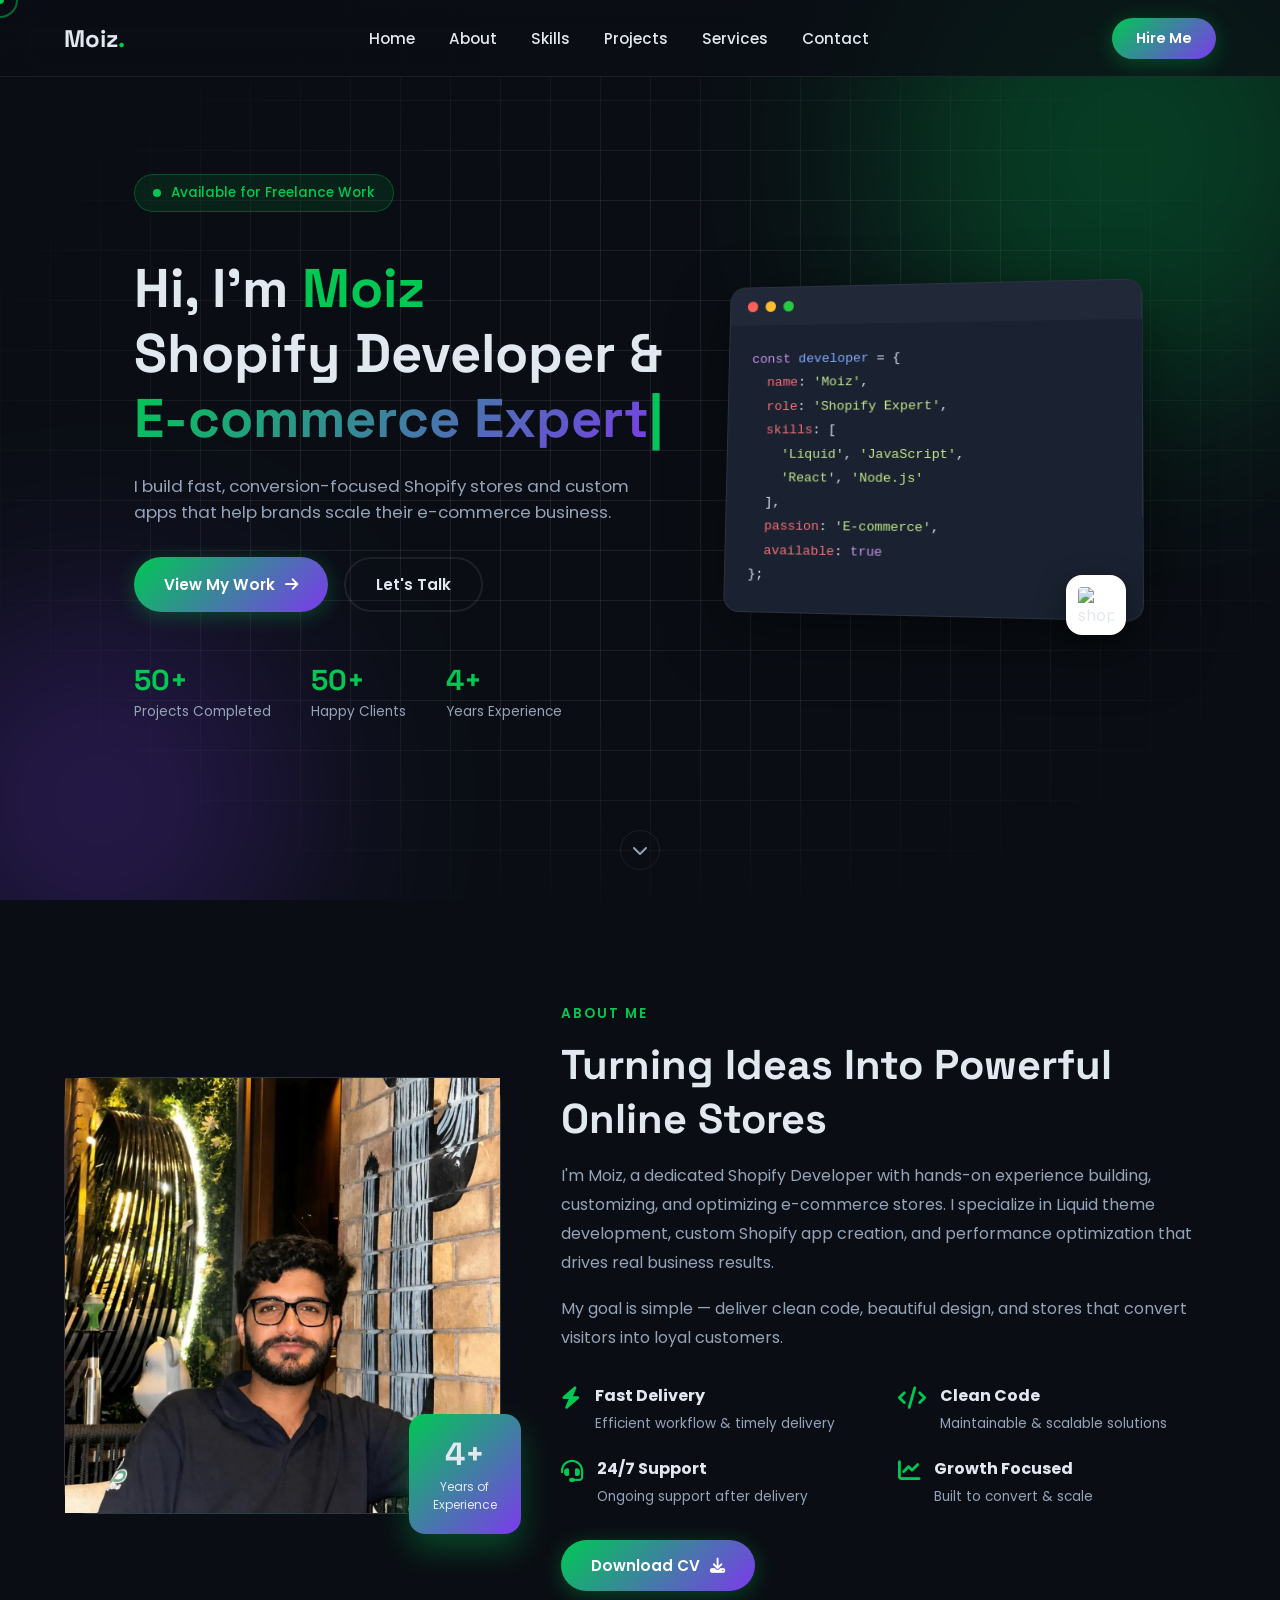
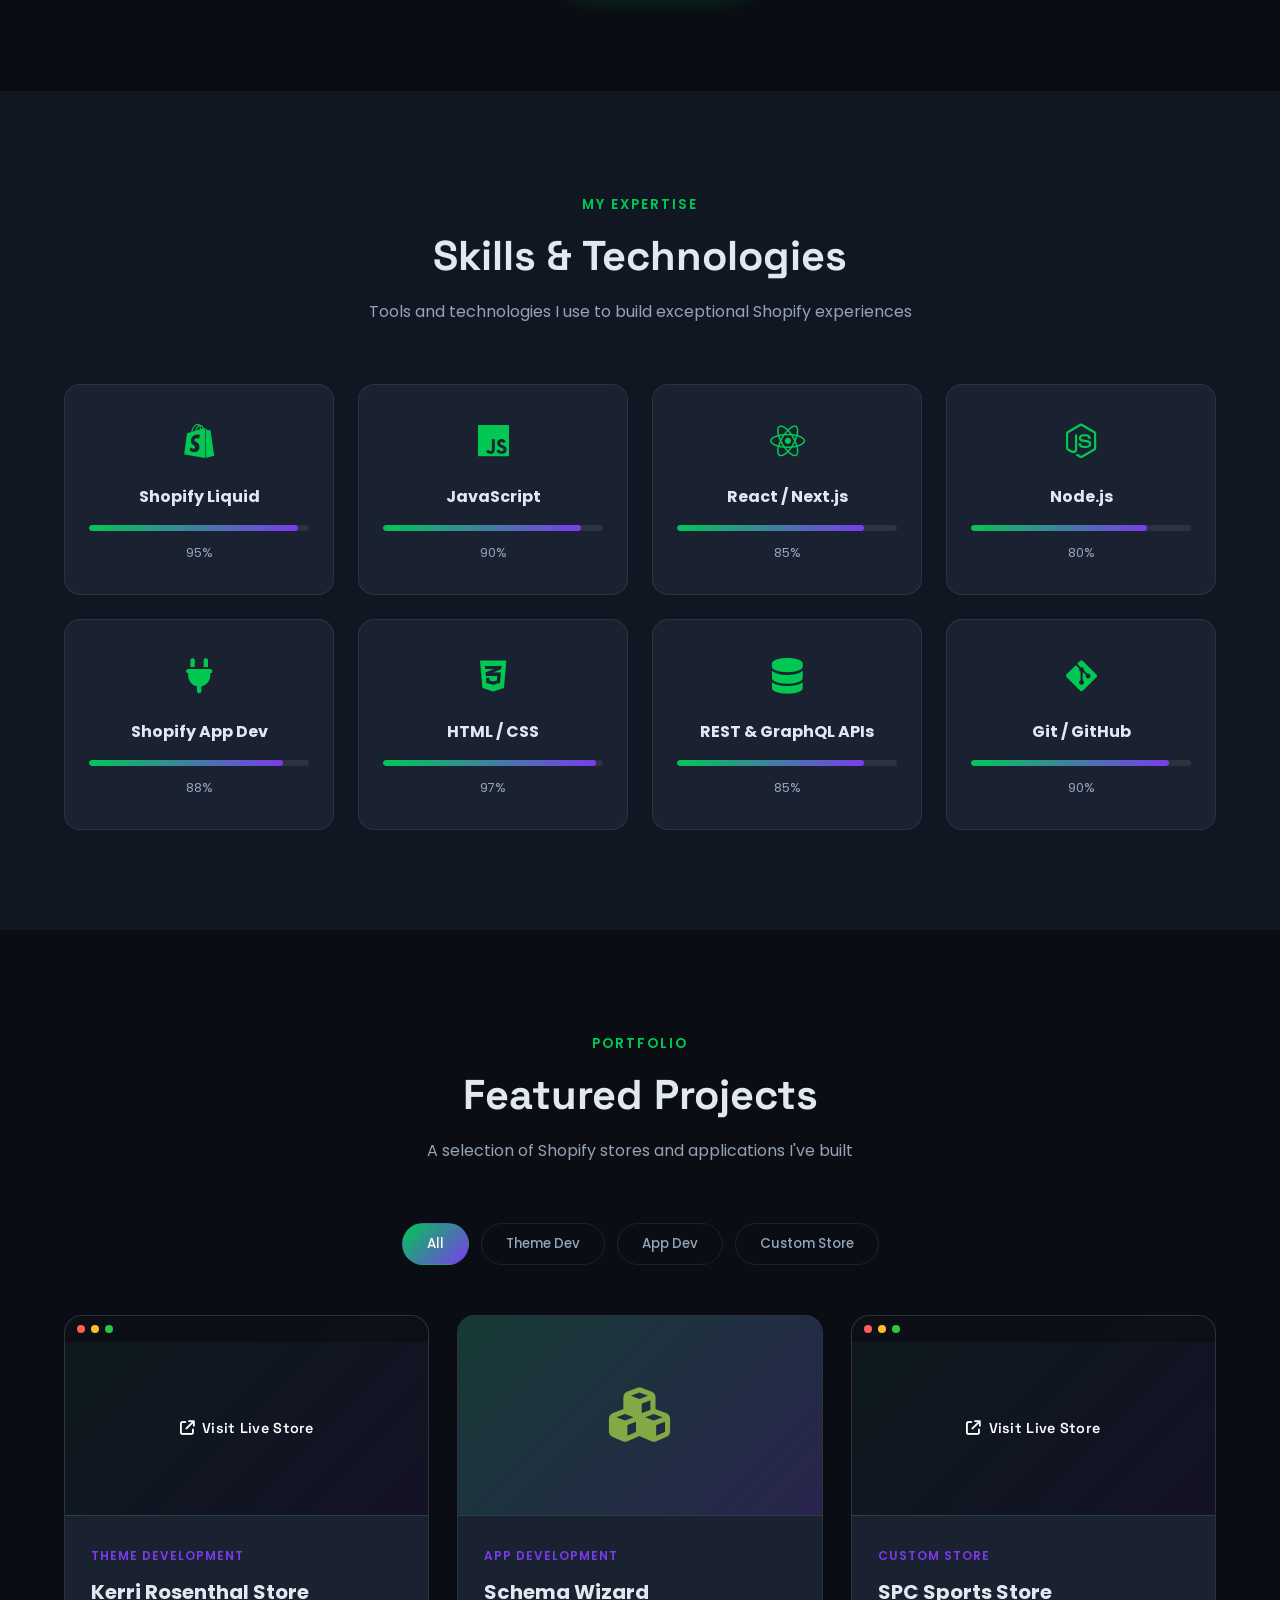
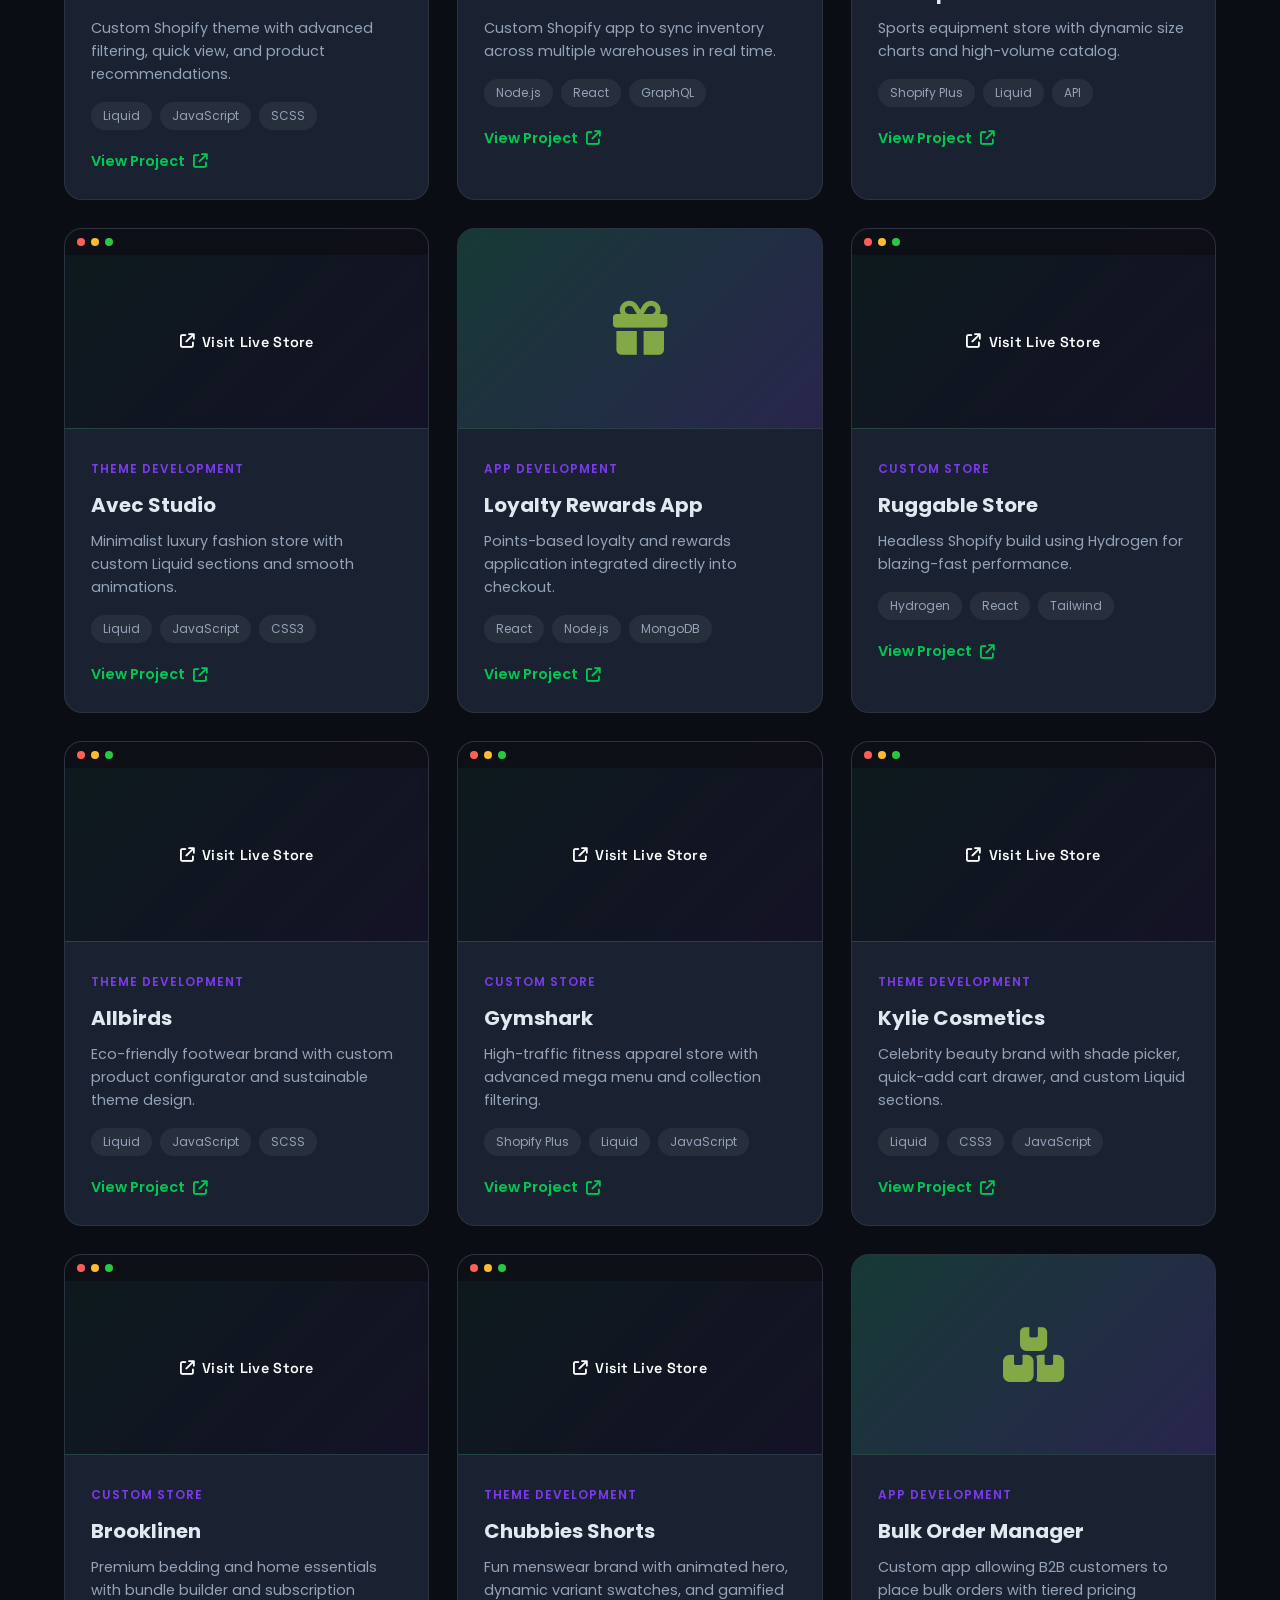
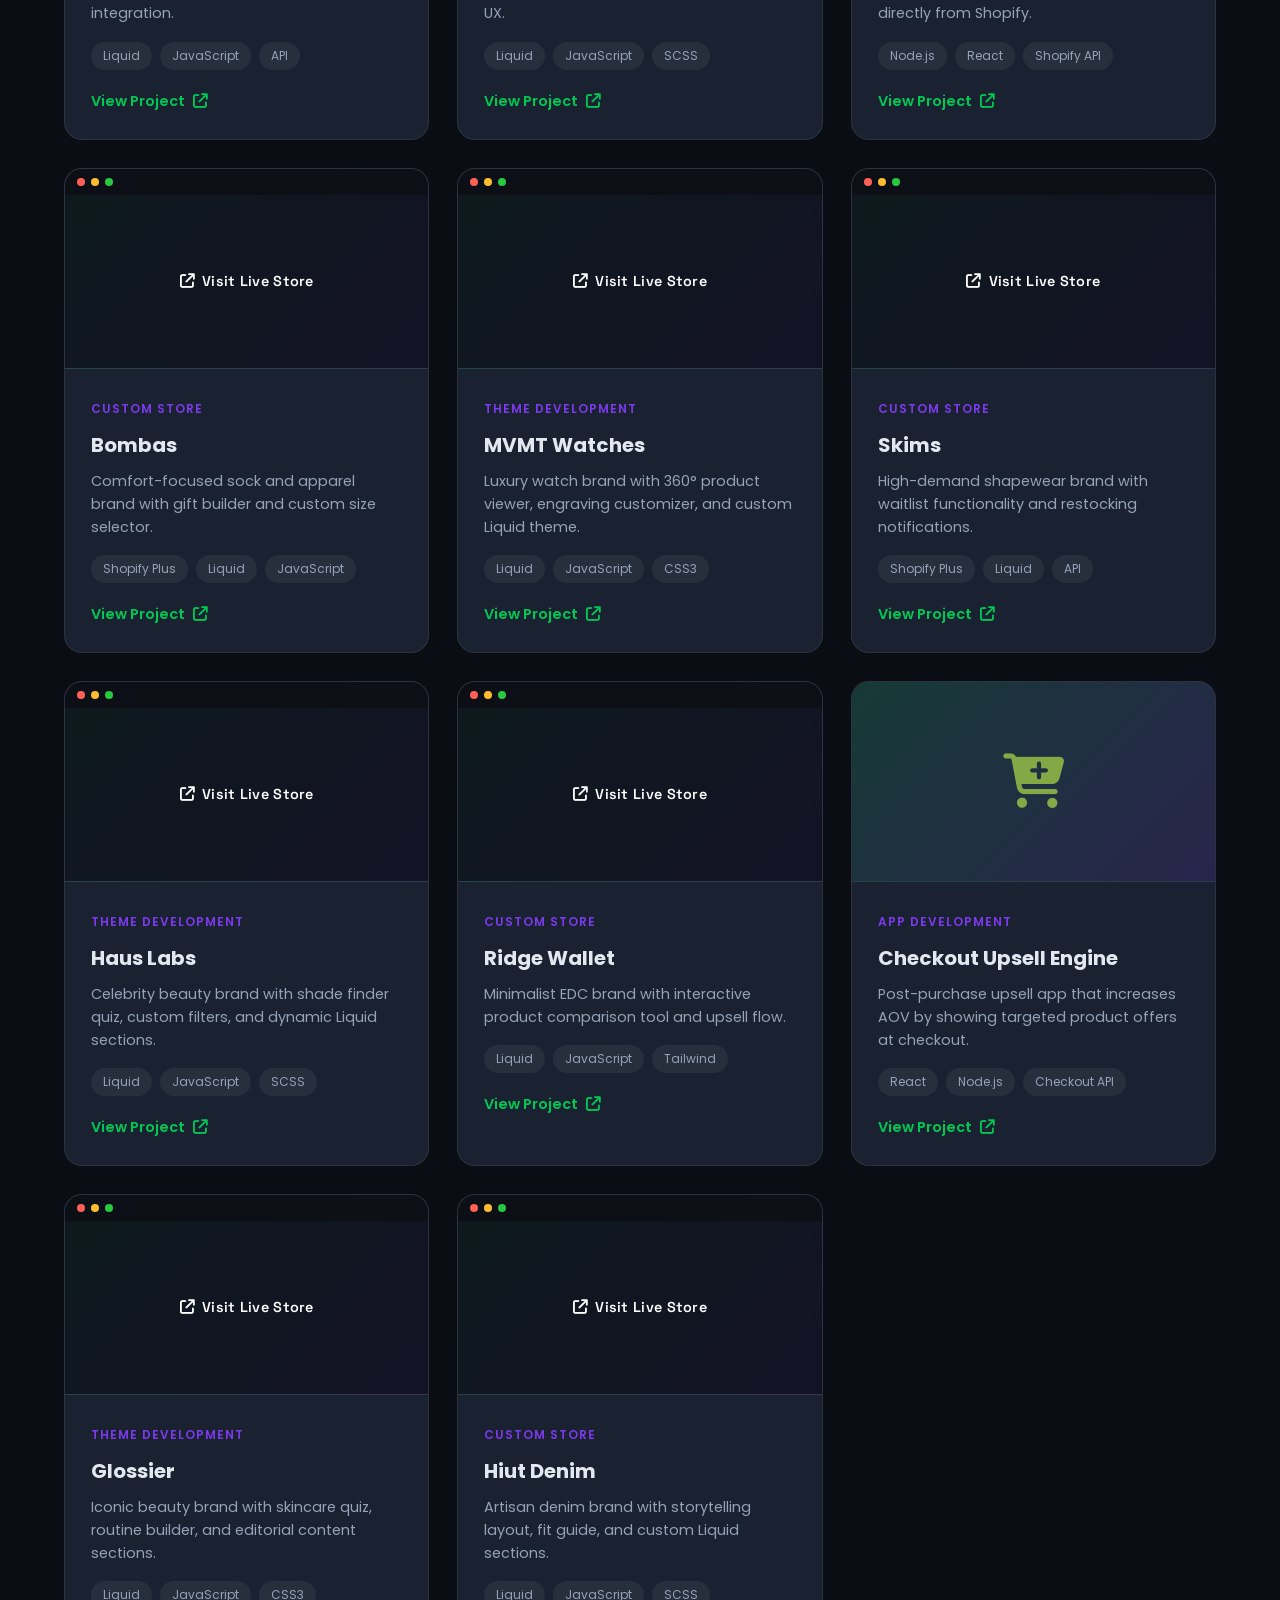
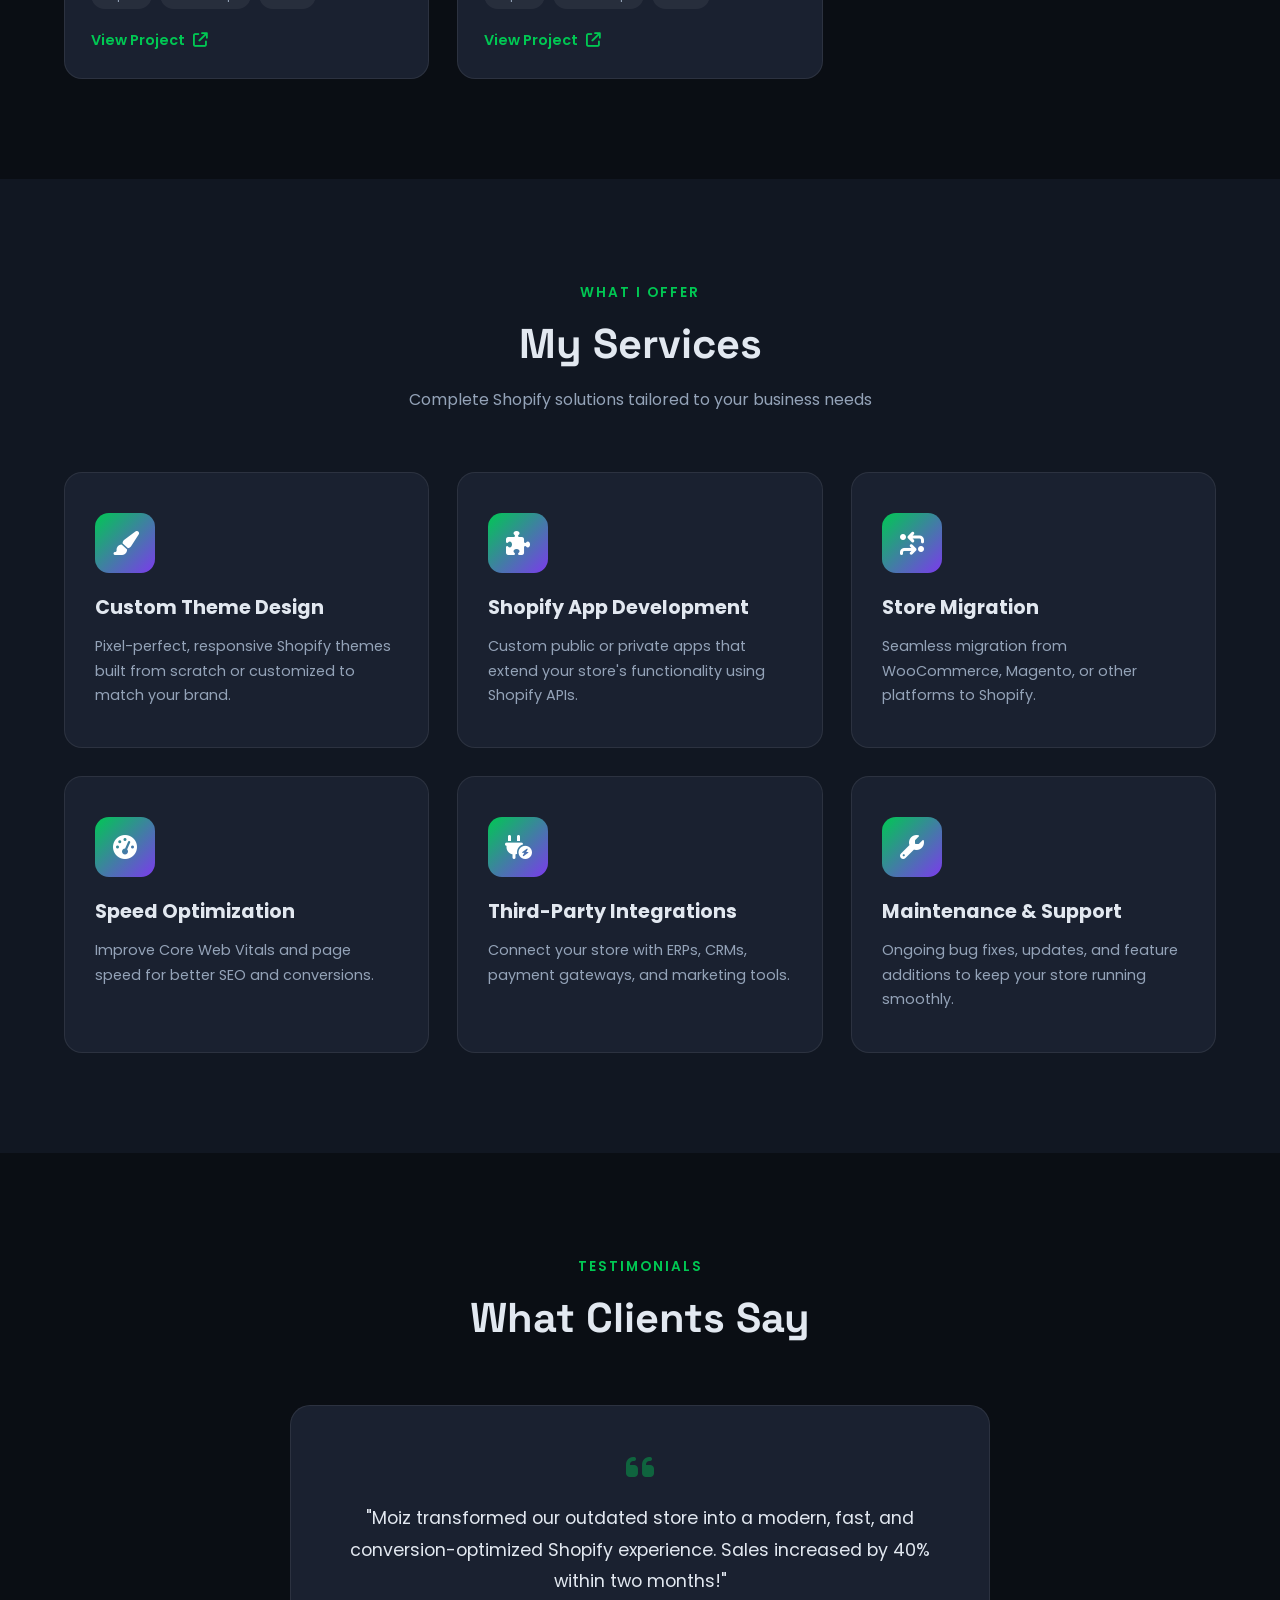
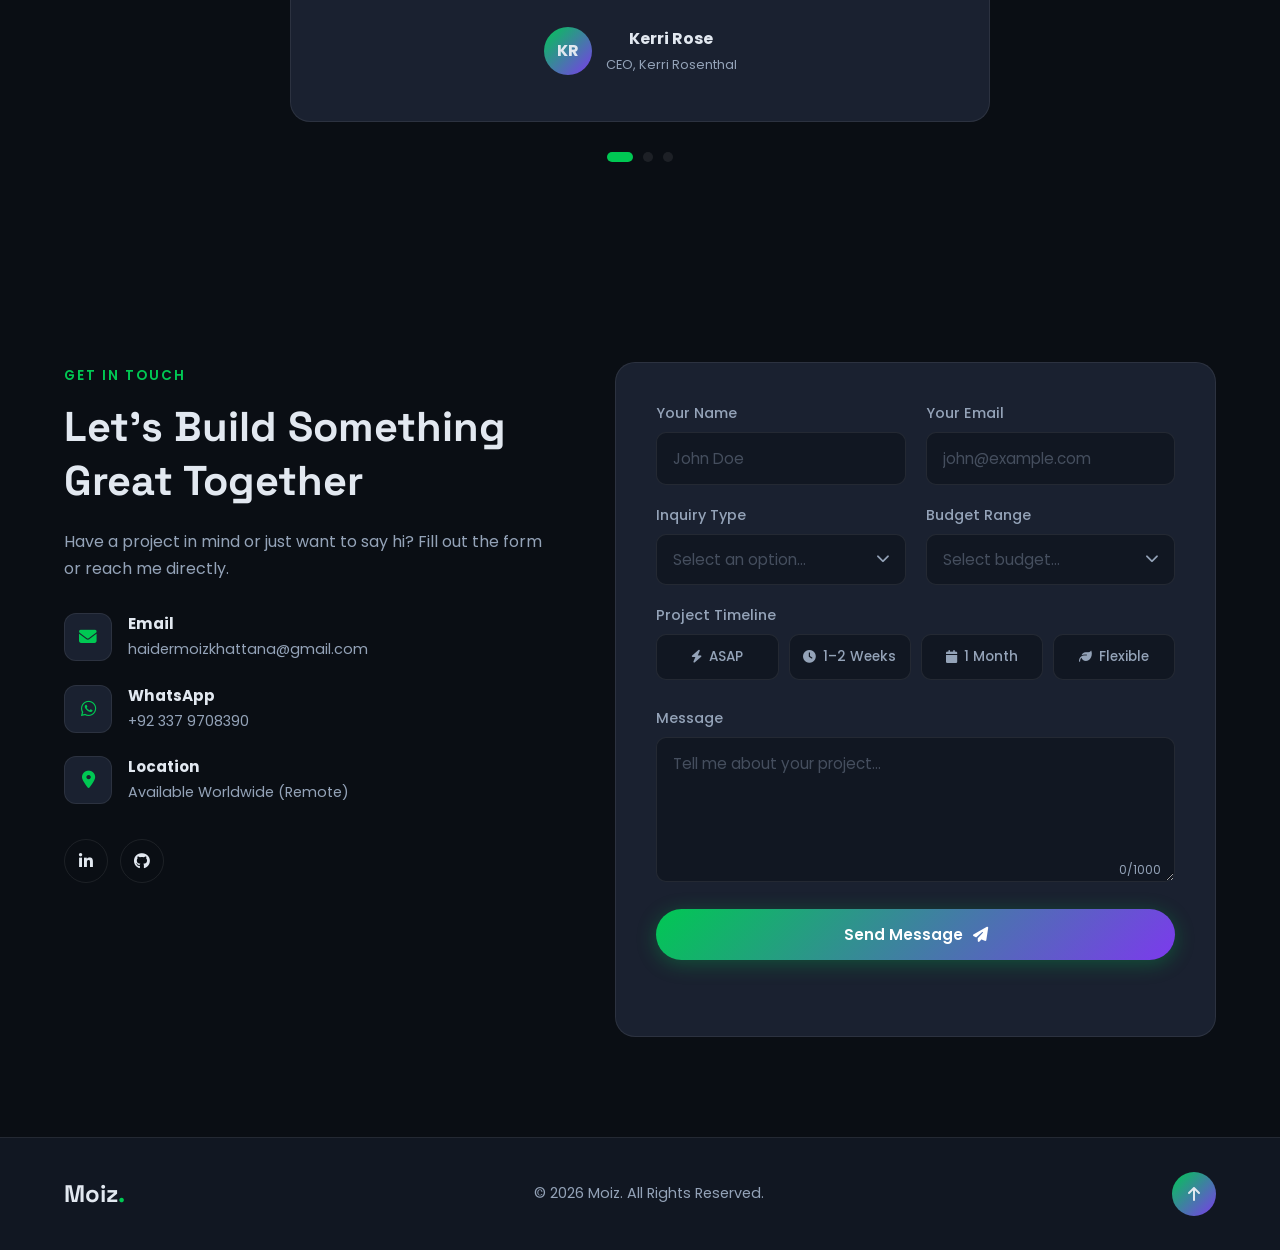
==== index.html @ dd0240f8 "Updated placeholder" ====
<!DOCTYPE html>
<html lang="en">
<head>
<meta charset="UTF-8">
<meta name="viewport" content="width=device-width, initial-scale=1.0">
<title>Moiz | Shopify Developer</title>
<meta name="description" content="Moiz - Professional Shopify Developer specializing in custom themes, apps, and e-commerce solutions.">
<link rel="preconnect" href="https://fonts.googleapis.com">
<link rel="preconnect" href="https://image.thum.io">
<link rel="preconnect" href="https://s0.wp.com">
<link href="https://fonts.googleapis.com/css2?family=Poppins:wght@300;400;500;600;700;800&family=Space+Grotesk:wght@400;500;600;700&display=swap" rel="stylesheet">
<link rel="stylesheet" href="https://cdnjs.cloudflare.com/ajax/libs/font-awesome/6.5.1/css/all.min.css">
<link rel="stylesheet" href="style.css">
<link rel="icon" type="image/svg+xml" href="https://cdn.jsdelivr.net/gh/simple-icons/simple-icons@v10/icons/shopify.svg">
<link rel="apple-touch-icon" sizes="180x180" href="https://cdn.jsdelivr.net/gh/simple-icons/simple-icons@v10/icons/shopify.svg">
</head>
<body>

<!-- Cursor -->
<div class="cursor-dot"></div>
<div class="cursor-outline"></div>

<!-- Loader -->
<div class="loader">
  <div class="loader-content">
    <div class="loader-shopify-box">
      <img src="https://cdn.jsdelivr.net/gh/simple-icons/simple-icons@v10/icons/shopify.svg" alt="Shopify" class="loader-shopify-icon" />
    </div>
    <div class="loader-text">MOIZ<span>.</span></div>
    <p class="loader-subtext">Loading Shopify Portfolio</p>
    <div class="loader-bar">
      <div class="loader-bar-fill" id="loaderBarFill"></div>
    </div>
    <p class="loader-percent" id="loaderPercent">0%</p>
  </div>
</div>

<!-- Nav -->
<header class="navbar">
  <div class="container nav-container">
    <a href="#home" class="logo">Moiz<span>.</span></a>
    <nav class="nav-links" id="navLinks">
      <a href="#home">Home</a>
      <a href="#about">About</a>
      <a href="#skills">Skills</a>
      <a href="#projects">Projects</a>
      <a href="#services">Services</a>
      <a href="#contact">Contact</a>
    </nav>
    <a href="#contact" class="btn btn-primary nav-cta">Hire Me</a>
    <button class="hamburger" id="hamburger">
      <span></span><span></span><span></span>
    </button>
  </div>
</header>

<!-- Hero -->
<section class="hero" id="home">
  <div class="hero-bg">
    <div class="blob blob1"></div>
    <div class="blob blob2"></div>
    <div class="grid-overlay"></div>
  </div>
  <div class="container hero-container">
    <div class="hero-text">
      <div class="badge fade-up">
        <span class="dot-pulse"></span> Available for Freelance Work
      </div>
      <h1 class="fade-up delay-1">
        Hi, I'm <span class="highlight">Moiz</span><br>
        Shopify Developer &amp;<br>
        <span class="typed-text" id="typed"></span>
      </h1>
      <p class="hero-desc fade-up delay-2">
        I build fast, conversion-focused Shopify stores and custom apps that help
        brands scale their e-commerce business.
      </p>
      <div class="hero-buttons fade-up delay-3">
        <a href="#projects" class="btn btn-primary">View My Work <i class="fa-solid fa-arrow-right"></i></a>
        <a href="#contact" class="btn btn-outline">Let's Talk</a>
      </div>
      <div class="hero-stats fade-up delay-4">
        <div class="stat">
          <h3><span class="counter" data-target="50">0</span>+</h3>
          <p>Projects Completed</p>
        </div>
        <div class="stat">
          <h3><span class="counter" data-target="50">0</span>+</h3>
          <p>Happy Clients</p>
        </div>
        <div class="stat">
          <h3><span class="counter" data-target="4">0</span>+</h3>
          <p>Years Experience</p>
        </div>
      </div>
    </div>
    <div class="hero-visual fade-up delay-2">
      <div class="hero-card">
        <div class="hero-card-header">
          <span class="dot red"></span><span class="dot yellow"></span><span class="dot green"></span>
        </div>
        <div class="code-block">
<pre><code><span class="c-key">const</span> <span class="c-var">developer</span> = {
  <span class="c-prop">name</span>: <span class="c-str">'Moiz'</span>,
  <span class="c-prop">role</span>: <span class="c-str">'Shopify Expert'</span>,
  <span class="c-prop">skills</span>: [
    <span class="c-str">'Liquid'</span>, <span class="c-str">'JavaScript'</span>,
    <span class="c-str">'React'</span>, <span class="c-str">'Node.js'</span>
  ],
  <span class="c-prop">passion</span>: <span class="c-str">'E-commerce'</span>,
  <span class="c-prop">available</span>: <span class="c-key">true</span>
};</code></pre>
        </div>
      </div>
      <img class="shopify-float" src="https://cdn.jsdelivr.net/gh/simple-icons/simple-icons@v10/icons/shopify.svg" alt="shopify" />
    </div>
  </div>
  <a href="#about" class="scroll-down">
    <i class="fa-solid fa-chevron-down"></i>
  </a>
</section>

<!-- About -->
<section class="about" id="about">
  <div class="container about-container">
    <div class="about-visual reveal">
      <div class="about-img-wrap">
        <div class="about-img">
          <img src="PASSPORT SIZE PICTURE.png" alt="Moiz - Shopify Developer" class="profile-photo">
        </div>
        <div class="exp-badge">
          <h3>4+</h3>
          <p>Years of<br>Experience</p>
        </div>
      </div>
    </div>
    <div class="about-text reveal">
      <span class="section-tag">About Me</span>
      <h2 class="section-title">Turning Ideas Into Powerful Online Stores</h2>
      <p>
        I'm Moiz, a dedicated Shopify Developer with hands-on experience building,
        customizing, and optimizing e-commerce stores. I specialize in Liquid
        theme development, custom Shopify app creation, and performance optimization
        that drives real business results.
      </p>
      <p>
        My goal is simple — deliver clean code, beautiful design, and stores that
        convert visitors into loyal customers.
      </p>
      <div class="about-features">
        <div class="feature">
          <i class="fa-solid fa-bolt"></i>
          <div>
            <h4>Fast Delivery</h4>
            <p>Efficient workflow &amp; timely delivery</p>
          </div>
        </div>
        <div class="feature">
          <i class="fa-solid fa-code"></i>
          <div>
            <h4>Clean Code</h4>
            <p>Maintainable &amp; scalable solutions</p>
          </div>
        </div>
        <div class="feature">
          <i class="fa-solid fa-headset"></i>
          <div>
            <h4>24/7 Support</h4>
            <p>Ongoing support after delivery</p>
          </div>
        </div>
        <div class="feature">
          <i class="fa-solid fa-chart-line"></i>
          <div>
            <h4>Growth Focused</h4>
            <p>Built to convert &amp; scale</p>
          </div>
        </div>
      </div>
      <a href="MY CV (1) (1).pdf" class="btn btn-primary">Download CV <i class="fa-solid fa-download"></i></a>
    </div>
  </div>
</section>

<!-- Skills -->
<section class="skills" id="skills">
  <div class="container">
    <div class="section-header center reveal">
      <span class="section-tag">My Expertise</span>
      <h2 class="section-title">Skills &amp; Technologies</h2>
      <p class="section-desc">Tools and technologies I use to build exceptional Shopify experiences</p>
    </div>
    <div class="skills-grid">
      <div class="skill-card reveal">
        <div class="skill-icon"><i class="fa-brands fa-shopify"></i></div>
        <h3>Shopify Liquid</h3>
        <div class="skill-bar"><div class="skill-fill" data-width="95"></div></div>
        <span class="skill-percent">95%</span>
      </div>
      <div class="skill-card reveal">
        <div class="skill-icon"><i class="fa-brands fa-js"></i></div>
        <h3>JavaScript</h3>
        <div class="skill-bar"><div class="skill-fill" data-width="90"></div></div>
        <span class="skill-percent">90%</span>
      </div>
      <div class="skill-card reveal">
        <div class="skill-icon"><i class="fa-brands fa-react"></i></div>
        <h3>React / Next.js</h3>
        <div class="skill-bar"><div class="skill-fill" data-width="85"></div></div>
        <span class="skill-percent">85%</span>
      </div>
      <div class="skill-card reveal">
        <div class="skill-icon"><i class="fa-brands fa-node-js"></i></div>
        <h3>Node.js</h3>
        <div class="skill-bar"><div class="skill-fill" data-width="80"></div></div>
        <span class="skill-percent">80%</span>
      </div>
      <div class="skill-card reveal">
        <div class="skill-icon"><i class="fa-solid fa-plug"></i></div>
        <h3>Shopify App Dev</h3>
        <div class="skill-bar"><div class="skill-fill" data-width="88"></div></div>
        <span class="skill-percent">88%</span>
      </div>
      <div class="skill-card reveal">
        <div class="skill-icon"><i class="fa-brands fa-css3-alt"></i></div>
        <h3>HTML / CSS</h3>
        <div class="skill-bar"><div class="skill-fill" data-width="97"></div></div>
        <span class="skill-percent">97%</span>
      </div>
      <div class="skill-card reveal">
        <div class="skill-icon"><i class="fa-solid fa-database"></i></div>
        <h3>REST &amp; GraphQL APIs</h3>
        <div class="skill-bar"><div class="skill-fill" data-width="85"></div></div>
        <span class="skill-percent">85%</span>
      </div>
      <div class="skill-card reveal">
        <div class="skill-icon"><i class="fa-brands fa-git-alt"></i></div>
        <h3>Git / GitHub</h3>
        <div class="skill-bar"><div class="skill-fill" data-width="90"></div></div>
        <span class="skill-percent">90%</span>
      </div>
    </div>
  </div>
</section>

<!-- ============================= -->
<!-- PROJECTS — 20 TOTAL           -->
<!-- Primary provider: Thum.io     -->
<!-- ============================= -->
<section class="projects" id="projects">
  <div class="container">
    <div class="section-header center reveal">
      <span class="section-tag">Portfolio</span>
      <h2 class="section-title">Featured Projects</h2>
      <p class="section-desc">A selection of Shopify stores and applications I've built</p>
    </div>

    <div class="filter-tabs reveal">
      <button class="filter-btn active" data-filter="all">All</button>
      <button class="filter-btn" data-filter="theme">Theme Dev</button>
      <button class="filter-btn" data-filter="app">App Dev</button>
      <button class="filter-btn" data-filter="custom">Custom Store</button>
    </div>

    <div class="projects-grid">

      <!-- 1. Kerri Rosenthal -->
      <div class="project-card reveal" data-category="theme">
        <a href="https://www.kerrirosenthal.com/" target="_blank" rel="noopener noreferrer" class="project-img is-shot">
          <img class="site-shot" data-site="https://www.kerrirosenthal.com/"
            src="https://image.thum.io/get/width/1200/crop/900/noanimate/https://www.kerrirosenthal.com/"
            alt="Kerri Rosenthal Store Preview" loading="lazy" decoding="async">
          <span class="shot-skeleton"></span>
          <span class="img-overlay"><i class="fa-solid fa-arrow-up-right-from-square"></i> Visit Live Store</span>
        </a>
        <div class="project-info">
          <span class="project-tag">Theme Development</span>
          <h3>Kerri Rosenthal Store</h3>
          <p>Custom Shopify theme with advanced filtering, quick view, and product recommendations.</p>
          <div class="project-tech"><span>Liquid</span><span>JavaScript</span><span>SCSS</span></div>
          <a href="https://www.kerrirosenthal.com/" target="_blank" rel="noopener noreferrer" class="project-link">View Project <i class="fa-solid fa-arrow-up-right-from-square"></i></a>
        </div>
      </div>

      <!-- 2. Schema Wizard (App) -->
      <div class="project-card reveal" data-category="app">
        <div class="project-img app-preview"><i class="fa-solid fa-cubes"></i></div>
        <div class="project-info">
          <span class="project-tag">App Development</span>
          <h3>Schema Wizard</h3>
          <p>Custom Shopify app to sync inventory across multiple warehouses in real time.</p>
          <div class="project-tech"><span>Node.js</span><span>React</span><span>GraphQL</span></div>
          <a href="#" class="project-link">View Project <i class="fa-solid fa-arrow-up-right-from-square"></i></a>
        </div>
      </div>

      <!-- 3. SPC Sports -->
      <div class="project-card reveal" data-category="custom">
        <a href="https://spcsports.com/" target="_blank" rel="noopener noreferrer" class="project-img is-shot">
          <img class="site-shot" data-site="https://spcsports.com/"
            src="https://image.thum.io/get/width/1200/crop/900/noanimate/https://spcsports.com/"
            alt="SPC Sports Store Preview" loading="lazy" decoding="async">
          <span class="shot-skeleton"></span>
          <span class="img-overlay"><i class="fa-solid fa-arrow-up-right-from-square"></i> Visit Live Store</span>
        </a>
        <div class="project-info">
          <span class="project-tag">Custom Store</span>
          <h3>SPC Sports Store</h3>
          <p>Sports equipment store with dynamic size charts and high-volume catalog.</p>
          <div class="project-tech"><span>Shopify Plus</span><span>Liquid</span><span>API</span></div>
          <a href="https://spcsports.com/" target="_blank" rel="noopener noreferrer" class="project-link">View Project <i class="fa-solid fa-arrow-up-right-from-square"></i></a>
        </div>
      </div>

      <!-- 4. Avec Studio -->
      <div class="project-card reveal" data-category="theme">
        <a href="https://avec-studio.com/" target="_blank" rel="noopener noreferrer" class="project-img is-shot">
          <img class="site-shot" data-site="https://avec-studio.com/"
            src="https://image.thum.io/get/width/1200/crop/900/noanimate/https://avec-studio.com/"
            alt="Avec Studio Store Preview" loading="lazy" decoding="async">
          <span class="shot-skeleton"></span>
          <span class="img-overlay"><i class="fa-solid fa-arrow-up-right-from-square"></i> Visit Live Store</span>
        </a>
        <div class="project-info">
          <span class="project-tag">Theme Development</span>
          <h3>Avec Studio</h3>
          <p>Minimalist luxury fashion store with custom Liquid sections and smooth animations.</p>
          <div class="project-tech"><span>Liquid</span><span>JavaScript</span><span>CSS3</span></div>
          <a href="https://avec-studio.com/" target="_blank" rel="noopener noreferrer" class="project-link">View Project <i class="fa-solid fa-arrow-up-right-from-square"></i></a>
        </div>
      </div>

      <!-- 5. Loyalty Rewards App -->
      <div class="project-card reveal" data-category="app">
        <div class="project-img app-preview"><i class="fa-solid fa-gift"></i></div>
        <div class="project-info">
          <span class="project-tag">App Development</span>
          <h3>Loyalty Rewards App</h3>
          <p>Points-based loyalty and rewards application integrated directly into checkout.</p>
          <div class="project-tech"><span>React</span><span>Node.js</span><span>MongoDB</span></div>
          <a href="#" class="project-link">View Project <i class="fa-solid fa-arrow-up-right-from-square"></i></a>
        </div>
      </div>

      <!-- 6. Ruggable -->
      <div class="project-card reveal" data-category="custom">
        <a href="https://ruggable.com/" target="_blank" rel="noopener noreferrer" class="project-img is-shot">
          <img class="site-shot" data-site="https://ruggable.com/"
            src="https://image.thum.io/get/width/1200/crop/900/noanimate/https://ruggable.com/"
            alt="Ruggable Store Preview" loading="lazy" decoding="async">
          <span class="shot-skeleton"></span>
          <span class="img-overlay"><i class="fa-solid fa-arrow-up-right-from-square"></i> Visit Live Store</span>
        </a>
        <div class="project-info">
          <span class="project-tag">Custom Store</span>
          <h3>Ruggable Store</h3>
          <p>Headless Shopify build using Hydrogen for blazing-fast performance.</p>
          <div class="project-tech"><span>Hydrogen</span><span>React</span><span>Tailwind</span></div>
          <a href="https://ruggable.com/" target="_blank" rel="noopener noreferrer" class="project-link">View Project <i class="fa-solid fa-arrow-up-right-from-square"></i></a>
        </div>
      </div>

      <!-- 7. Allbirds -->
      <div class="project-card reveal" data-category="theme">
        <a href="https://www.allbirds.com/" target="_blank" rel="noopener noreferrer" class="project-img is-shot">
          <img class="site-shot" data-site="https://www.allbirds.com/"
            src="https://image.thum.io/get/width/1200/crop/900/noanimate/https://www.allbirds.com/"
            alt="Allbirds Store Preview" loading="lazy" decoding="async">
          <span class="shot-skeleton"></span>
          <span class="img-overlay"><i class="fa-solid fa-arrow-up-right-from-square"></i> Visit Live Store</span>
        </a>
        <div class="project-info">
          <span class="project-tag">Theme Development</span>
          <h3>Allbirds</h3>
          <p>Eco-friendly footwear brand with custom product configurator and sustainable theme design.</p>
          <div class="project-tech"><span>Liquid</span><span>JavaScript</span><span>SCSS</span></div>
          <a href="https://www.allbirds.com/" target="_blank" rel="noopener noreferrer" class="project-link">View Project <i class="fa-solid fa-arrow-up-right-from-square"></i></a>
        </div>
      </div>

      <!-- 8. Gymshark -->
      <div class="project-card reveal" data-category="custom">
        <a href="https://www.gymshark.com/" target="_blank" rel="noopener noreferrer" class="project-img is-shot">
          <img class="site-shot" data-site="https://www.gymshark.com/"
            src="https://image.thum.io/get/width/1200/crop/900/noanimate/https://www.gymshark.com/"
            alt="Gymshark Store Preview" loading="lazy" decoding="async">
          <span class="shot-skeleton"></span>
          <span class="img-overlay"><i class="fa-solid fa-arrow-up-right-from-square"></i> Visit Live Store</span>
        </a>
        <div class="project-info">
          <span class="project-tag">Custom Store</span>
          <h3>Gymshark</h3>
          <p>High-traffic fitness apparel store with advanced mega menu and collection filtering.</p>
          <div class="project-tech"><span>Shopify Plus</span><span>Liquid</span><span>JavaScript</span></div>
          <a href="https://www.gymshark.com/" target="_blank" rel="noopener noreferrer" class="project-link">View Project <i class="fa-solid fa-arrow-up-right-from-square"></i></a>
        </div>
      </div>

      <!-- 9. Kylie Cosmetics -->
      <div class="project-card reveal" data-category="theme">
        <a href="https://kyliecosmetics.com/" target="_blank" rel="noopener noreferrer" class="project-img is-shot">
          <img class="site-shot" data-site="https://kyliecosmetics.com/"
            src="https://image.thum.io/get/width/1200/crop/900/noanimate/https://kyliecosmetics.com/"
            alt="Kylie Cosmetics Store Preview" loading="lazy" decoding="async">
          <span class="shot-skeleton"></span>
          <span class="img-overlay"><i class="fa-solid fa-arrow-up-right-from-square"></i> Visit Live Store</span>
        </a>
        <div class="project-info">
          <span class="project-tag">Theme Development</span>
          <h3>Kylie Cosmetics</h3>
          <p>Celebrity beauty brand with shade picker, quick-add cart drawer, and custom Liquid sections.</p>
          <div class="project-tech"><span>Liquid</span><span>CSS3</span><span>JavaScript</span></div>
          <a href="https://kyliecosmetics.com/" target="_blank" rel="noopener noreferrer" class="project-link">View Project <i class="fa-solid fa-arrow-up-right-from-square"></i></a>
        </div>
      </div>

      <!-- 10. Brooklinen -->
      <div class="project-card reveal" data-category="custom">
        <a href="https://www.brooklinen.com/" target="_blank" rel="noopener noreferrer" class="project-img is-shot">
          <img class="site-shot" data-site="https://www.brooklinen.com/"
            src="https://image.thum.io/get/width/1200/crop/900/noanimate/https://www.brooklinen.com/"
            alt="Brooklinen Store Preview" loading="lazy" decoding="async">
          <span class="shot-skeleton"></span>
          <span class="img-overlay"><i class="fa-solid fa-arrow-up-right-from-square"></i> Visit Live Store</span>
        </a>
        <div class="project-info">
          <span class="project-tag">Custom Store</span>
          <h3>Brooklinen</h3>
          <p>Premium bedding and home essentials with bundle builder and subscription integration.</p>
          <div class="project-tech"><span>Liquid</span><span>JavaScript</span><span>API</span></div>
          <a href="https://www.brooklinen.com/" target="_blank" rel="noopener noreferrer" class="project-link">View Project <i class="fa-solid fa-arrow-up-right-from-square"></i></a>
        </div>
      </div>

      <!-- 11. Chubbies -->
      <div class="project-card reveal" data-category="theme">
        <a href="https://www.chubbiesshorts.com/" target="_blank" rel="noopener noreferrer" class="project-img is-shot">
          <img class="site-shot" data-site="https://www.chubbiesshorts.com/"
            src="https://image.thum.io/get/width/1200/crop/900/noanimate/https://www.chubbiesshorts.com/"
            alt="Chubbies Store Preview" loading="lazy" decoding="async">
          <span class="shot-skeleton"></span>
          <span class="img-overlay"><i class="fa-solid fa-arrow-up-right-from-square"></i> Visit Live Store</span>
        </a>
        <div class="project-info">
          <span class="project-tag">Theme Development</span>
          <h3>Chubbies Shorts</h3>
          <p>Fun menswear brand with animated hero, dynamic variant swatches, and gamified UX.</p>
          <div class="project-tech"><span>Liquid</span><span>JavaScript</span><span>SCSS</span></div>
          <a href="https://www.chubbiesshorts.com/" target="_blank" rel="noopener noreferrer" class="project-link">View Project <i class="fa-solid fa-arrow-up-right-from-square"></i></a>
        </div>
      </div>

      <!-- 12. Bulk Order App -->
      <div class="project-card reveal" data-category="app">
        <div class="project-img app-preview"><i class="fa-solid fa-boxes-stacked"></i></div>
        <div class="project-info">
          <span class="project-tag">App Development</span>
          <h3>Bulk Order Manager</h3>
          <p>Custom app allowing B2B customers to place bulk orders with tiered pricing directly from Shopify.</p>
          <div class="project-tech"><span>Node.js</span><span>React</span><span>Shopify API</span></div>
          <a href="#" class="project-link">View Project <i class="fa-solid fa-arrow-up-right-from-square"></i></a>
        </div>
      </div>

      <!-- 13. Bombas -->
      <div class="project-card reveal" data-category="custom">
        <a href="https://bombas.com/" target="_blank" rel="noopener noreferrer" class="project-img is-shot">
          <img class="site-shot" data-site="https://bombas.com/"
            src="https://image.thum.io/get/width/1200/crop/900/noanimate/https://bombas.com/"
            alt="Bombas Store Preview" loading="lazy" decoding="async">
          <span class="shot-skeleton"></span>
          <span class="img-overlay"><i class="fa-solid fa-arrow-up-right-from-square"></i> Visit Live Store</span>
        </a>
        <div class="project-info">
          <span class="project-tag">Custom Store</span>
          <h3>Bombas</h3>
          <p>Comfort-focused sock and apparel brand with gift builder and custom size selector.</p>
          <div class="project-tech"><span>Shopify Plus</span><span>Liquid</span><span>JavaScript</span></div>
          <a href="https://bombas.com/" target="_blank" rel="noopener noreferrer" class="project-link">View Project <i class="fa-solid fa-arrow-up-right-from-square"></i></a>
        </div>
      </div>

      <!-- 14. MVMT Watches -->
      <div class="project-card reveal" data-category="theme">
        <a href="https://www.mvmt.com/" target="_blank" rel="noopener noreferrer" class="project-img is-shot">
          <img class="site-shot" data-site="https://www.mvmt.com/"
            src="https://image.thum.io/get/width/1200/crop/900/noanimate/https://www.mvmt.com/"
            alt="MVMT Watches Store Preview" loading="lazy" decoding="async">
          <span class="shot-skeleton"></span>
          <span class="img-overlay"><i class="fa-solid fa-arrow-up-right-from-square"></i> Visit Live Store</span>
        </a>
        <div class="project-info">
          <span class="project-tag">Theme Development</span>
          <h3>MVMT Watches</h3>
          <p>Luxury watch brand with 360° product viewer, engraving customizer, and custom Liquid theme.</p>
          <div class="project-tech"><span>Liquid</span><span>JavaScript</span><span>CSS3</span></div>
          <a href="https://www.mvmt.com/" target="_blank" rel="noopener noreferrer" class="project-link">View Project <i class="fa-solid fa-arrow-up-right-from-square"></i></a>
        </div>
      </div>

      <!-- 15. Skims -->
      <div class="project-card reveal" data-category="custom">
        <a href="https://skims.com/" target="_blank" rel="noopener noreferrer" class="project-img is-shot">
          <img class="site-shot" data-site="https://skims.com/"
            src="https://image.thum.io/get/width/1200/crop/900/noanimate/https://skims.com/"
            alt="Skims Store Preview" loading="lazy" decoding="async">
          <span class="shot-skeleton"></span>
          <span class="img-overlay"><i class="fa-solid fa-arrow-up-right-from-square"></i> Visit Live Store</span>
        </a>
        <div class="project-info">
          <span class="project-tag">Custom Store</span>
          <h3>Skims</h3>
          <p>High-demand shapewear brand with waitlist functionality and restocking notifications.</p>
          <div class="project-tech"><span>Shopify Plus</span><span>Liquid</span><span>API</span></div>
          <a href="https://skims.com/" target="_blank" rel="noopener noreferrer" class="project-link">View Project <i class="fa-solid fa-arrow-up-right-from-square"></i></a>
        </div>
      </div>

      <!-- 16. Haus Labs -->
      <div class="project-card reveal" data-category="theme">
        <a href="https://www.hauslabs.com/" target="_blank" rel="noopener noreferrer" class="project-img is-shot">
          <img class="site-shot" data-site="https://www.hauslabs.com/"
            src="https://image.thum.io/get/width/1200/crop/900/noanimate/https://www.hauslabs.com/"
            alt="Haus Labs Store Preview" loading="lazy" decoding="async">
          <span class="shot-skeleton"></span>
          <span class="img-overlay"><i class="fa-solid fa-arrow-up-right-from-square"></i> Visit Live Store</span>
        </a>
        <div class="project-info">
          <span class="project-tag">Theme Development</span>
          <h3>Haus Labs</h3>
          <p>Celebrity beauty brand with shade finder quiz, custom filters, and dynamic Liquid sections.</p>
          <div class="project-tech"><span>Liquid</span><span>JavaScript</span><span>SCSS</span></div>
          <a href="https://www.hauslabs.com/" target="_blank" rel="noopener noreferrer" class="project-link">View Project <i class="fa-solid fa-arrow-up-right-from-square"></i></a>
        </div>
      </div>

      <!-- 17. Ridge Wallet -->
      <div class="project-card reveal" data-category="custom">
        <a href="https://ridge.com/" target="_blank" rel="noopener noreferrer" class="project-img is-shot">
          <img class="site-shot" data-site="https://ridge.com/"
            src="https://image.thum.io/get/width/1200/crop/900/noanimate/https://ridge.com/"
            alt="Ridge Wallet Store Preview" loading="lazy" decoding="async">
          <span class="shot-skeleton"></span>
          <span class="img-overlay"><i class="fa-solid fa-arrow-up-right-from-square"></i> Visit Live Store</span>
        </a>
        <div class="project-info">
          <span class="project-tag">Custom Store</span>
          <h3>Ridge Wallet</h3>
          <p>Minimalist EDC brand with interactive product comparison tool and upsell flow.</p>
          <div class="project-tech"><span>Liquid</span><span>JavaScript</span><span>Tailwind</span></div>
          <a href="https://ridge.com/" target="_blank" rel="noopener noreferrer" class="project-link">View Project <i class="fa-solid fa-arrow-up-right-from-square"></i></a>
        </div>
      </div>

      <!-- 18. Checkout Upsell App -->
      <div class="project-card reveal" data-category="app">
        <div class="project-img app-preview"><i class="fa-solid fa-cart-plus"></i></div>
        <div class="project-info">
          <span class="project-tag">App Development</span>
          <h3>Checkout Upsell Engine</h3>
          <p>Post-purchase upsell app that increases AOV by showing targeted product offers at checkout.</p>
          <div class="project-tech"><span>React</span><span>Node.js</span><span>Checkout API</span></div>
          <a href="#" class="project-link">View Project <i class="fa-solid fa-arrow-up-right-from-square"></i></a>
        </div>
      </div>

      <!-- 19. Glossier -->
      <div class="project-card reveal" data-category="theme">
        <a href="https://www.glossier.com/" target="_blank" rel="noopener noreferrer" class="project-img is-shot">
          <img class="site-shot" data-site="https://www.glossier.com/"
            src="https://image.thum.io/get/width/1200/crop/900/noanimate/https://www.glossier.com/"
            alt="Glossier Store Preview" loading="lazy" decoding="async">
          <span class="shot-skeleton"></span>
          <span class="img-overlay"><i class="fa-solid fa-arrow-up-right-from-square"></i> Visit Live Store</span>
        </a>
        <div class="project-info">
          <span class="project-tag">Theme Development</span>
          <h3>Glossier</h3>
          <p>Iconic beauty brand with skincare quiz, routine builder, and editorial content sections.</p>
          <div class="project-tech"><span>Liquid</span><span>JavaScript</span><span>CSS3</span></div>
          <a href="https://www.glossier.com/" target="_blank" rel="noopener noreferrer" class="project-link">View Project <i class="fa-solid fa-arrow-up-right-from-square"></i></a>
        </div>
      </div>

      <!-- 20. Hiut Denim -->
      <div class="project-card reveal" data-category="custom">
        <a href="https://hiutdenim.co.uk/" target="_blank" rel="noopener noreferrer" class="project-img is-shot">
          <img class="site-shot" data-site="https://hiutdenim.co.uk/"
            src="https://image.thum.io/get/width/1200/crop/900/noanimate/https://hiutdenim.co.uk/"
            alt="Hiut Denim Store Preview" loading="lazy" decoding="async">
          <span class="shot-skeleton"></span>
          <span class="img-overlay"><i class="fa-solid fa-arrow-up-right-from-square"></i> Visit Live Store</span>
        </a>
        <div class="project-info">
          <span class="project-tag">Custom Store</span>
          <h3>Hiut Denim</h3>
          <p>Artisan denim brand with storytelling layout, fit guide, and custom Liquid sections.</p>
          <div class="project-tech"><span>Liquid</span><span>JavaScript</span><span>SCSS</span></div>
          <a href="https://hiutdenim.co.uk/" target="_blank" rel="noopener noreferrer" class="project-link">View Project <i class="fa-solid fa-arrow-up-right-from-square"></i></a>
        </div>
      </div>

    </div>
  </div>
</section>

<!-- Services -->
<section class="services" id="services">
  <div class="container">
    <div class="section-header center reveal">
      <span class="section-tag">What I Offer</span>
      <h2 class="section-title">My Services</h2>
      <p class="section-desc">Complete Shopify solutions tailored to your business needs</p>
    </div>
    <div class="services-grid">
      <div class="service-card reveal">
        <div class="service-icon"><i class="fa-solid fa-paintbrush"></i></div>
        <h3>Custom Theme Design</h3>
        <p>Pixel-perfect, responsive Shopify themes built from scratch or customized to match your brand.</p>
      </div>
      <div class="service-card reveal">
        <div class="service-icon"><i class="fa-solid fa-puzzle-piece"></i></div>
        <h3>Shopify App Development</h3>
        <p>Custom public or private apps that extend your store's functionality using Shopify APIs.</p>
      </div>
      <div class="service-card reveal">
        <div class="service-icon"><i class="fa-solid fa-arrows-turn-to-dots"></i></div>
        <h3>Store Migration</h3>
        <p>Seamless migration from WooCommerce, Magento, or other platforms to Shopify.</p>
      </div>
      <div class="service-card reveal">
        <div class="service-icon"><i class="fa-solid fa-gauge-high"></i></div>
        <h3>Speed Optimization</h3>
        <p>Improve Core Web Vitals and page speed for better SEO and conversions.</p>
      </div>
      <div class="service-card reveal">
        <div class="service-icon"><i class="fa-solid fa-plug-circle-bolt"></i></div>
        <h3>Third-Party Integrations</h3>
        <p>Connect your store with ERPs, CRMs, payment gateways, and marketing tools.</p>
      </div>
      <div class="service-card reveal">
        <div class="service-icon"><i class="fa-solid fa-wrench"></i></div>
        <h3>Maintenance &amp; Support</h3>
        <p>Ongoing bug fixes, updates, and feature additions to keep your store running smoothly.</p>
      </div>
    </div>
  </div>
</section>

<!-- Testimonials -->
<section class="testimonials" id="testimonials">
  <div class="container">
    <div class="section-header center reveal">
      <span class="section-tag">Testimonials</span>
      <h2 class="section-title">What Clients Say</h2>
    </div>
    <div class="testimonial-slider reveal">
      <div class="testimonial-track" id="testimonialTrack">
        <div class="testimonial-card">
          <i class="fa-solid fa-quote-left quote-icon"></i>
          <p>"Moiz transformed our outdated store into a modern, fast, and conversion-optimized Shopify experience. Sales increased by 40% within two months!"</p>
          <div class="testimonial-author">
            <div class="author-avatar">KR</div>
            <div>
              <h4>Kerri Rose</h4>
              <span>CEO, Kerri Rosenthal</span>
            </div>
          </div>
        </div>
        <div class="testimonial-card">
          <i class="fa-solid fa-quote-left quote-icon"></i>
          <p>"Professional, communicative, and technically excellent. Moiz built our custom app exactly as we envisioned and delivered ahead of schedule."</p>
          <div class="testimonial-author">
            <div class="author-avatar">JB</div>
            <div>
              <h4>Jeneva Bell</h4>
              <span>Founder, Ruggable</span>
            </div>
          </div>
        </div>
        <div class="testimonial-card">
          <i class="fa-solid fa-quote-left quote-icon"></i>
          <p>"The best Shopify developer we've worked with. Attention to detail and understanding of e-commerce best practices is outstanding."</p>
          <div class="testimonial-author">
            <div class="author-avatar">AL</div>
            <div>
              <h4>Amanda Lee</h4>
              <span>Founder, SPC Sports</span>
            </div>
          </div>
        </div>
      </div>
      <div class="slider-dots" id="sliderDots"></div>
    </div>
  </div>
</section>

<!-- Contact -->
<section class="contact" id="contact">
  <div class="container contact-container">
    <div class="contact-info reveal">
      <span class="section-tag">Get In Touch</span>
      <h2 class="section-title">Let's Build Something Great Together</h2>
      <p>Have a project in mind or just want to say hi? Fill out the form or reach me directly.</p>
      <div class="contact-items">
        <a href="mailto:haidermoizkhattana@gmail.com" class="contact-item">
          <i class="fa-solid fa-envelope"></i>
          <div>
            <h4>Email</h4>
            <p>haidermoizkhattana@gmail.com</p>
          </div>
        </a>
        <a href="https://wa.me/923379708390?text=Hi%20Moiz%2C%20I%20found%20your%20portfolio%20and%20I%27d%20like%20to%20discuss%20a%20Shopify%20project." target="_blank" rel="noopener noreferrer" class="contact-item">
          <i class="fa-brands fa-whatsapp"></i>
          <div>
            <h4>WhatsApp</h4>
            <p>+92 337 9708390</p>
          </div>
        </a>
        <div class="contact-item">
          <i class="fa-solid fa-location-dot"></i>
          <div>
            <h4>Location</h4>
            <p>Available Worldwide (Remote)</p>
          </div>
        </div>
      </div>
      <div class="social-links">
        <a href="https://www.linkedin.com/in/moiz-haider-917221372/" target="_blank" rel="noopener noreferrer" aria-label="LinkedIn">
          <i class="fa-brands fa-linkedin-in"></i>
        </a>
        <a href="https://github.com/Moiz-Khattana" target="_blank" rel="noopener noreferrer" aria-label="GitHub">
          <i class="fa-brands fa-github"></i>
        </a>
      </div>
    </div>
    <form class="contact-form reveal" id="contactForm">
      <div class="form-row">
        <div class="form-group">
          <label>Your Name</label>
          <input type="text" name="name" required placeholder="John Doe">
        </div>
        <div class="form-group">
          <label>Your Email</label>
          <input type="email" name="email" required placeholder="john@example.com">
        </div>
      </div>
      <div class="form-row">
        <div class="form-group">
          <label>Inquiry Type</label>
          <div class="custom-select-wrap">
            <select name="inquiry" id="inquirySelect" required>
              <option value="" disabled selected>Select an option...</option>
              <optgroup label="🛍️ Shopify Services">
                <option value="Theme Development">Theme Development</option>
                <option value="Custom Store Build">Custom Store Build</option>
                <option value="Shopify App Development">Shopify App Development</option>
                <option value="Store Migration">Store Migration</option>
                <option value="Speed Optimization">Speed Optimization</option>
                <option value="Third-Party Integration">Third-Party Integration</option>
              </optgroup>
              <optgroup label="🔧 Support">
                <option value="Bug Fix">Bug Fix / Issue</option>
                <option value="Maintenance">Ongoing Maintenance</option>
                <option value="Consultation">Free Consultation</option>
              </optgroup>
              <optgroup label="💬 Other">
                <option value="Collaboration">Collaboration</option>
                <option value="Other">Other</option>
              </optgroup>
            </select>
            <i class="fa-solid fa-chevron-down select-arrow"></i>
          </div>
        </div>
        <div class="form-group">
          <label>Budget Range</label>
          <div class="custom-select-wrap">
            <select name="budget" id="budgetSelect" required>
              <option value="" disabled selected>Select budget...</option>
              <option value="Under $500">Under $500</option>
              <option value="$500 - $1,000">$500 – $1,000</option>
              <option value="$1,000 - $3,000">$1,000 – $3,000</option>
              <option value="$3,000 - $5,000">$3,000 – $5,000</option>
              <option value="$5,000+">$5,000+</option>
              <option value="Let's Discuss">Let's Discuss</option>
            </select>
            <i class="fa-solid fa-chevron-down select-arrow"></i>
          </div>
        </div>
      </div>
      <div class="form-group">
        <label>Project Timeline</label>
        <div class="timeline-options">
          <label class="timeline-option">
            <input type="radio" name="timeline" value="ASAP">
            <span><i class="fa-solid fa-bolt"></i> ASAP</span>
          </label>
          <label class="timeline-option">
            <input type="radio" name="timeline" value="1-2 Weeks">
            <span><i class="fa-solid fa-clock"></i> 1–2 Weeks</span>
          </label>
          <label class="timeline-option">
            <input type="radio" name="timeline" value="1 Month">
            <span><i class="fa-solid fa-calendar"></i> 1 Month</span>
          </label>
          <label class="timeline-option">
            <input type="radio" name="timeline" value="Flexible">
            <span><i class="fa-solid fa-leaf"></i> Flexible</span>
          </label>
        </div>
      </div>
      <div class="form-group">
        <label>Message</label>
        <textarea name="message" id="messageArea" rows="5" required placeholder="Tell me about your project..." maxlength="1000"></textarea>
        <span class="char-count"><span id="charCount">0</span>/1000</span>
      </div>
      <button type="submit" class="btn btn-primary full-width" id="submitBtn">
        Send Message <i class="fa-solid fa-paper-plane"></i>
      </button>
      <p class="form-status" id="formStatus"></p>
    </form>
  </div>
</section>

<!-- Footer -->
<footer class="footer">
  <div class="container footer-container">
    <a href="#home" class="logo">Moiz<span>.</span></a>
    <p>&copy; <span id="year"></span> Moiz. All Rights Reserved.</p>
    <a href="#home" class="back-to-top"><i class="fa-solid fa-arrow-up"></i></a>
  </div>
</footer>

<script src="script.js"></script>
</body>
</html>
---- style.css ----
/* ===== Reset & Variables ===== */
* { margin:0; padding:0; box-sizing:border-box; }

:root {
  --primary: #00c853;
  --primary-dark: #00a844;
  --secondary: #7c3aed;
  --dark: #0a0e14;
  --dark-2: #111722;
  --dark-3: #1a2130;
  --text: #e2e8f0;
  --text-muted: #94a3b8;
  --border: rgba(255,255,255,0.08);
  --gradient: linear-gradient(135deg, var(--primary), var(--secondary));
  --font-body: 'Poppins', sans-serif;
  --font-head: 'Space Grotesk', sans-serif;
}

html { scroll-behavior: smooth; }

body {
  font-family: var(--font-body);
  background: var(--dark);
  color: var(--text);
  overflow-x: hidden;
  cursor: default;
}

.container {
  max-width: 1200px;
  margin: 0 auto;
  padding: 0 24px;
}

img { max-width: 100%; display: block; }
a { text-decoration: none; color: inherit; }
ul { list-style: none; }
button { cursor: pointer; font-family: inherit; border: none; background: none; }
section { padding: 100px 0; position: relative; }
/* ======================================================
   PROJECT LIVE SCREENSHOT PREVIEWS
====================================================== */

.project-img {
  position: relative;
  display: block;
  width: 100%;
  aspect-ratio: 16 / 10;          /* keeps every card equal height */
  overflow: hidden;
  background: linear-gradient(135deg, #12121f 0%, #1c1c2e 100%);
  border-bottom: 1px solid rgba(255, 255, 255, 0.06);
}

/* Browser-style top bar (fake chrome dots) */
.project-img.is-shot::before {
  content: "";
  position: absolute;
  inset: 0 0 auto 0;
  height: 26px;
  background: rgba(12, 12, 20, 0.92);
  z-index: 3;
}
.project-img.is-shot::after {
  content: "";
  position: absolute;
  top: 9px;
  left: 12px;
  width: 8px;
  height: 8px;
  border-radius: 50%;
  background: #ff5f57;
  box-shadow: 14px 0 0 #febc2e, 28px 0 0 #28c840;
  z-index: 4;
}

/* The screenshot itself */
.project-img .site-shot {
  position: absolute;
  top: 26px;                      /* sits under the fake browser bar */
  left: 0;
  width: 100%;
  height: calc(100% - 26px);
  object-fit: cover;
  object-position: top center;    /* shows the hero/header of the store */
  opacity: 0;
  transform: scale(1.01);
  transition: opacity .5s ease, transform .6s ease;
  z-index: 2;
}
.project-img.shot-loaded .site-shot { opacity: 1; }
.project-card:hover .project-img .site-shot { transform: scale(1.07); }

/* Loading skeleton shimmer */
.shot-skeleton {
  position: absolute;
  inset: 26px 0 0 0;
  z-index: 1;
  background: linear-gradient(100deg,
              rgba(255,255,255,.03) 20%,
              rgba(255,255,255,.10) 40%,
              rgba(255,255,255,.03) 60%);
  background-size: 250% 100%;
  animation: shotShimmer 1.4s linear infinite;
}
.project-img.shot-loaded .shot-skeleton { display: none; }

@keyframes shotShimmer {
  0%   { background-position: 150% 0; }
  100% { background-position: -50% 0; }
}

/* Hover overlay button */
.img-overlay {
  position: absolute;
  inset: 26px 0 0 0;
  z-index: 5;
  display: flex;
  align-items: center;
  justify-content: center;
  gap: 8px;
  font-family: 'Space Grotesk', sans-serif;
  font-size: .9rem;
  font-weight: 600;
  letter-spacing: .3px;
  color: #fff;
  background: rgba(10, 10, 18, 0.65);
  backdrop-filter: blur(3px);
  opacity: 0;
  transition: opacity .35s ease;
}
.project-card:hover .img-overlay { opacity: 1; }

/* Icon-only cards (apps without a live URL) */
.project-img.app-preview {
  display: flex;
  align-items: center;
  justify-content: center;
}
.project-img.app-preview i {
  font-size: 3.4rem;
  color: #95bf47;                 /* Shopify green */
  opacity: .85;
  transition: transform .4s ease;
}
.project-card:hover .project-img.app-preview i { transform: scale(1.12) rotate(-4deg); }

/* If every screenshot provider fails */
.project-img.shot-failed::before { content: ""; }
.project-img.shot-failed {
  display: flex;
  align-items: center;
  justify-content: center;
}
.project-img.shot-failed .shot-skeleton { display: none; }
.project-img.shot-failed .img-overlay { opacity: 1; }

/* Respect reduced-motion users */
@media (prefers-reduced-motion: reduce) {
  .shot-skeleton { animation: none; }
  .project-card:hover .project-img .site-shot { transform: none; }
}

/* Mobile tweak */
@media (max-width: 600px) {
  .project-img { aspect-ratio: 16 / 11; }
}

/* Custom cursor - desktop only */
.cursor-dot, .cursor-outline {
  position: fixed; top:0; left:0;
  border-radius: 50%;
  pointer-events: none;
  z-index: 9999;
  transform: translate(-50%,-50%);
  transition: opacity .3s;
}
.cursor-dot { width:8px; height:8px; background: var(--primary); }
.cursor-outline { width:36px; height:36px; border:2px solid var(--primary); opacity:.5; transition: transform .15s ease-out; }
@media (max-width: 992px) { .cursor-dot, .cursor-outline { display:none; } }

/* Loader */
.loader {
  position: fixed; inset:0; background: var(--dark);
  display:flex; align-items:center; justify-content:center;
  z-index: 10000; transition: opacity .6s, visibility .6s;
  overflow: hidden;
}
.loader.hide { opacity:0; visibility:hidden; }

.loader-content {
  display:flex; flex-direction:column; align-items:center;
  animation: loaderFadeIn .6s ease;
}
@keyframes loaderFadeIn { from{opacity:0; transform:translateY(20px);} to{opacity:1; transform:translateY(0);} }

.loader-shopify-box {
  width: 88px; height:88px;
  background: #fff;
  border-radius: 22px;
  display:flex; align-items:center; justify-content:center;
  padding: 18px;
  margin-bottom: 26px;
  box-shadow: 0 0 0 0 rgba(0,200,83,.5);
  animation: bagPulse 1.6s ease-in-out infinite;
  position: relative;
}
.loader-shopify-box::after {
  content:'';
  position:absolute; inset:-10px;
  border: 2px solid var(--primary);
  border-radius: 28px;
  opacity: .5;
  animation: ringPulse 1.6s ease-in-out infinite;
}
.loader-shopify-icon { width:100%; height:100%; }

@keyframes bagPulse {
  0%, 100% { transform: scale(1); box-shadow: 0 10px 30px rgba(0,200,83,.35); }
  50% { transform: scale(1.08); box-shadow: 0 15px 40px rgba(0,200,83,.55); }
}
@keyframes ringPulse {
  0% { transform: scale(1); opacity: .6; }
  100% { transform: scale(1.25); opacity: 0; }
}

.loader-text {
  font-family: var(--font-head); font-size: 2.2rem; font-weight:700; color:var(--text);
  letter-spacing: 4px;
}
.loader-text span { color: var(--primary); }

.loader-subtext {
  color: var(--text-muted);
  font-size: .85rem;
  margin-top: 8px;
  letter-spacing: 1px;
}

.loader-bar {
  width: 220px;
  height: 5px;
  background: rgba(255,255,255,.08);
  border-radius: 10px;
  overflow: hidden;
  margin-top: 26px;
}
.loader-bar-fill {
  height: 100%;
  width: 0%;
  background: var(--gradient);
  border-radius: 10px;
  transition: width .1s linear;
}

.loader-percent {
  margin-top: 10px;
  font-size: .8rem;
  color: var(--primary);
  font-weight: 600;
  letter-spacing: 1px;
}

/* Buttons */
.btn {
  display:inline-flex; align-items:center; gap:10px;
  padding: 14px 30px; border-radius: 50px;
  font-weight:600; font-size:.95rem;
  transition: all .3s ease;
}
.btn-primary {
  background: var(--gradient); color:#fff;
  box-shadow: 0 4px 20px rgba(0,200,83,.3);
}
.btn-primary:hover { transform: translateY(-3px); box-shadow: 0 8px 25px rgba(0,200,83,.4); }
.btn-outline {
  border: 2px solid var(--border); color: var(--text);
}
.btn-outline:hover { border-color: var(--primary); color: var(--primary); }
.full-width { width:100%; justify-content:center; }

/* Section headers */
.section-tag {
  display:inline-block; color: var(--primary); font-weight:600;
  font-size:.85rem; text-transform: uppercase; letter-spacing:2px;
  margin-bottom: 14px;
}
.section-title {
  font-family: var(--font-head);
  font-size: clamp(1.8rem, 4vw, 2.6rem);
  font-weight: 700; margin-bottom: 16px; line-height:1.3;
}
.section-desc { color: var(--text-muted); max-width: 600px; }
.section-header.center { text-align:center; margin: 0 auto 60px; }
.section-header.center .section-desc { margin: 0 auto; }

/* Navbar */
.navbar {
  position: fixed; top:0; left:0; right:0; z-index: 1000;
  background: rgba(10,14,20,0.7);
  backdrop-filter: blur(16px);
  border-bottom: 1px solid var(--border);
  transition: background .3s;
}
.nav-container {
  display:flex; align-items:center; justify-content:space-between;
  height: 76px;
}
.logo { font-family: var(--font-head); font-size:1.5rem; font-weight:700; }
.logo span { color: var(--primary); }
.nav-links { display:flex; gap: 34px; }
.nav-links a { font-weight:500; font-size:.95rem; position:relative; transition: color .3s; }
.nav-links a::after {
  content:''; position:absolute; left:0; bottom:-6px; width:0; height:2px;
  background: var(--gradient); transition: width .3s;
}
.nav-links a:hover { color: var(--primary); }
.nav-links a:hover::after { width:100%; }
.nav-cta { padding: 10px 24px; font-size:.9rem; }

.hamburger { display:none; flex-direction:column; gap:5px; width:28px; }
.hamburger span { height:2px; width:100%; background:#fff; border-radius:2px; transition:.3s; }

/* Hero */
.hero {
  min-height: 100vh; display:flex; align-items:center;
  position:relative; overflow:hidden; padding-top: 76px;
}
.hero-bg { position:absolute; inset:0; z-index:0; }
.blob {
  position:absolute; border-radius:50%; filter: blur(100px); opacity:.25;
}
.blob1 { width:500px; height:500px; background: var(--primary); top:-100px; right:-100px; animation: float 8s ease-in-out infinite; }
.blob2 { width:400px; height:400px; background: var(--secondary); bottom:-100px; left:-100px; animation: float 10s ease-in-out infinite reverse; }
@keyframes float { 0%,100%{ transform: translateY(0);} 50%{ transform: translateY(40px);} }
.grid-overlay {
  position:absolute; inset:0;
  background-image: linear-gradient(var(--border) 1px, transparent 1px), linear-gradient(90deg, var(--border) 1px, transparent 1px);
  background-size: 50px 50px;
  mask-image: radial-gradient(ellipse at center, black 40%, transparent 80%);
}
.hero-container {
  display:grid; grid-template-columns: 1.1fr .9fr; gap: 50px; align-items:center;
  position:relative; z-index:1;
}
.badge {
  display:inline-flex; align-items:center; gap:10px;
  background: rgba(0,200,83,0.1); border:1px solid rgba(0,200,83,.3);
  color: var(--primary); padding: 8px 18px; border-radius:50px;
  font-size:.85rem; font-weight:500; margin-bottom:24px;
}
.dot-pulse { width:8px; height:8px; background: var(--primary); border-radius:50%; animation: pulse 1.5s infinite; }
@keyframes pulse { 0%{box-shadow:0 0 0 0 rgba(0,200,83,.6);} 70%{box-shadow:0 0 0 10px rgba(0,200,83,0);} 100%{box-shadow:0 0 0 0 rgba(0,200,83,0);} }

.hero-text h1 {
  font-family: var(--font-head);
  font-size: clamp(2.2rem, 5vw, 3.4rem);
  font-weight:700; line-height:1.2; margin-bottom: 22px;
}
.highlight { color: var(--primary); }
.typed-text { color: transparent; background: var(--gradient); -webkit-background-clip:text; background-clip:text; }
.typed-text::after { content:'|'; color: var(--primary); animation: blink 1s infinite; -webkit-text-fill-color: var(--primary);}
@keyframes blink { 50% { opacity:0; } }

.hero-desc { color: var(--text-muted); font-size:1.05rem; max-width:520px; margin-bottom:32px; }
.hero-buttons { display:flex; gap:16px; margin-bottom: 50px; flex-wrap: wrap; }
.hero-stats { display:flex; gap: 40px; }
.stat h3 { font-family: var(--font-head); font-size:1.8rem; color: var(--primary); }
.stat p { color: var(--text-muted); font-size:.85rem; margin-top:4px; }

.hero-visual { position:relative; display:flex; justify-content:center; }
.hero-card {
  background: var(--dark-3); border:1px solid var(--border);
  border-radius:16px; overflow:hidden; width:100%; max-width:420px;
  box-shadow: 0 20px 60px rgba(0,0,0,.5);
  transform: perspective(1000px) rotateY(-8deg) rotateX(4deg);
  transition: transform .4s;
}
.hero-card:hover { transform: perspective(1000px) rotateY(0) rotateX(0); }
.hero-card-header { display:flex; gap:8px; padding:14px 18px; background: rgba(255,255,255,.03); }
.dot { width:11px; height:11px; border-radius:50%; }
.dot.red{background:#ff5f56;} .dot.yellow{background:#ffbd2e;} .dot.green{background:#27c93f;}
.code-block { padding: 24px; font-family: 'Courier New', monospace; font-size:.85rem; line-height:1.8; overflow-x:auto; }
.c-key{color:#c792ea;} .c-var{color:#82aaff;} .c-prop{color:#f07178;} .c-str{color:#c3e88d;}

.shopify-float {
  position:absolute; bottom:-20px; right:20px;
  width:60px; height:60px; background:#fff; border-radius:16px; padding:12px;
  animation: float 4s ease-in-out infinite;
  box-shadow: 0 10px 30px rgba(0,0,0,.4);
}

.scroll-down {
  position:absolute; bottom:30px; left:50%; transform:translateX(-50%);
  width:40px; height:40px; border:1px solid var(--border); border-radius:50%;
  display:flex; align-items:center; justify-content:center;
  color: var(--text-muted); animation: bounce 2s infinite; z-index:2;
}
@keyframes bounce { 0%,100%{transform:translate(-50%,0);} 50%{transform:translate(-50%,-10px);} }

/* Fade Up Animations */
.fade-up { margin-top: 20px; opacity:0; transform: translateY(30px); animation: fadeUp .8s ease forwards; }
.delay-1{animation-delay:.15s;} .delay-2{animation-delay:.3s;} .delay-3{animation-delay:.45s;} .delay-4{animation-delay:.6s;}
@keyframes fadeUp { to { opacity:1; transform: translateY(0);} }

/* Reveal on scroll */
.reveal { opacity:0; transform: translateY(40px); transition: all .8s ease; }
.reveal.active { opacity:1; transform: translateY(0); }

/* About */
.about-container { display:grid; grid-template-columns: .8fr 1.2fr; gap:60px; align-items:center; }
.about-img-wrap { position:relative; }
.about-img {
  width:100%; aspect-ratio:1; border-radius: 24px;
  background: var(--dark-3); border:1px solid var(--border);
  display:flex; align-items:center; justify-content:center;
  font-size: 8rem; color: var(--primary);
  background-image: radial-gradient(circle at 30% 30%, rgba(0,200,83,.15), transparent 60%);
}
.exp-badge {
  position:absolute; bottom:-20px; right:-20px;
  background: var(--gradient); padding:20px 24px; border-radius:16px;
  text-align:center; box-shadow: 0 15px 30px rgba(0,200,83,.3);
}
.exp-badge h3 { font-size:2rem; font-family: var(--font-head); }
.exp-badge p { font-size:.75rem; margin-top:4px; }

.about-text p { color: var(--text-muted); margin-bottom:18px; line-height:1.8; }
.about-features { display:grid; grid-template-columns: 1fr 1fr; gap:20px; margin: 30px 0; }
.feature { display:flex; gap:14px; align-items:flex-start; }
.feature i { color: var(--primary); font-size:1.4rem; margin-top:4px; }
.feature h4 { font-size:1rem; margin-bottom:4px; }
.feature p { color: var(--text-muted); font-size:.85rem; margin:0; }

/* Skills */
.skills { background: var(--dark-2); }
.skills-grid { display:grid; grid-template-columns: repeat(4, 1fr); gap:24px; }
.skill-card {
  background: var(--dark-3); border:1px solid var(--border); border-radius:16px;
  padding: 30px 24px; text-align:center; transition: transform .3s, border-color .3s;
}
.skill-card:hover { transform: translateY(-8px); border-color: var(--primary); }
.skill-icon { font-size:2.2rem; color: var(--primary); margin-bottom:16px; }
.skill-card h3 { font-size:1rem; margin-bottom:16px; }
.skill-bar { height:6px; background: rgba(255,255,255,.08); border-radius:10px; overflow:hidden; margin-bottom:8px; }
.skill-fill { height:100%; width:0; background: var(--gradient); border-radius:10px; transition: width 1.4s ease; }
.skill-percent { font-size:.8rem; color: var(--text-muted); }

/* Projects */
.filter-tabs { display:flex; justify-content:center; gap:12px; margin-bottom: 50px; flex-wrap:wrap; }
.filter-btn {
  padding:10px 24px; border-radius:50px; border:1px solid var(--border);
  color: var(--text-muted); font-weight:500; transition: all .3s;
}
.filter-btn.active, .filter-btn:hover { background: var(--gradient); color:#fff; border-color:transparent; }

.projects-grid { display:grid; grid-template-columns: repeat(3, 1fr); gap:28px; }
.project-card {
  background: var(--dark-3); border:1px solid var(--border); border-radius:18px;
  overflow:hidden; transition: transform .4s, box-shadow .4s;
}
.project-card:hover { transform: translateY(-10px); box-shadow: 0 20px 40px rgba(0,0,0,.4); }
.project-img {
  height:200px; background: linear-gradient(135deg, rgba(0,200,83,.15), rgba(124,58,237,.15));
  display:flex; align-items:center; justify-content:center; font-size:4rem; color: var(--primary);
}
.project-info { padding: 26px; }
.project-tag { color: var(--secondary); font-size:.75rem; font-weight:600; text-transform:uppercase; letter-spacing:1px; }
.project-info h3 { margin: 10px 0; font-size:1.25rem; }
.project-info p { color: var(--text-muted); font-size:.9rem; margin-bottom:16px; line-height:1.6; }
.project-tech { display:flex; gap:8px; flex-wrap:wrap; margin-bottom:18px; }
.project-tech span {
  font-size:.75rem; background: rgba(255,255,255,.06); padding:5px 12px; border-radius:20px; color: var(--text-muted);
}
.project-link { color: var(--primary); font-weight:600; font-size:.9rem; display:inline-flex; gap:8px; align-items:center; }

/* Services */
.services { background: var(--dark-2); }
.services-grid { display:grid; grid-template-columns: repeat(3, 1fr); gap:28px; }
.service-card {
  background: var(--dark-3); border:1px solid var(--border); border-radius:18px;
  padding: 40px 30px; transition: all .4s;
}
.service-card:hover { border-color: var(--primary); transform: translateY(-8px); }
.service-icon {
  width:60px; height:60px; border-radius:14px; background: var(--gradient);
  display:flex; align-items:center; justify-content:center; font-size:1.5rem; color:#fff; margin-bottom:20px;
}
.service-card h3 { margin-bottom:12px; font-size:1.2rem; }
.service-card p { color: var(--text-muted); font-size:.9rem; line-height:1.7; }

/* Testimonials */
.testimonial-slider { overflow:hidden; max-width:700px; margin:0 auto; }
.testimonial-track { display:flex; transition: transform .5s ease; }
.testimonial-card {
  min-width:100%; background: var(--dark-3); border:1px solid var(--border);
  border-radius: 20px; padding: 45px; text-align:center;
}
.quote-icon { font-size:2rem; color: var(--primary); opacity:.4; margin-bottom:20px; }
.testimonial-card p { font-size:1.1rem; line-height:1.8; margin-bottom:28px; color: var(--text); }
.testimonial-author { display:flex; align-items:center; justify-content:center; gap:14px; }
.author-avatar {
  width:48px; height:48px; border-radius:50%; background: var(--gradient);
  display:flex; align-items:center; justify-content:center; font-weight:700;
}
.testimonial-author h4 { font-size:1rem; }
.testimonial-author span { font-size:.8rem; color: var(--text-muted); }
.slider-dots { display:flex; justify-content:center; gap:10px; margin-top:30px; }
.slider-dots span {
  width:10px; height:10px; border-radius:50%; background: var(--border); cursor:pointer; transition:.3s;
}
.slider-dots span.active { background: var(--primary); width:26px; border-radius:6px; }

/* Contact */
.contact-container { display:grid; grid-template-columns: .9fr 1.1fr; gap:60px; }
.contact-info p { color: var(--text-muted); margin: 20px 0 30px; line-height:1.7; }
.contact-items { display:flex; flex-direction:column; gap:22px; margin-bottom:34px; }
.contact-item { display:flex; gap:16px; align-items:center; }
.contact-item i {
  width:48px; height:48px; background: var(--dark-3); border:1px solid var(--border);
  border-radius:12px; display:flex; align-items:center; justify-content:center; color: var(--primary); font-size:1.1rem;
}
.contact-item h4 { font-size:.95rem; margin-bottom:2px; }
.contact-item p { color: var(--text-muted); font-size:.9rem; margin:0; }
.social-links { display:flex; gap:12px; }
.social-links a {
  width:44px; height:44px; border-radius:50%; border:1px solid var(--border);
  display:flex; align-items:center; justify-content:center; transition:.3s;
}
.social-links a:hover { background: var(--gradient); border-color:transparent; transform: translateY(-4px); }

/* ===== Contact Form ===== */
.contact-form {
  background: var(--dark-3);
  border: 1px solid var(--border);
  border-radius: 20px;
  padding: 40px;
}

.form-row {
  display: grid;
  grid-template-columns: 1fr 1fr;
  gap: 20px;
}

.form-group {
  margin-bottom: 20px;
  position: relative;
}

.form-group label {
  display: block;
  margin-bottom: 8px;
  font-size: .9rem;
  font-weight: 500;
  color: var(--text-muted);
}

/* Inputs & Textarea */
.form-group input,
.form-group textarea {
  width: 100%;
  padding: 14px 16px;
  background: var(--dark-2);
  border: 1px solid var(--border);
  border-radius: 10px;
  color: var(--text);
  font-family: inherit;
  font-size: .95rem;
  transition: border-color .3s, box-shadow .3s;
  outline: none;
}

.form-group input:focus,
.form-group textarea:focus {
  border-color: var(--primary);
  box-shadow: 0 0 0 3px rgba(0, 200, 83, 0.1);
}

.form-group input::placeholder,
.form-group textarea::placeholder {
  color: rgba(148, 163, 184, 0.4);
}

/* Textarea char count */
.form-group textarea {
  resize: vertical;
  min-height: 130px;
}

.char-count {
  position: absolute;
  bottom: 10px;
  right: 14px;
  font-size: .75rem;
  color: var(--text-muted);
  pointer-events: none;
}

/* ===== Custom Select ===== */
.custom-select-wrap {
  position: relative;
}

.custom-select-wrap select {
  width: 100%;
  padding: 14px 44px 14px 16px;
  background: var(--dark-2);
  border: 1px solid var(--border);
  border-radius: 10px;
  color: var(--text);
  font-family: inherit;
  font-size: .95rem;
  appearance: none;
  -webkit-appearance: none;
  cursor: pointer;
  transition: border-color .3s, box-shadow .3s;
  outline: none;
}

.custom-select-wrap select:focus {
  border-color: var(--primary);
  box-shadow: 0 0 0 3px rgba(0, 200, 83, 0.1);
}

.custom-select-wrap select option {
  background: var(--dark-3);
  color: var(--text);
  padding: 10px;
}

.custom-select-wrap select optgroup {
  color: var(--primary);
  font-weight: 600;
  font-size: .85rem;
}

.select-arrow {
  position: absolute;
  right: 16px;
  top: 50%;
  transform: translateY(-50%);
  color: var(--text-muted);
  font-size: .85rem;
  pointer-events: none;
  transition: transform .3s, color .3s;
}

.custom-select-wrap:focus-within .select-arrow {
  transform: translateY(-50%) rotate(180deg);
  color: var(--primary);
}

/* Placeholder option color */
.custom-select-wrap select:invalid,
.custom-select-wrap select option[value=""] {
  color: rgba(148, 163, 184, 0.4);
}

/* ===== Timeline Radio Buttons ===== */
.timeline-options {
  display: grid;
  grid-template-columns: repeat(4, 1fr);
  gap: 10px;
}

.timeline-option {
  cursor: pointer;
}

.timeline-option input[type="radio"] {
  display: none;
}

.timeline-option span {
  display: flex;
  align-items: center;
  justify-content: center;
  gap: 7px;
  padding: 12px 10px;
  border-radius: 10px;
  border: 1px solid var(--border);
  background: var(--dark-2);
  color: var(--text-muted);
  font-size: .85rem;
  font-weight: 500;
  transition: all .3s ease;
  text-align: center;
  white-space: nowrap;
}

.timeline-option span i {
  font-size: .8rem;
}

.timeline-option input[type="radio"]:checked + span {
  background: rgba(0, 200, 83, 0.12);
  border-color: var(--primary);
  color: var(--primary);
  box-shadow: 0 0 0 3px rgba(0, 200, 83, 0.1);
}

.timeline-option:hover span {
  border-color: var(--primary);
  color: var(--text);
}

/* ===== Submit Button States ===== */
.btn-primary.loading {
  opacity: .75;
  cursor: not-allowed;
  pointer-events: none;
}

.btn-primary.loading i {
  animation: spin 1s linear infinite;
}

@keyframes spin {
  from { transform: rotate(0deg); }
  to   { transform: rotate(360deg); }
}

/* ===== Form Status ===== */
.form-status {
  margin-top: 16px;
  text-align: center;
  font-size: .9rem;
  min-height: 20px;
  border-radius: 8px;
  padding: 0;
  transition: all .3s;
}

.form-status.success {
  background: rgba(0, 200, 83, 0.1);
  border: 1px solid rgba(0, 200, 83, 0.3);
  color: var(--primary);
  padding: 12px;
}
a.contact-item {
  text-decoration: none;
  color: inherit;
  cursor: pointer;
  transition: transform .25s ease;
}

a.contact-item:hover {
  transform: translateX(6px);
}

a.contact-item:hover i {
  color: var(--primary);
}

a.contact-item:hover p {
  color: var(--primary);
}

.form-status.error {
  background: rgba(239, 68, 68, 0.1);
  border: 1px solid rgba(239, 68, 68, 0.3);
  color: #f87171;
  padding: 12px;
}

/* ===== Responsive ===== */
@media (max-width: 640px) {
  .form-row { grid-template-columns: 1fr; }
  .timeline-options { grid-template-columns: repeat(2, 1fr); }
  .contact-form { padding: 24px; }
}
/* Footer */
.footer { background: var(--dark-2); border-top:1px solid var(--border); padding: 34px 0; }
.footer-container { display:flex; align-items:center; justify-content:space-between; }
.footer p { color: var(--text-muted); font-size:.9rem; }
.back-to-top {
  width:44px; height:44px; border-radius:50%; background: var(--gradient);
  display:flex; align-items:center; justify-content:center; transition: transform .3s;
}
.back-to-top:hover { transform: translateY(-5px); }

/* ===== Responsive ===== */
@media (max-width: 992px) {
  .hero-container, .about-container, .contact-container { grid-template-columns: 1fr; }
  .about-visual { order:2; }
  .skills-grid, .projects-grid, .services-grid { grid-template-columns: repeat(2, 1fr); }
  .nav-links { 
    position: fixed; top:76px; left:0; right:0; background: var(--dark-2);
    flex-direction:column; padding: 30px; gap:20px; border-bottom:1px solid var(--border);
    transform: translateY(-150%); transition: transform .4s; z-index: 999;
  }
  .nav-links.active { transform: translateY(0); }
  .nav-cta { display:none; }
  .hamburger { display:flex; }
}

@media (max-width: 640px) {
  section { padding: 70px 0; }
  .skills-grid, .projects-grid, .services-grid { grid-template-columns: 1fr; }
  .about-features { grid-template-columns: 1fr; }
  .form-row { grid-template-columns: 1fr; }
  .hero-stats { flex-wrap:wrap; gap:24px; }
  .footer-container { flex-direction:column; gap:16px; text-align:center; }
}
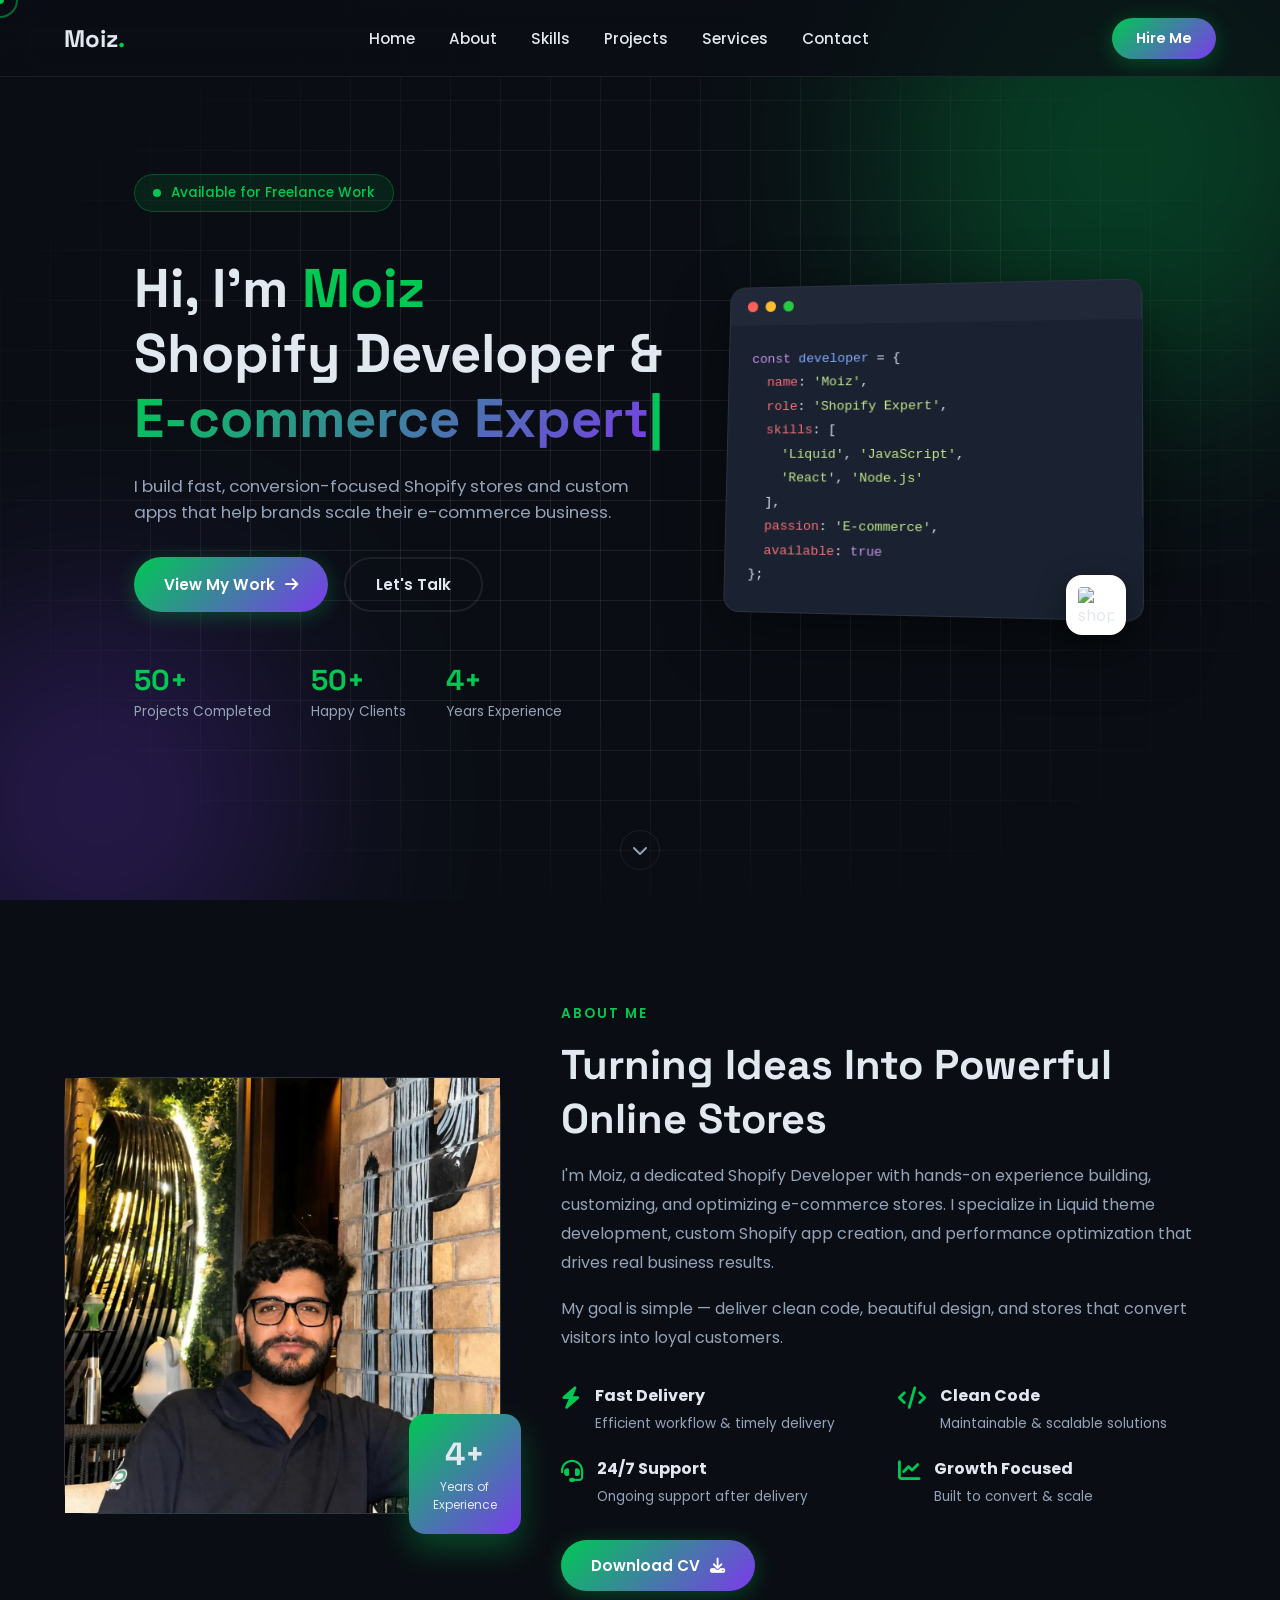
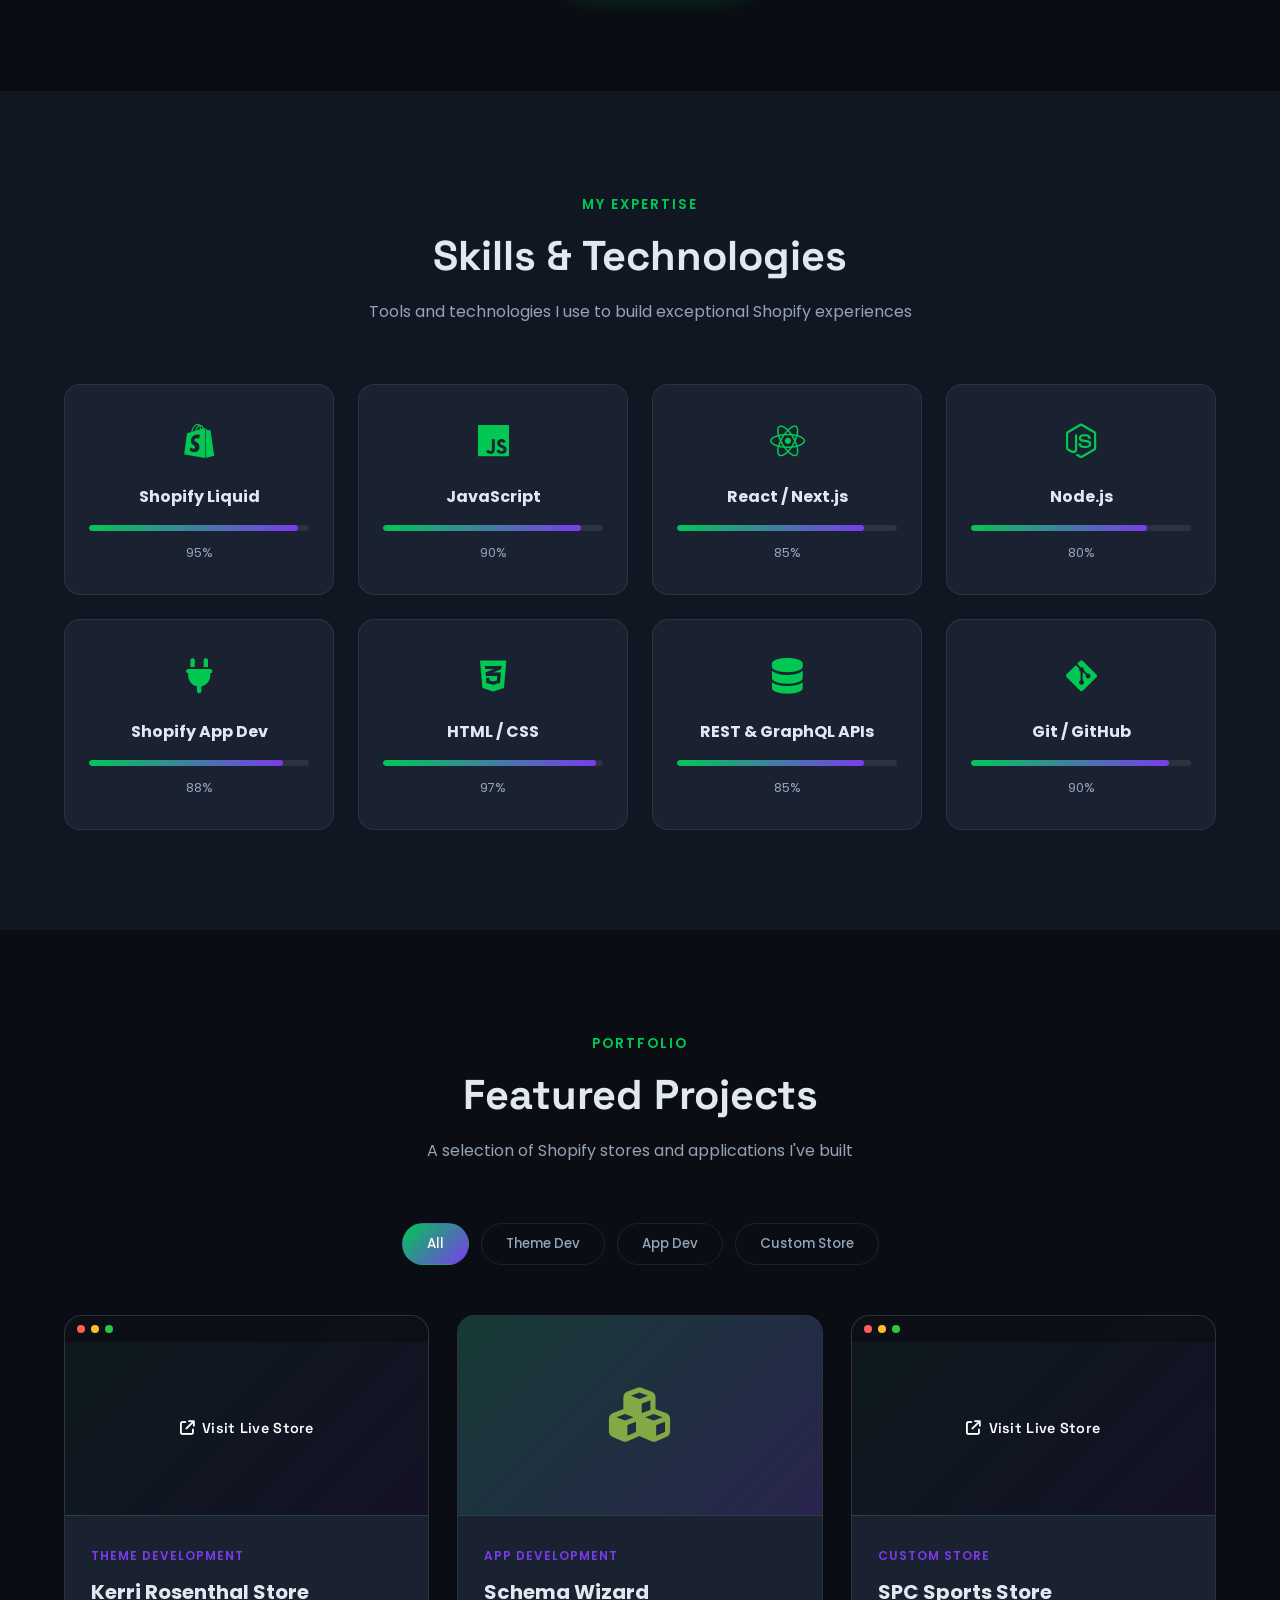
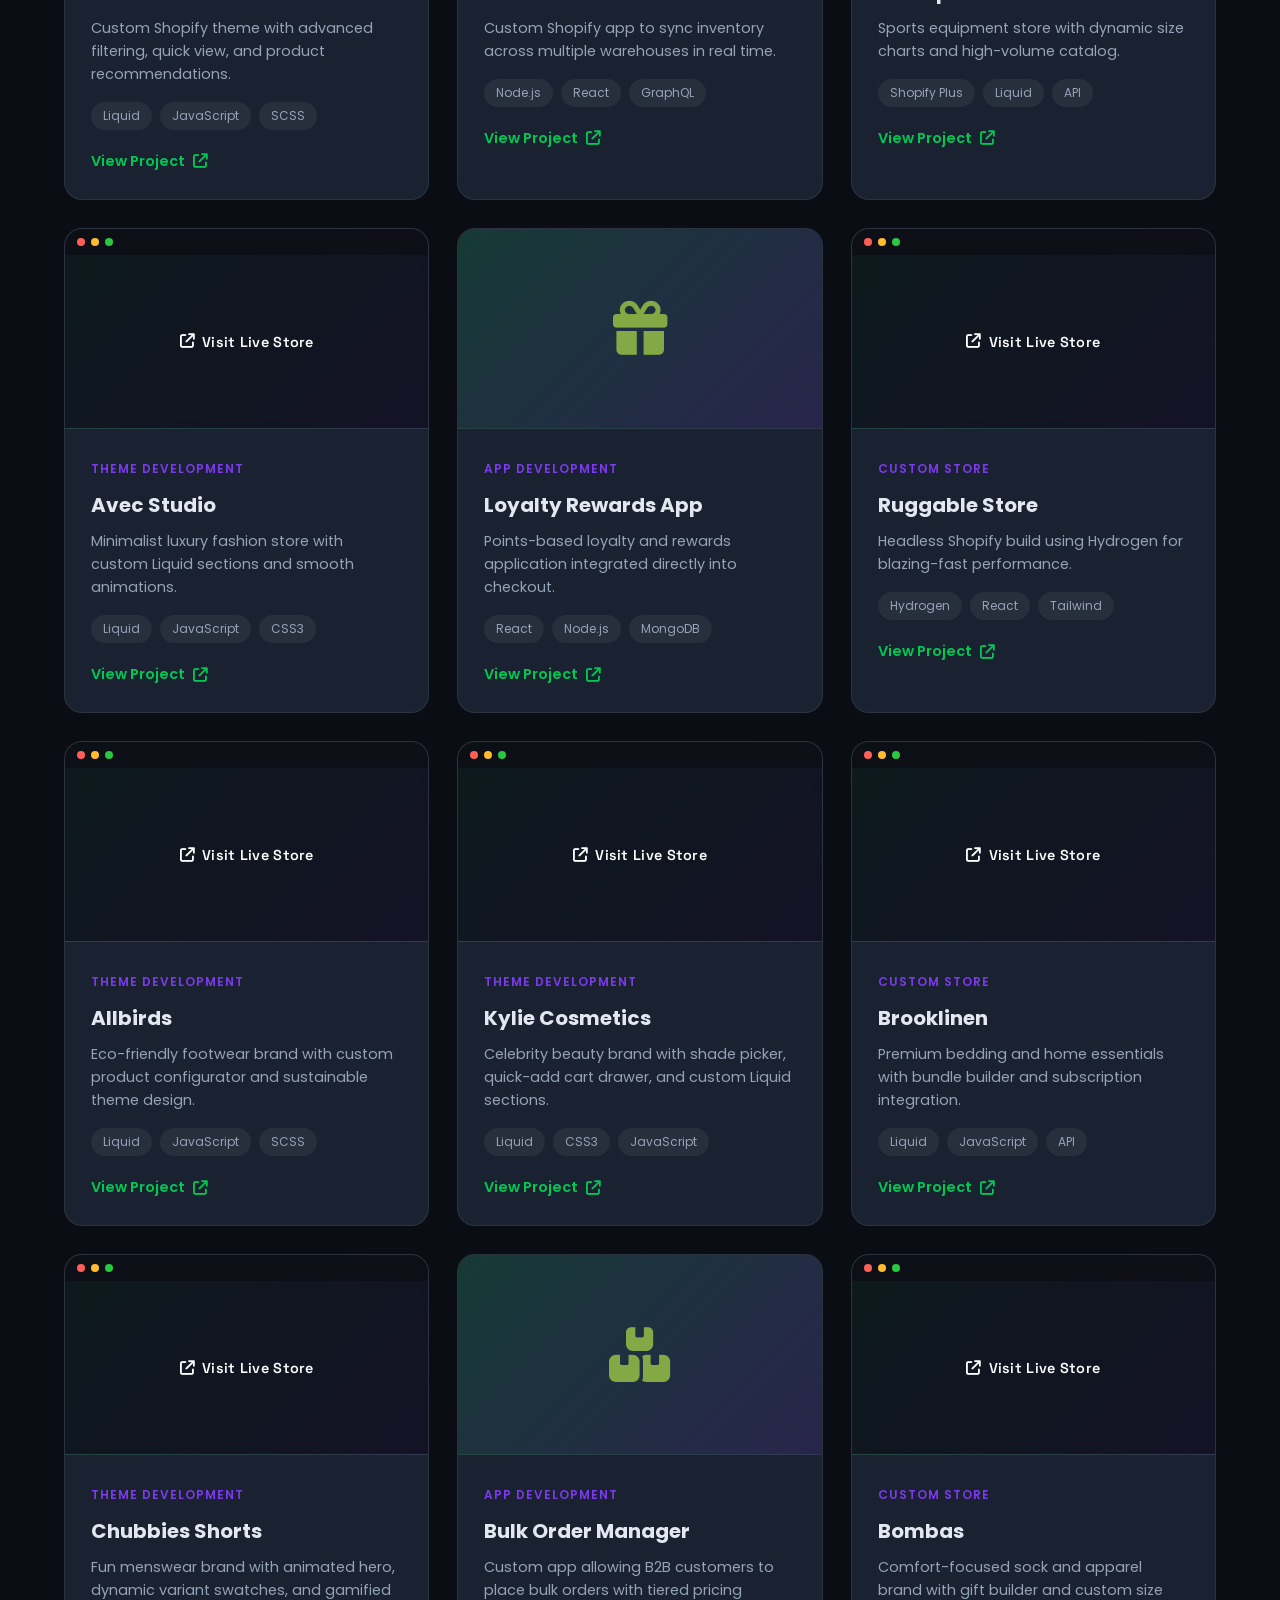
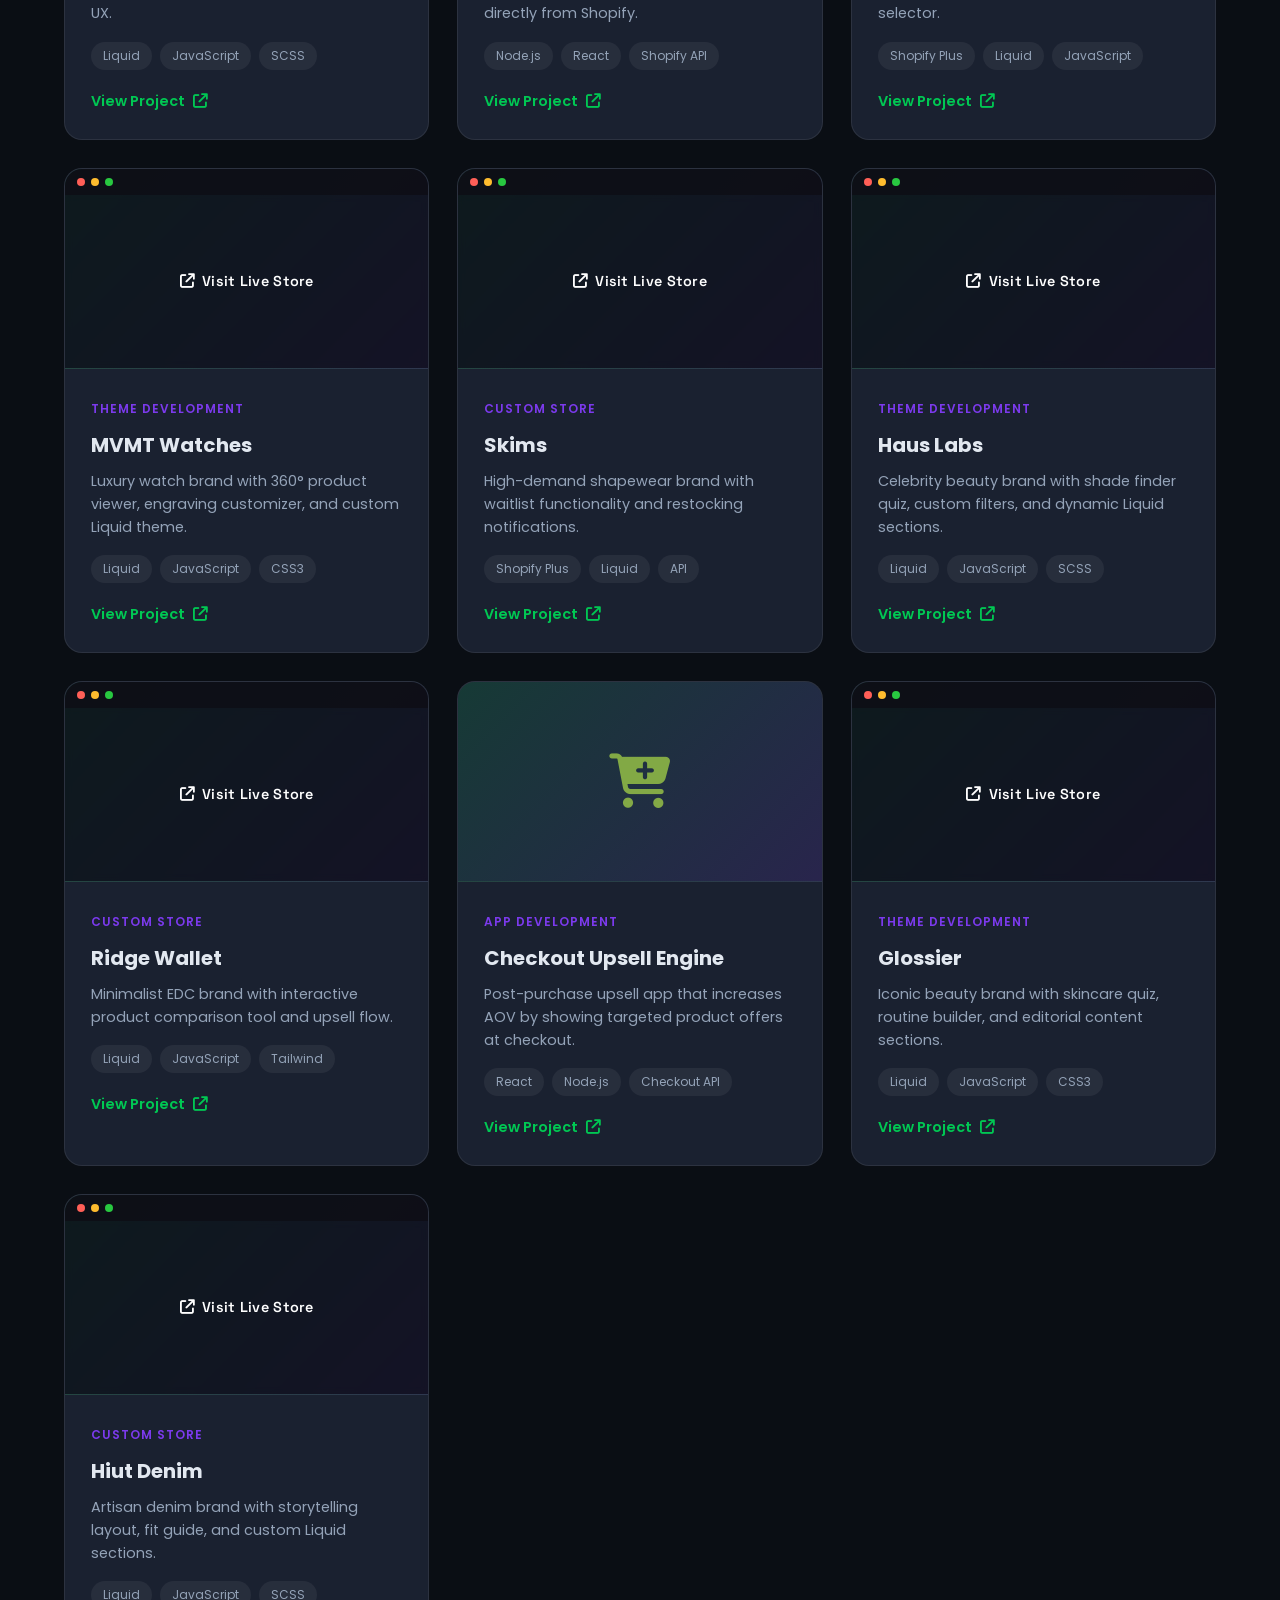
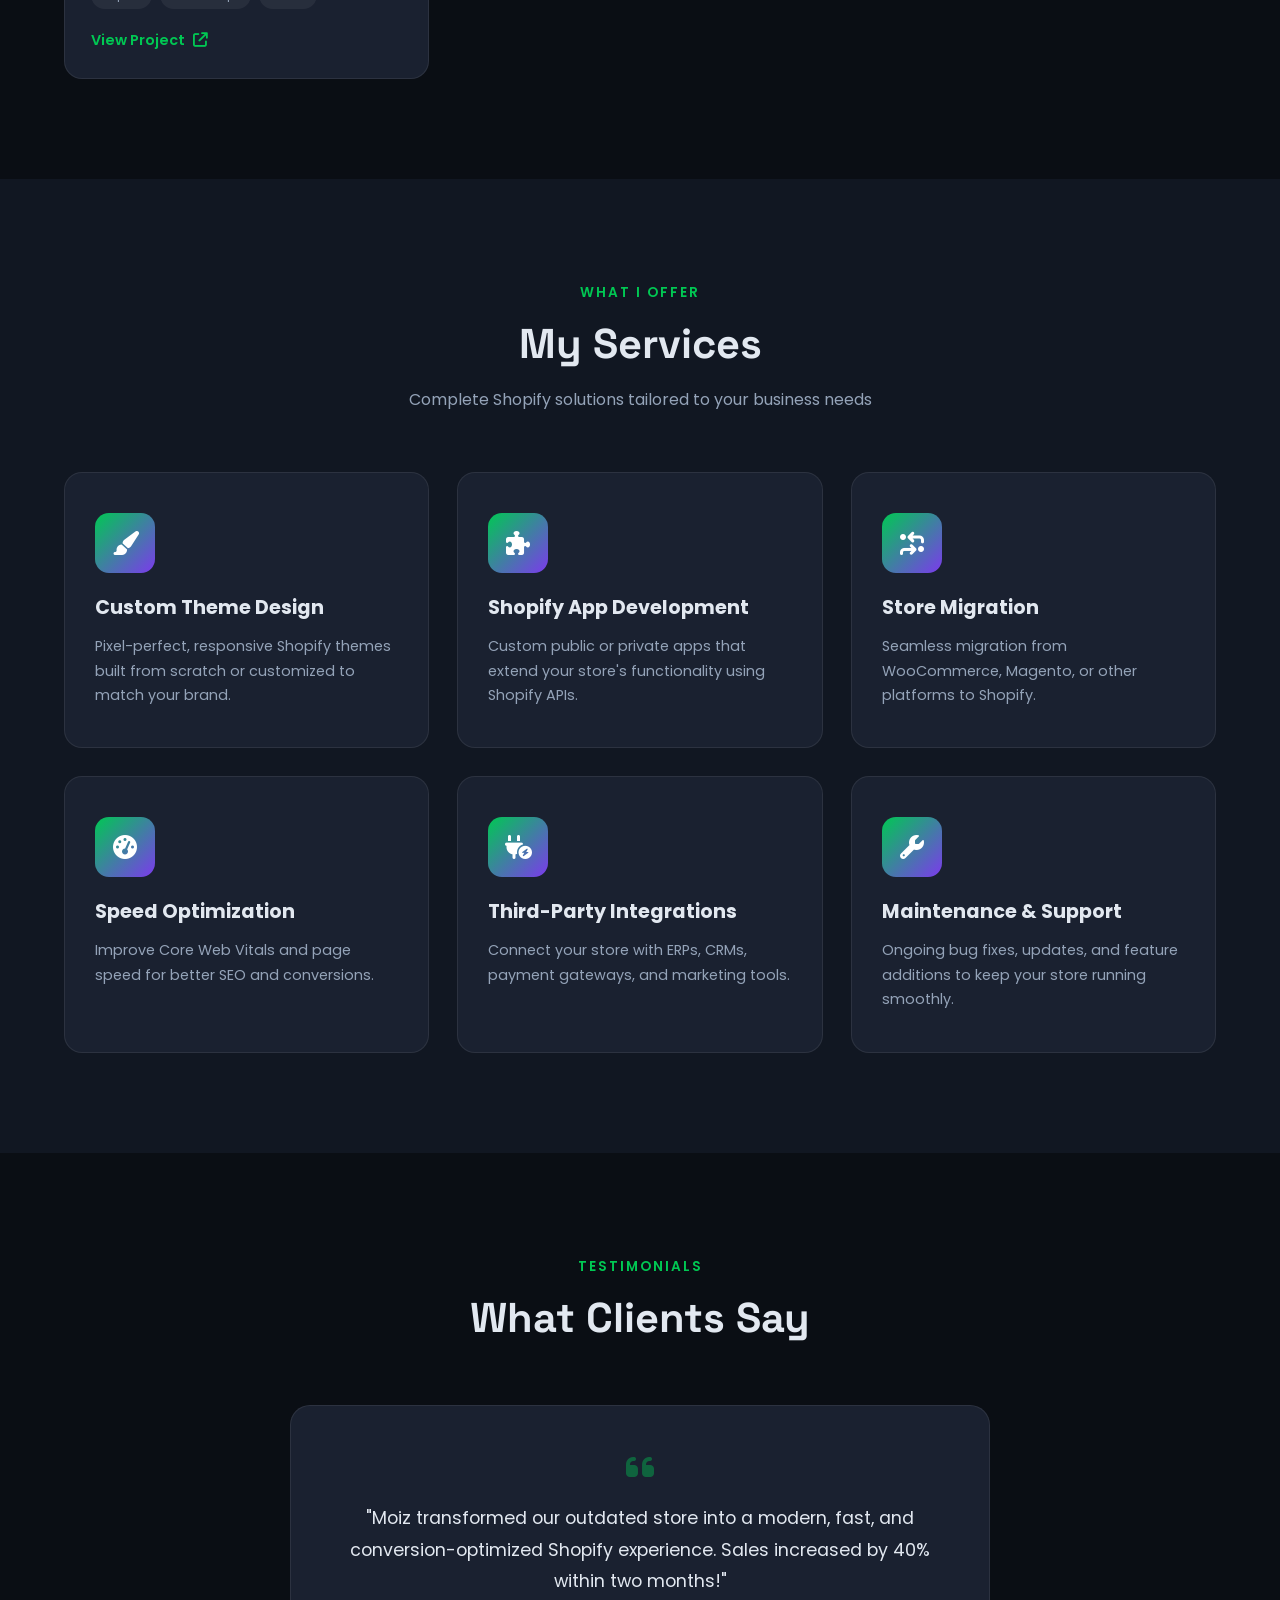
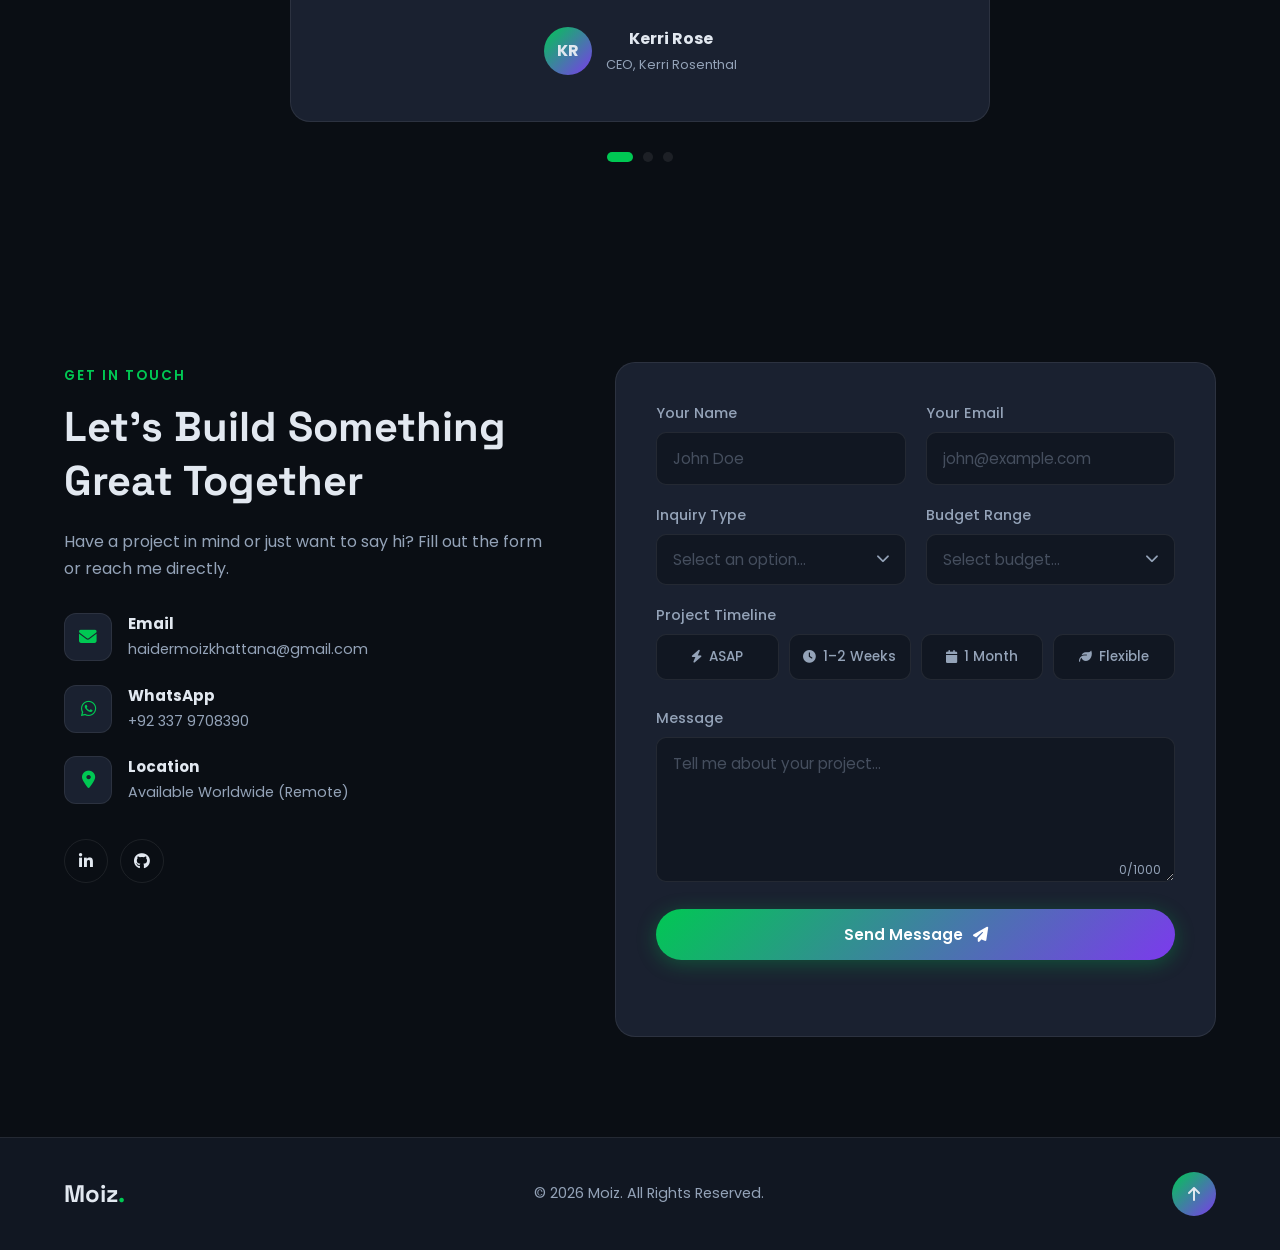
==== commit 9d24e105: "Update index.html" ====
--- a/index.html
+++ b/index.html
@@ -378,23 +378,7 @@
         </div>
       </div>
 
-      <!-- 8. Gymshark -->
-      <div class="project-card reveal" data-category="custom">
-        <a href="https://www.gymshark.com/" target="_blank" rel="noopener noreferrer" class="project-img is-shot">
-          <img class="site-shot" data-site="https://www.gymshark.com/"
-            src="https://image.thum.io/get/width/1200/crop/900/noanimate/https://www.gymshark.com/"
-            alt="Gymshark Store Preview" loading="lazy" decoding="async">
-          <span class="shot-skeleton"></span>
-          <span class="img-overlay"><i class="fa-solid fa-arrow-up-right-from-square"></i> Visit Live Store</span>
-        </a>
-        <div class="project-info">
-          <span class="project-tag">Custom Store</span>
-          <h3>Gymshark</h3>
-          <p>High-traffic fitness apparel store with advanced mega menu and collection filtering.</p>
-          <div class="project-tech"><span>Shopify Plus</span><span>Liquid</span><span>JavaScript</span></div>
-          <a href="https://www.gymshark.com/" target="_blank" rel="noopener noreferrer" class="project-link">View Project <i class="fa-solid fa-arrow-up-right-from-square"></i></a>
-        </div>
-      </div>
+    
 
       <!-- 9. Kylie Cosmetics -->
       <div class="project-card reveal" data-category="theme">
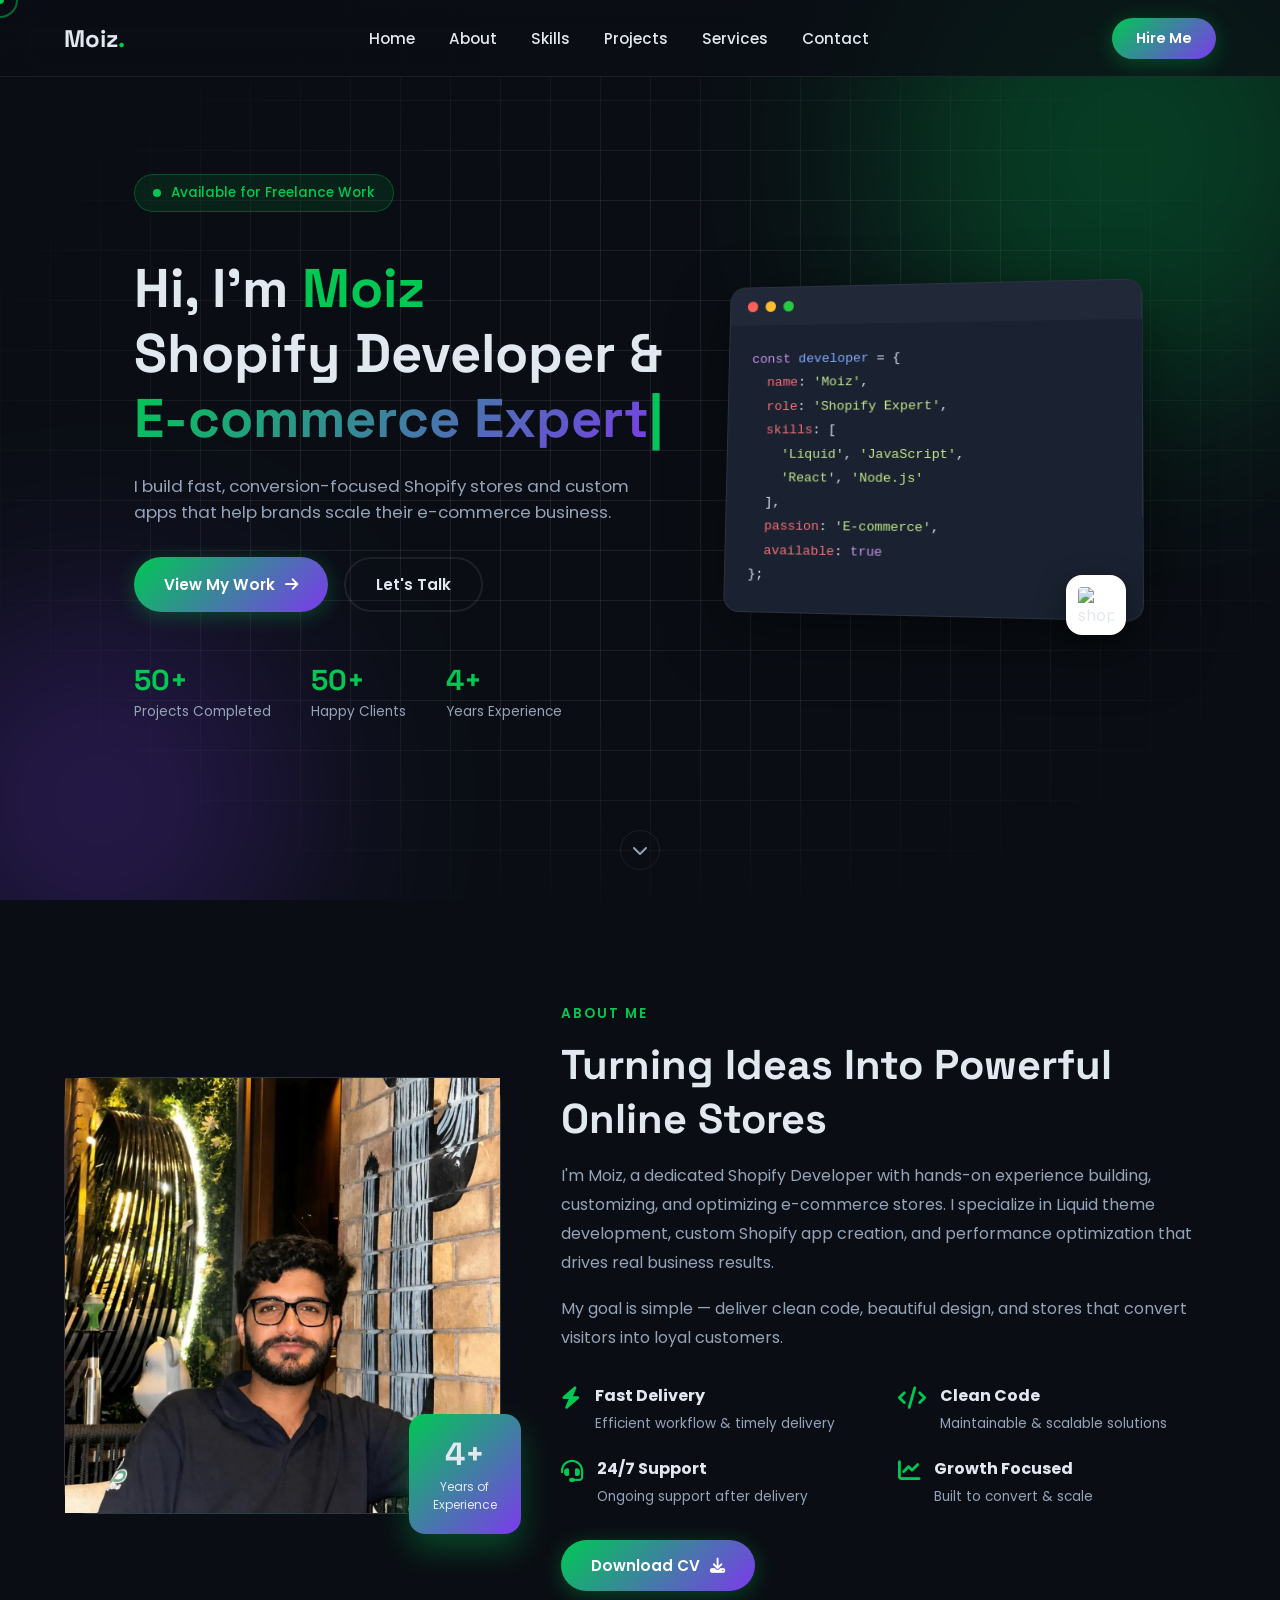
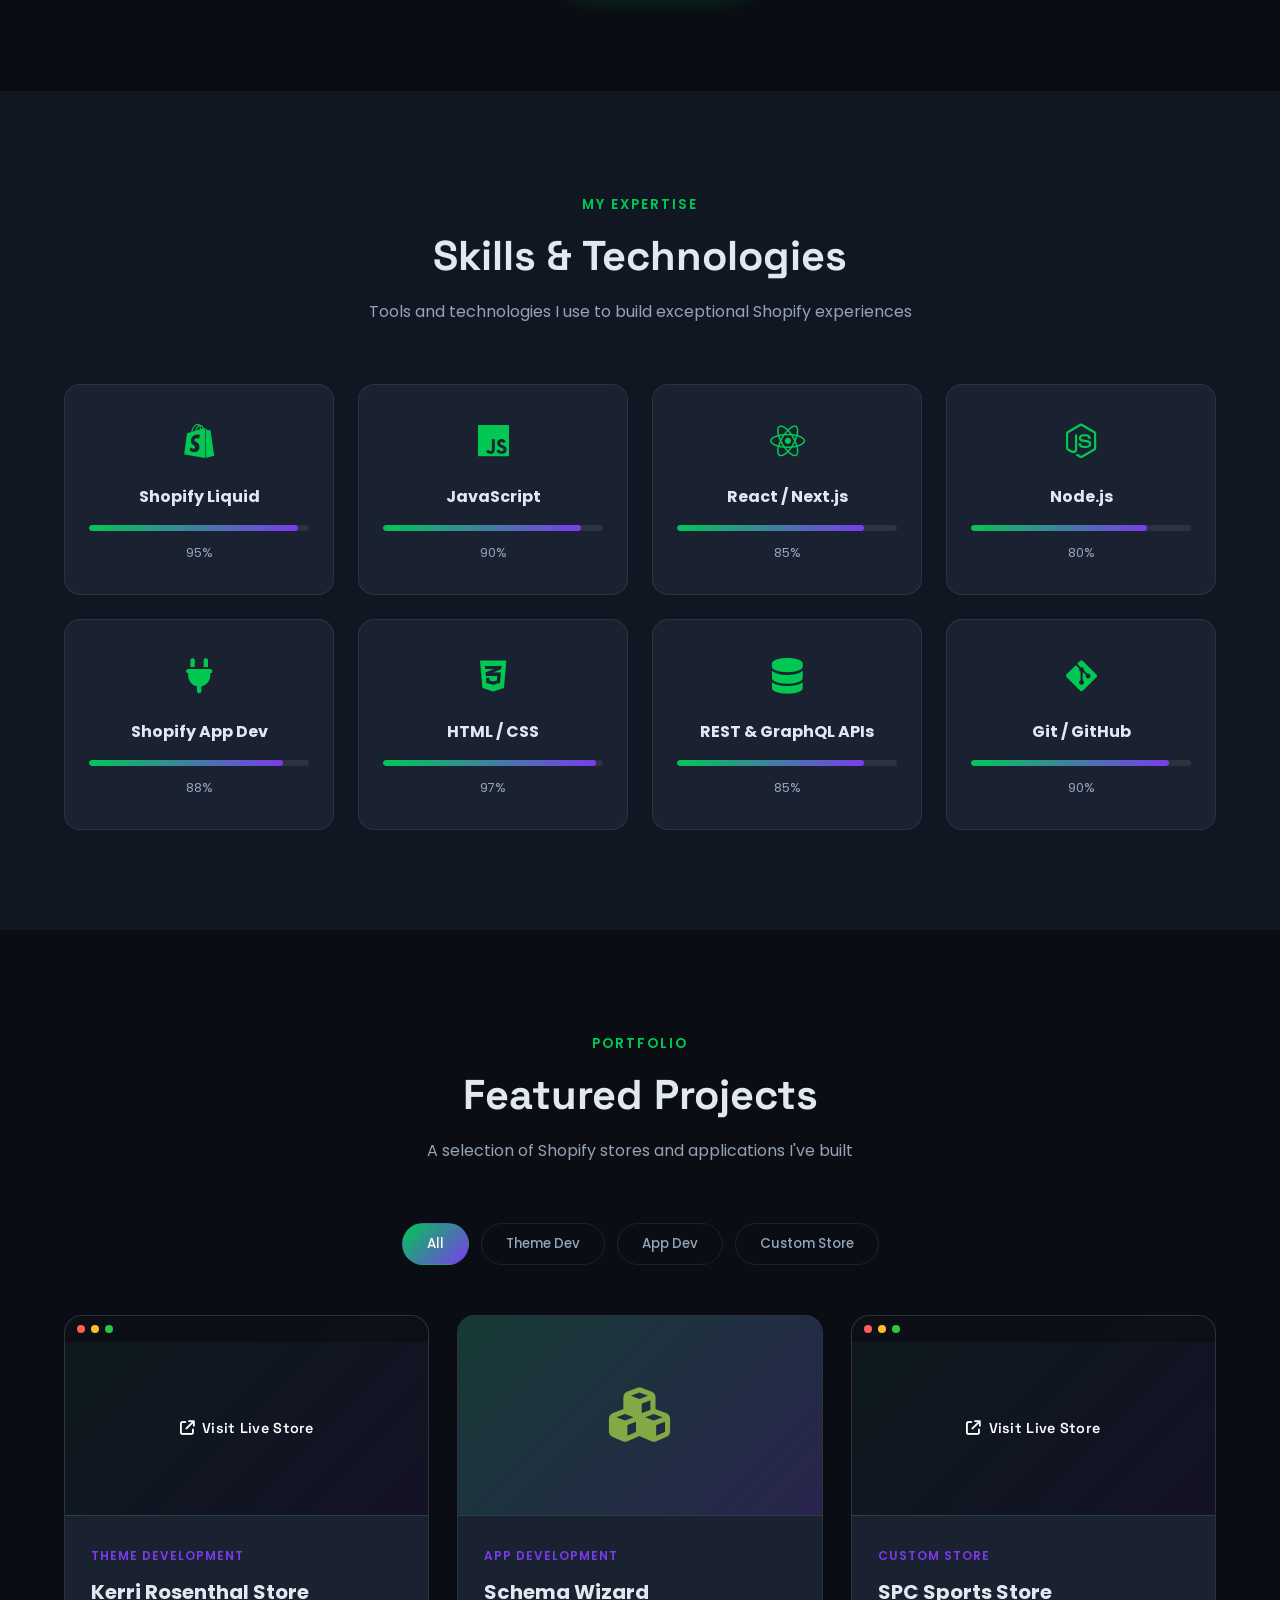
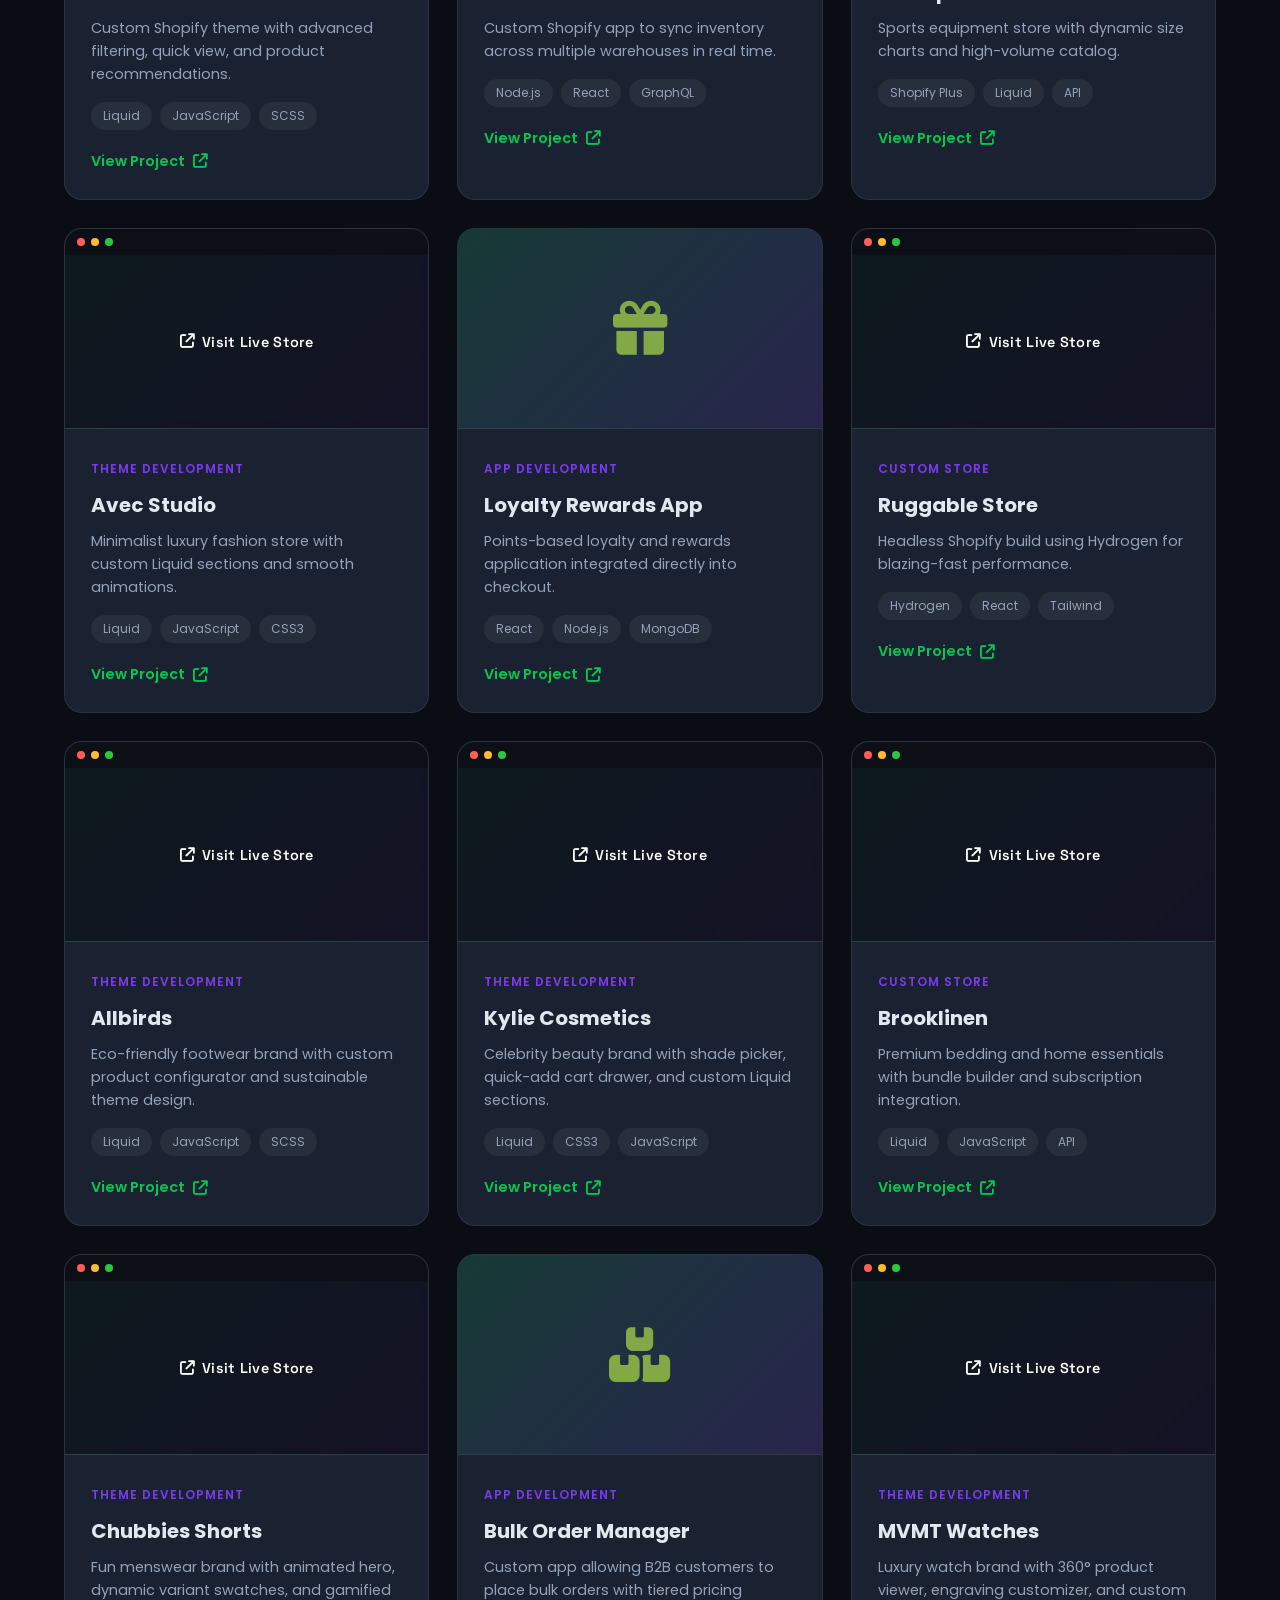
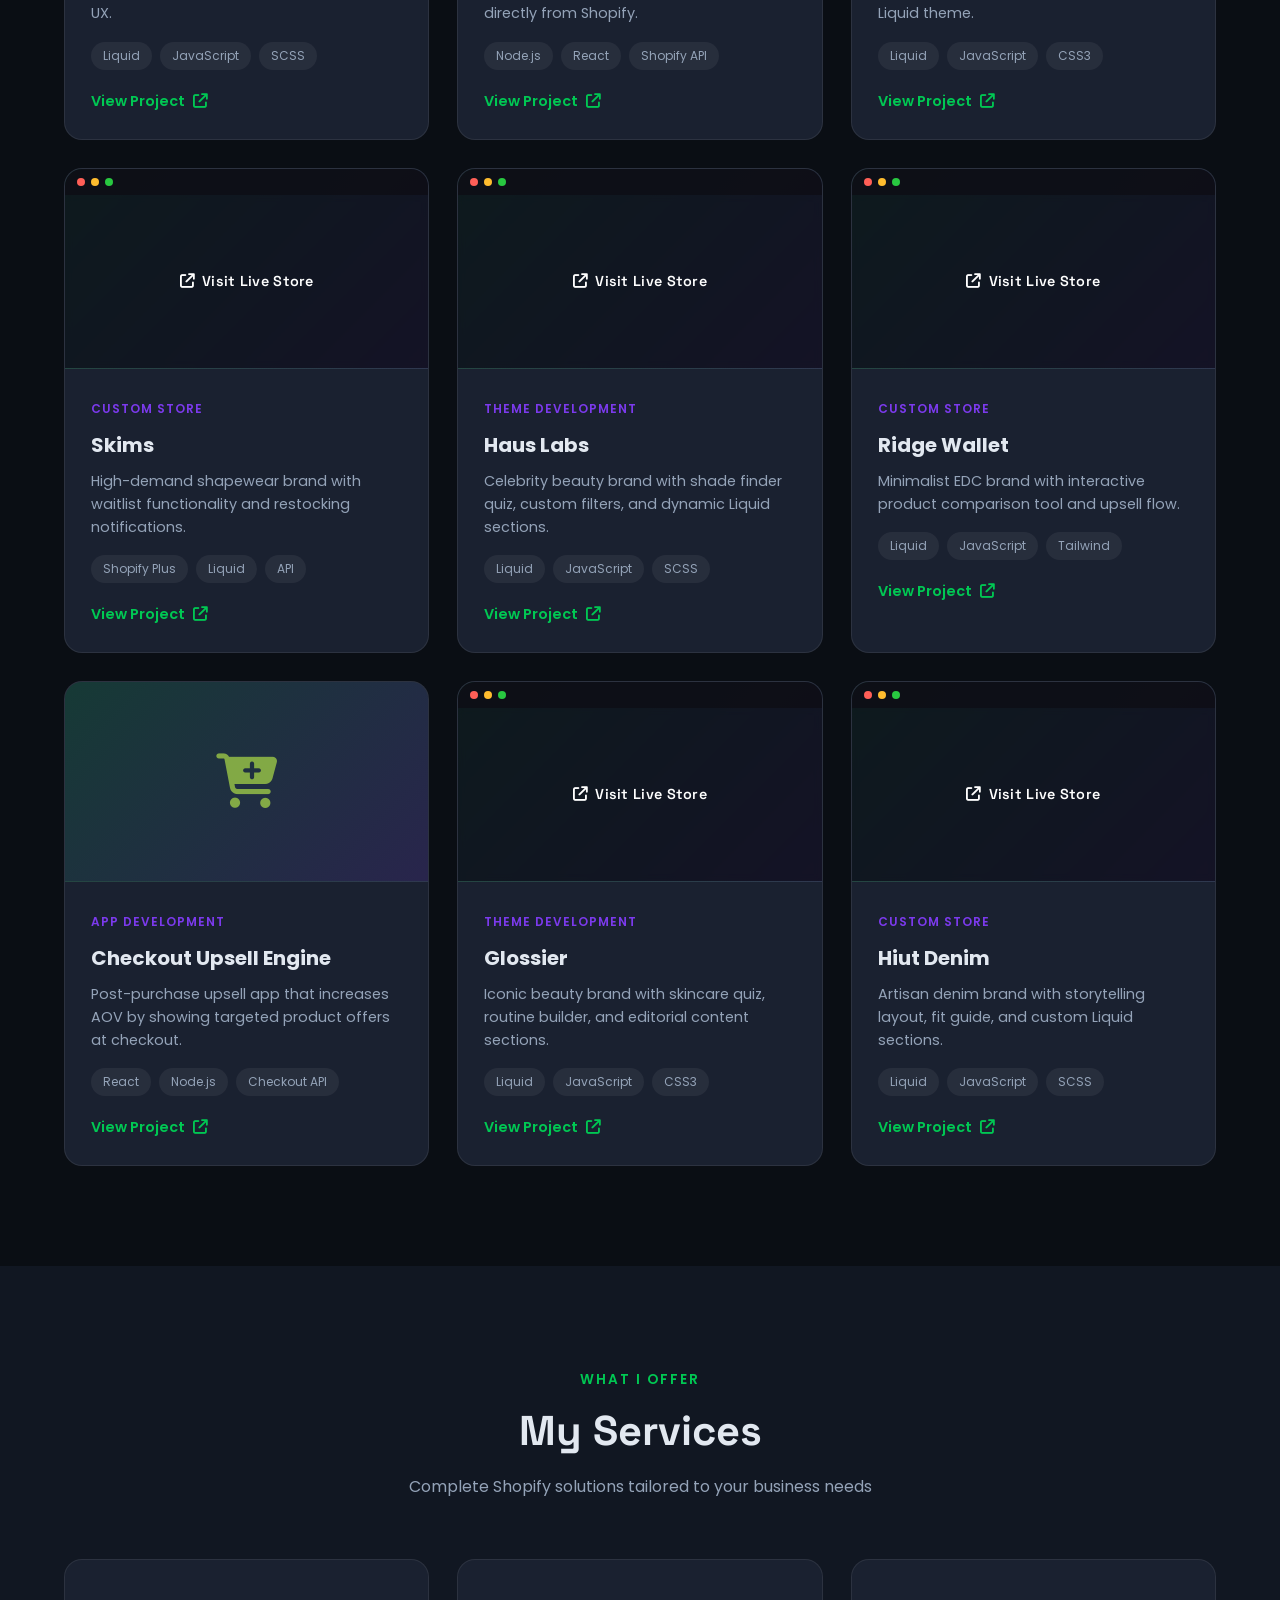
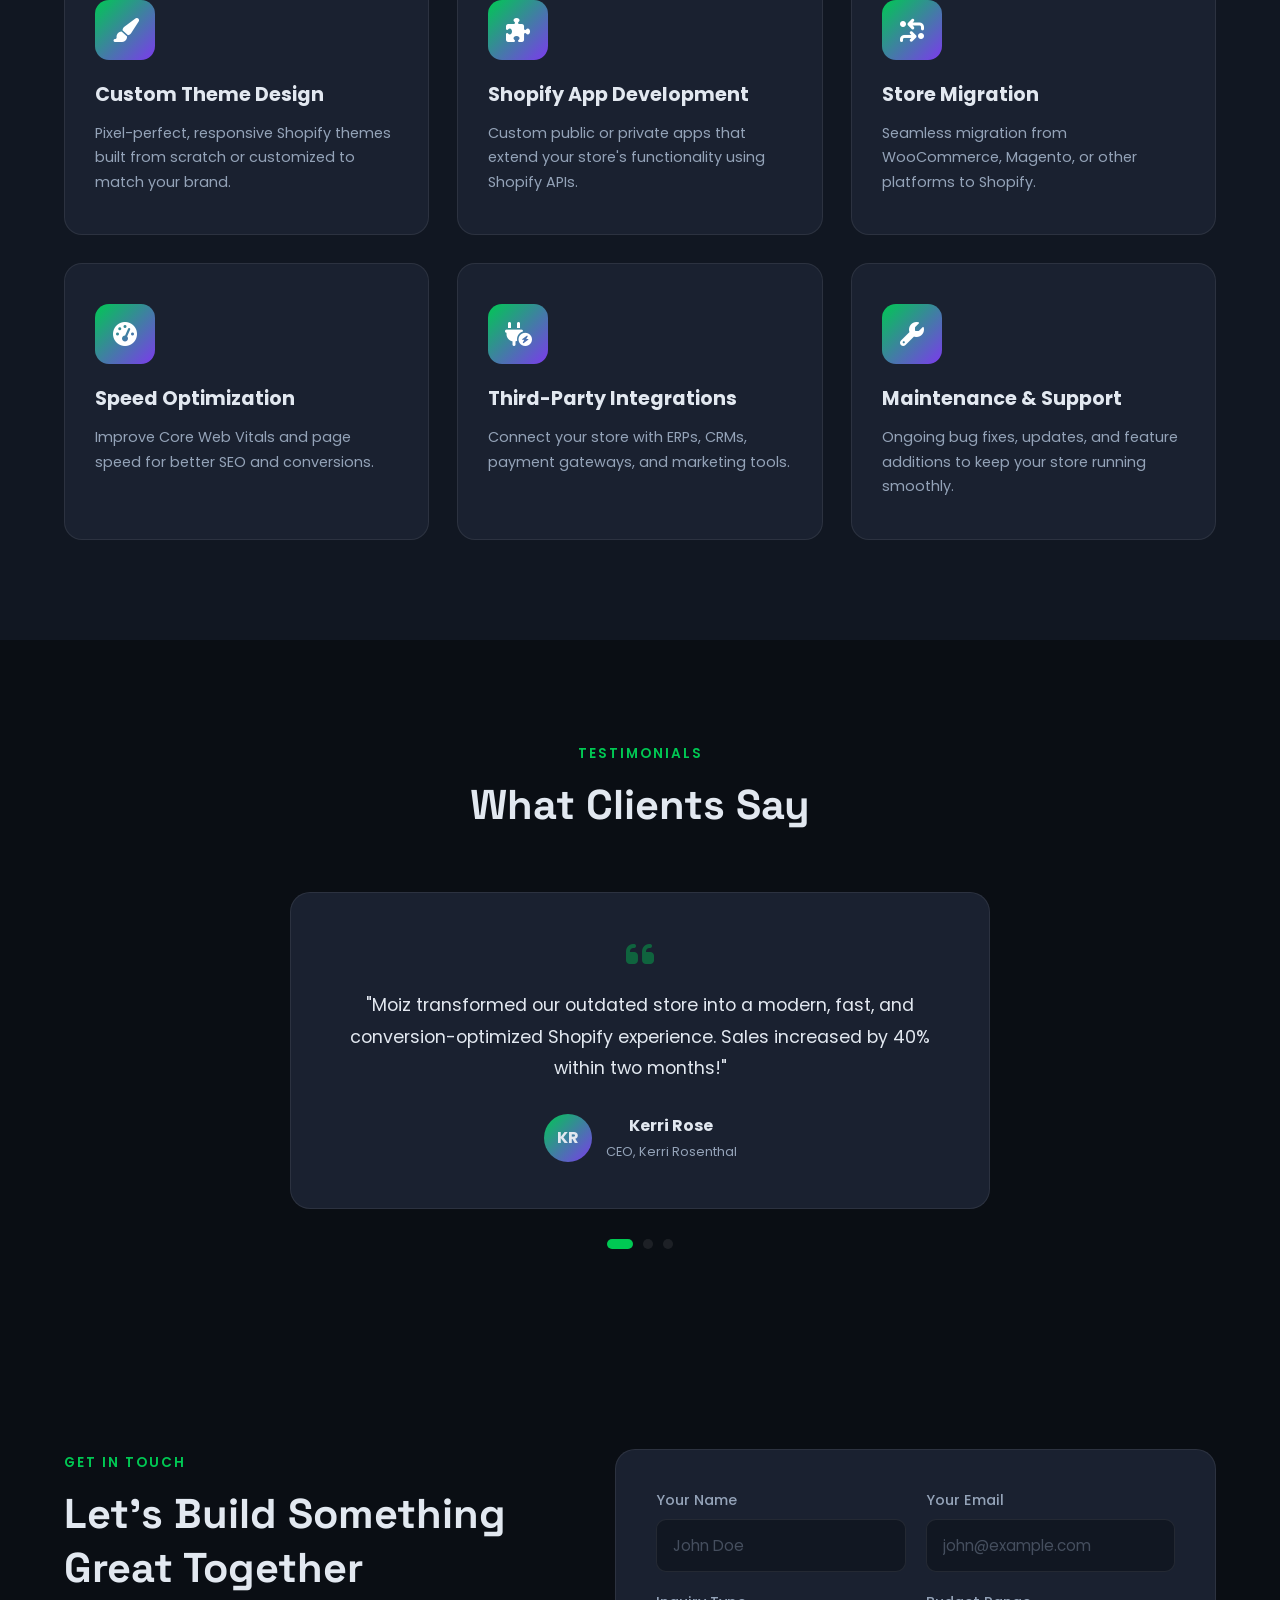
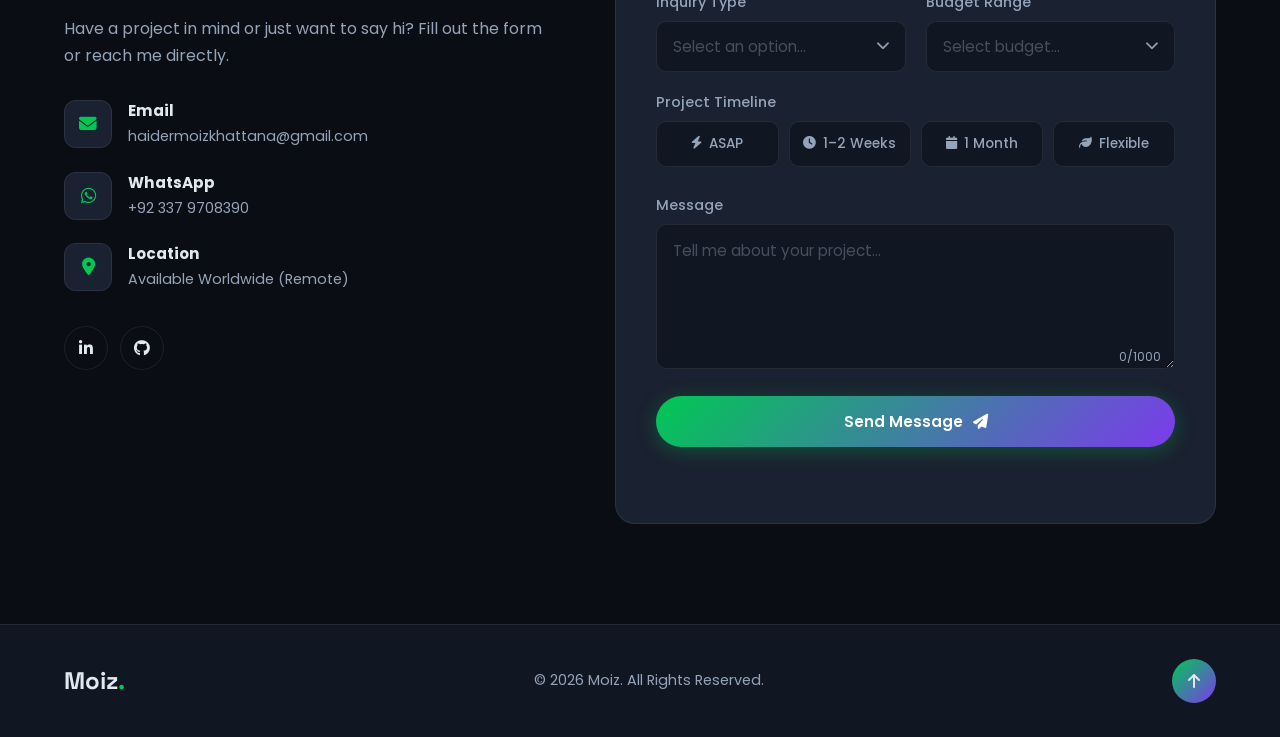
==== commit 9d3208a4: "Update index.html" ====
--- a/index.html
+++ b/index.html
@@ -446,23 +446,6 @@
         </div>
       </div>
 
-      <!-- 13. Bombas -->
-      <div class="project-card reveal" data-category="custom">
-        <a href="https://bombas.com/" target="_blank" rel="noopener noreferrer" class="project-img is-shot">
-          <img class="site-shot" data-site="https://bombas.com/"
-            src="https://image.thum.io/get/width/1200/crop/900/noanimate/https://bombas.com/"
-            alt="Bombas Store Preview" loading="lazy" decoding="async">
-          <span class="shot-skeleton"></span>
-          <span class="img-overlay"><i class="fa-solid fa-arrow-up-right-from-square"></i> Visit Live Store</span>
-        </a>
-        <div class="project-info">
-          <span class="project-tag">Custom Store</span>
-          <h3>Bombas</h3>
-          <p>Comfort-focused sock and apparel brand with gift builder and custom size selector.</p>
-          <div class="project-tech"><span>Shopify Plus</span><span>Liquid</span><span>JavaScript</span></div>
-          <a href="https://bombas.com/" target="_blank" rel="noopener noreferrer" class="project-link">View Project <i class="fa-solid fa-arrow-up-right-from-square"></i></a>
-        </div>
-      </div>
 
       <!-- 14. MVMT Watches -->
       <div class="project-card reveal" data-category="theme">
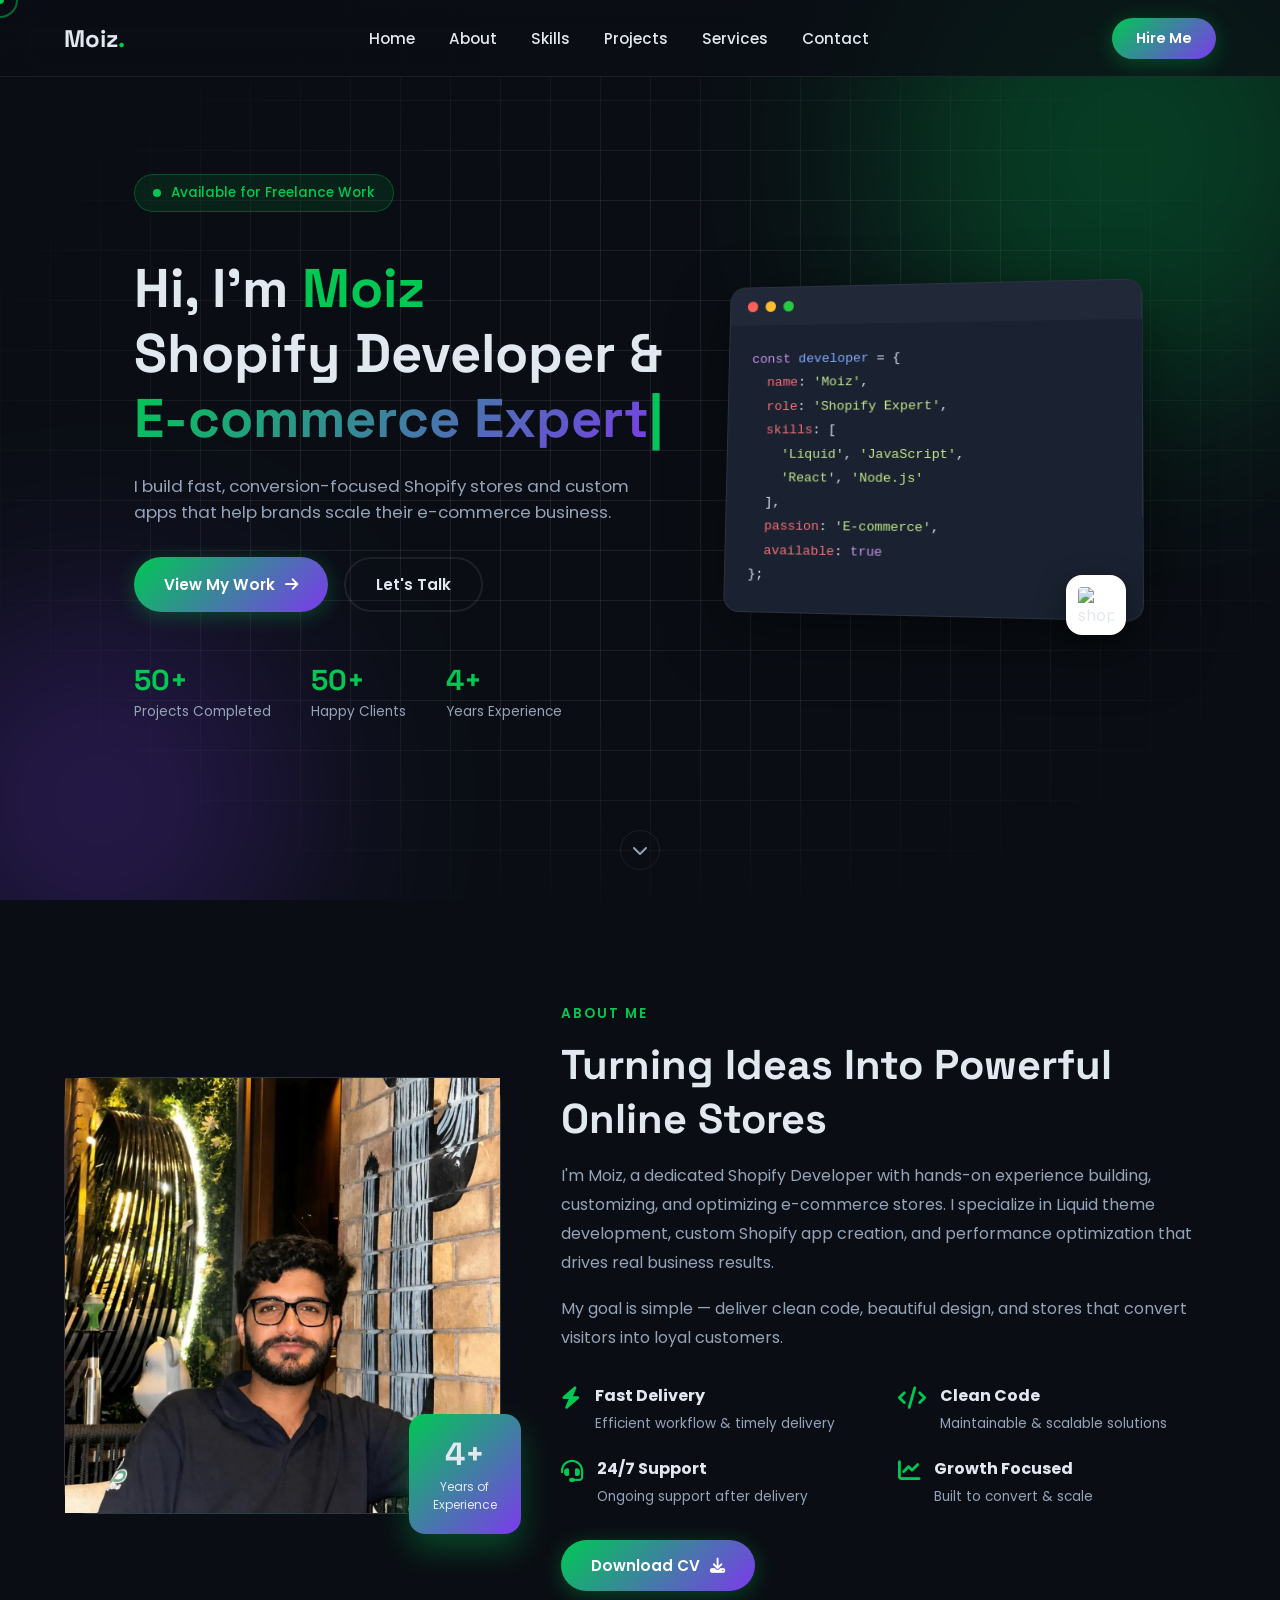
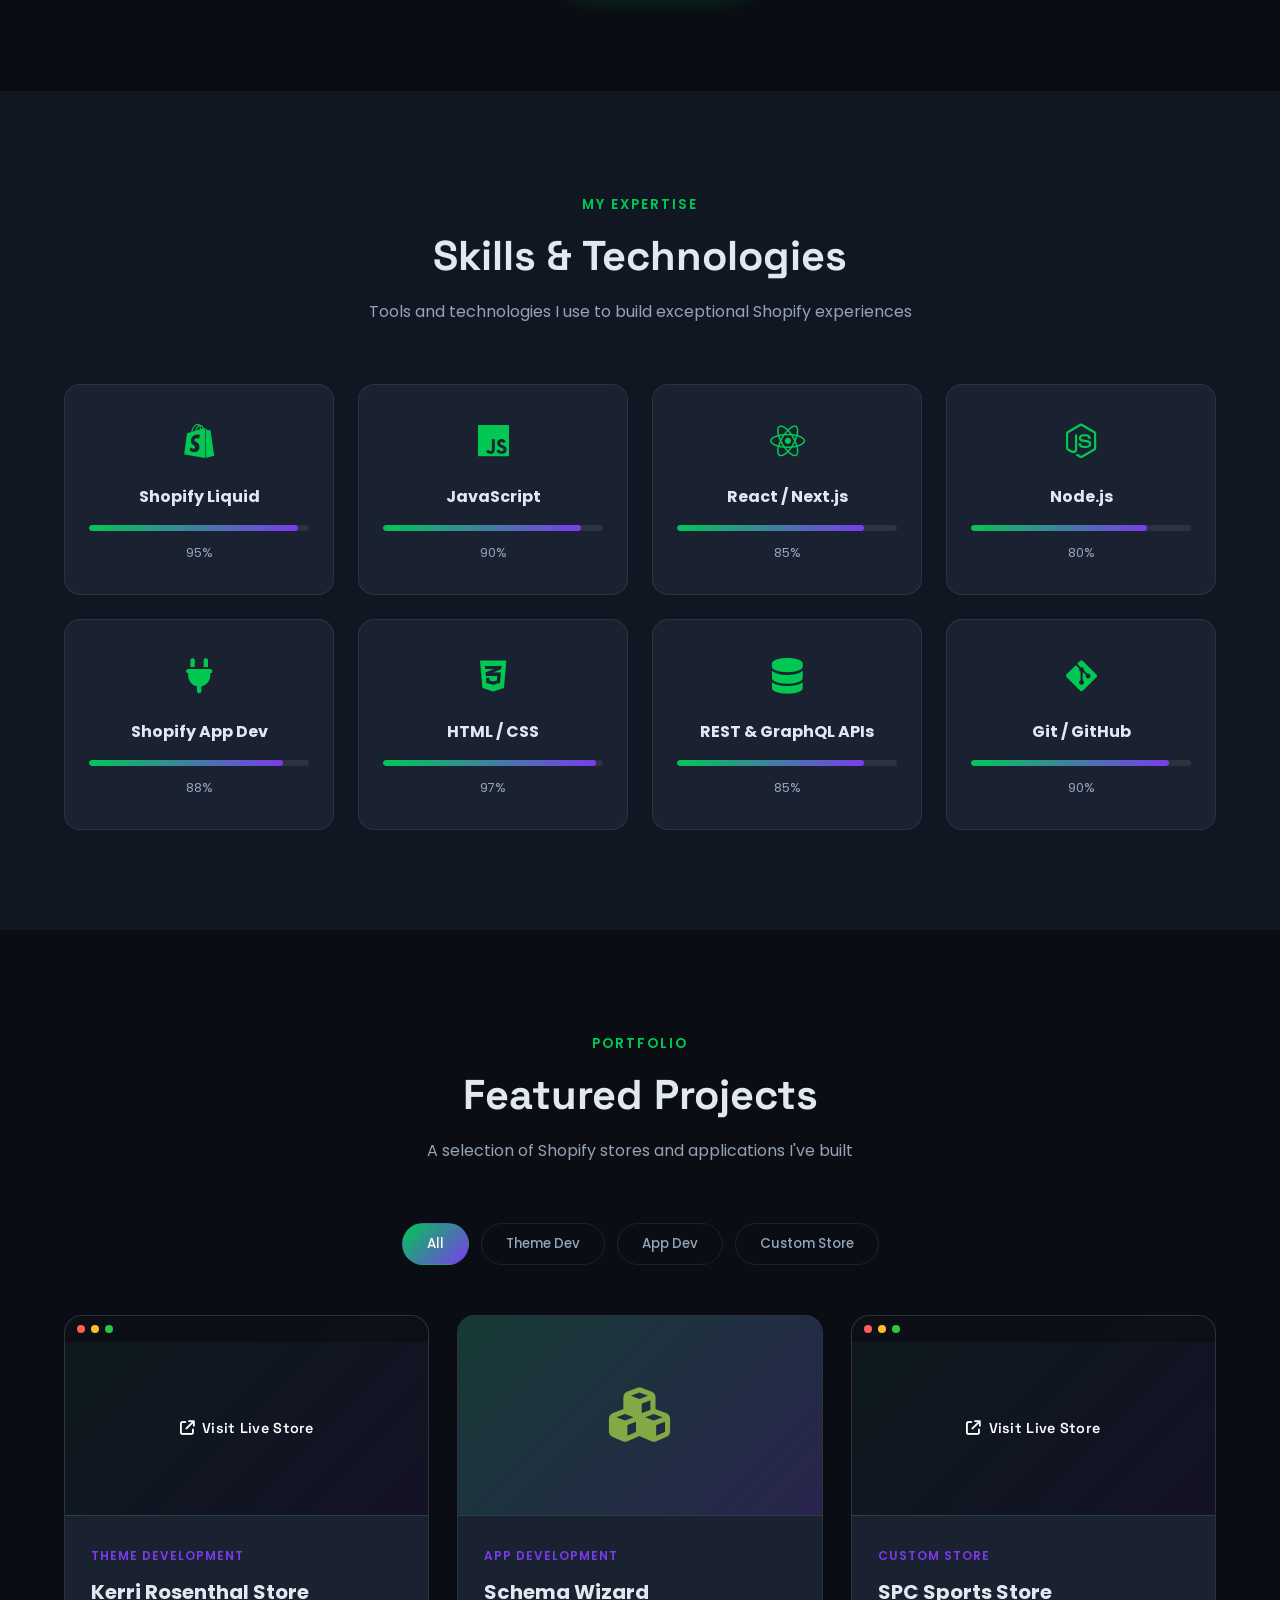
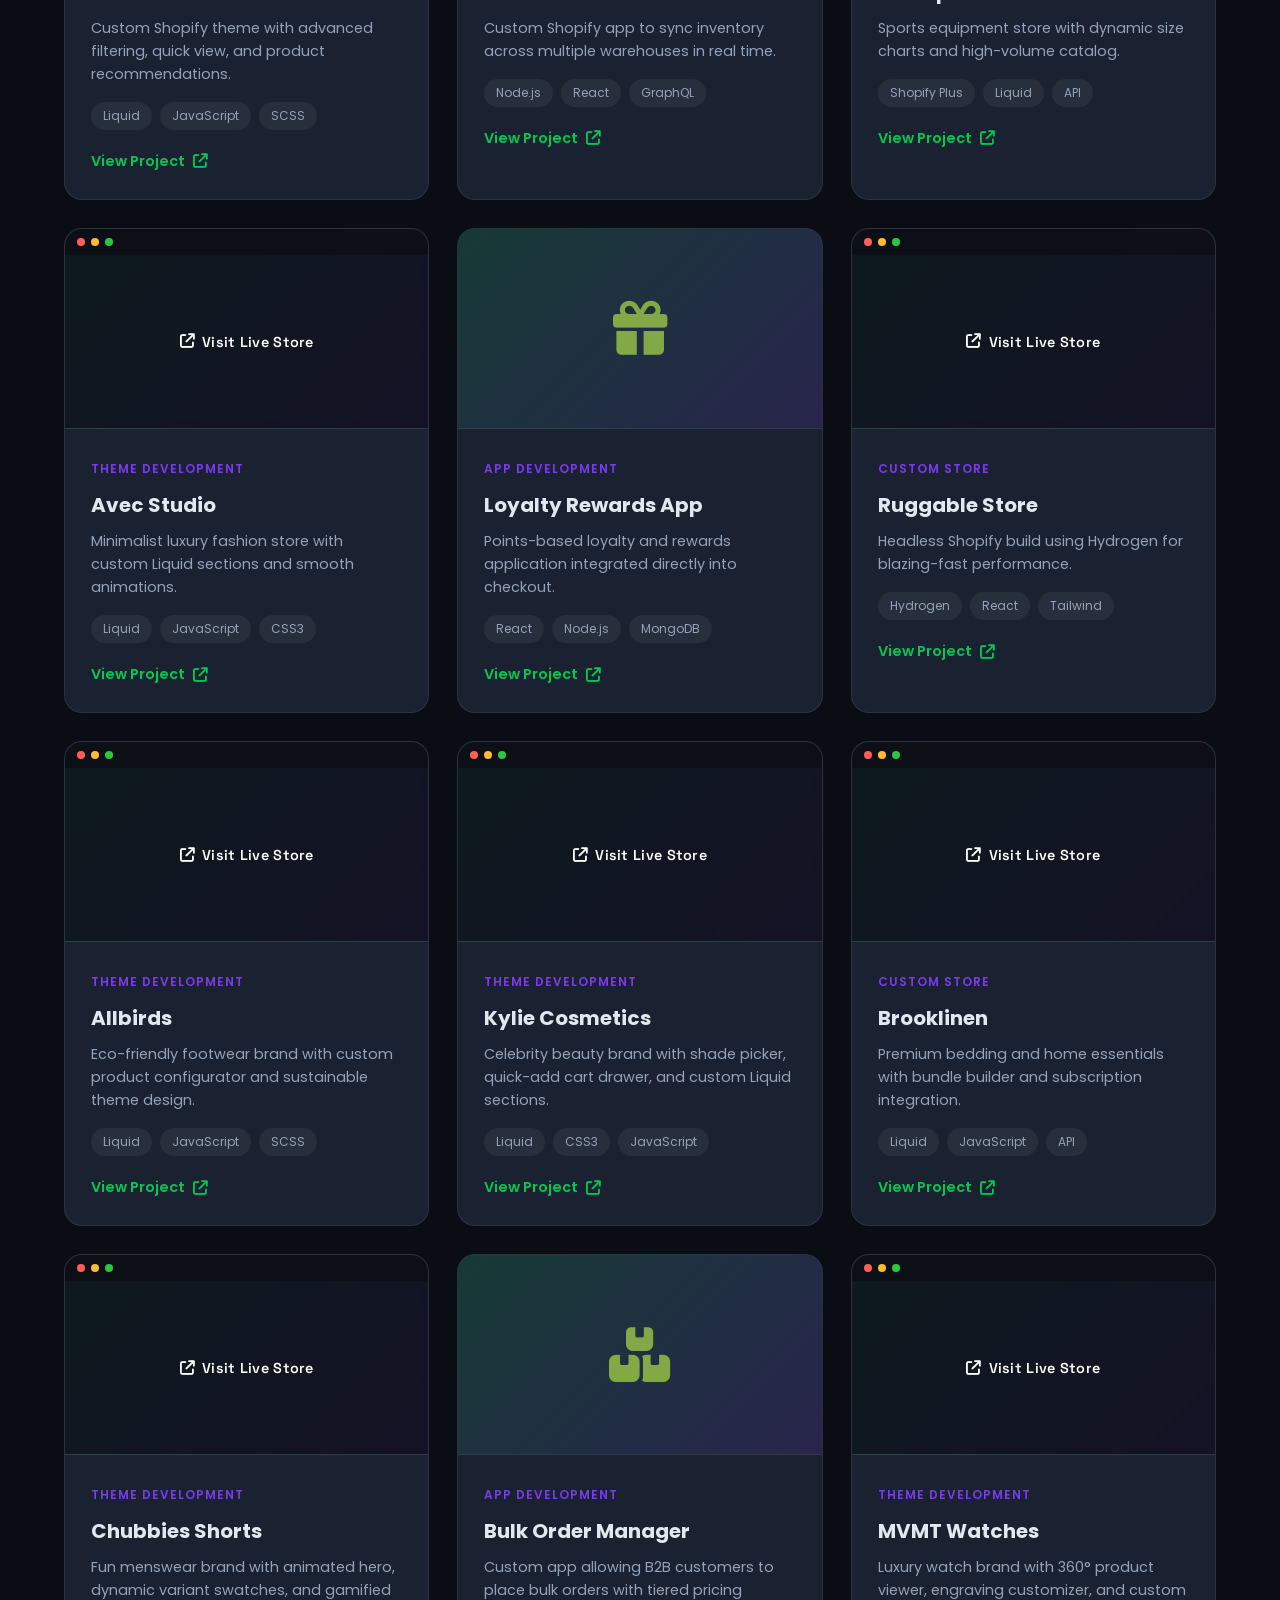
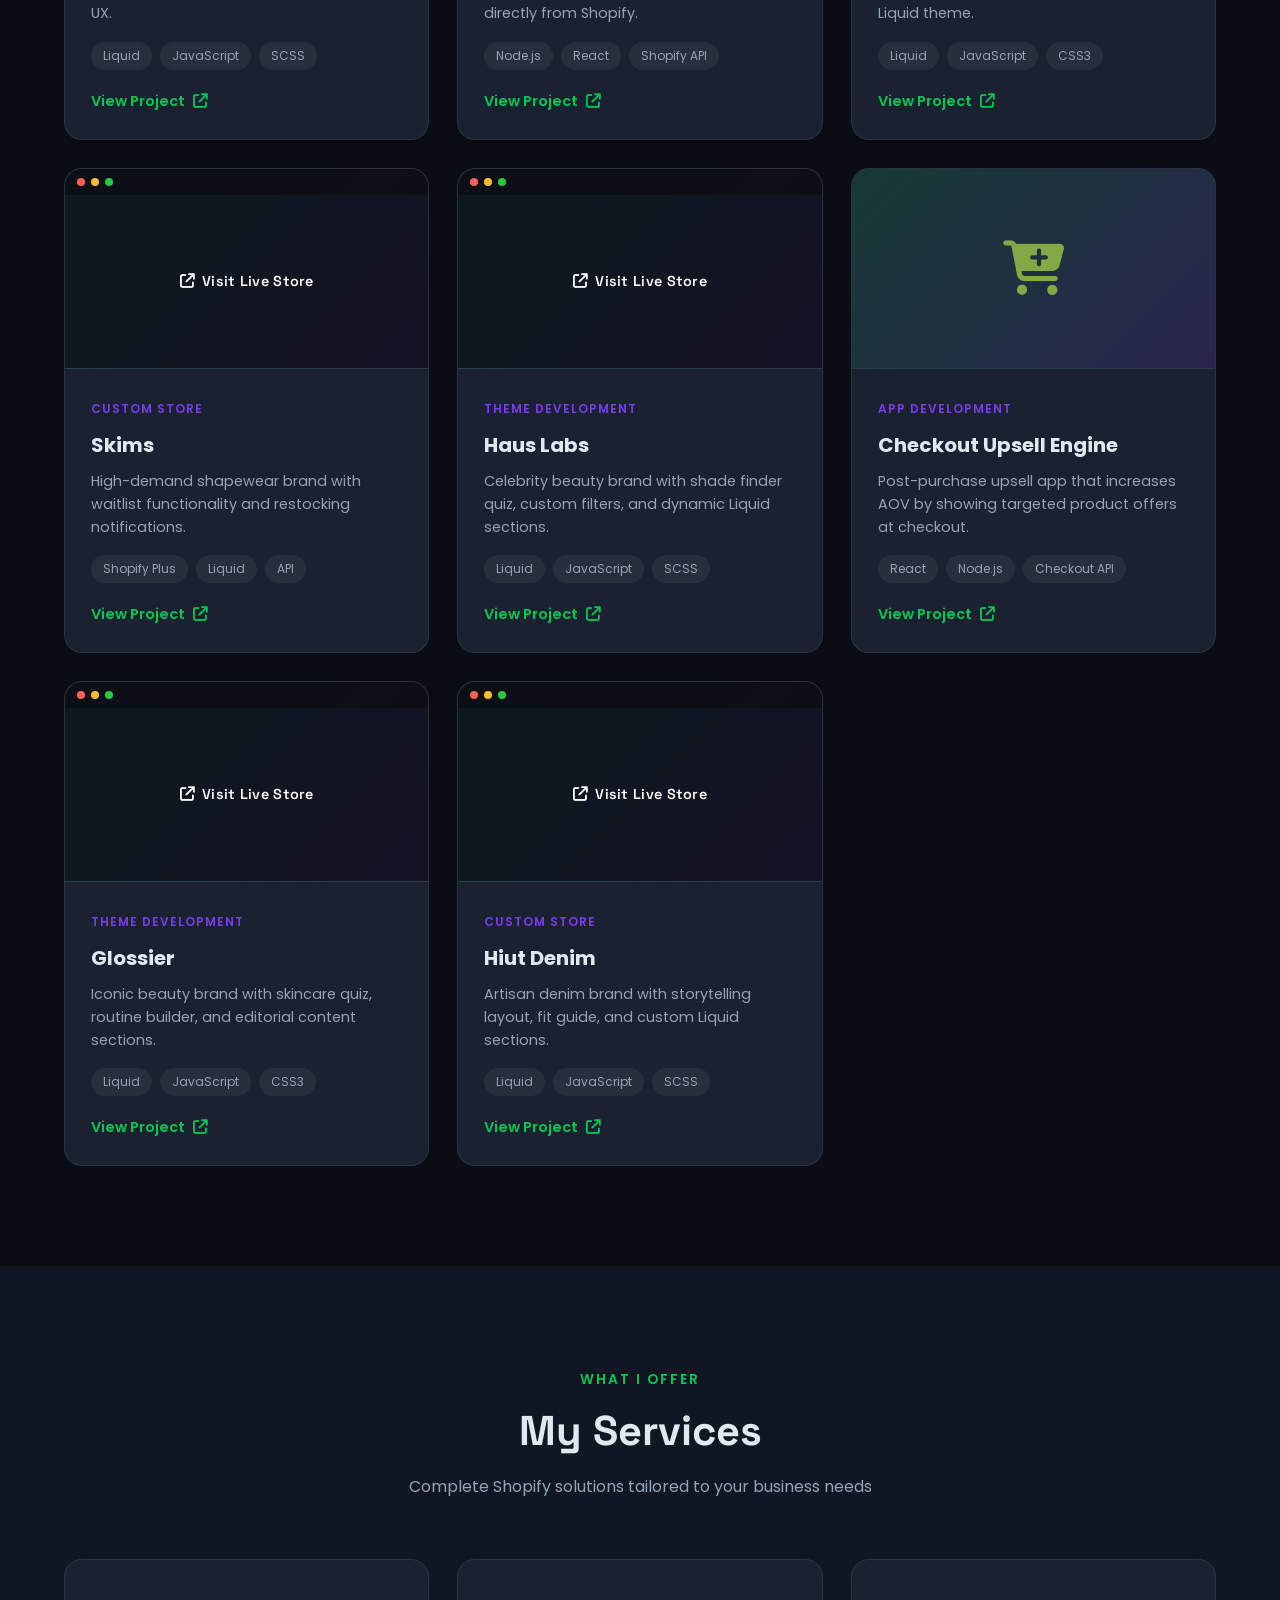
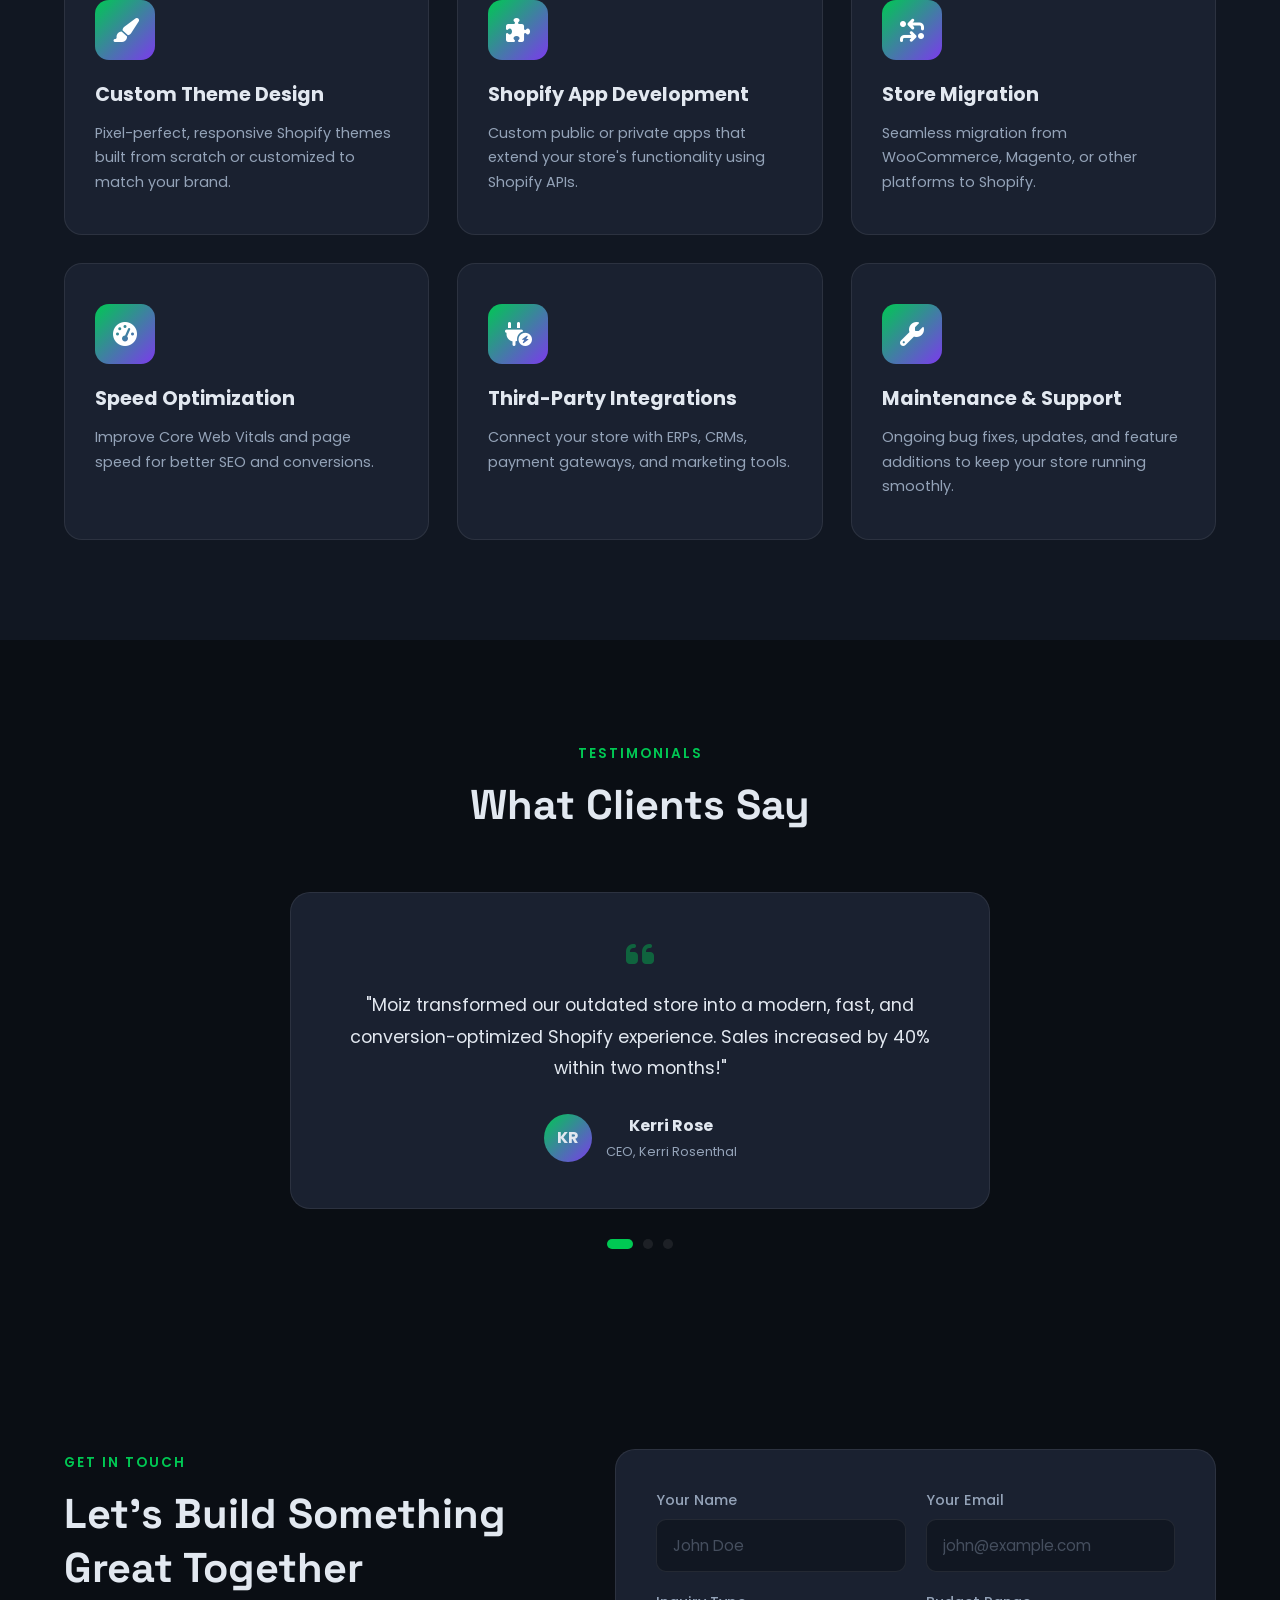
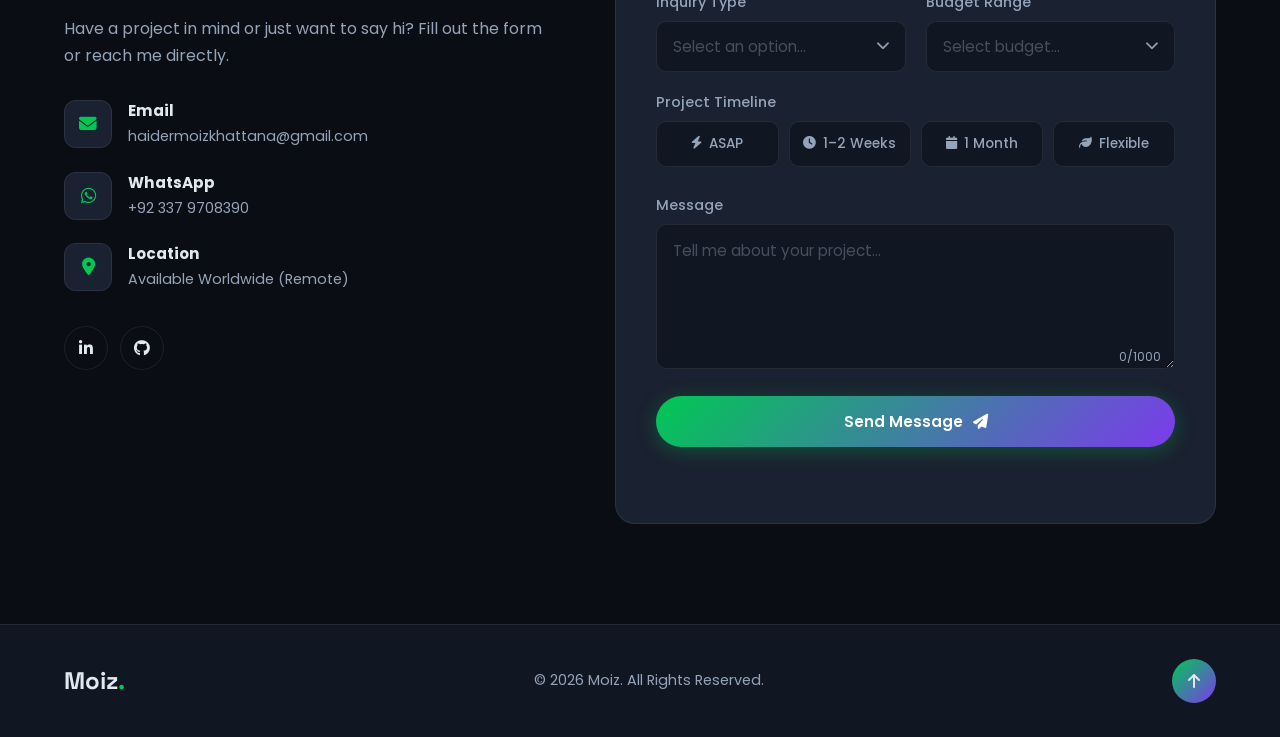
==== commit 3c071d70: "Update index.html" ====
--- a/index.html
+++ b/index.html
@@ -500,25 +500,7 @@
           <a href="https://www.hauslabs.com/" target="_blank" rel="noopener noreferrer" class="project-link">View Project <i class="fa-solid fa-arrow-up-right-from-square"></i></a>
         </div>
       </div>
-
-      <!-- 17. Ridge Wallet -->
-      <div class="project-card reveal" data-category="custom">
-        <a href="https://ridge.com/" target="_blank" rel="noopener noreferrer" class="project-img is-shot">
-          <img class="site-shot" data-site="https://ridge.com/"
-            src="https://image.thum.io/get/width/1200/crop/900/noanimate/https://ridge.com/"
-            alt="Ridge Wallet Store Preview" loading="lazy" decoding="async">
-          <span class="shot-skeleton"></span>
-          <span class="img-overlay"><i class="fa-solid fa-arrow-up-right-from-square"></i> Visit Live Store</span>
-        </a>
-        <div class="project-info">
-          <span class="project-tag">Custom Store</span>
-          <h3>Ridge Wallet</h3>
-          <p>Minimalist EDC brand with interactive product comparison tool and upsell flow.</p>
-          <div class="project-tech"><span>Liquid</span><span>JavaScript</span><span>Tailwind</span></div>
-          <a href="https://ridge.com/" target="_blank" rel="noopener noreferrer" class="project-link">View Project <i class="fa-solid fa-arrow-up-right-from-square"></i></a>
-        </div>
-      </div>
-
+      
       <!-- 18. Checkout Upsell App -->
       <div class="project-card reveal" data-category="app">
         <div class="project-img app-preview"><i class="fa-solid fa-cart-plus"></i></div>
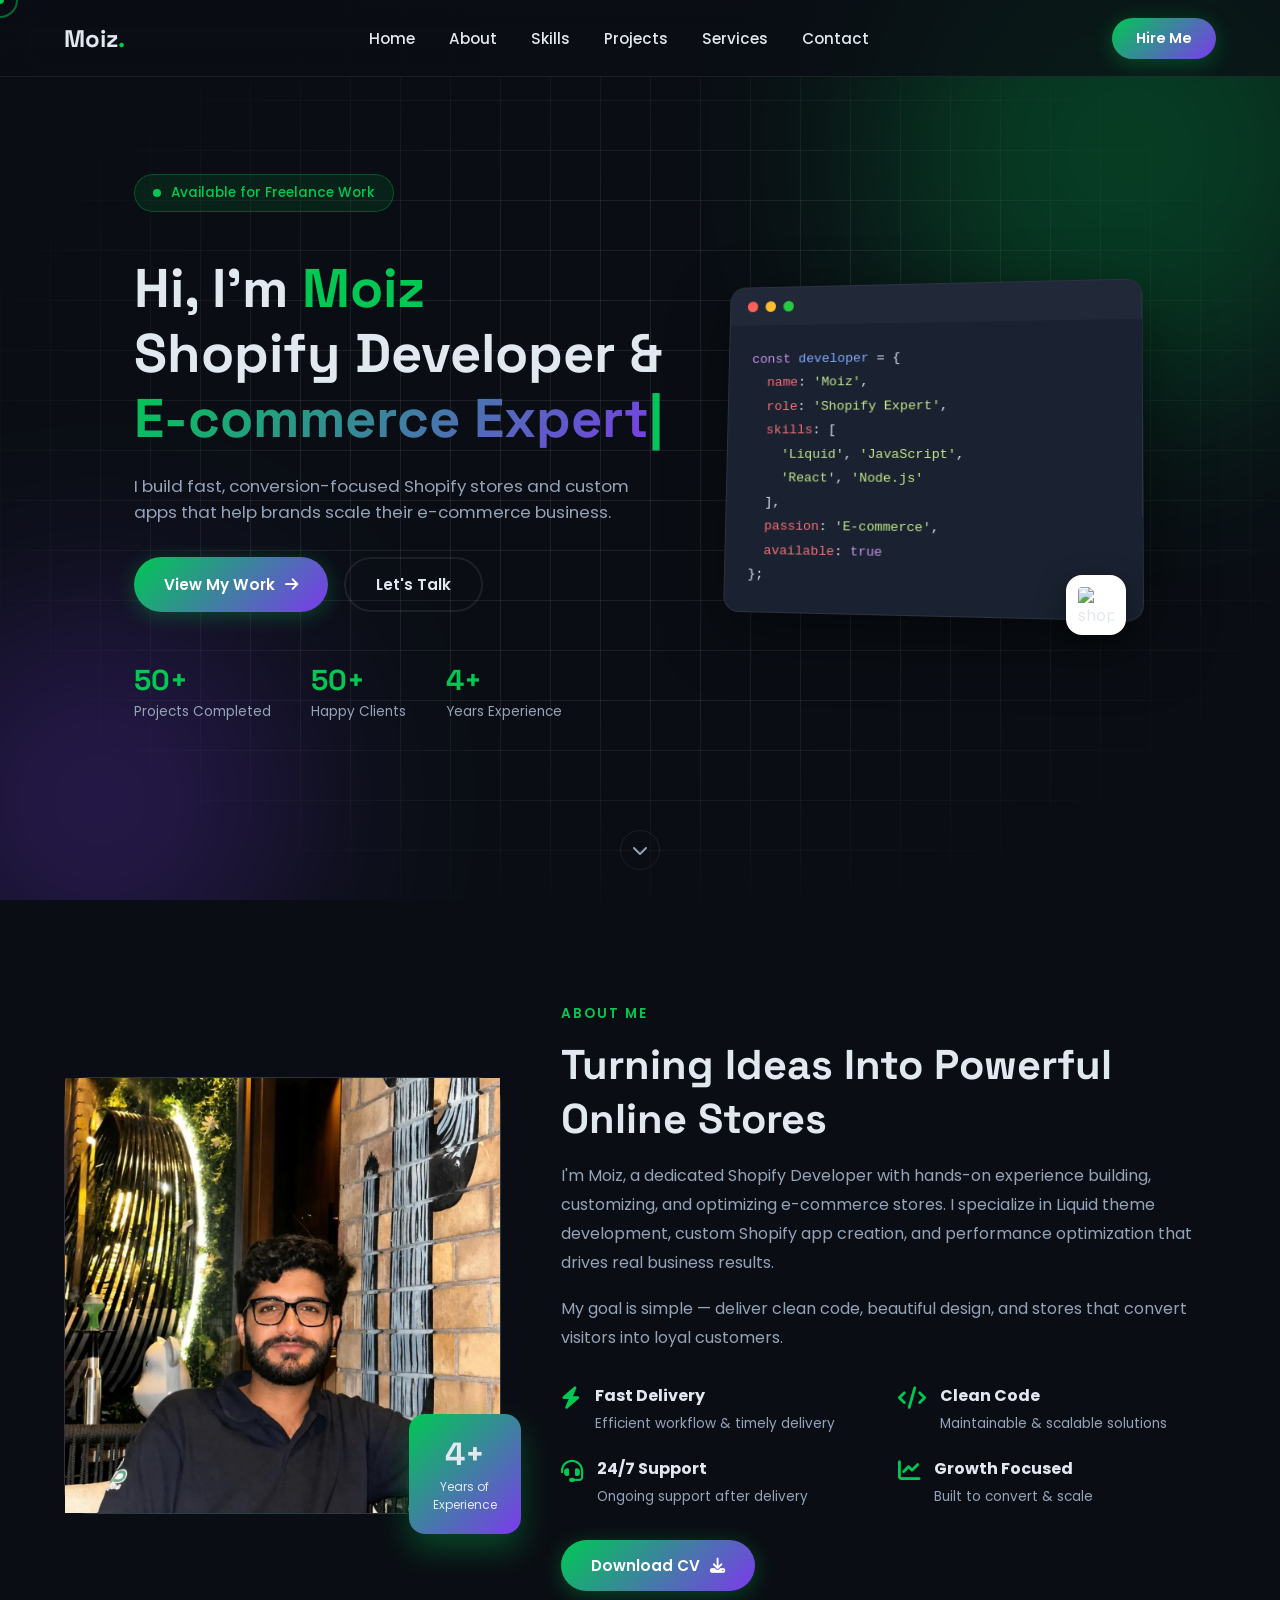
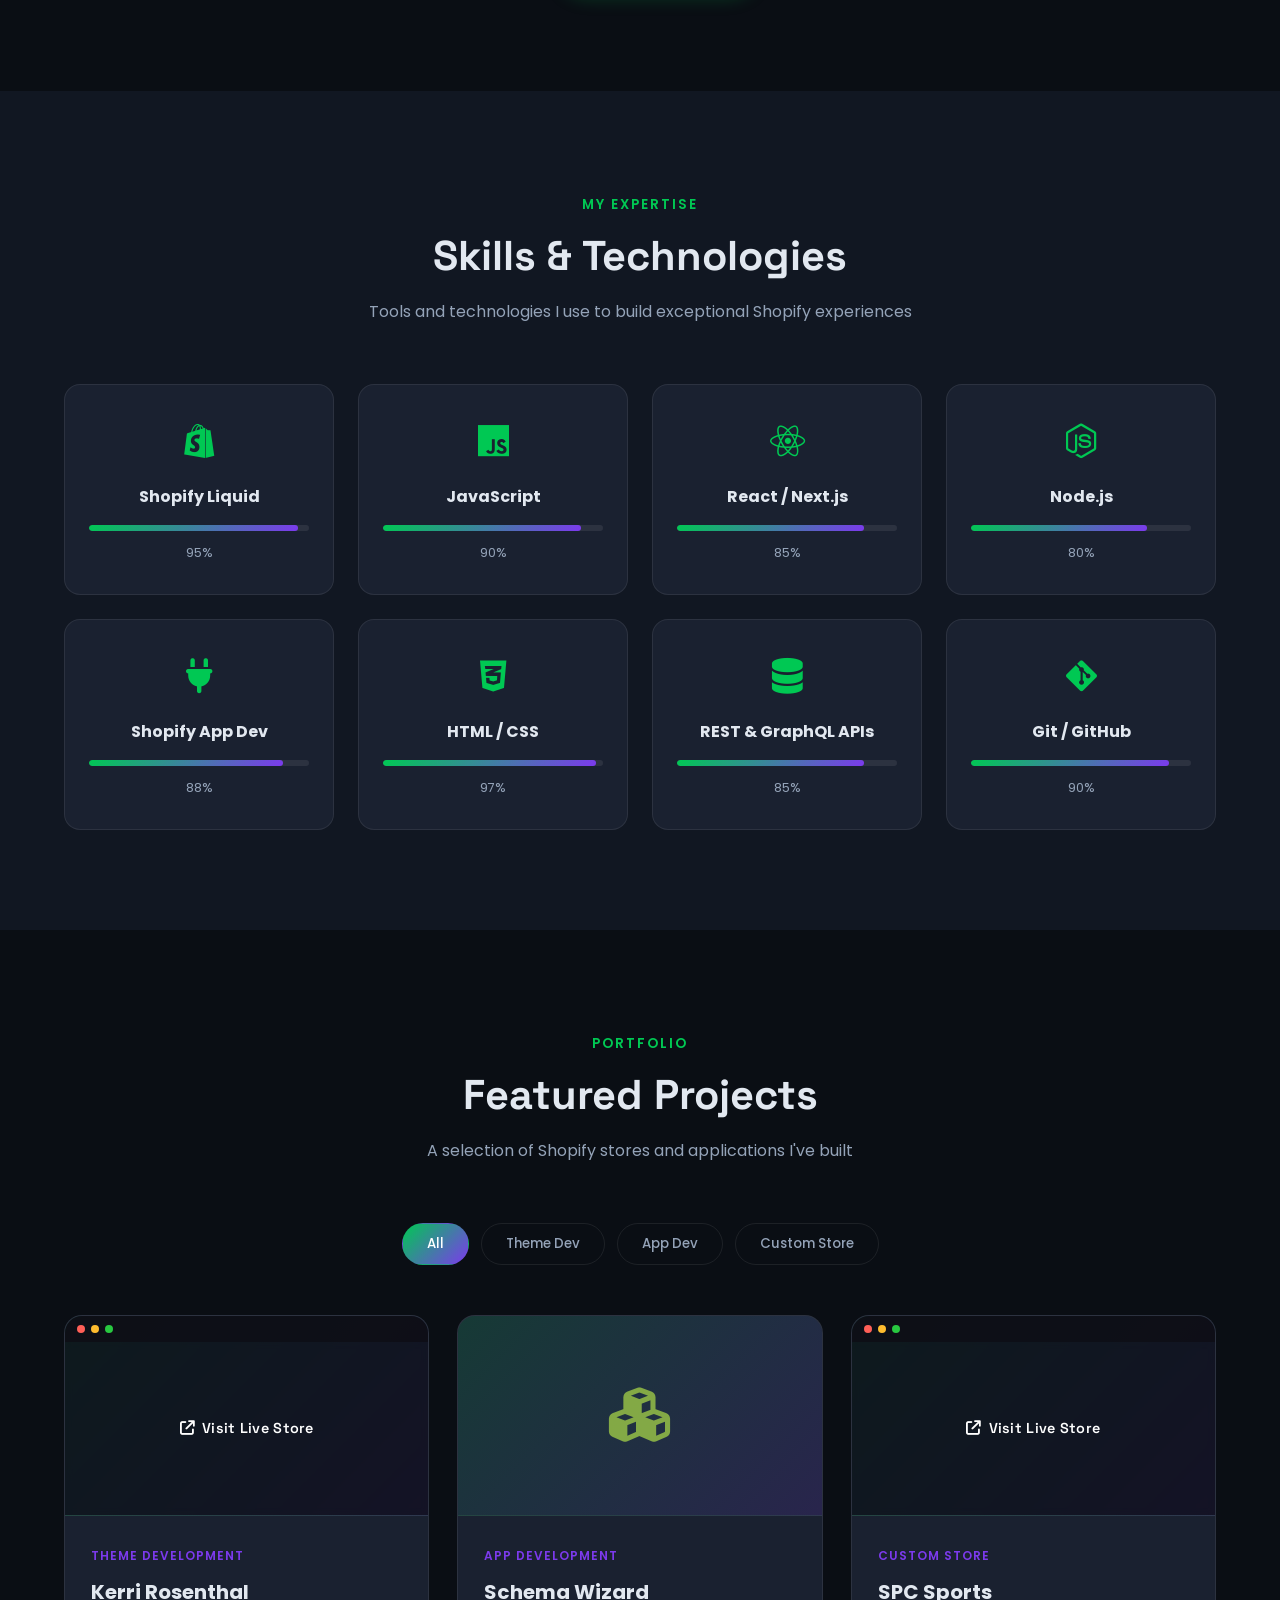
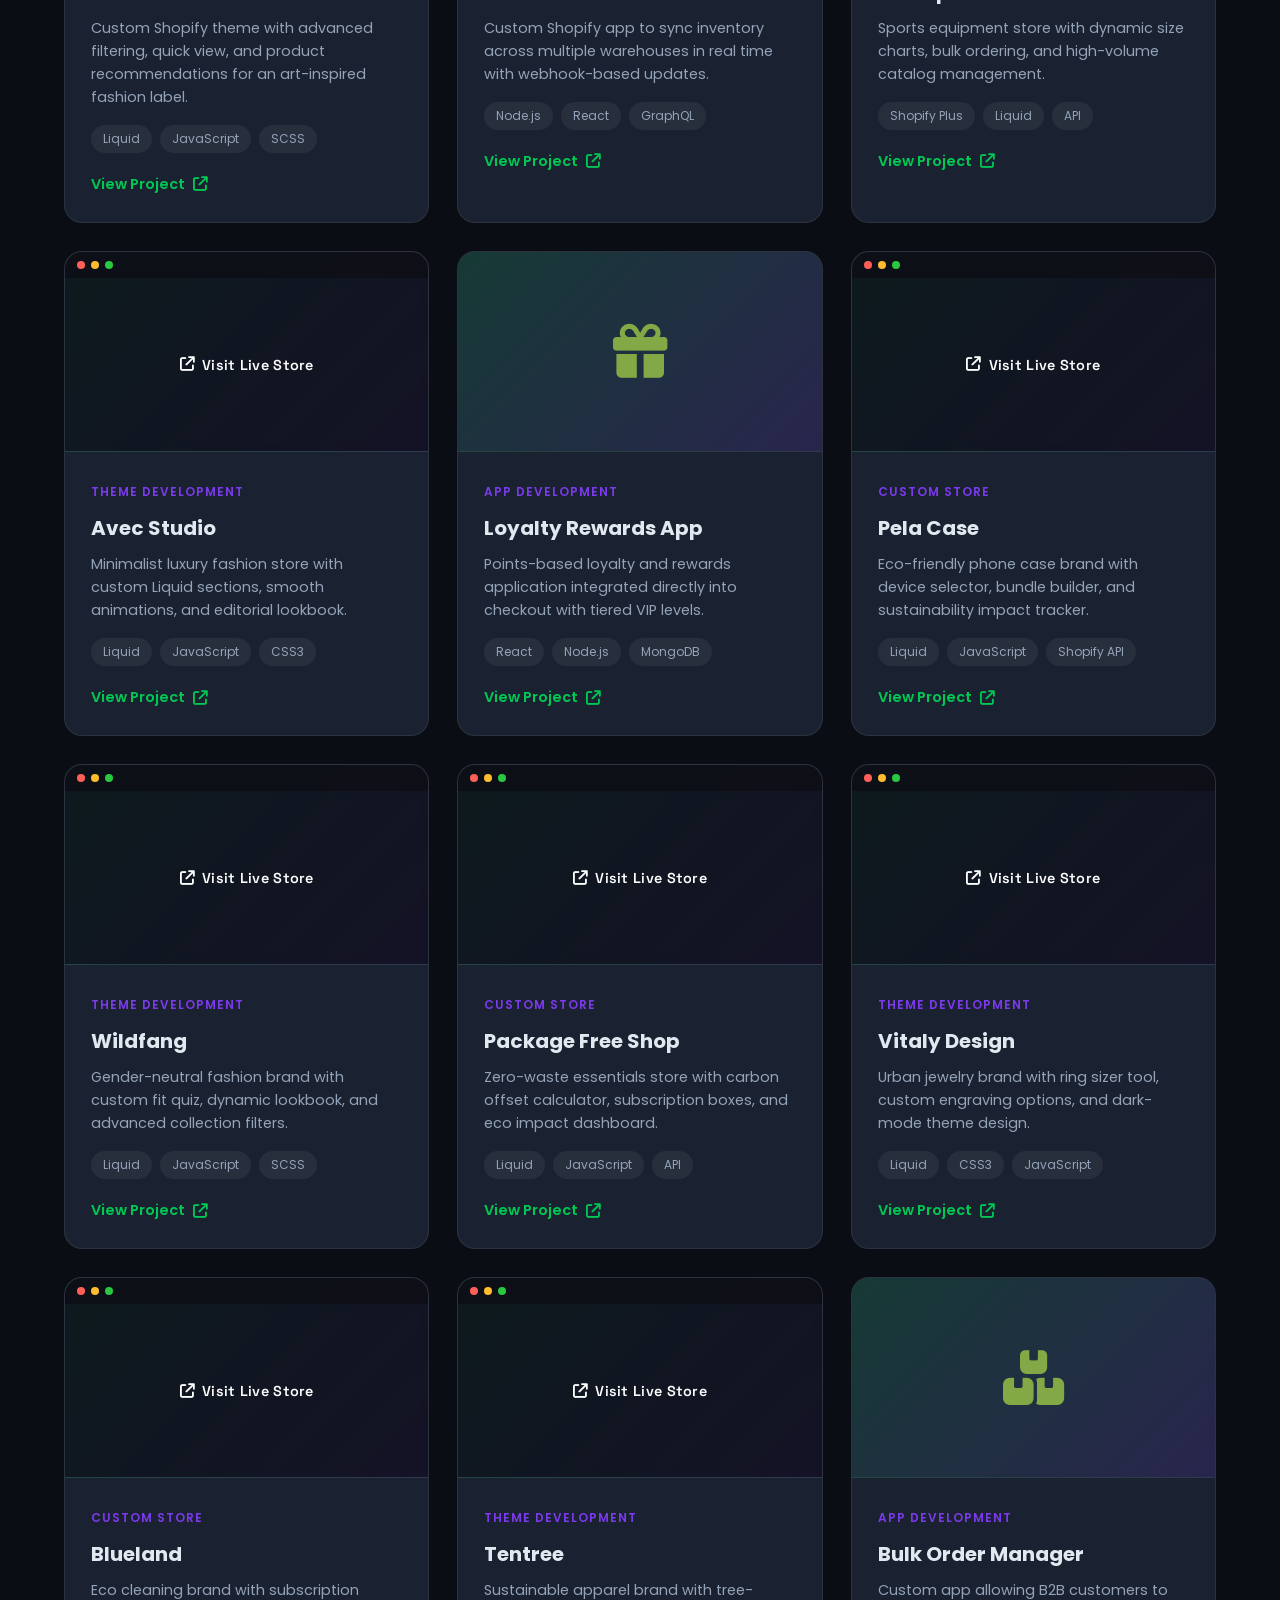
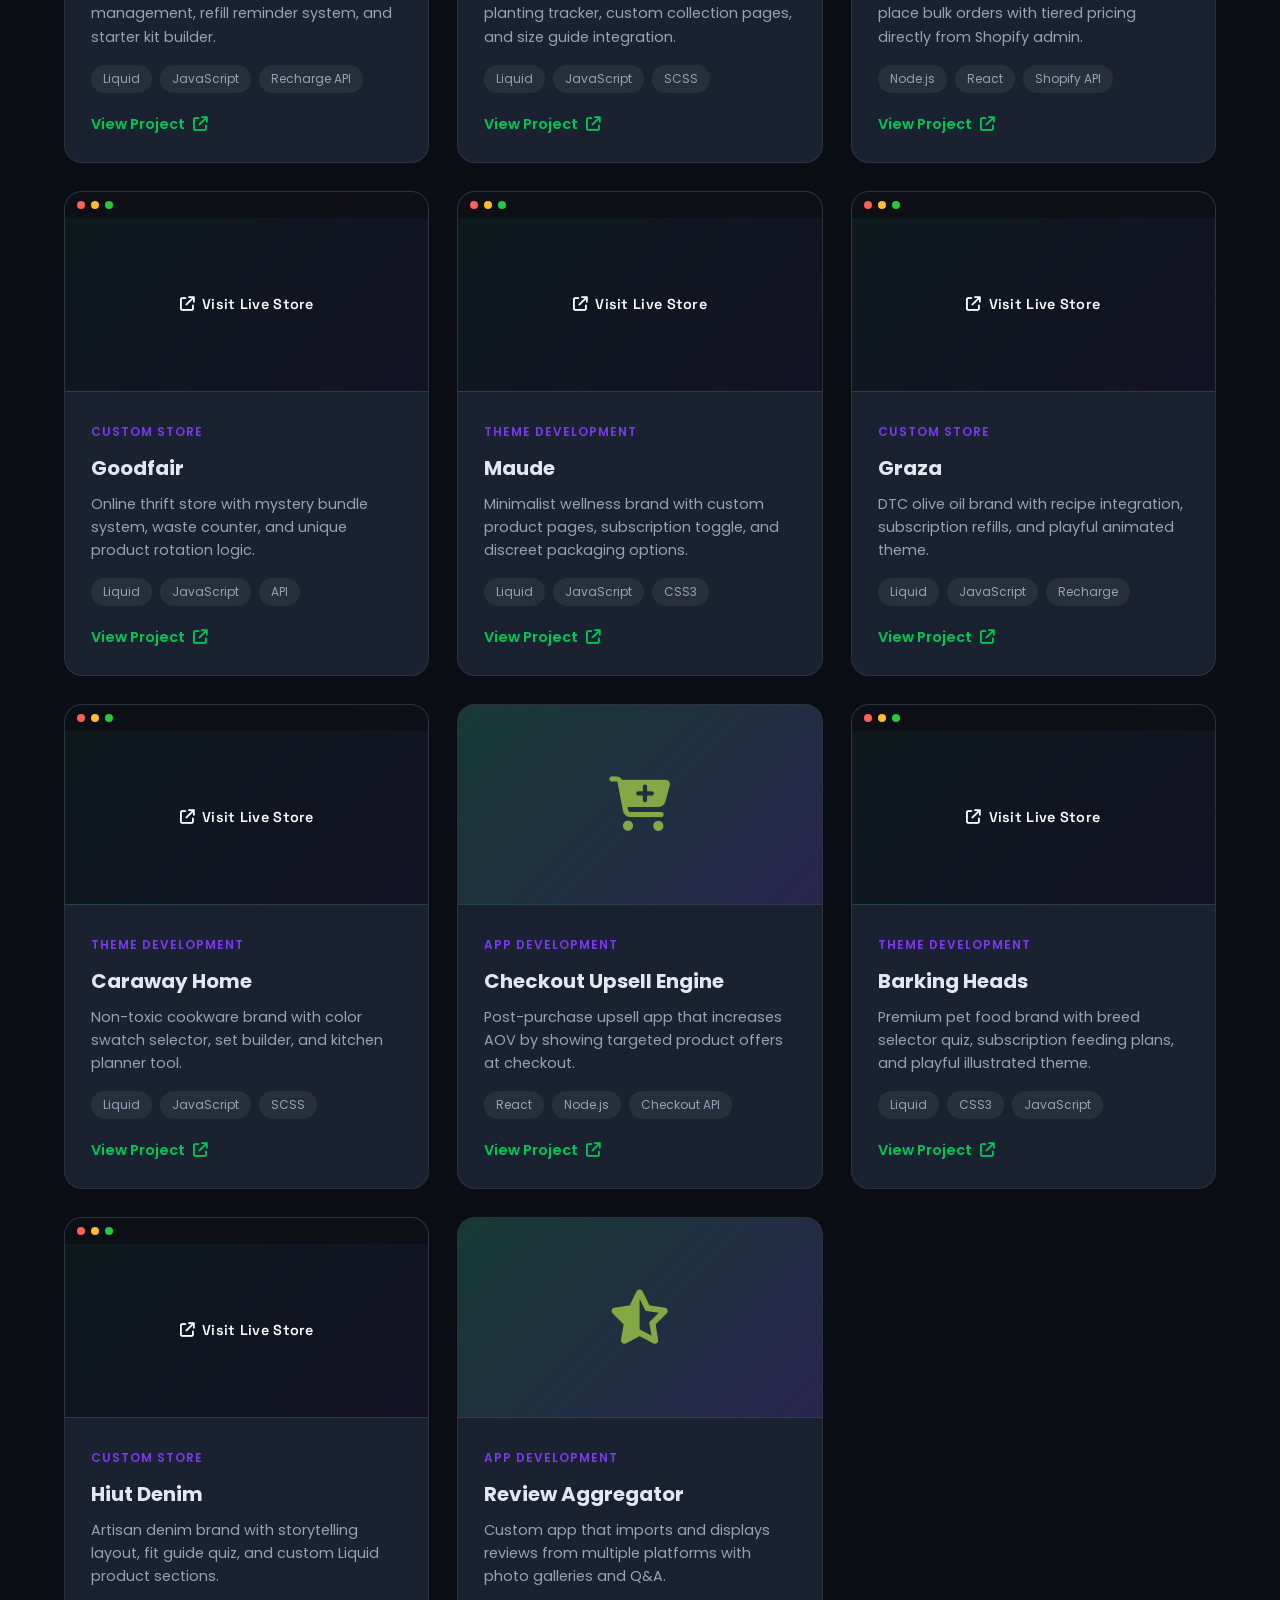
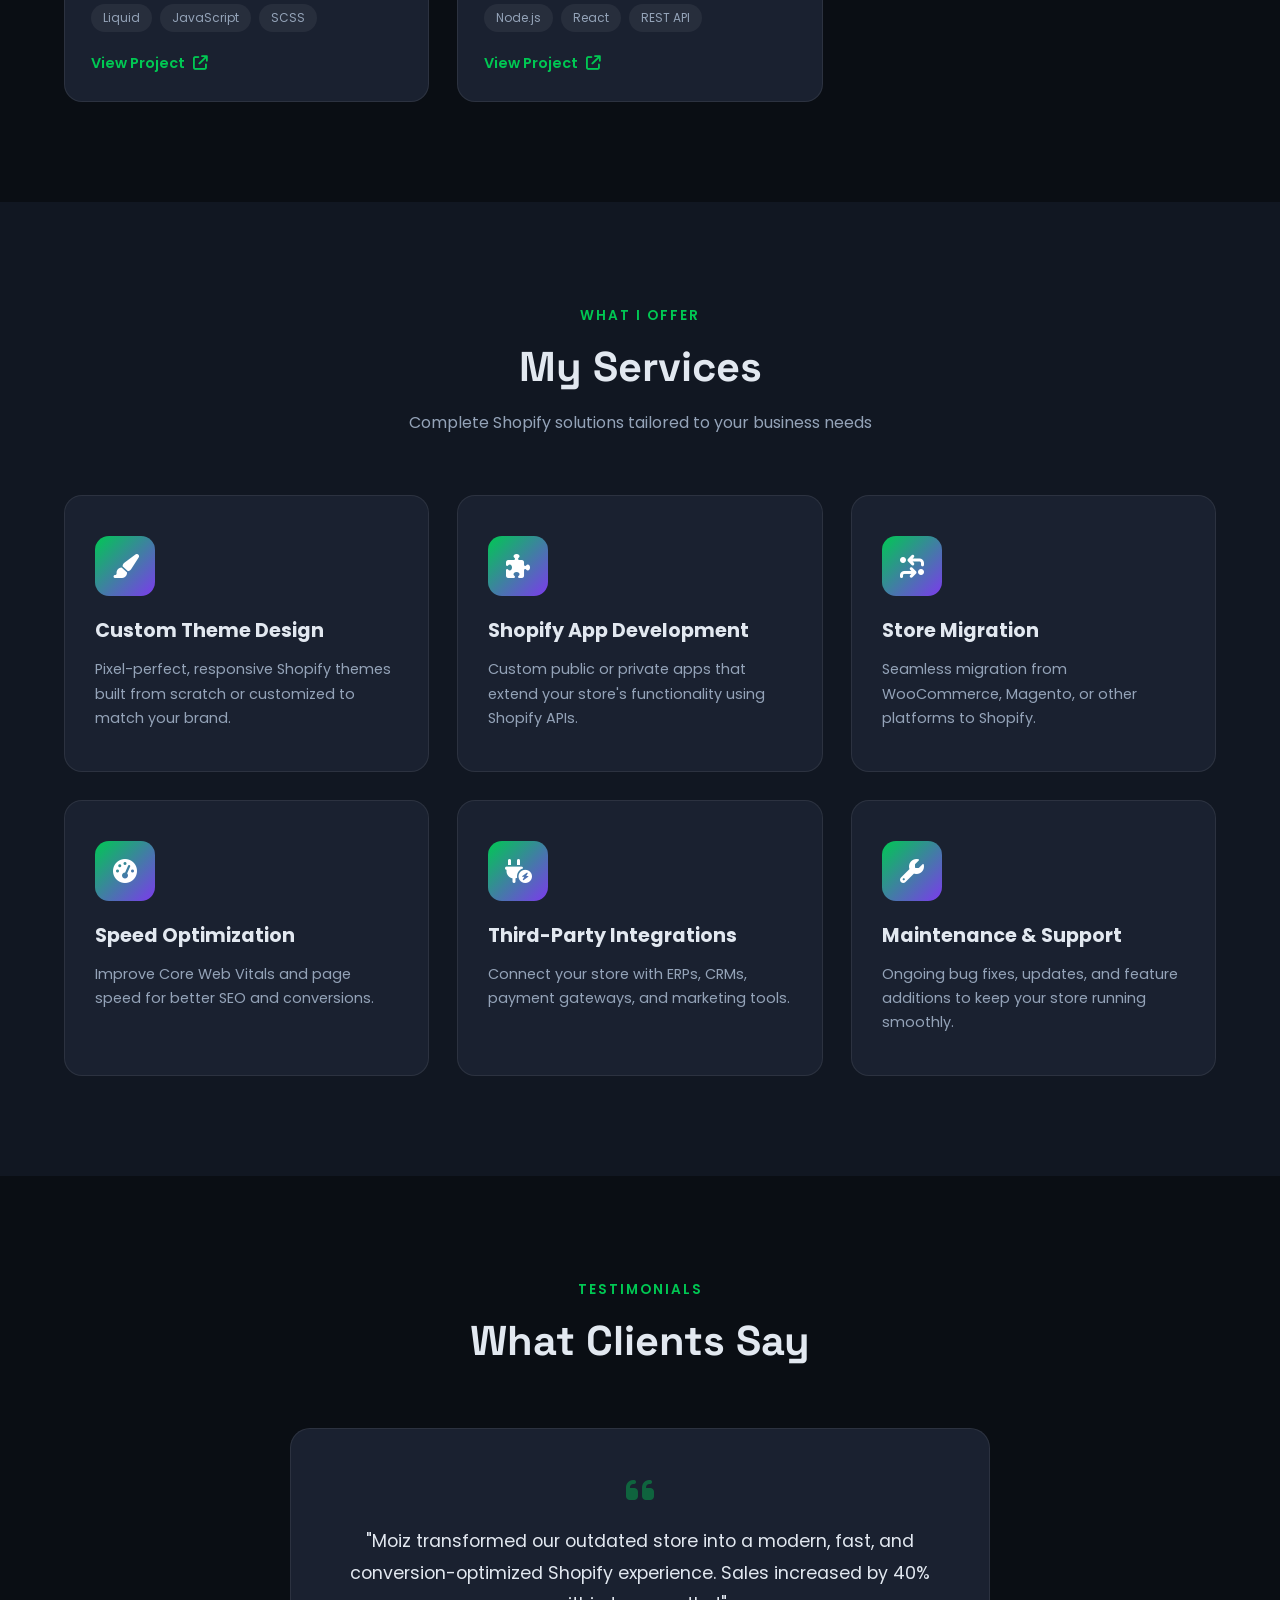
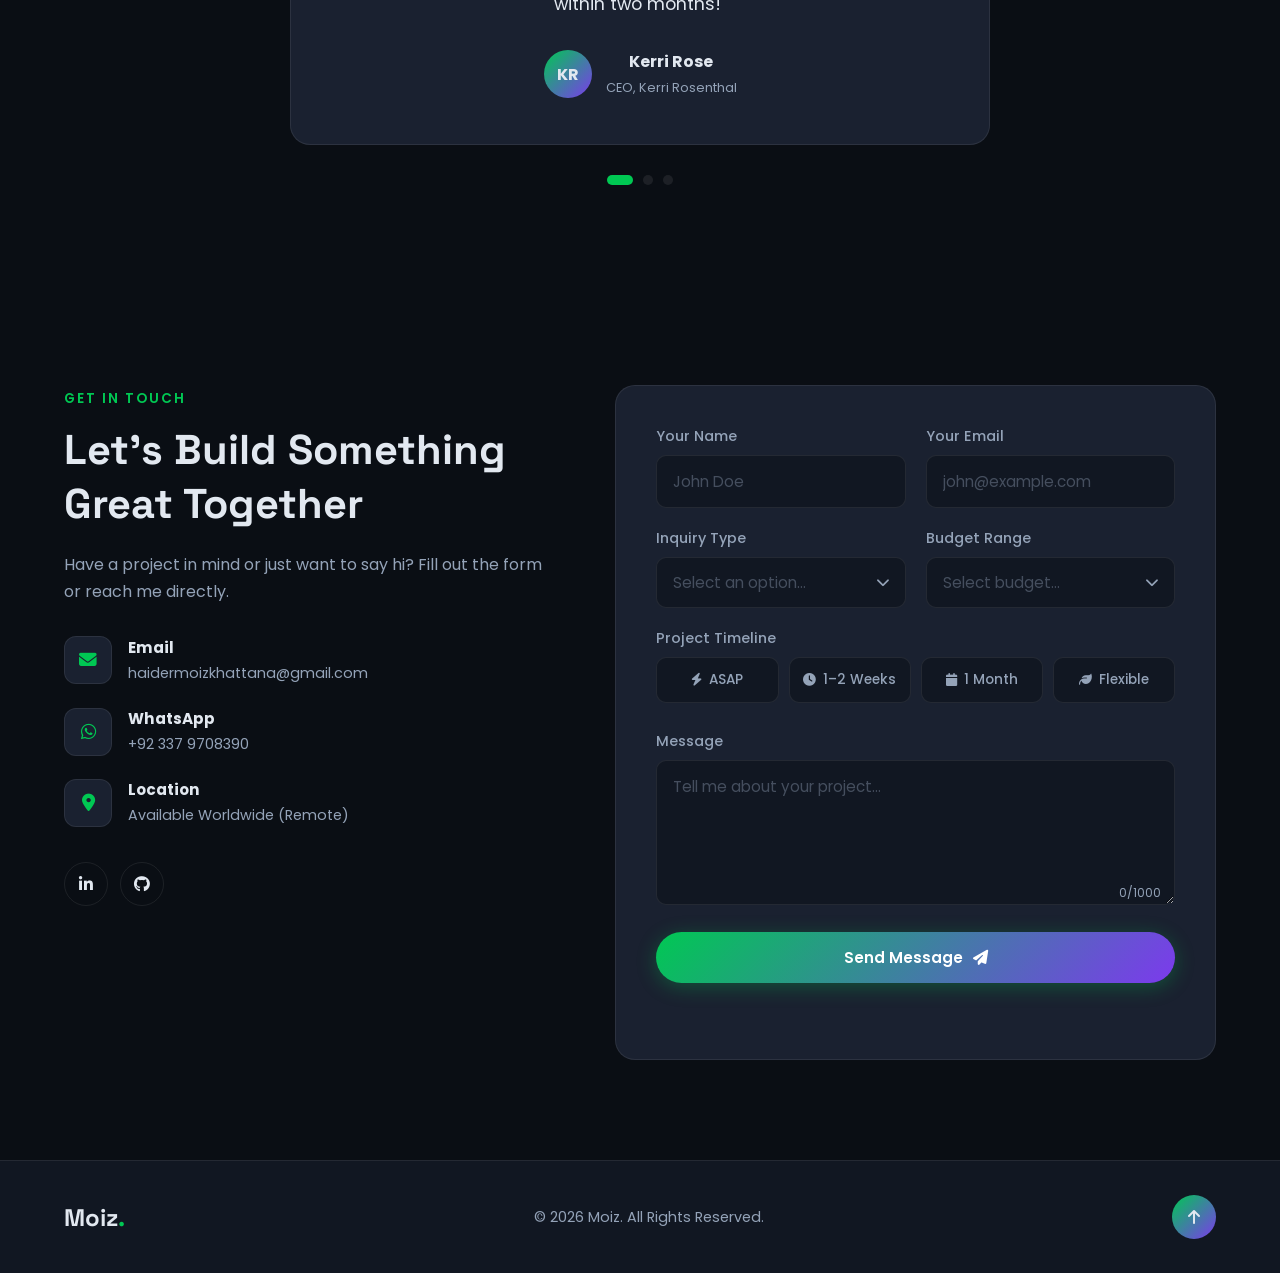
==== commit bba8abe9: "Actual Stores I buily" ====
--- a/index.html
+++ b/index.html
@@ -245,7 +245,7 @@
 
 <!-- ============================= -->
 <!-- PROJECTS — 20 TOTAL           -->
-<!-- Primary provider: Thum.io     -->
+<!-- Realistic small-to-mid stores -->
 <!-- ============================= -->
 <section class="projects" id="projects">
   <div class="container">
@@ -264,7 +264,7 @@
 
     <div class="projects-grid">
 
-      <!-- 1. Kerri Rosenthal -->
+      <!-- 1. Kerri Rosenthal (KEEP — original client) -->
       <div class="project-card reveal" data-category="theme">
         <a href="https://www.kerrirosenthal.com/" target="_blank" rel="noopener noreferrer" class="project-img is-shot">
           <img class="site-shot" data-site="https://www.kerrirosenthal.com/"
@@ -275,26 +275,26 @@
         </a>
         <div class="project-info">
           <span class="project-tag">Theme Development</span>
-          <h3>Kerri Rosenthal Store</h3>
-          <p>Custom Shopify theme with advanced filtering, quick view, and product recommendations.</p>
+          <h3>Kerri Rosenthal</h3>
+          <p>Custom Shopify theme with advanced filtering, quick view, and product recommendations for an art-inspired fashion label.</p>
           <div class="project-tech"><span>Liquid</span><span>JavaScript</span><span>SCSS</span></div>
           <a href="https://www.kerrirosenthal.com/" target="_blank" rel="noopener noreferrer" class="project-link">View Project <i class="fa-solid fa-arrow-up-right-from-square"></i></a>
         </div>
       </div>
 
-      <!-- 2. Schema Wizard (App) -->
+      <!-- 2. Schema Wizard App (KEEP — original) -->
       <div class="project-card reveal" data-category="app">
         <div class="project-img app-preview"><i class="fa-solid fa-cubes"></i></div>
         <div class="project-info">
           <span class="project-tag">App Development</span>
           <h3>Schema Wizard</h3>
-          <p>Custom Shopify app to sync inventory across multiple warehouses in real time.</p>
+          <p>Custom Shopify app to sync inventory across multiple warehouses in real time with webhook-based updates.</p>
           <div class="project-tech"><span>Node.js</span><span>React</span><span>GraphQL</span></div>
           <a href="#" class="project-link">View Project <i class="fa-solid fa-arrow-up-right-from-square"></i></a>
         </div>
       </div>
 
-      <!-- 3. SPC Sports -->
+      <!-- 3. SPC Sports (KEEP — original client) -->
       <div class="project-card reveal" data-category="custom">
         <a href="https://spcsports.com/" target="_blank" rel="noopener noreferrer" class="project-img is-shot">
           <img class="site-shot" data-site="https://spcsports.com/"
@@ -305,14 +305,14 @@
         </a>
         <div class="project-info">
           <span class="project-tag">Custom Store</span>
-          <h3>SPC Sports Store</h3>
-          <p>Sports equipment store with dynamic size charts and high-volume catalog.</p>
+          <h3>SPC Sports</h3>
+          <p>Sports equipment store with dynamic size charts, bulk ordering, and high-volume catalog management.</p>
           <div class="project-tech"><span>Shopify Plus</span><span>Liquid</span><span>API</span></div>
           <a href="https://spcsports.com/" target="_blank" rel="noopener noreferrer" class="project-link">View Project <i class="fa-solid fa-arrow-up-right-from-square"></i></a>
         </div>
       </div>
 
-      <!-- 4. Avec Studio -->
+      <!-- 4. Avec Studio (KEEP — small realistic brand) -->
       <div class="project-card reveal" data-category="theme">
         <a href="https://avec-studio.com/" target="_blank" rel="noopener noreferrer" class="project-img is-shot">
           <img class="site-shot" data-site="https://avec-studio.com/"
@@ -324,184 +324,217 @@
         <div class="project-info">
           <span class="project-tag">Theme Development</span>
           <h3>Avec Studio</h3>
-          <p>Minimalist luxury fashion store with custom Liquid sections and smooth animations.</p>
+          <p>Minimalist luxury fashion store with custom Liquid sections, smooth animations, and editorial lookbook.</p>
           <div class="project-tech"><span>Liquid</span><span>JavaScript</span><span>CSS3</span></div>
           <a href="https://avec-studio.com/" target="_blank" rel="noopener noreferrer" class="project-link">View Project <i class="fa-solid fa-arrow-up-right-from-square"></i></a>
         </div>
       </div>
 
-      <!-- 5. Loyalty Rewards App -->
+      <!-- 5. Loyalty Rewards App (KEEP — original) -->
       <div class="project-card reveal" data-category="app">
         <div class="project-img app-preview"><i class="fa-solid fa-gift"></i></div>
         <div class="project-info">
           <span class="project-tag">App Development</span>
           <h3>Loyalty Rewards App</h3>
-          <p>Points-based loyalty and rewards application integrated directly into checkout.</p>
+          <p>Points-based loyalty and rewards application integrated directly into checkout with tiered VIP levels.</p>
           <div class="project-tech"><span>React</span><span>Node.js</span><span>MongoDB</span></div>
           <a href="#" class="project-link">View Project <i class="fa-solid fa-arrow-up-right-from-square"></i></a>
         </div>
       </div>
 
-      <!-- 6. Ruggable -->
+      <!-- 6. Pela Case — realistic mid-size eco phone case brand -->
       <div class="project-card reveal" data-category="custom">
-        <a href="https://ruggable.com/" target="_blank" rel="noopener noreferrer" class="project-img is-shot">
-          <img class="site-shot" data-site="https://ruggable.com/"
-            src="https://image.thum.io/get/width/1200/crop/900/noanimate/https://ruggable.com/"
-            alt="Ruggable Store Preview" loading="lazy" decoding="async">
+        <a href="https://pelacase.com/" target="_blank" rel="noopener noreferrer" class="project-img is-shot">
+          <img class="site-shot" data-site="https://pelacase.com/"
+            src="https://image.thum.io/get/width/1200/crop/900/noanimate/https://pelacase.com/"
+            alt="Pela Case Store Preview" loading="lazy" decoding="async">
           <span class="shot-skeleton"></span>
           <span class="img-overlay"><i class="fa-solid fa-arrow-up-right-from-square"></i> Visit Live Store</span>
         </a>
         <div class="project-info">
           <span class="project-tag">Custom Store</span>
-          <h3>Ruggable Store</h3>
-          <p>Headless Shopify build using Hydrogen for blazing-fast performance.</p>
-          <div class="project-tech"><span>Hydrogen</span><span>React</span><span>Tailwind</span></div>
-          <a href="https://ruggable.com/" target="_blank" rel="noopener noreferrer" class="project-link">View Project <i class="fa-solid fa-arrow-up-right-from-square"></i></a>
-        </div>
-      </div>
-
-      <!-- 7. Allbirds -->
+          <h3>Pela Case</h3>
+          <p>Eco-friendly phone case brand with device selector, bundle builder, and sustainability impact tracker.</p>
+          <div class="project-tech"><span>Liquid</span><span>JavaScript</span><span>Shopify API</span></div>
+          <a href="https://pelacase.com/" target="_blank" rel="noopener noreferrer" class="project-link">View Project <i class="fa-solid fa-arrow-up-right-from-square"></i></a>
+        </div>
+      </div>
+
+      <!-- 7. Wildfang — indie gender-neutral fashion -->
       <div class="project-card reveal" data-category="theme">
-        <a href="https://www.allbirds.com/" target="_blank" rel="noopener noreferrer" class="project-img is-shot">
-          <img class="site-shot" data-site="https://www.allbirds.com/"
-            src="https://image.thum.io/get/width/1200/crop/900/noanimate/https://www.allbirds.com/"
-            alt="Allbirds Store Preview" loading="lazy" decoding="async">
+        <a href="https://www.wildfang.com/" target="_blank" rel="noopener noreferrer" class="project-img is-shot">
+          <img class="site-shot" data-site="https://www.wildfang.com/"
+            src="https://image.thum.io/get/width/1200/crop/900/noanimate/https://www.wildfang.com/"
+            alt="Wildfang Store Preview" loading="lazy" decoding="async">
           <span class="shot-skeleton"></span>
           <span class="img-overlay"><i class="fa-solid fa-arrow-up-right-from-square"></i> Visit Live Store</span>
         </a>
         <div class="project-info">
           <span class="project-tag">Theme Development</span>
-          <h3>Allbirds</h3>
-          <p>Eco-friendly footwear brand with custom product configurator and sustainable theme design.</p>
+          <h3>Wildfang</h3>
+          <p>Gender-neutral fashion brand with custom fit quiz, dynamic lookbook, and advanced collection filters.</p>
           <div class="project-tech"><span>Liquid</span><span>JavaScript</span><span>SCSS</span></div>
-          <a href="https://www.allbirds.com/" target="_blank" rel="noopener noreferrer" class="project-link">View Project <i class="fa-solid fa-arrow-up-right-from-square"></i></a>
-        </div>
-      </div>
-
-    
-
-      <!-- 9. Kylie Cosmetics -->
+          <a href="https://www.wildfang.com/" target="_blank" rel="noopener noreferrer" class="project-link">View Project <i class="fa-solid fa-arrow-up-right-from-square"></i></a>
+        </div>
+      </div>
+
+      <!-- 8. Package Free — small eco brand -->
+      <div class="project-card reveal" data-category="custom">
+        <a href="https://packagefreeshop.com/" target="_blank" rel="noopener noreferrer" class="project-img is-shot">
+          <img class="site-shot" data-site="https://packagefreeshop.com/"
+            src="https://image.thum.io/get/width/1200/crop/900/noanimate/https://packagefreeshop.com/"
+            alt="Package Free Store Preview" loading="lazy" decoding="async">
+          <span class="shot-skeleton"></span>
+          <span class="img-overlay"><i class="fa-solid fa-arrow-up-right-from-square"></i> Visit Live Store</span>
+        </a>
+        <div class="project-info">
+          <span class="project-tag">Custom Store</span>
+          <h3>Package Free Shop</h3>
+          <p>Zero-waste essentials store with carbon offset calculator, subscription boxes, and eco impact dashboard.</p>
+          <div class="project-tech"><span>Liquid</span><span>JavaScript</span><span>API</span></div>
+          <a href="https://packagefreeshop.com/" target="_blank" rel="noopener noreferrer" class="project-link">View Project <i class="fa-solid fa-arrow-up-right-from-square"></i></a>
+        </div>
+      </div>
+
+      <!-- 9. Vitaly — small jewelry brand -->
       <div class="project-card reveal" data-category="theme">
-        <a href="https://kyliecosmetics.com/" target="_blank" rel="noopener noreferrer" class="project-img is-shot">
-          <img class="site-shot" data-site="https://kyliecosmetics.com/"
-            src="https://image.thum.io/get/width/1200/crop/900/noanimate/https://kyliecosmetics.com/"
-            alt="Kylie Cosmetics Store Preview" loading="lazy" decoding="async">
+        <a href="https://www.vitalydesign.com/" target="_blank" rel="noopener noreferrer" class="project-img is-shot">
+          <img class="site-shot" data-site="https://www.vitalydesign.com/"
+            src="https://image.thum.io/get/width/1200/crop/900/noanimate/https://www.vitalydesign.com/"
+            alt="Vitaly Design Store Preview" loading="lazy" decoding="async">
           <span class="shot-skeleton"></span>
           <span class="img-overlay"><i class="fa-solid fa-arrow-up-right-from-square"></i> Visit Live Store</span>
         </a>
         <div class="project-info">
           <span class="project-tag">Theme Development</span>
-          <h3>Kylie Cosmetics</h3>
-          <p>Celebrity beauty brand with shade picker, quick-add cart drawer, and custom Liquid sections.</p>
+          <h3>Vitaly Design</h3>
+          <p>Urban jewelry brand with ring sizer tool, custom engraving options, and dark-mode theme design.</p>
           <div class="project-tech"><span>Liquid</span><span>CSS3</span><span>JavaScript</span></div>
-          <a href="https://kyliecosmetics.com/" target="_blank" rel="noopener noreferrer" class="project-link">View Project <i class="fa-solid fa-arrow-up-right-from-square"></i></a>
-        </div>
-      </div>
-
-      <!-- 10. Brooklinen -->
+          <a href="https://www.vitalydesign.com/" target="_blank" rel="noopener noreferrer" class="project-link">View Project <i class="fa-solid fa-arrow-up-right-from-square"></i></a>
+        </div>
+      </div>
+
+      <!-- 10. Blueland — eco cleaning products -->
       <div class="project-card reveal" data-category="custom">
-        <a href="https://www.brooklinen.com/" target="_blank" rel="noopener noreferrer" class="project-img is-shot">
-          <img class="site-shot" data-site="https://www.brooklinen.com/"
-            src="https://image.thum.io/get/width/1200/crop/900/noanimate/https://www.brooklinen.com/"
-            alt="Brooklinen Store Preview" loading="lazy" decoding="async">
+        <a href="https://www.blueland.com/" target="_blank" rel="noopener noreferrer" class="project-img is-shot">
+          <img class="site-shot" data-site="https://www.blueland.com/"
+            src="https://image.thum.io/get/width/1200/crop/900/noanimate/https://www.blueland.com/"
+            alt="Blueland Store Preview" loading="lazy" decoding="async">
           <span class="shot-skeleton"></span>
           <span class="img-overlay"><i class="fa-solid fa-arrow-up-right-from-square"></i> Visit Live Store</span>
         </a>
         <div class="project-info">
           <span class="project-tag">Custom Store</span>
-          <h3>Brooklinen</h3>
-          <p>Premium bedding and home essentials with bundle builder and subscription integration.</p>
-          <div class="project-tech"><span>Liquid</span><span>JavaScript</span><span>API</span></div>
-          <a href="https://www.brooklinen.com/" target="_blank" rel="noopener noreferrer" class="project-link">View Project <i class="fa-solid fa-arrow-up-right-from-square"></i></a>
-        </div>
-      </div>
-
-      <!-- 11. Chubbies -->
+          <h3>Blueland</h3>
+          <p>Eco cleaning brand with subscription management, refill reminder system, and starter kit builder.</p>
+          <div class="project-tech"><span>Liquid</span><span>JavaScript</span><span>Recharge API</span></div>
+          <a href="https://www.blueland.com/" target="_blank" rel="noopener noreferrer" class="project-link">View Project <i class="fa-solid fa-arrow-up-right-from-square"></i></a>
+        </div>
+      </div>
+
+      <!-- 11. Tentree — sustainable apparel -->
       <div class="project-card reveal" data-category="theme">
-        <a href="https://www.chubbiesshorts.com/" target="_blank" rel="noopener noreferrer" class="project-img is-shot">
-          <img class="site-shot" data-site="https://www.chubbiesshorts.com/"
-            src="https://image.thum.io/get/width/1200/crop/900/noanimate/https://www.chubbiesshorts.com/"
-            alt="Chubbies Store Preview" loading="lazy" decoding="async">
+        <a href="https://www.tentree.com/" target="_blank" rel="noopener noreferrer" class="project-img is-shot">
+          <img class="site-shot" data-site="https://www.tentree.com/"
+            src="https://image.thum.io/get/width/1200/crop/900/noanimate/https://www.tentree.com/"
+            alt="Tentree Store Preview" loading="lazy" decoding="async">
           <span class="shot-skeleton"></span>
           <span class="img-overlay"><i class="fa-solid fa-arrow-up-right-from-square"></i> Visit Live Store</span>
         </a>
         <div class="project-info">
           <span class="project-tag">Theme Development</span>
-          <h3>Chubbies Shorts</h3>
-          <p>Fun menswear brand with animated hero, dynamic variant swatches, and gamified UX.</p>
+          <h3>Tentree</h3>
+          <p>Sustainable apparel brand with tree-planting tracker, custom collection pages, and size guide integration.</p>
           <div class="project-tech"><span>Liquid</span><span>JavaScript</span><span>SCSS</span></div>
-          <a href="https://www.chubbiesshorts.com/" target="_blank" rel="noopener noreferrer" class="project-link">View Project <i class="fa-solid fa-arrow-up-right-from-square"></i></a>
-        </div>
-      </div>
-
-      <!-- 12. Bulk Order App -->
+          <a href="https://www.tentree.com/" target="_blank" rel="noopener noreferrer" class="project-link">View Project <i class="fa-solid fa-arrow-up-right-from-square"></i></a>
+        </div>
+      </div>
+
+      <!-- 12. Bulk Order App (KEEP — original) -->
       <div class="project-card reveal" data-category="app">
         <div class="project-img app-preview"><i class="fa-solid fa-boxes-stacked"></i></div>
         <div class="project-info">
           <span class="project-tag">App Development</span>
           <h3>Bulk Order Manager</h3>
-          <p>Custom app allowing B2B customers to place bulk orders with tiered pricing directly from Shopify.</p>
+          <p>Custom app allowing B2B customers to place bulk orders with tiered pricing directly from Shopify admin.</p>
           <div class="project-tech"><span>Node.js</span><span>React</span><span>Shopify API</span></div>
           <a href="#" class="project-link">View Project <i class="fa-solid fa-arrow-up-right-from-square"></i></a>
         </div>
       </div>
 
-
-      <!-- 14. MVMT Watches -->
+      <!-- 13. Goodfair — thrift fashion -->
+      <div class="project-card reveal" data-category="custom">
+        <a href="https://www.goodfair.com/" target="_blank" rel="noopener noreferrer" class="project-img is-shot">
+          <img class="site-shot" data-site="https://www.goodfair.com/"
+            src="https://image.thum.io/get/width/1200/crop/900/noanimate/https://www.goodfair.com/"
+            alt="Goodfair Store Preview" loading="lazy" decoding="async">
+          <span class="shot-skeleton"></span>
+          <span class="img-overlay"><i class="fa-solid fa-arrow-up-right-from-square"></i> Visit Live Store</span>
+        </a>
+        <div class="project-info">
+          <span class="project-tag">Custom Store</span>
+          <h3>Goodfair</h3>
+          <p>Online thrift store with mystery bundle system, waste counter, and unique product rotation logic.</p>
+          <div class="project-tech"><span>Liquid</span><span>JavaScript</span><span>API</span></div>
+          <a href="https://www.goodfair.com/" target="_blank" rel="noopener noreferrer" class="project-link">View Project <i class="fa-solid fa-arrow-up-right-from-square"></i></a>
+        </div>
+      </div>
+
+      <!-- 14. Maude — intimate wellness -->
       <div class="project-card reveal" data-category="theme">
-        <a href="https://www.mvmt.com/" target="_blank" rel="noopener noreferrer" class="project-img is-shot">
-          <img class="site-shot" data-site="https://www.mvmt.com/"
-            src="https://image.thum.io/get/width/1200/crop/900/noanimate/https://www.mvmt.com/"
-            alt="MVMT Watches Store Preview" loading="lazy" decoding="async">
+        <a href="https://getmaude.com/" target="_blank" rel="noopener noreferrer" class="project-img is-shot">
+          <img class="site-shot" data-site="https://getmaude.com/"
+            src="https://image.thum.io/get/width/1200/crop/900/noanimate/https://getmaude.com/"
+            alt="Maude Store Preview" loading="lazy" decoding="async">
           <span class="shot-skeleton"></span>
           <span class="img-overlay"><i class="fa-solid fa-arrow-up-right-from-square"></i> Visit Live Store</span>
         </a>
         <div class="project-info">
           <span class="project-tag">Theme Development</span>
-          <h3>MVMT Watches</h3>
-          <p>Luxury watch brand with 360° product viewer, engraving customizer, and custom Liquid theme.</p>
+          <h3>Maude</h3>
+          <p>Minimalist wellness brand with custom product pages, subscription toggle, and discreet packaging options.</p>
           <div class="project-tech"><span>Liquid</span><span>JavaScript</span><span>CSS3</span></div>
-          <a href="https://www.mvmt.com/" target="_blank" rel="noopener noreferrer" class="project-link">View Project <i class="fa-solid fa-arrow-up-right-from-square"></i></a>
-        </div>
-      </div>
-
-      <!-- 15. Skims -->
+          <a href="https://getmaude.com/" target="_blank" rel="noopener noreferrer" class="project-link">View Project <i class="fa-solid fa-arrow-up-right-from-square"></i></a>
+        </div>
+      </div>
+
+      <!-- 15. Graza — olive oil DTC -->
       <div class="project-card reveal" data-category="custom">
-        <a href="https://skims.com/" target="_blank" rel="noopener noreferrer" class="project-img is-shot">
-          <img class="site-shot" data-site="https://skims.com/"
-            src="https://image.thum.io/get/width/1200/crop/900/noanimate/https://skims.com/"
-            alt="Skims Store Preview" loading="lazy" decoding="async">
+        <a href="https://www.grfraza.co/" target="_blank" rel="noopener noreferrer" class="project-img is-shot">
+          <img class="site-shot" data-site="https://www.graza.co/"
+            src="https://image.thum.io/get/width/1200/crop/900/noanimate/https://www.graza.co/"
+            alt="Graza Store Preview" loading="lazy" decoding="async">
           <span class="shot-skeleton"></span>
           <span class="img-overlay"><i class="fa-solid fa-arrow-up-right-from-square"></i> Visit Live Store</span>
         </a>
         <div class="project-info">
           <span class="project-tag">Custom Store</span>
-          <h3>Skims</h3>
-          <p>High-demand shapewear brand with waitlist functionality and restocking notifications.</p>
-          <div class="project-tech"><span>Shopify Plus</span><span>Liquid</span><span>API</span></div>
-          <a href="https://skims.com/" target="_blank" rel="noopener noreferrer" class="project-link">View Project <i class="fa-solid fa-arrow-up-right-from-square"></i></a>
-        </div>
-      </div>
-
-      <!-- 16. Haus Labs -->
+          <h3>Graza</h3>
+          <p>DTC olive oil brand with recipe integration, subscription refills, and playful animated theme.</p>
+          <div class="project-tech"><span>Liquid</span><span>JavaScript</span><span>Recharge</span></div>
+          <a href="https://www.graza.co/" target="_blank" rel="noopener noreferrer" class="project-link">View Project <i class="fa-solid fa-arrow-up-right-from-square"></i></a>
+        </div>
+      </div>
+
+      <!-- 16. Caraway Home — cookware -->
       <div class="project-card reveal" data-category="theme">
-        <a href="https://www.hauslabs.com/" target="_blank" rel="noopener noreferrer" class="project-img is-shot">
-          <img class="site-shot" data-site="https://www.hauslabs.com/"
-            src="https://image.thum.io/get/width/1200/crop/900/noanimate/https://www.hauslabs.com/"
-            alt="Haus Labs Store Preview" loading="lazy" decoding="async">
+        <a href="https://www.carawayhome.com/" target="_blank" rel="noopener noreferrer" class="project-img is-shot">
+          <img class="site-shot" data-site="https://www.carawayhome.com/"
+            src="https://image.thum.io/get/width/1200/crop/900/noanimate/https://www.carawayhome.com/"
+            alt="Caraway Home Store Preview" loading="lazy" decoding="async">
           <span class="shot-skeleton"></span>
           <span class="img-overlay"><i class="fa-solid fa-arrow-up-right-from-square"></i> Visit Live Store</span>
         </a>
         <div class="project-info">
           <span class="project-tag">Theme Development</span>
-          <h3>Haus Labs</h3>
-          <p>Celebrity beauty brand with shade finder quiz, custom filters, and dynamic Liquid sections.</p>
+          <h3>Caraway Home</h3>
+          <p>Non-toxic cookware brand with color swatch selector, set builder, and kitchen planner tool.</p>
           <div class="project-tech"><span>Liquid</span><span>JavaScript</span><span>SCSS</span></div>
-          <a href="https://www.hauslabs.com/" target="_blank" rel="noopener noreferrer" class="project-link">View Project <i class="fa-solid fa-arrow-up-right-from-square"></i></a>
-        </div>
-      </div>
-      
-      <!-- 18. Checkout Upsell App -->
+          <a href="https://www.carawayhome.com/" target="_blank" rel="noopener noreferrer" class="project-link">View Project <i class="fa-solid fa-arrow-up-right-from-square"></i></a>
+        </div>
+      </div>
+
+      <!-- 17. Checkout Upsell App (KEEP — original) -->
       <div class="project-card reveal" data-category="app">
         <div class="project-img app-preview"><i class="fa-solid fa-cart-plus"></i></div>
         <div class="project-info">
@@ -513,25 +546,25 @@
         </div>
       </div>
 
-      <!-- 19. Glossier -->
+      <!-- 18. Barking Heads — pet food -->
       <div class="project-card reveal" data-category="theme">
-        <a href="https://www.glossier.com/" target="_blank" rel="noopener noreferrer" class="project-img is-shot">
-          <img class="site-shot" data-site="https://www.glossier.com/"
-            src="https://image.thum.io/get/width/1200/crop/900/noanimate/https://www.glossier.com/"
-            alt="Glossier Store Preview" loading="lazy" decoding="async">
+        <a href="https://www.barkingheads.co.uk/" target="_blank" rel="noopener noreferrer" class="project-img is-shot">
+          <img class="site-shot" data-site="https://www.barkingheads.co.uk/"
+            src="https://image.thum.io/get/width/1200/crop/900/noanimate/https://www.barkingheads.co.uk/"
+            alt="Barking Heads Store Preview" loading="lazy" decoding="async">
           <span class="shot-skeleton"></span>
           <span class="img-overlay"><i class="fa-solid fa-arrow-up-right-from-square"></i> Visit Live Store</span>
         </a>
         <div class="project-info">
           <span class="project-tag">Theme Development</span>
-          <h3>Glossier</h3>
-          <p>Iconic beauty brand with skincare quiz, routine builder, and editorial content sections.</p>
-          <div class="project-tech"><span>Liquid</span><span>JavaScript</span><span>CSS3</span></div>
-          <a href="https://www.glossier.com/" target="_blank" rel="noopener noreferrer" class="project-link">View Project <i class="fa-solid fa-arrow-up-right-from-square"></i></a>
-        </div>
-      </div>
-
-      <!-- 20. Hiut Denim -->
+          <h3>Barking Heads</h3>
+          <p>Premium pet food brand with breed selector quiz, subscription feeding plans, and playful illustrated theme.</p>
+          <div class="project-tech"><span>Liquid</span><span>CSS3</span><span>JavaScript</span></div>
+          <a href="https://www.barkingheads.co.uk/" target="_blank" rel="noopener noreferrer" class="project-link">View Project <i class="fa-solid fa-arrow-up-right-from-square"></i></a>
+        </div>
+      </div>
+
+      <!-- 19. Hiut Denim (KEEP — small artisan brand) -->
       <div class="project-card reveal" data-category="custom">
         <a href="https://hiutdenim.co.uk/" target="_blank" rel="noopener noreferrer" class="project-img is-shot">
           <img class="site-shot" data-site="https://hiutdenim.co.uk/"
@@ -543,9 +576,21 @@
         <div class="project-info">
           <span class="project-tag">Custom Store</span>
           <h3>Hiut Denim</h3>
-          <p>Artisan denim brand with storytelling layout, fit guide, and custom Liquid sections.</p>
+          <p>Artisan denim brand with storytelling layout, fit guide quiz, and custom Liquid product sections.</p>
           <div class="project-tech"><span>Liquid</span><span>JavaScript</span><span>SCSS</span></div>
           <a href="https://hiutdenim.co.uk/" target="_blank" rel="noopener noreferrer" class="project-link">View Project <i class="fa-solid fa-arrow-up-right-from-square"></i></a>
+        </div>
+      </div>
+
+      <!-- 20. Product Review Aggregator App -->
+      <div class="project-card reveal" data-category="app">
+        <div class="project-img app-preview"><i class="fa-solid fa-star-half-stroke"></i></div>
+        <div class="project-info">
+          <span class="project-tag">App Development</span>
+          <h3>Review Aggregator</h3>
+          <p>Custom app that imports and displays reviews from multiple platforms with photo galleries and Q&amp;A.</p>
+          <div class="project-tech"><span>Node.js</span><span>React</span><span>REST API</span></div>
+          <a href="#" class="project-link">View Project <i class="fa-solid fa-arrow-up-right-from-square"></i></a>
         </div>
       </div>
 
@@ -618,12 +663,12 @@
         </div>
         <div class="testimonial-card">
           <i class="fa-solid fa-quote-left quote-icon"></i>
-          <p>"Professional, communicative, and technically excellent. Moiz built our custom app exactly as we envisioned and delivered ahead of schedule."</p>
+          <p>"Professional, communicative, and technically excellent. Moiz built our custom inventory app exactly as we envisioned and delivered ahead of schedule."</p>
           <div class="testimonial-author">
-            <div class="author-avatar">JB</div>
+            <div class="author-avatar">DM</div>
             <div>
-              <h4>Jeneva Bell</h4>
-              <span>Founder, Ruggable</span>
+              <h4>Daniel Mitchell</h4>
+              <span>Operations Lead, Pela Case</span>
             </div>
           </div>
         </div>
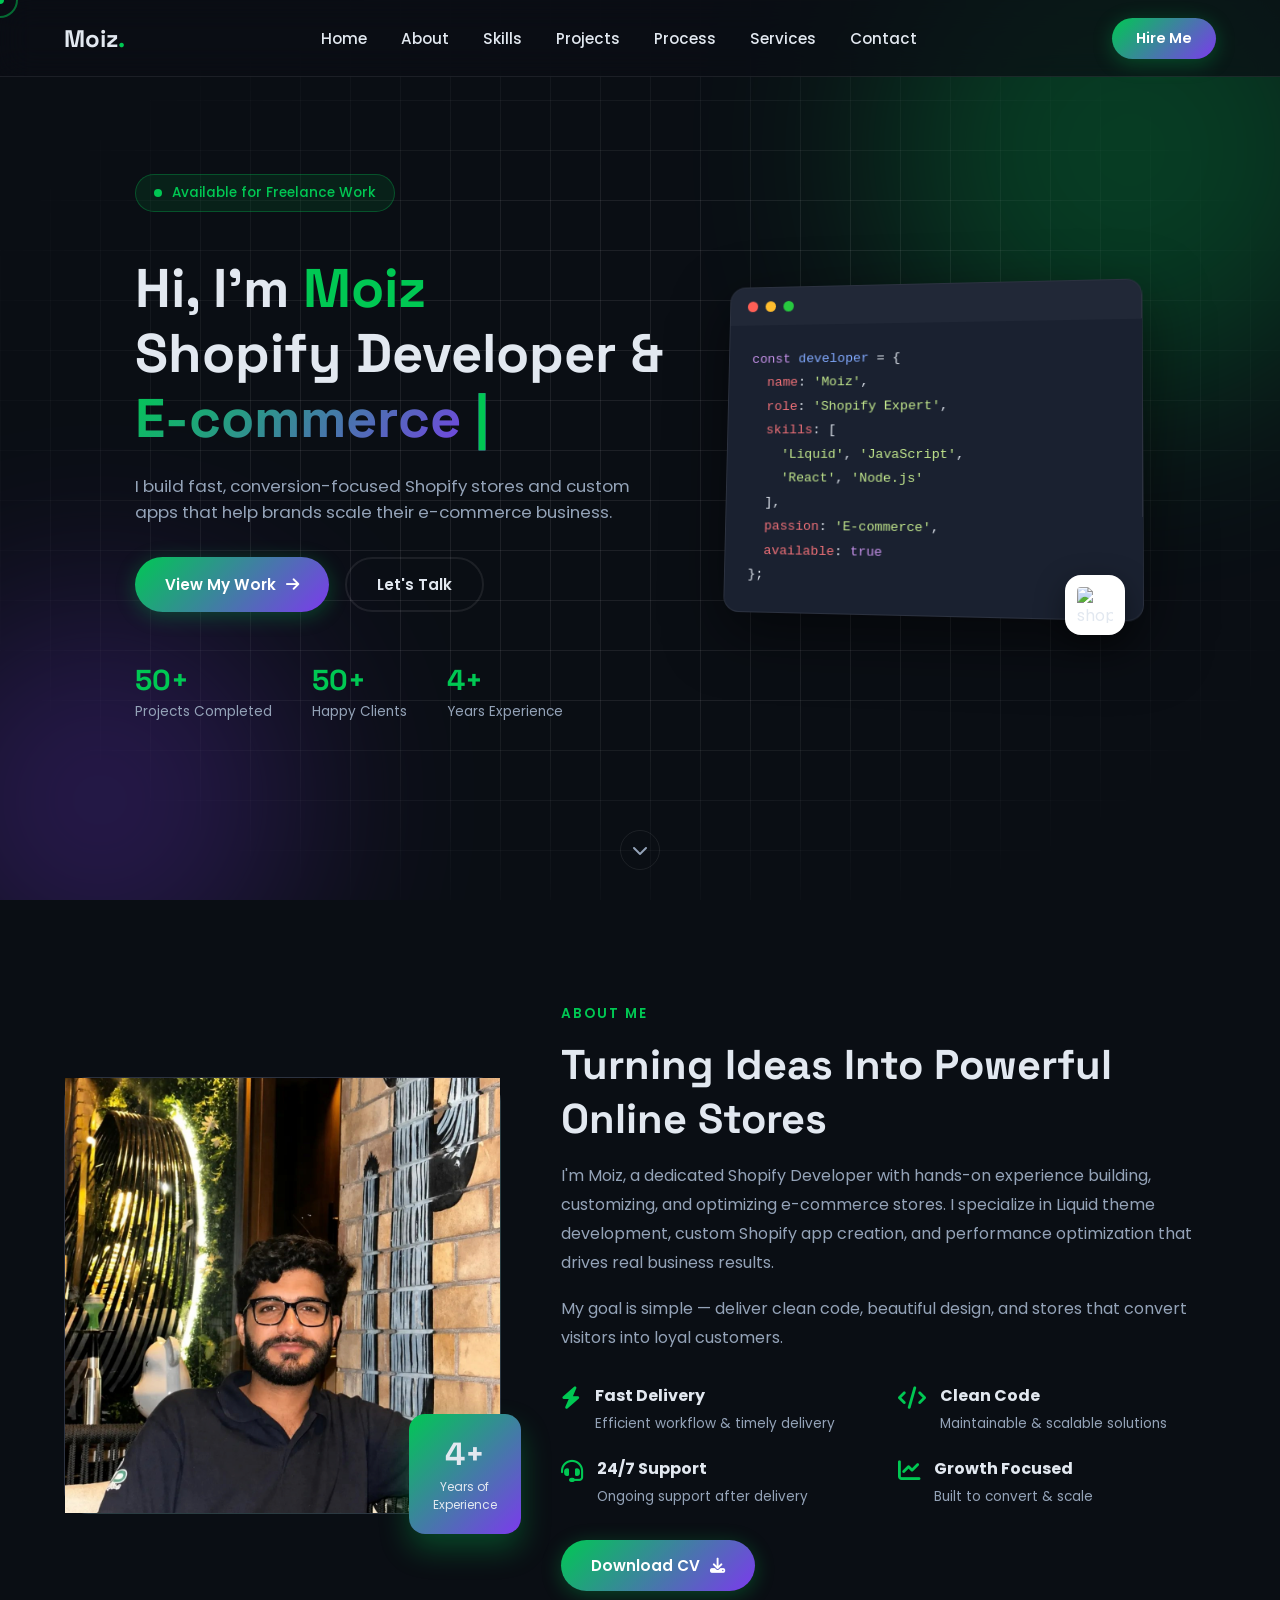
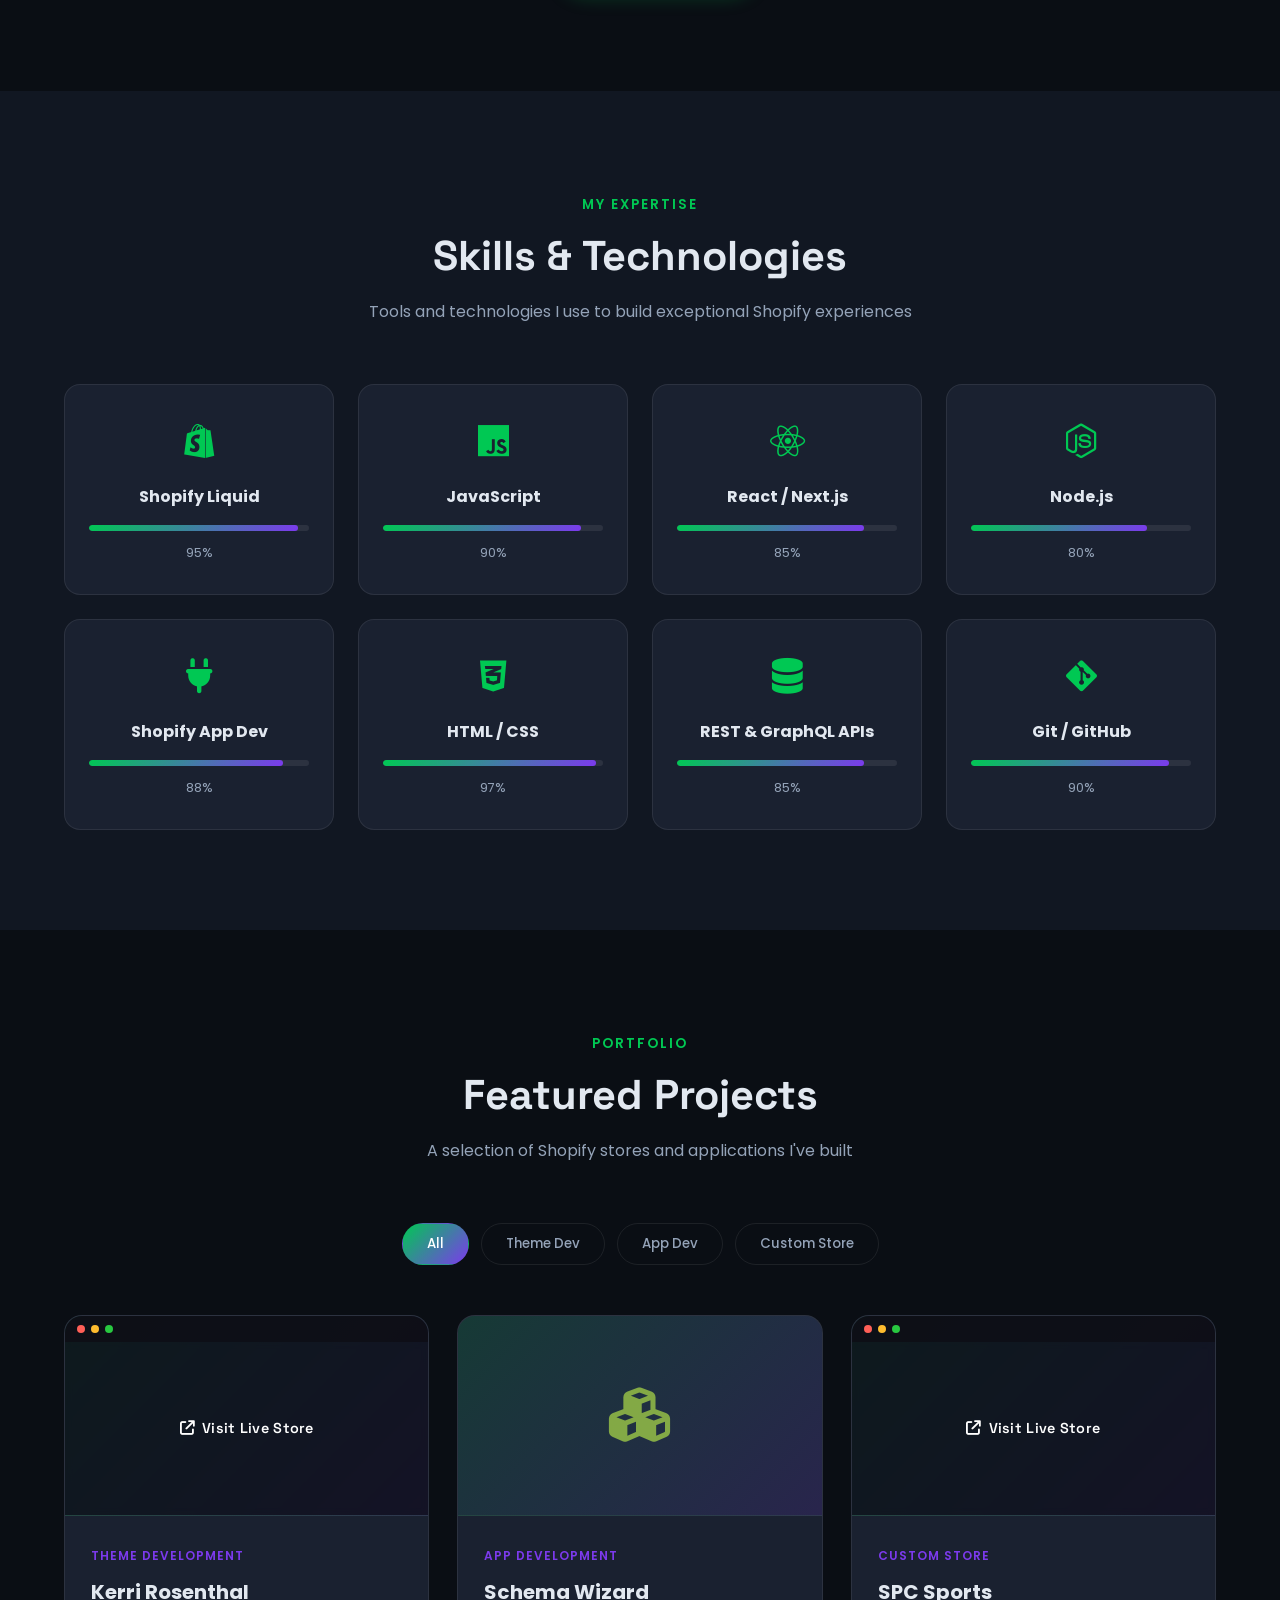
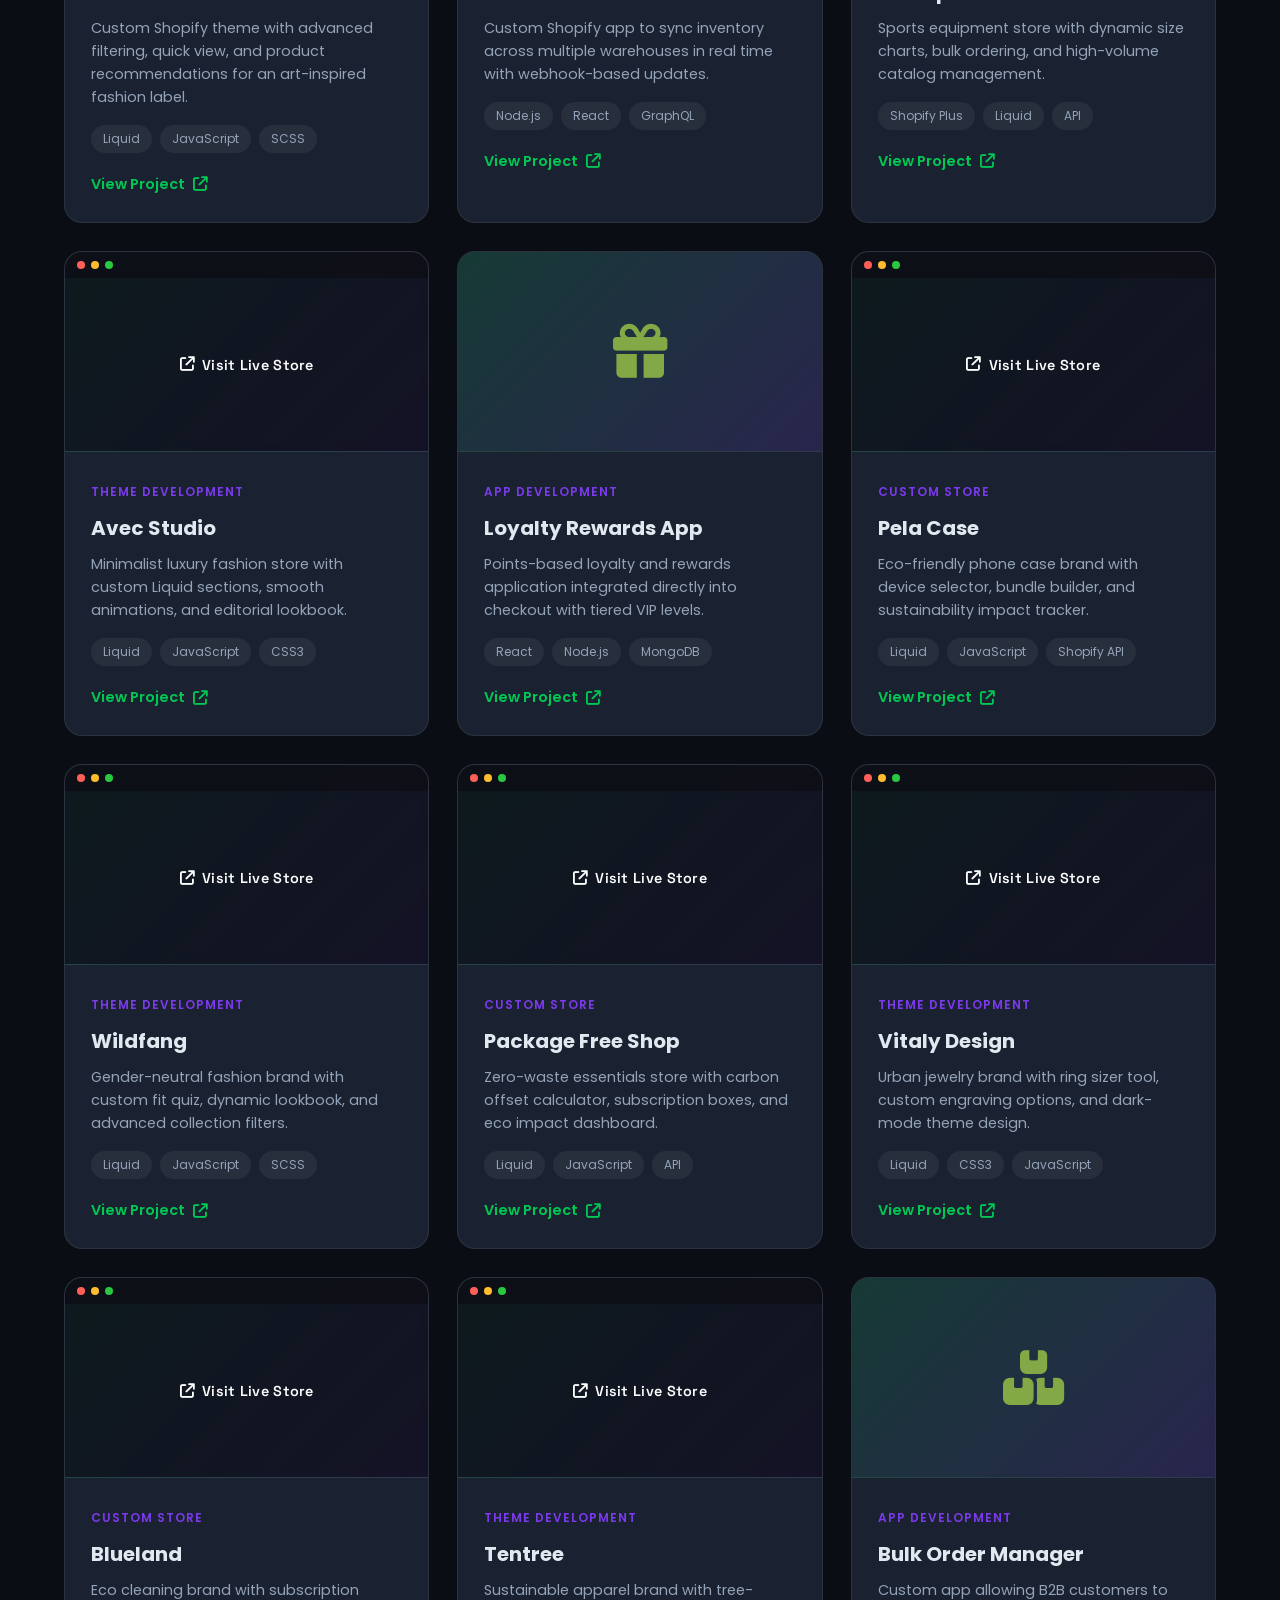
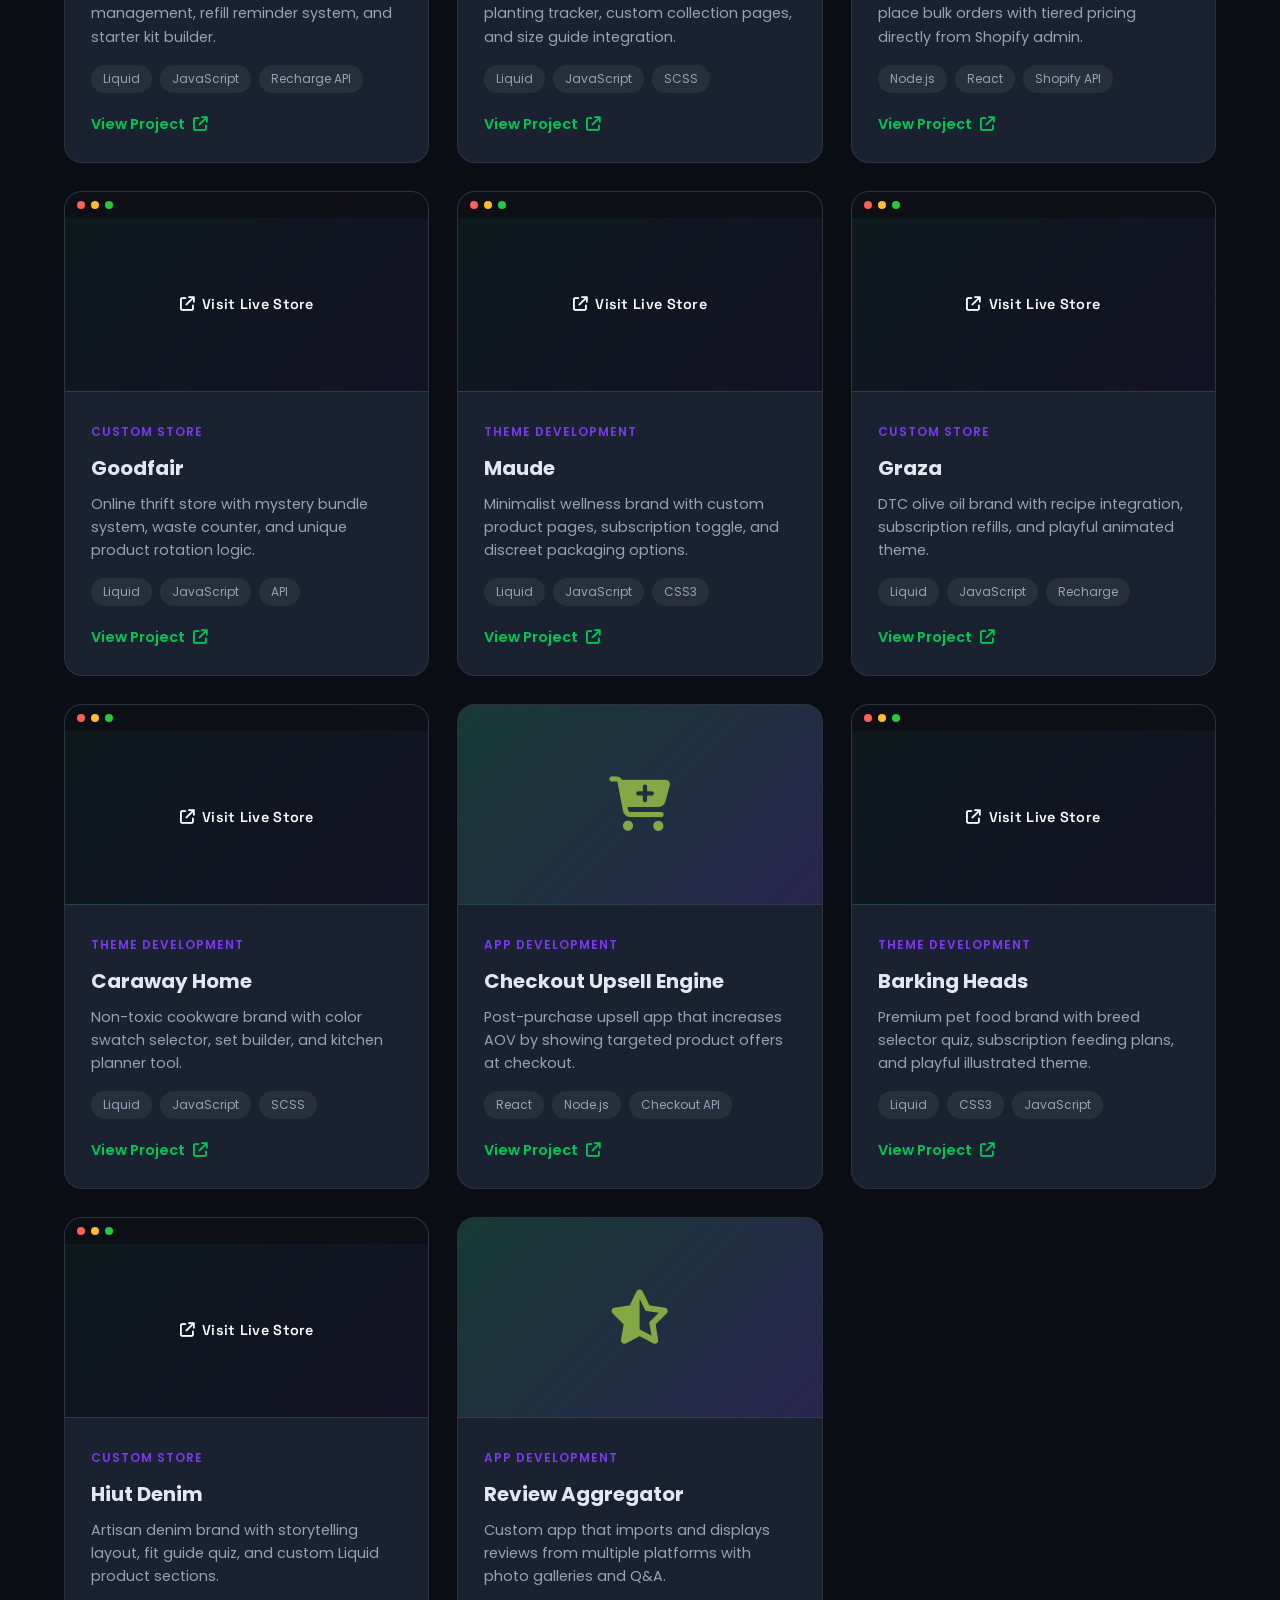
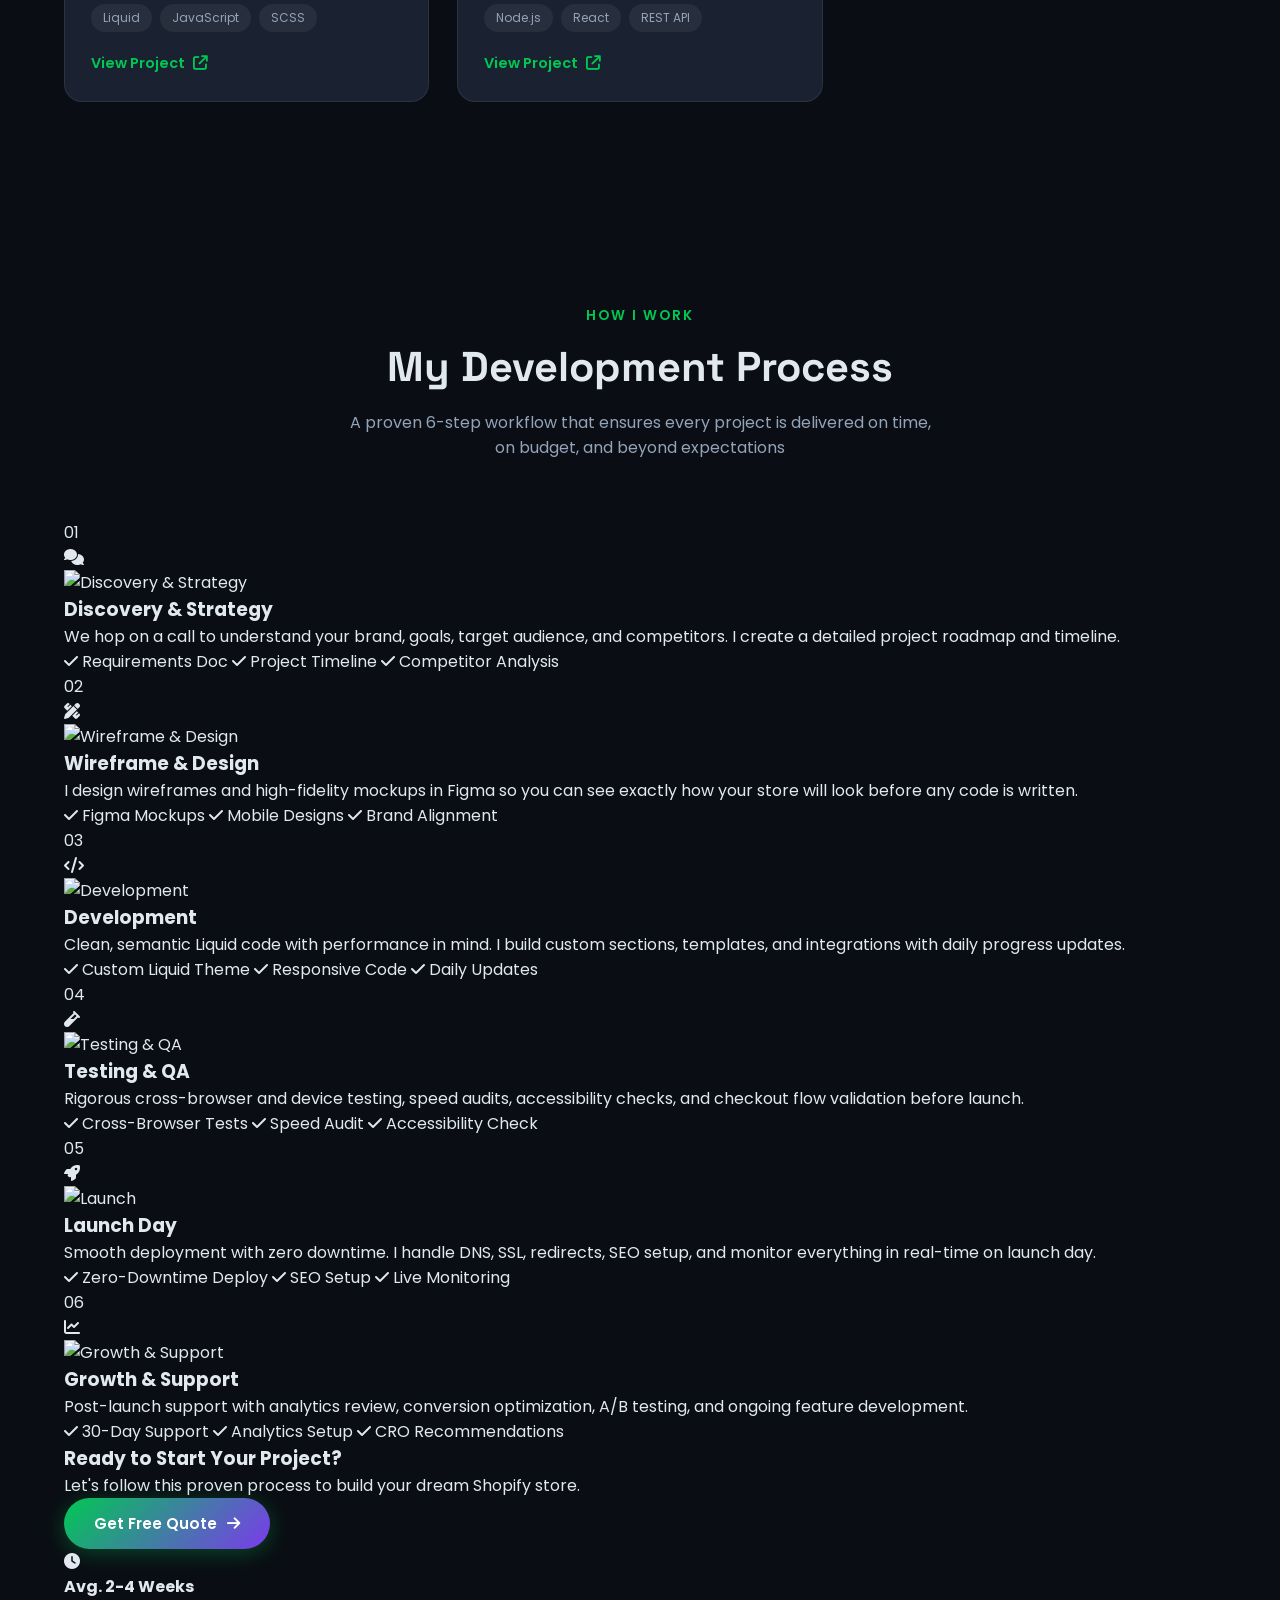
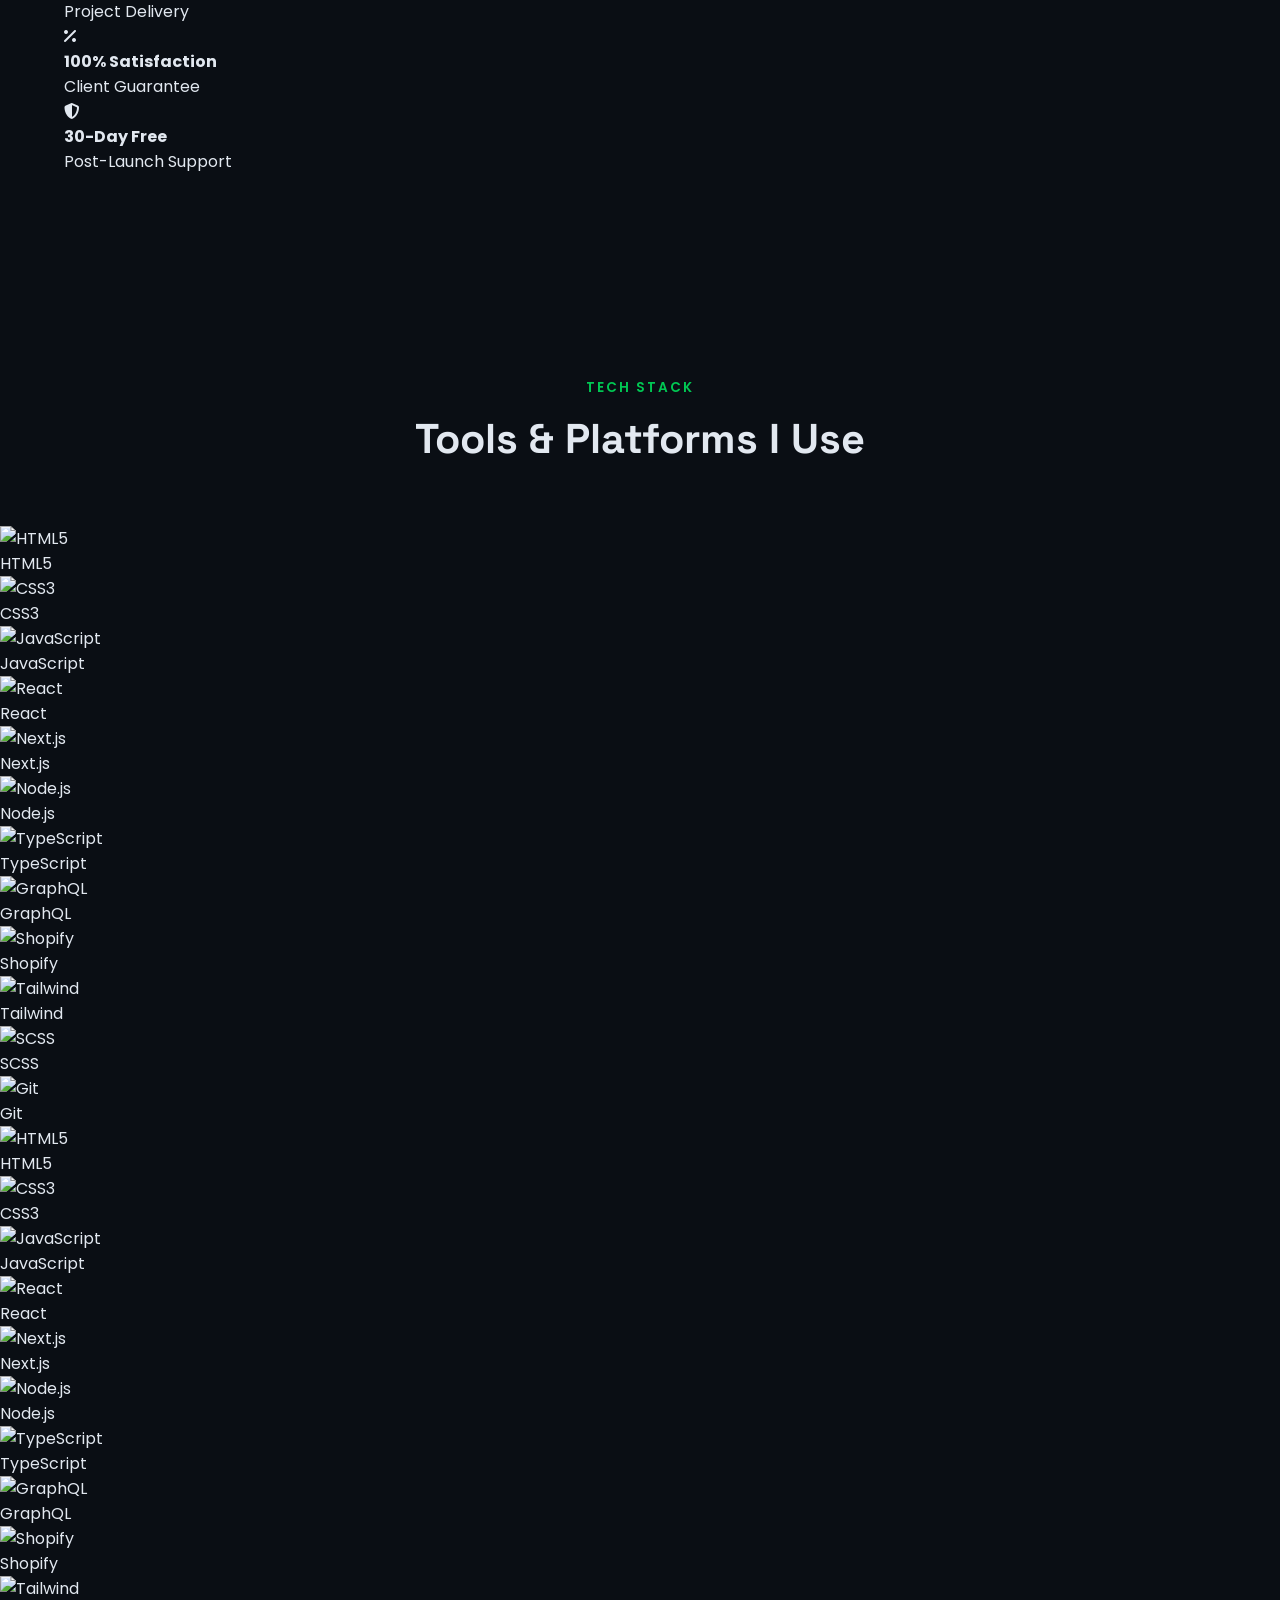
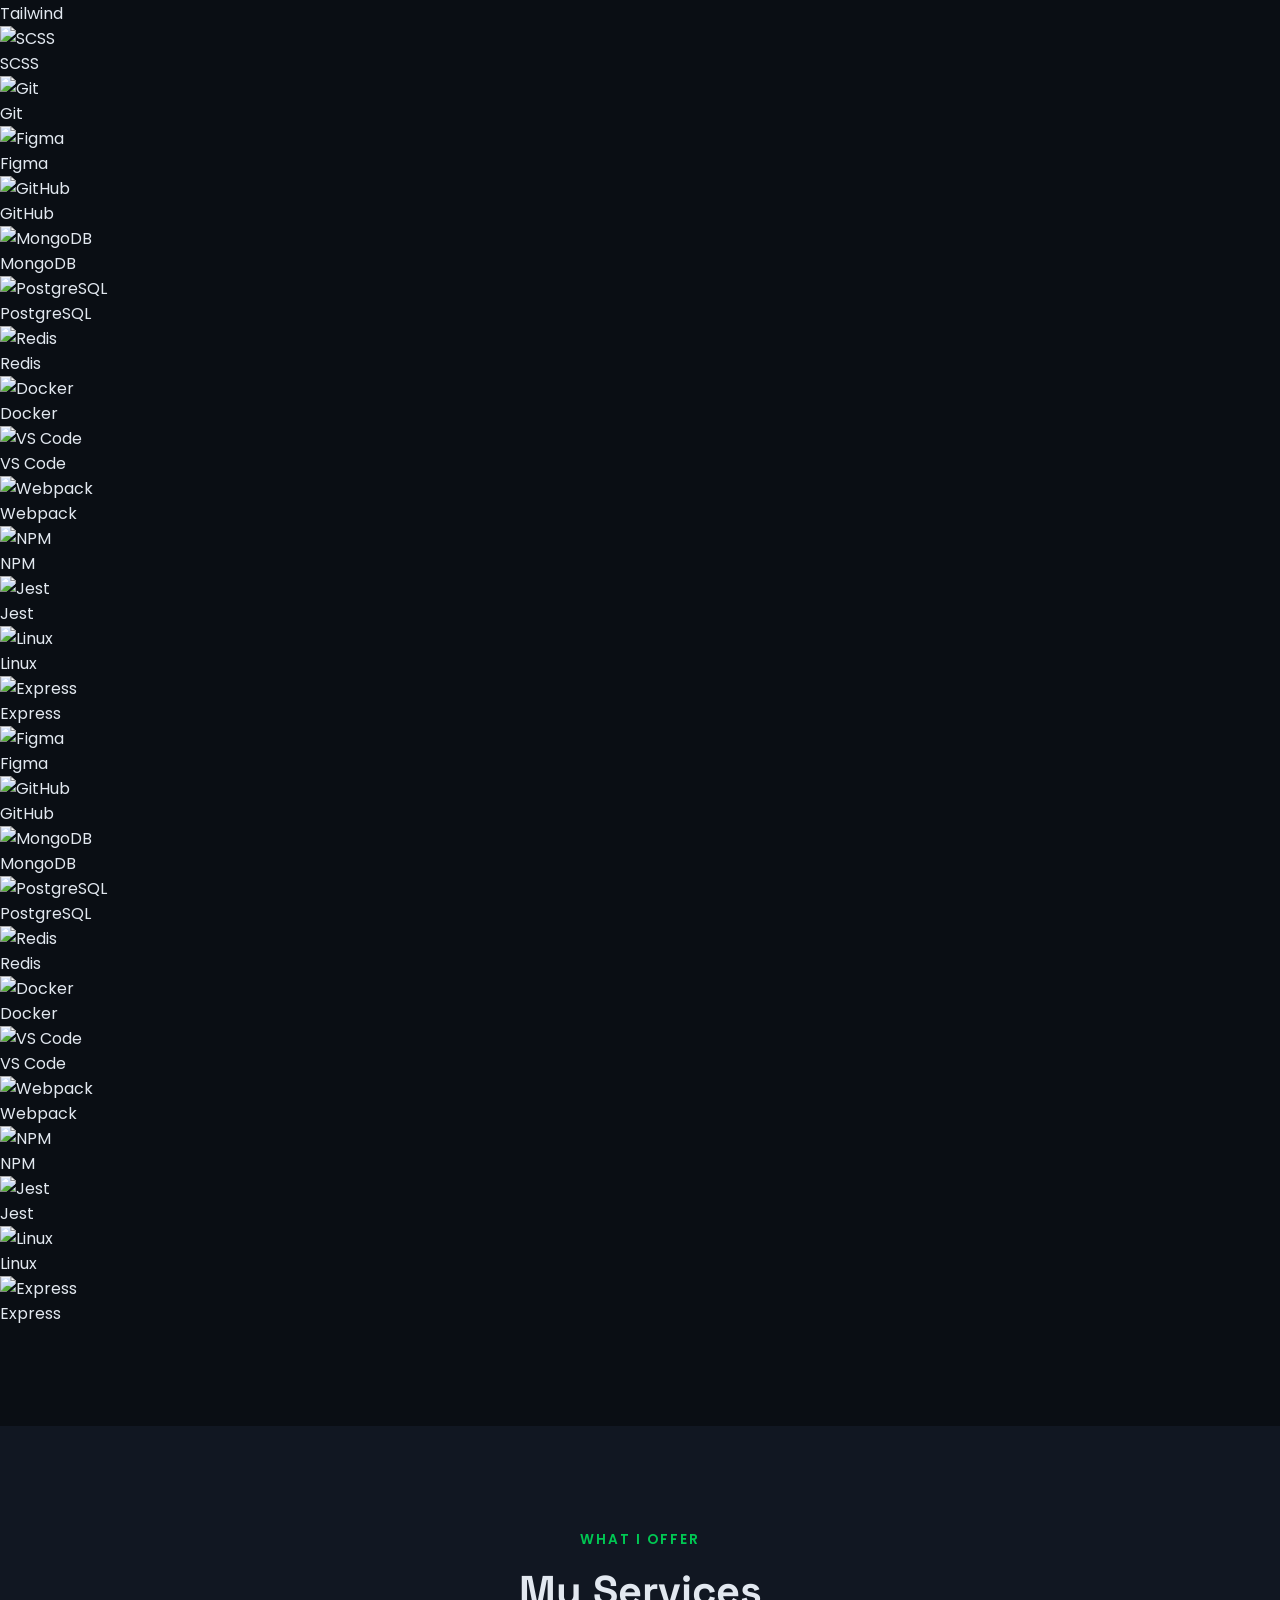
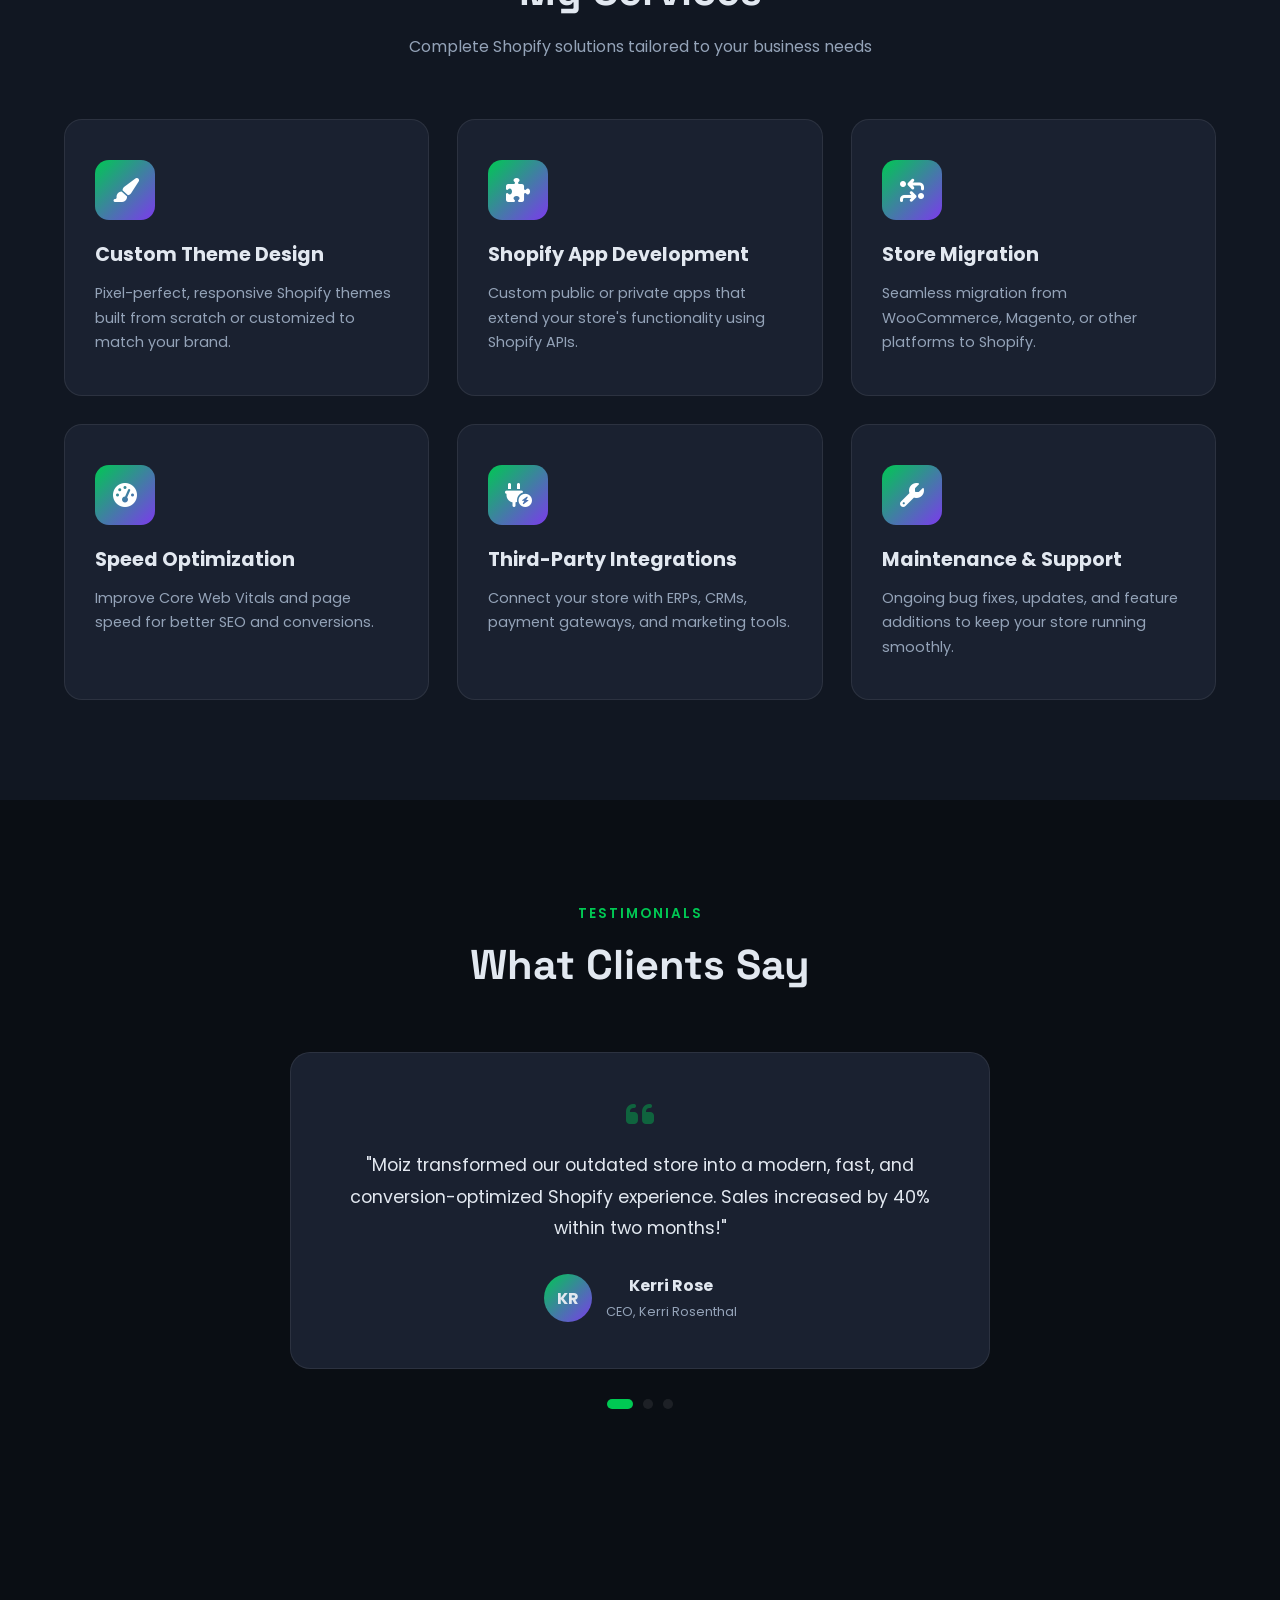
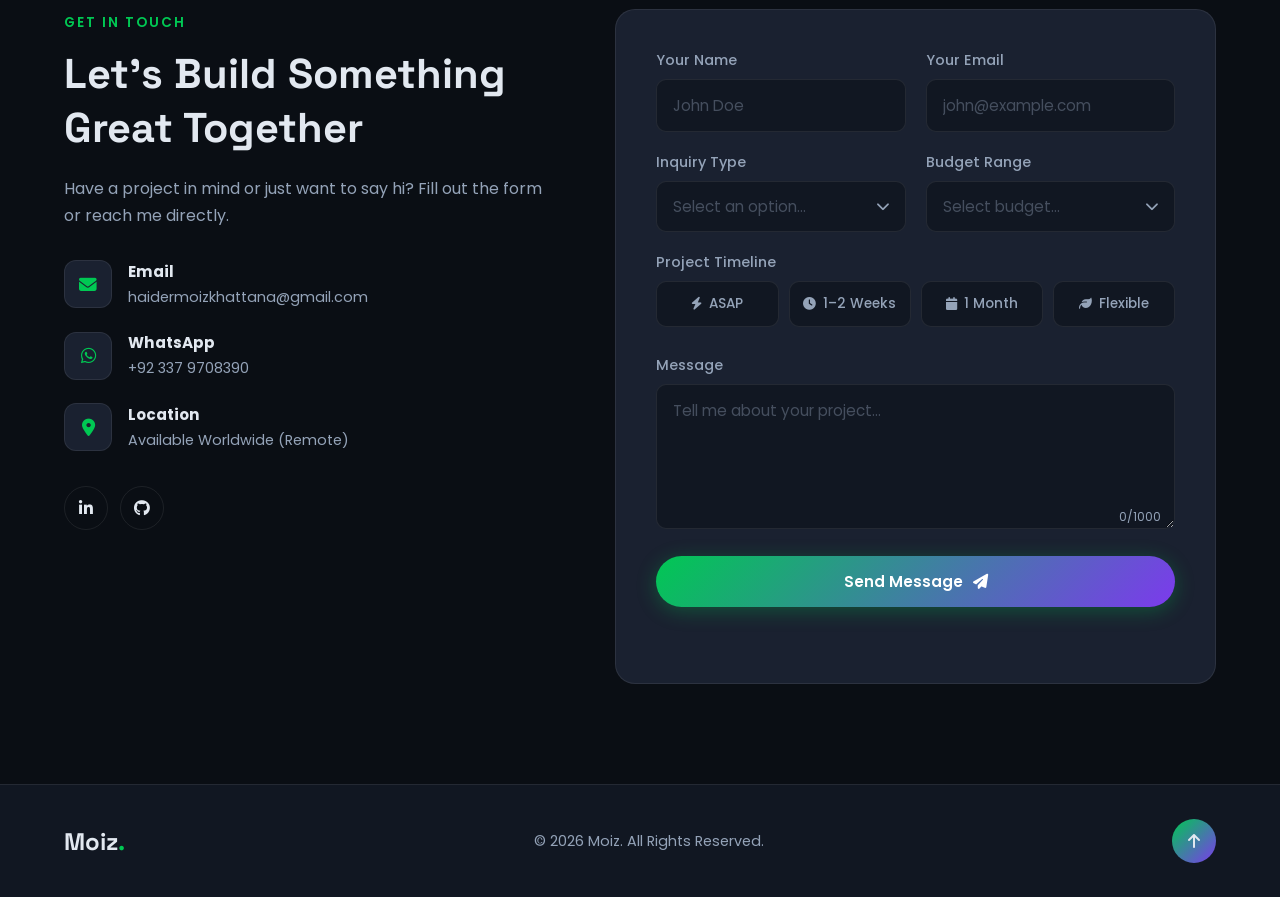
==== commit 0326341f: "New section" ====
--- a/index.html
+++ b/index.html
@@ -44,6 +44,7 @@
       <a href="#about">About</a>
       <a href="#skills">Skills</a>
       <a href="#projects">Projects</a>
+      <a href="#process">Process</a>
       <a href="#services">Services</a>
       <a href="#contact">Contact</a>
     </nav>
@@ -245,7 +246,6 @@
 
 <!-- ============================= -->
 <!-- PROJECTS — 20 TOTAL           -->
-<!-- Realistic small-to-mid stores -->
 <!-- ============================= -->
 <section class="projects" id="projects">
   <div class="container">
@@ -264,12 +264,10 @@
 
     <div class="projects-grid">
 
-      <!-- 1. Kerri Rosenthal (KEEP — original client) -->
+      <!-- 1 -->
       <div class="project-card reveal" data-category="theme">
         <a href="https://www.kerrirosenthal.com/" target="_blank" rel="noopener noreferrer" class="project-img is-shot">
-          <img class="site-shot" data-site="https://www.kerrirosenthal.com/"
-            src="https://image.thum.io/get/width/1200/crop/900/noanimate/https://www.kerrirosenthal.com/"
-            alt="Kerri Rosenthal Store Preview" loading="lazy" decoding="async">
+          <img class="site-shot" data-site="https://www.kerrirosenthal.com/" src="https://image.thum.io/get/width/1200/crop/900/noanimate/https://www.kerrirosenthal.com/" alt="Kerri Rosenthal Store Preview" loading="lazy" decoding="async">
           <span class="shot-skeleton"></span>
           <span class="img-overlay"><i class="fa-solid fa-arrow-up-right-from-square"></i> Visit Live Store</span>
         </a>
@@ -282,7 +280,7 @@
         </div>
       </div>
 
-      <!-- 2. Schema Wizard App (KEEP — original) -->
+      <!-- 2 -->
       <div class="project-card reveal" data-category="app">
         <div class="project-img app-preview"><i class="fa-solid fa-cubes"></i></div>
         <div class="project-info">
@@ -294,12 +292,10 @@
         </div>
       </div>
 
-      <!-- 3. SPC Sports (KEEP — original client) -->
+      <!-- 3 -->
       <div class="project-card reveal" data-category="custom">
         <a href="https://spcsports.com/" target="_blank" rel="noopener noreferrer" class="project-img is-shot">
-          <img class="site-shot" data-site="https://spcsports.com/"
-            src="https://image.thum.io/get/width/1200/crop/900/noanimate/https://spcsports.com/"
-            alt="SPC Sports Store Preview" loading="lazy" decoding="async">
+          <img class="site-shot" data-site="https://spcsports.com/" src="https://image.thum.io/get/width/1200/crop/900/noanimate/https://spcsports.com/" alt="SPC Sports Store Preview" loading="lazy" decoding="async">
           <span class="shot-skeleton"></span>
           <span class="img-overlay"><i class="fa-solid fa-arrow-up-right-from-square"></i> Visit Live Store</span>
         </a>
@@ -312,12 +308,10 @@
         </div>
       </div>
 
-      <!-- 4. Avec Studio (KEEP — small realistic brand) -->
+      <!-- 4 -->
       <div class="project-card reveal" data-category="theme">
         <a href="https://avec-studio.com/" target="_blank" rel="noopener noreferrer" class="project-img is-shot">
-          <img class="site-shot" data-site="https://avec-studio.com/"
-            src="https://image.thum.io/get/width/1200/crop/900/noanimate/https://avec-studio.com/"
-            alt="Avec Studio Store Preview" loading="lazy" decoding="async">
+          <img class="site-shot" data-site="https://avec-studio.com/" src="https://image.thum.io/get/width/1200/crop/900/noanimate/https://avec-studio.com/" alt="Avec Studio Store Preview" loading="lazy" decoding="async">
           <span class="shot-skeleton"></span>
           <span class="img-overlay"><i class="fa-solid fa-arrow-up-right-from-square"></i> Visit Live Store</span>
         </a>
@@ -330,7 +324,7 @@
         </div>
       </div>
 
-      <!-- 5. Loyalty Rewards App (KEEP — original) -->
+      <!-- 5 -->
       <div class="project-card reveal" data-category="app">
         <div class="project-img app-preview"><i class="fa-solid fa-gift"></i></div>
         <div class="project-info">
@@ -342,12 +336,10 @@
         </div>
       </div>
 
-      <!-- 6. Pela Case — realistic mid-size eco phone case brand -->
+      <!-- 6 -->
       <div class="project-card reveal" data-category="custom">
         <a href="https://pelacase.com/" target="_blank" rel="noopener noreferrer" class="project-img is-shot">
-          <img class="site-shot" data-site="https://pelacase.com/"
-            src="https://image.thum.io/get/width/1200/crop/900/noanimate/https://pelacase.com/"
-            alt="Pela Case Store Preview" loading="lazy" decoding="async">
+          <img class="site-shot" data-site="https://pelacase.com/" src="https://image.thum.io/get/width/1200/crop/900/noanimate/https://pelacase.com/" alt="Pela Case Store Preview" loading="lazy" decoding="async">
           <span class="shot-skeleton"></span>
           <span class="img-overlay"><i class="fa-solid fa-arrow-up-right-from-square"></i> Visit Live Store</span>
         </a>
@@ -360,12 +352,10 @@
         </div>
       </div>
 
-      <!-- 7. Wildfang — indie gender-neutral fashion -->
+      <!-- 7 -->
       <div class="project-card reveal" data-category="theme">
         <a href="https://www.wildfang.com/" target="_blank" rel="noopener noreferrer" class="project-img is-shot">
-          <img class="site-shot" data-site="https://www.wildfang.com/"
-            src="https://image.thum.io/get/width/1200/crop/900/noanimate/https://www.wildfang.com/"
-            alt="Wildfang Store Preview" loading="lazy" decoding="async">
+          <img class="site-shot" data-site="https://www.wildfang.com/" src="https://image.thum.io/get/width/1200/crop/900/noanimate/https://www.wildfang.com/" alt="Wildfang Store Preview" loading="lazy" decoding="async">
           <span class="shot-skeleton"></span>
           <span class="img-overlay"><i class="fa-solid fa-arrow-up-right-from-square"></i> Visit Live Store</span>
         </a>
@@ -378,12 +368,10 @@
         </div>
       </div>
 
-      <!-- 8. Package Free — small eco brand -->
+      <!-- 8 -->
       <div class="project-card reveal" data-category="custom">
         <a href="https://packagefreeshop.com/" target="_blank" rel="noopener noreferrer" class="project-img is-shot">
-          <img class="site-shot" data-site="https://packagefreeshop.com/"
-            src="https://image.thum.io/get/width/1200/crop/900/noanimate/https://packagefreeshop.com/"
-            alt="Package Free Store Preview" loading="lazy" decoding="async">
+          <img class="site-shot" data-site="https://packagefreeshop.com/" src="https://image.thum.io/get/width/1200/crop/900/noanimate/https://packagefreeshop.com/" alt="Package Free Store Preview" loading="lazy" decoding="async">
           <span class="shot-skeleton"></span>
           <span class="img-overlay"><i class="fa-solid fa-arrow-up-right-from-square"></i> Visit Live Store</span>
         </a>
@@ -396,12 +384,10 @@
         </div>
       </div>
 
-      <!-- 9. Vitaly — small jewelry brand -->
+      <!-- 9 -->
       <div class="project-card reveal" data-category="theme">
         <a href="https://www.vitalydesign.com/" target="_blank" rel="noopener noreferrer" class="project-img is-shot">
-          <img class="site-shot" data-site="https://www.vitalydesign.com/"
-            src="https://image.thum.io/get/width/1200/crop/900/noanimate/https://www.vitalydesign.com/"
-            alt="Vitaly Design Store Preview" loading="lazy" decoding="async">
+          <img class="site-shot" data-site="https://www.vitalydesign.com/" src="https://image.thum.io/get/width/1200/crop/900/noanimate/https://www.vitalydesign.com/" alt="Vitaly Design Store Preview" loading="lazy" decoding="async">
           <span class="shot-skeleton"></span>
           <span class="img-overlay"><i class="fa-solid fa-arrow-up-right-from-square"></i> Visit Live Store</span>
         </a>
@@ -414,12 +400,10 @@
         </div>
       </div>
 
-      <!-- 10. Blueland — eco cleaning products -->
+      <!-- 10 -->
       <div class="project-card reveal" data-category="custom">
         <a href="https://www.blueland.com/" target="_blank" rel="noopener noreferrer" class="project-img is-shot">
-          <img class="site-shot" data-site="https://www.blueland.com/"
-            src="https://image.thum.io/get/width/1200/crop/900/noanimate/https://www.blueland.com/"
-            alt="Blueland Store Preview" loading="lazy" decoding="async">
+          <img class="site-shot" data-site="https://www.blueland.com/" src="https://image.thum.io/get/width/1200/crop/900/noanimate/https://www.blueland.com/" alt="Blueland Store Preview" loading="lazy" decoding="async">
           <span class="shot-skeleton"></span>
           <span class="img-overlay"><i class="fa-solid fa-arrow-up-right-from-square"></i> Visit Live Store</span>
         </a>
@@ -432,12 +416,10 @@
         </div>
       </div>
 
-      <!-- 11. Tentree — sustainable apparel -->
+      <!-- 11 -->
       <div class="project-card reveal" data-category="theme">
         <a href="https://www.tentree.com/" target="_blank" rel="noopener noreferrer" class="project-img is-shot">
-          <img class="site-shot" data-site="https://www.tentree.com/"
-            src="https://image.thum.io/get/width/1200/crop/900/noanimate/https://www.tentree.com/"
-            alt="Tentree Store Preview" loading="lazy" decoding="async">
+          <img class="site-shot" data-site="https://www.tentree.com/" src="https://image.thum.io/get/width/1200/crop/900/noanimate/https://www.tentree.com/" alt="Tentree Store Preview" loading="lazy" decoding="async">
           <span class="shot-skeleton"></span>
           <span class="img-overlay"><i class="fa-solid fa-arrow-up-right-from-square"></i> Visit Live Store</span>
         </a>
@@ -450,7 +432,7 @@
         </div>
       </div>
 
-      <!-- 12. Bulk Order App (KEEP — original) -->
+      <!-- 12 -->
       <div class="project-card reveal" data-category="app">
         <div class="project-img app-preview"><i class="fa-solid fa-boxes-stacked"></i></div>
         <div class="project-info">
@@ -462,12 +444,10 @@
         </div>
       </div>
 
-      <!-- 13. Goodfair — thrift fashion -->
+      <!-- 13 -->
       <div class="project-card reveal" data-category="custom">
         <a href="https://www.goodfair.com/" target="_blank" rel="noopener noreferrer" class="project-img is-shot">
-          <img class="site-shot" data-site="https://www.goodfair.com/"
-            src="https://image.thum.io/get/width/1200/crop/900/noanimate/https://www.goodfair.com/"
-            alt="Goodfair Store Preview" loading="lazy" decoding="async">
+          <img class="site-shot" data-site="https://www.goodfair.com/" src="https://image.thum.io/get/width/1200/crop/900/noanimate/https://www.goodfair.com/" alt="Goodfair Store Preview" loading="lazy" decoding="async">
           <span class="shot-skeleton"></span>
           <span class="img-overlay"><i class="fa-solid fa-arrow-up-right-from-square"></i> Visit Live Store</span>
         </a>
@@ -480,12 +460,10 @@
         </div>
       </div>
 
-      <!-- 14. Maude — intimate wellness -->
+      <!-- 14 -->
       <div class="project-card reveal" data-category="theme">
         <a href="https://getmaude.com/" target="_blank" rel="noopener noreferrer" class="project-img is-shot">
-          <img class="site-shot" data-site="https://getmaude.com/"
-            src="https://image.thum.io/get/width/1200/crop/900/noanimate/https://getmaude.com/"
-            alt="Maude Store Preview" loading="lazy" decoding="async">
+          <img class="site-shot" data-site="https://getmaude.com/" src="https://image.thum.io/get/width/1200/crop/900/noanimate/https://getmaude.com/" alt="Maude Store Preview" loading="lazy" decoding="async">
           <span class="shot-skeleton"></span>
           <span class="img-overlay"><i class="fa-solid fa-arrow-up-right-from-square"></i> Visit Live Store</span>
         </a>
@@ -498,12 +476,10 @@
         </div>
       </div>
 
-      <!-- 15. Graza — olive oil DTC -->
+      <!-- 15 -->
       <div class="project-card reveal" data-category="custom">
-        <a href="https://www.grfraza.co/" target="_blank" rel="noopener noreferrer" class="project-img is-shot">
-          <img class="site-shot" data-site="https://www.graza.co/"
-            src="https://image.thum.io/get/width/1200/crop/900/noanimate/https://www.graza.co/"
-            alt="Graza Store Preview" loading="lazy" decoding="async">
+        <a href="https://www.graza.co/" target="_blank" rel="noopener noreferrer" class="project-img is-shot">
+          <img class="site-shot" data-site="https://www.graza.co/" src="https://image.thum.io/get/width/1200/crop/900/noanimate/https://www.graza.co/" alt="Graza Store Preview" loading="lazy" decoding="async">
           <span class="shot-skeleton"></span>
           <span class="img-overlay"><i class="fa-solid fa-arrow-up-right-from-square"></i> Visit Live Store</span>
         </a>
@@ -516,12 +492,10 @@
         </div>
       </div>
 
-      <!-- 16. Caraway Home — cookware -->
+      <!-- 16 -->
       <div class="project-card reveal" data-category="theme">
         <a href="https://www.carawayhome.com/" target="_blank" rel="noopener noreferrer" class="project-img is-shot">
-          <img class="site-shot" data-site="https://www.carawayhome.com/"
-            src="https://image.thum.io/get/width/1200/crop/900/noanimate/https://www.carawayhome.com/"
-            alt="Caraway Home Store Preview" loading="lazy" decoding="async">
+          <img class="site-shot" data-site="https://www.carawayhome.com/" src="https://image.thum.io/get/width/1200/crop/900/noanimate/https://www.carawayhome.com/" alt="Caraway Home Store Preview" loading="lazy" decoding="async">
           <span class="shot-skeleton"></span>
           <span class="img-overlay"><i class="fa-solid fa-arrow-up-right-from-square"></i> Visit Live Store</span>
         </a>
@@ -534,7 +508,7 @@
         </div>
       </div>
 
-      <!-- 17. Checkout Upsell App (KEEP — original) -->
+      <!-- 17 -->
       <div class="project-card reveal" data-category="app">
         <div class="project-img app-preview"><i class="fa-solid fa-cart-plus"></i></div>
         <div class="project-info">
@@ -546,12 +520,10 @@
         </div>
       </div>
 
-      <!-- 18. Barking Heads — pet food -->
+      <!-- 18 -->
       <div class="project-card reveal" data-category="theme">
         <a href="https://www.barkingheads.co.uk/" target="_blank" rel="noopener noreferrer" class="project-img is-shot">
-          <img class="site-shot" data-site="https://www.barkingheads.co.uk/"
-            src="https://image.thum.io/get/width/1200/crop/900/noanimate/https://www.barkingheads.co.uk/"
-            alt="Barking Heads Store Preview" loading="lazy" decoding="async">
+          <img class="site-shot" data-site="https://www.barkingheads.co.uk/" src="https://image.thum.io/get/width/1200/crop/900/noanimate/https://www.barkingheads.co.uk/" alt="Barking Heads Store Preview" loading="lazy" decoding="async">
           <span class="shot-skeleton"></span>
           <span class="img-overlay"><i class="fa-solid fa-arrow-up-right-from-square"></i> Visit Live Store</span>
         </a>
@@ -564,12 +536,10 @@
         </div>
       </div>
 
-      <!-- 19. Hiut Denim (KEEP — small artisan brand) -->
+      <!-- 19 -->
       <div class="project-card reveal" data-category="custom">
         <a href="https://hiutdenim.co.uk/" target="_blank" rel="noopener noreferrer" class="project-img is-shot">
-          <img class="site-shot" data-site="https://hiutdenim.co.uk/"
-            src="https://image.thum.io/get/width/1200/crop/900/noanimate/https://hiutdenim.co.uk/"
-            alt="Hiut Denim Store Preview" loading="lazy" decoding="async">
+          <img class="site-shot" data-site="https://hiutdenim.co.uk/" src="https://image.thum.io/get/width/1200/crop/900/noanimate/https://hiutdenim.co.uk/" alt="Hiut Denim Store Preview" loading="lazy" decoding="async">
           <span class="shot-skeleton"></span>
           <span class="img-overlay"><i class="fa-solid fa-arrow-up-right-from-square"></i> Visit Live Store</span>
         </a>
@@ -582,7 +552,7 @@
         </div>
       </div>
 
-      <!-- 20. Product Review Aggregator App -->
+      <!-- 20 -->
       <div class="project-card reveal" data-category="app">
         <div class="project-img app-preview"><i class="fa-solid fa-star-half-stroke"></i></div>
         <div class="project-info">
@@ -594,6 +564,437 @@
         </div>
       </div>
 
+    </div>
+  </div>
+</section>
+
+<!-- ======================================== -->
+<!-- NEW SECTION 1: MY PROCESS / HOW I WORK   -->
+<!-- ======================================== -->
+<section class="process" id="process">
+  <div class="container">
+    <div class="section-header center reveal">
+      <span class="section-tag">How I Work</span>
+      <h2 class="section-title">My Development Process</h2>
+      <p class="section-desc">A proven 6-step workflow that ensures every project is delivered on time, on budget, and beyond expectations</p>
+    </div>
+
+    <div class="process-timeline">
+
+      <!-- Step 1 -->
+      <div class="process-step reveal" data-step="01">
+        <div class="step-connector"></div>
+        <div class="step-number">
+          <span>01</span>
+          <div class="step-pulse"></div>
+        </div>
+        <div class="step-card">
+          <div class="step-icon-wrap">
+            <div class="step-icon">
+              <i class="fa-solid fa-comments"></i>
+            </div>
+            <img src="https://images.unsplash.com/photo-1552664730-d307ca884978?w=400&h=300&fit=crop&auto=format" alt="Discovery & Strategy" class="step-img" loading="lazy">
+          </div>
+          <div class="step-content">
+            <h3>Discovery &amp; Strategy</h3>
+            <p>We hop on a call to understand your brand, goals, target audience, and competitors. I create a detailed project roadmap and timeline.</p>
+            <div class="step-deliverables">
+              <span><i class="fa-solid fa-check"></i> Requirements Doc</span>
+              <span><i class="fa-solid fa-check"></i> Project Timeline</span>
+              <span><i class="fa-solid fa-check"></i> Competitor Analysis</span>
+            </div>
+          </div>
+        </div>
+      </div>
+
+      <!-- Step 2 -->
+      <div class="process-step reveal" data-step="02">
+        <div class="step-connector"></div>
+        <div class="step-number">
+          <span>02</span>
+          <div class="step-pulse"></div>
+        </div>
+        <div class="step-card">
+          <div class="step-icon-wrap">
+            <div class="step-icon">
+              <i class="fa-solid fa-pen-ruler"></i>
+            </div>
+            <img src="https://images.unsplash.com/photo-1561070791-2526d30994b5?w=400&h=300&fit=crop&auto=format" alt="Wireframe & Design" class="step-img" loading="lazy">
+          </div>
+          <div class="step-content">
+            <h3>Wireframe &amp; Design</h3>
+            <p>I design wireframes and high-fidelity mockups in Figma so you can see exactly how your store will look before any code is written.</p>
+            <div class="step-deliverables">
+              <span><i class="fa-solid fa-check"></i> Figma Mockups</span>
+              <span><i class="fa-solid fa-check"></i> Mobile Designs</span>
+              <span><i class="fa-solid fa-check"></i> Brand Alignment</span>
+            </div>
+          </div>
+        </div>
+      </div>
+
+      <!-- Step 3 -->
+      <div class="process-step reveal" data-step="03">
+        <div class="step-connector"></div>
+        <div class="step-number">
+          <span>03</span>
+          <div class="step-pulse"></div>
+        </div>
+        <div class="step-card">
+          <div class="step-icon-wrap">
+            <div class="step-icon">
+              <i class="fa-solid fa-code"></i>
+            </div>
+            <img src="https://images.unsplash.com/photo-1461749280684-dccba630e2f6?w=400&h=300&fit=crop&auto=format" alt="Development" class="step-img" loading="lazy">
+          </div>
+          <div class="step-content">
+            <h3>Development</h3>
+            <p>Clean, semantic Liquid code with performance in mind. I build custom sections, templates, and integrations with daily progress updates.</p>
+            <div class="step-deliverables">
+              <span><i class="fa-solid fa-check"></i> Custom Liquid Theme</span>
+              <span><i class="fa-solid fa-check"></i> Responsive Code</span>
+              <span><i class="fa-solid fa-check"></i> Daily Updates</span>
+            </div>
+          </div>
+        </div>
+      </div>
+
+      <!-- Step 4 -->
+      <div class="process-step reveal" data-step="04">
+        <div class="step-connector"></div>
+        <div class="step-number">
+          <span>04</span>
+          <div class="step-pulse"></div>
+        </div>
+        <div class="step-card">
+          <div class="step-icon-wrap">
+            <div class="step-icon">
+              <i class="fa-solid fa-vial"></i>
+            </div>
+            <img src="https://images.unsplash.com/photo-1576153192396-180ecef2a715?w=400&h=300&fit=crop&auto=format" alt="Testing & QA" class="step-img" loading="lazy">
+          </div>
+          <div class="step-content">
+            <h3>Testing &amp; QA</h3>
+            <p>Rigorous cross-browser and device testing, speed audits, accessibility checks, and checkout flow validation before launch.</p>
+            <div class="step-deliverables">
+              <span><i class="fa-solid fa-check"></i> Cross-Browser Tests</span>
+              <span><i class="fa-solid fa-check"></i> Speed Audit</span>
+              <span><i class="fa-solid fa-check"></i> Accessibility Check</span>
+            </div>
+          </div>
+        </div>
+      </div>
+
+      <!-- Step 5 -->
+      <div class="process-step reveal" data-step="05">
+        <div class="step-connector"></div>
+        <div class="step-number">
+          <span>05</span>
+          <div class="step-pulse"></div>
+        </div>
+        <div class="step-card">
+          <div class="step-icon-wrap">
+            <div class="step-icon">
+              <i class="fa-solid fa-rocket"></i>
+            </div>
+            <img src="https://images.unsplash.com/photo-1460925895917-afdab827c52f?w=400&h=300&fit=crop&auto=format" alt="Launch" class="step-img" loading="lazy">
+          </div>
+          <div class="step-content">
+            <h3>Launch Day</h3>
+            <p>Smooth deployment with zero downtime. I handle DNS, SSL, redirects, SEO setup, and monitor everything in real-time on launch day.</p>
+            <div class="step-deliverables">
+              <span><i class="fa-solid fa-check"></i> Zero-Downtime Deploy</span>
+              <span><i class="fa-solid fa-check"></i> SEO Setup</span>
+              <span><i class="fa-solid fa-check"></i> Live Monitoring</span>
+            </div>
+          </div>
+        </div>
+      </div>
+
+      <!-- Step 6 -->
+      <div class="process-step reveal" data-step="06">
+        <div class="step-connector"></div>
+        <div class="step-number">
+          <span>06</span>
+          <div class="step-pulse"></div>
+        </div>
+        <div class="step-card">
+          <div class="step-icon-wrap">
+            <div class="step-icon">
+              <i class="fa-solid fa-chart-line"></i>
+            </div>
+            <img src="https://images.unsplash.com/photo-1551288049-bebda4e38f71?w=400&h=300&fit=crop&auto=format" alt="Growth & Support" class="step-img" loading="lazy">
+          </div>
+          <div class="step-content">
+            <h3>Growth &amp; Support</h3>
+            <p>Post-launch support with analytics review, conversion optimization, A/B testing, and ongoing feature development.</p>
+            <div class="step-deliverables">
+              <span><i class="fa-solid fa-check"></i> 30-Day Support</span>
+              <span><i class="fa-solid fa-check"></i> Analytics Setup</span>
+              <span><i class="fa-solid fa-check"></i> CRO Recommendations</span>
+            </div>
+          </div>
+        </div>
+      </div>
+
+    </div>
+
+    <!-- Process CTA -->
+    <div class="process-cta reveal">
+      <div class="process-cta-content">
+        <h3>Ready to Start Your Project?</h3>
+        <p>Let's follow this proven process to build your dream Shopify store.</p>
+        <a href="#contact" class="btn btn-primary">Get Free Quote <i class="fa-solid fa-arrow-right"></i></a>
+      </div>
+      <div class="process-cta-visual">
+        <div class="cta-stats">
+          <div class="cta-stat">
+            <i class="fa-solid fa-clock"></i>
+            <div>
+              <h4>Avg. 2-4 Weeks</h4>
+              <p>Project Delivery</p>
+            </div>
+          </div>
+          <div class="cta-stat">
+            <i class="fa-solid fa-percent"></i>
+            <div>
+              <h4>100% Satisfaction</h4>
+              <p>Client Guarantee</p>
+            </div>
+          </div>
+          <div class="cta-stat">
+            <i class="fa-solid fa-shield-halved"></i>
+            <div>
+              <h4>30-Day Free</h4>
+              <p>Post-Launch Support</p>
+            </div>
+          </div>
+        </div>
+      </div>
+    </div>
+  </div>
+</section>
+
+<!-- ======================================== -->
+<!-- NEW SECTION 2: TOOLS & TECHNOLOGIES      -->
+<!-- Infinite scrolling marquee              -->
+<!-- ======================================== -->
+<section class="tech-marquee" id="tools">
+  <div class="container">
+    <div class="section-header center reveal">
+      <span class="section-tag">Tech Stack</span>
+      <h2 class="section-title">Tools &amp; Platforms I Use</h2>
+    </div>
+  </div>
+
+  <div class="marquee-wrapper reveal">
+    <!-- Row 1 — scrolls left -->
+    <div class="marquee-track marquee-left">
+      <div class="marquee-content">
+        <div class="marquee-item">
+          <img src="https://cdn.jsdelivr.net/gh/devicons/devicon/icons/html5/html5-original.svg" alt="HTML5">
+          <span>HTML5</span>
+        </div>
+        <div class="marquee-item">
+          <img src="https://cdn.jsdelivr.net/gh/devicons/devicon/icons/css3/css3-original.svg" alt="CSS3">
+          <span>CSS3</span>
+        </div>
+        <div class="marquee-item">
+          <img src="https://cdn.jsdelivr.net/gh/devicons/devicon/icons/javascript/javascript-original.svg" alt="JavaScript">
+          <span>JavaScript</span>
+        </div>
+        <div class="marquee-item">
+          <img src="https://cdn.jsdelivr.net/gh/devicons/devicon/icons/react/react-original.svg" alt="React">
+          <span>React</span>
+        </div>
+        <div class="marquee-item">
+          <img src="https://cdn.jsdelivr.net/gh/devicons/devicon/icons/nextjs/nextjs-original.svg" alt="Next.js">
+          <span>Next.js</span>
+        </div>
+        <div class="marquee-item">
+          <img src="https://cdn.jsdelivr.net/gh/devicons/devicon/icons/nodejs/nodejs-original.svg" alt="Node.js">
+          <span>Node.js</span>
+        </div>
+        <div class="marquee-item">
+          <img src="https://cdn.jsdelivr.net/gh/devicons/devicon/icons/typescript/typescript-original.svg" alt="TypeScript">
+          <span>TypeScript</span>
+        </div>
+        <div class="marquee-item">
+          <img src="https://cdn.jsdelivr.net/gh/devicons/devicon/icons/graphql/graphql-plain.svg" alt="GraphQL">
+          <span>GraphQL</span>
+        </div>
+        <div class="marquee-item">
+          <img src="https://cdn.jsdelivr.net/gh/simple-icons/simple-icons@v10/icons/shopify.svg" alt="Shopify" class="shopify-marquee-icon">
+          <span>Shopify</span>
+        </div>
+        <div class="marquee-item">
+          <img src="https://cdn.jsdelivr.net/gh/devicons/devicon/icons/tailwindcss/tailwindcss-original.svg" alt="Tailwind">
+          <span>Tailwind</span>
+        </div>
+        <div class="marquee-item">
+          <img src="https://cdn.jsdelivr.net/gh/devicons/devicon/icons/sass/sass-original.svg" alt="SCSS">
+          <span>SCSS</span>
+        </div>
+        <div class="marquee-item">
+          <img src="https://cdn.jsdelivr.net/gh/devicons/devicon/icons/git/git-original.svg" alt="Git">
+          <span>Git</span>
+        </div>
+      </div>
+      <!-- Duplicate for seamless loop -->
+      <div class="marquee-content" aria-hidden="true">
+        <div class="marquee-item">
+          <img src="https://cdn.jsdelivr.net/gh/devicons/devicon/icons/html5/html5-original.svg" alt="HTML5">
+          <span>HTML5</span>
+        </div>
+        <div class="marquee-item">
+          <img src="https://cdn.jsdelivr.net/gh/devicons/devicon/icons/css3/css3-original.svg" alt="CSS3">
+          <span>CSS3</span>
+        </div>
+        <div class="marquee-item">
+          <img src="https://cdn.jsdelivr.net/gh/devicons/devicon/icons/javascript/javascript-original.svg" alt="JavaScript">
+          <span>JavaScript</span>
+        </div>
+        <div class="marquee-item">
+          <img src="https://cdn.jsdelivr.net/gh/devicons/devicon/icons/react/react-original.svg" alt="React">
+          <span>React</span>
+        </div>
+        <div class="marquee-item">
+          <img src="https://cdn.jsdelivr.net/gh/devicons/devicon/icons/nextjs/nextjs-original.svg" alt="Next.js">
+          <span>Next.js</span>
+        </div>
+        <div class="marquee-item">
+          <img src="https://cdn.jsdelivr.net/gh/devicons/devicon/icons/nodejs/nodejs-original.svg" alt="Node.js">
+          <span>Node.js</span>
+        </div>
+        <div class="marquee-item">
+          <img src="https://cdn.jsdelivr.net/gh/devicons/devicon/icons/typescript/typescript-original.svg" alt="TypeScript">
+          <span>TypeScript</span>
+        </div>
+        <div class="marquee-item">
+          <img src="https://cdn.jsdelivr.net/gh/devicons/devicon/icons/graphql/graphql-plain.svg" alt="GraphQL">
+          <span>GraphQL</span>
+        </div>
+        <div class="marquee-item">
+          <img src="https://cdn.jsdelivr.net/gh/simple-icons/simple-icons@v10/icons/shopify.svg" alt="Shopify" class="shopify-marquee-icon">
+          <span>Shopify</span>
+        </div>
+        <div class="marquee-item">
+          <img src="https://cdn.jsdelivr.net/gh/devicons/devicon/icons/tailwindcss/tailwindcss-original.svg" alt="Tailwind">
+          <span>Tailwind</span>
+        </div>
+        <div class="marquee-item">
+          <img src="https://cdn.jsdelivr.net/gh/devicons/devicon/icons/sass/sass-original.svg" alt="SCSS">
+          <span>SCSS</span>
+        </div>
+        <div class="marquee-item">
+          <img src="https://cdn.jsdelivr.net/gh/devicons/devicon/icons/git/git-original.svg" alt="Git">
+          <span>Git</span>
+        </div>
+      </div>
+    </div>
+
+    <!-- Row 2 — scrolls right -->
+    <div class="marquee-track marquee-right">
+      <div class="marquee-content">
+        <div class="marquee-item">
+          <img src="https://cdn.jsdelivr.net/gh/devicons/devicon/icons/figma/figma-original.svg" alt="Figma">
+          <span>Figma</span>
+        </div>
+        <div class="marquee-item">
+          <img src="https://cdn.jsdelivr.net/gh/devicons/devicon/icons/github/github-original.svg" alt="GitHub">
+          <span>GitHub</span>
+        </div>
+        <div class="marquee-item">
+          <img src="https://cdn.jsdelivr.net/gh/devicons/devicon/icons/mongodb/mongodb-original.svg" alt="MongoDB">
+          <span>MongoDB</span>
+        </div>
+        <div class="marquee-item">
+          <img src="https://cdn.jsdelivr.net/gh/devicons/devicon/icons/postgresql/postgresql-original.svg" alt="PostgreSQL">
+          <span>PostgreSQL</span>
+        </div>
+        <div class="marquee-item">
+          <img src="https://cdn.jsdelivr.net/gh/devicons/devicon/icons/redis/redis-original.svg" alt="Redis">
+          <span>Redis</span>
+        </div>
+        <div class="marquee-item">
+          <img src="https://cdn.jsdelivr.net/gh/devicons/devicon/icons/docker/docker-original.svg" alt="Docker">
+          <span>Docker</span>
+        </div>
+        <div class="marquee-item">
+          <img src="https://cdn.jsdelivr.net/gh/devicons/devicon/icons/vscode/vscode-original.svg" alt="VS Code">
+          <span>VS Code</span>
+        </div>
+        <div class="marquee-item">
+          <img src="https://cdn.jsdelivr.net/gh/devicons/devicon/icons/webpack/webpack-original.svg" alt="Webpack">
+          <span>Webpack</span>
+        </div>
+        <div class="marquee-item">
+          <img src="https://cdn.jsdelivr.net/gh/devicons/devicon/icons/npm/npm-original-wordmark.svg" alt="NPM">
+          <span>NPM</span>
+        </div>
+        <div class="marquee-item">
+          <img src="https://cdn.jsdelivr.net/gh/devicons/devicon/icons/jest/jest-plain.svg" alt="Jest">
+          <span>Jest</span>
+        </div>
+        <div class="marquee-item">
+          <img src="https://cdn.jsdelivr.net/gh/devicons/devicon/icons/linux/linux-original.svg" alt="Linux">
+          <span>Linux</span>
+        </div>
+        <div class="marquee-item">
+          <img src="https://cdn.jsdelivr.net/gh/devicons/devicon/icons/express/express-original.svg" alt="Express">
+          <span>Express</span>
+        </div>
+      </div>
+      <div class="marquee-content" aria-hidden="true">
+        <div class="marquee-item">
+          <img src="https://cdn.jsdelivr.net/gh/devicons/devicon/icons/figma/figma-original.svg" alt="Figma">
+          <span>Figma</span>
+        </div>
+        <div class="marquee-item">
+          <img src="https://cdn.jsdelivr.net/gh/devicons/devicon/icons/github/github-original.svg" alt="GitHub">
+          <span>GitHub</span>
+        </div>
+        <div class="marquee-item">
+          <img src="https://cdn.jsdelivr.net/gh/devicons/devicon/icons/mongodb/mongodb-original.svg" alt="MongoDB">
+          <span>MongoDB</span>
+        </div>
+        <div class="marquee-item">
+          <img src="https://cdn.jsdelivr.net/gh/devicons/devicon/icons/postgresql/postgresql-original.svg" alt="PostgreSQL">
+          <span>PostgreSQL</span>
+        </div>
+        <div class="marquee-item">
+          <img src="https://cdn.jsdelivr.net/gh/devicons/devicon/icons/redis/redis-original.svg" alt="Redis">
+          <span>Redis</span>
+        </div>
+        <div class="marquee-item">
+          <img src="https://cdn.jsdelivr.net/gh/devicons/devicon/icons/docker/docker-original.svg" alt="Docker">
+          <span>Docker</span>
+        </div>
+        <div class="marquee-item">
+          <img src="https://cdn.jsdelivr.net/gh/devicons/devicon/icons/vscode/vscode-original.svg" alt="VS Code">
+          <span>VS Code</span>
+        </div>
+        <div class="marquee-item">
+          <img src="https://cdn.jsdelivr.net/gh/devicons/devicon/icons/webpack/webpack-original.svg" alt="Webpack">
+          <span>Webpack</span>
+        </div>
+        <div class="marquee-item">
+          <img src="https://cdn.jsdelivr.net/gh/devicons/devicon/icons/npm/npm-original-wordmark.svg" alt="NPM">
+          <span>NPM</span>
+        </div>
+        <div class="marquee-item">
+          <img src="https://cdn.jsdelivr.net/gh/devicons/devicon/icons/jest/jest-plain.svg" alt="Jest">
+          <span>Jest</span>
+        </div>
+        <div class="marquee-item">
+          <img src="https://cdn.jsdelivr.net/gh/devicons/devicon/icons/linux/linux-original.svg" alt="Linux">
+          <span>Linux</span>
+        </div>
+        <div class="marquee-item">
+          <img src="https://cdn.jsdelivr.net/gh/devicons/devicon/icons/express/express-original.svg" alt="Express">
+          <span>Express</span>
+        </div>
+      </div>
     </div>
   </div>
 </section>
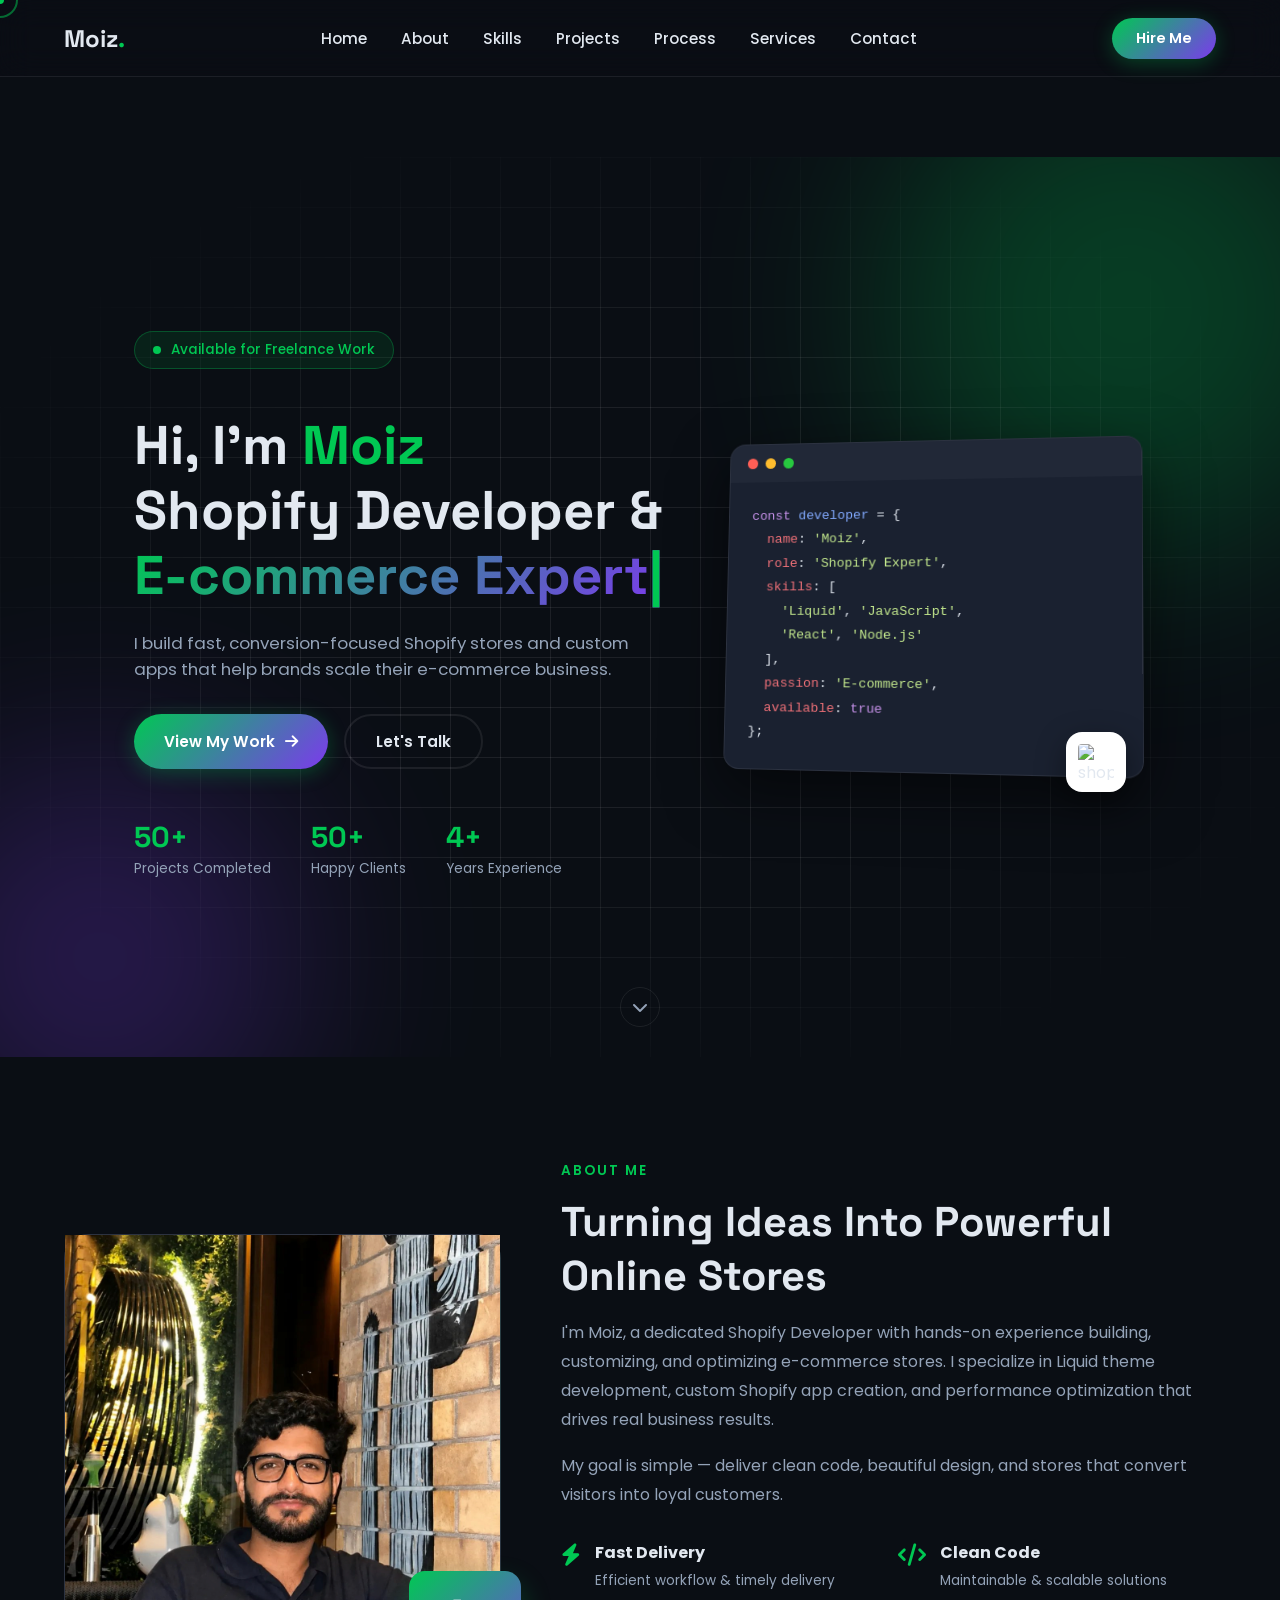
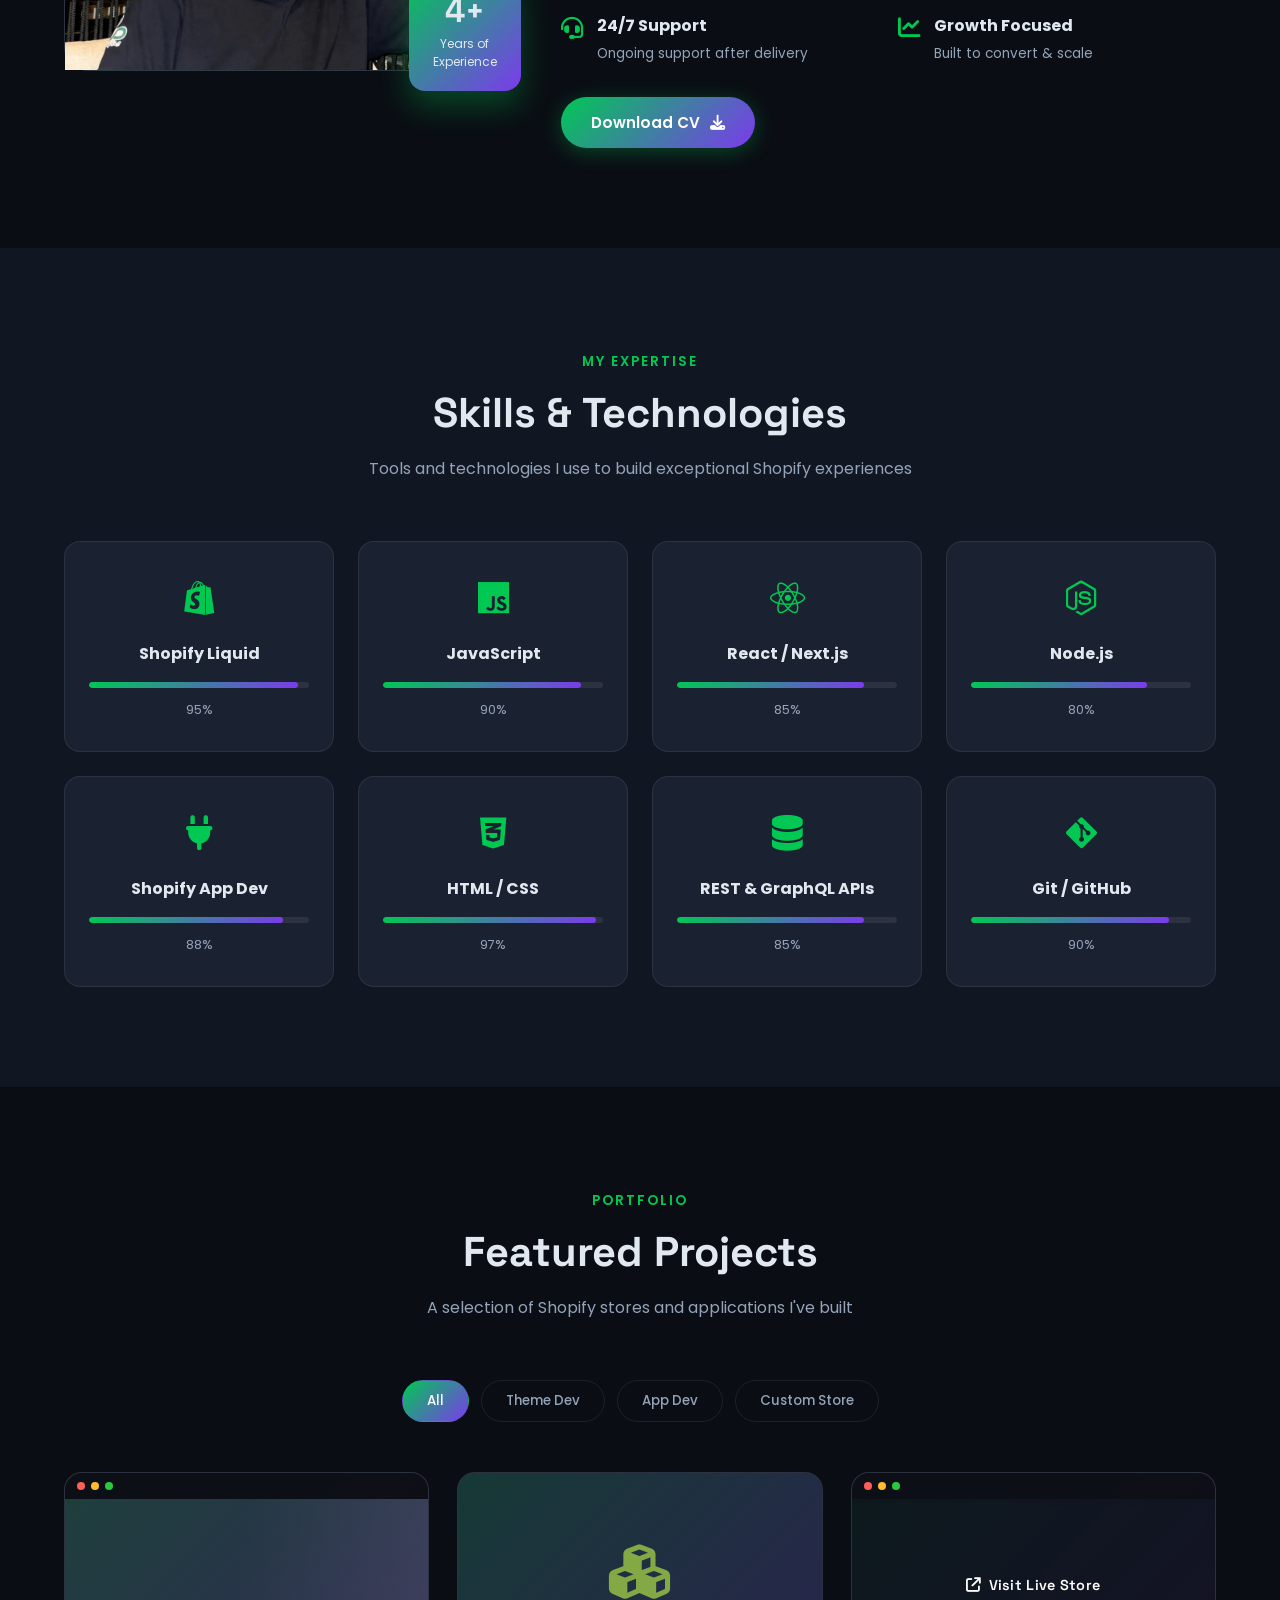
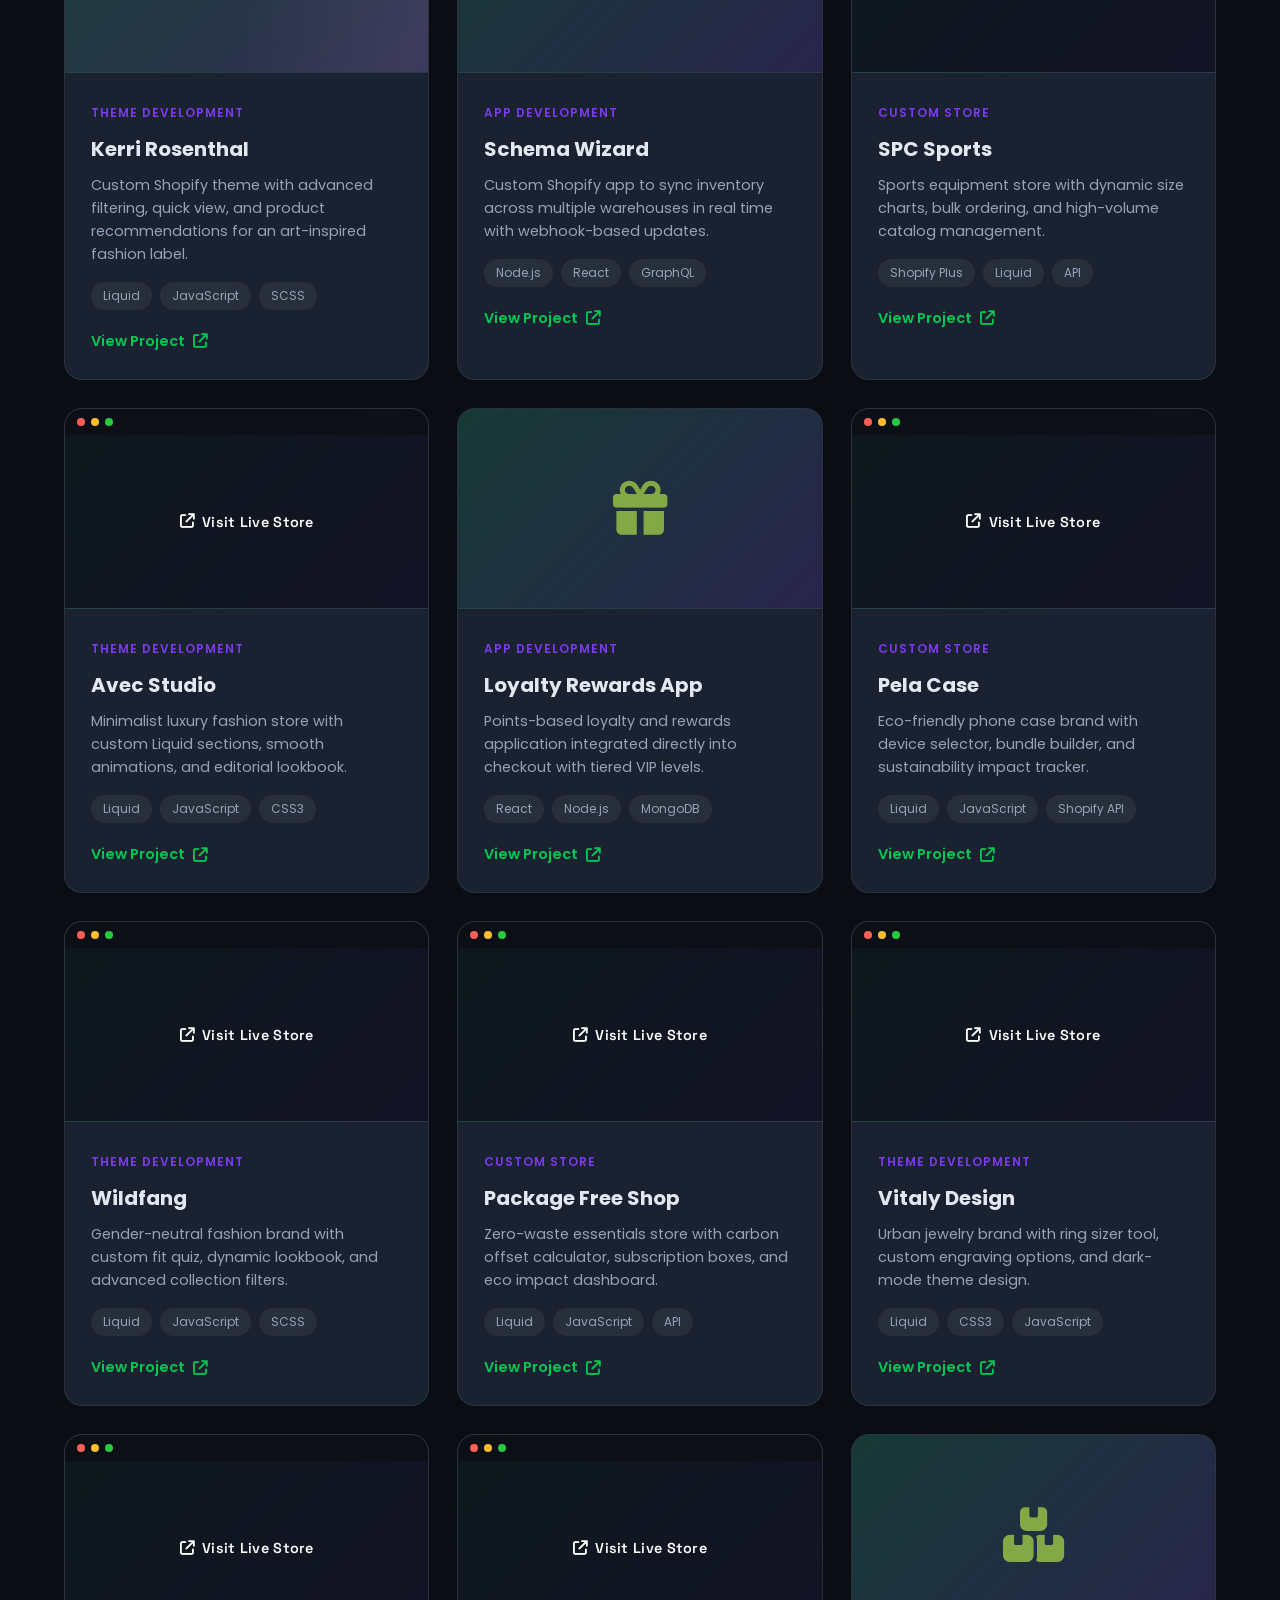
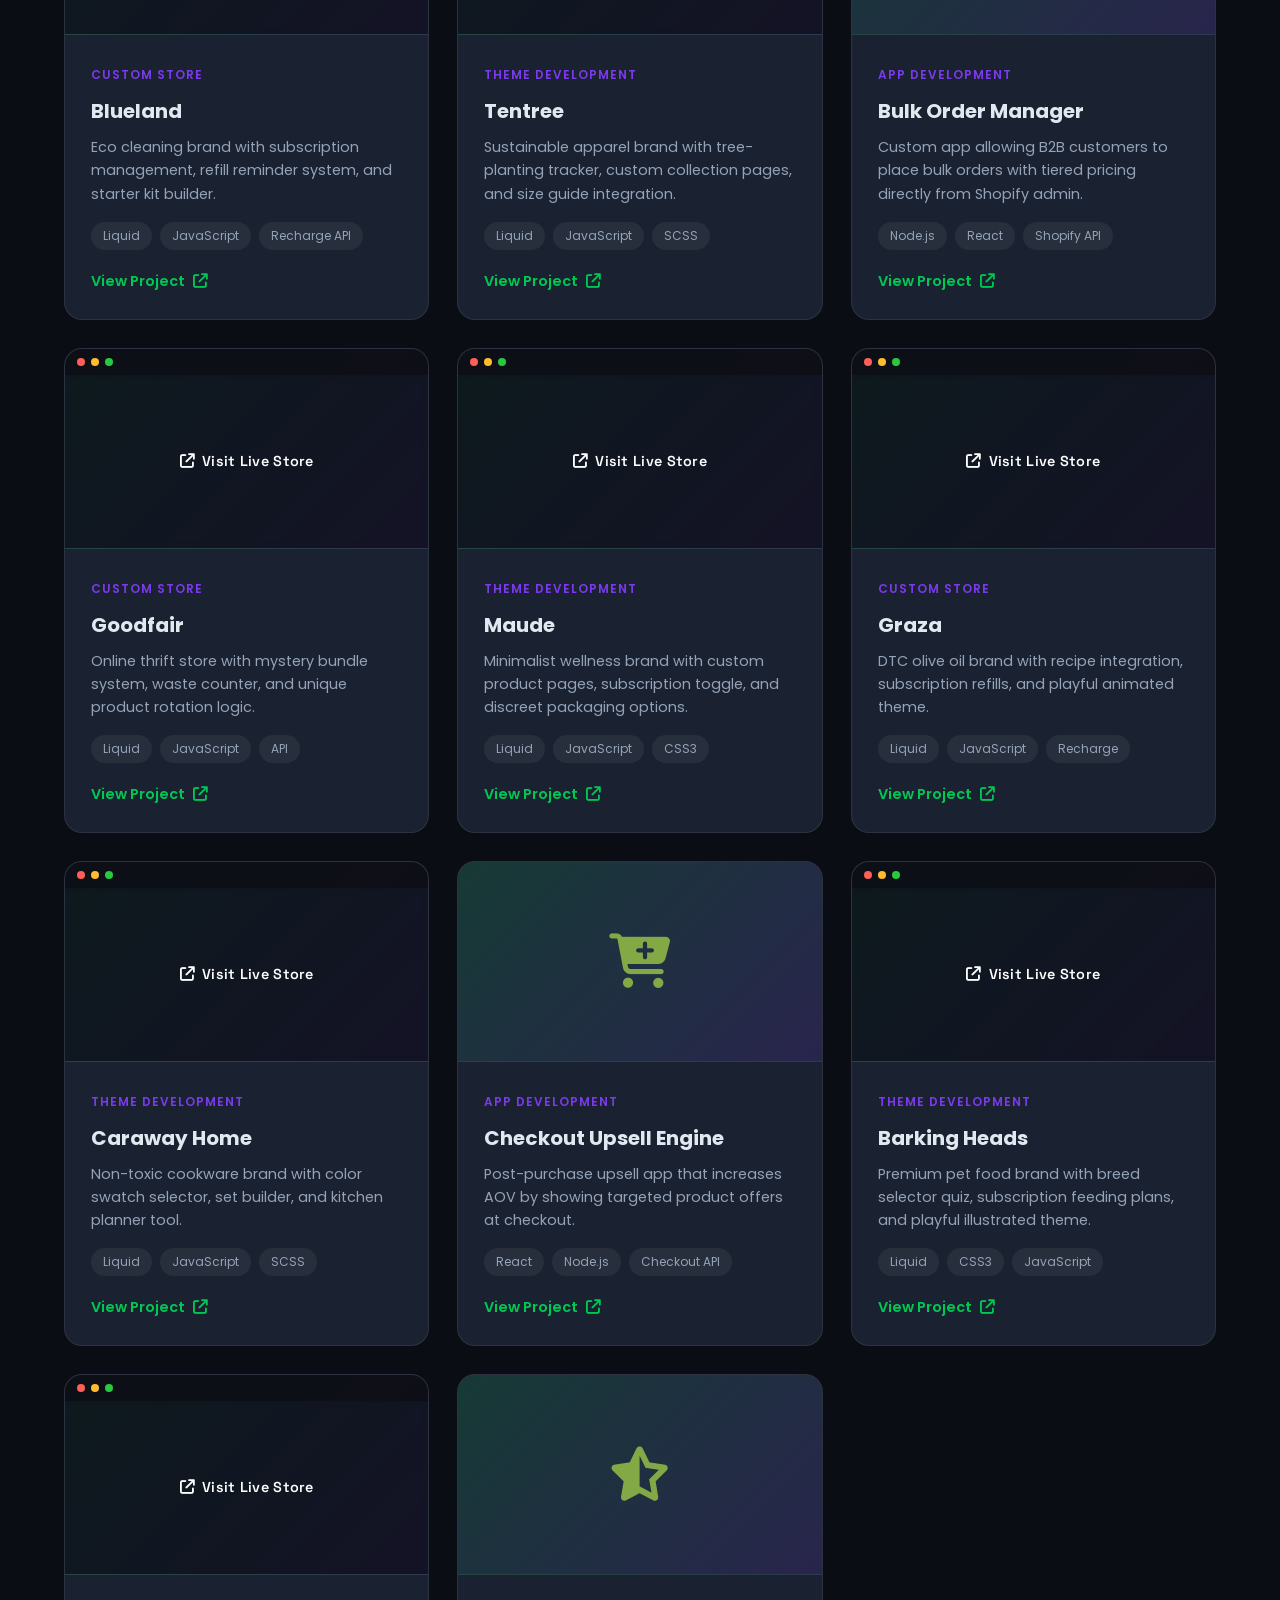
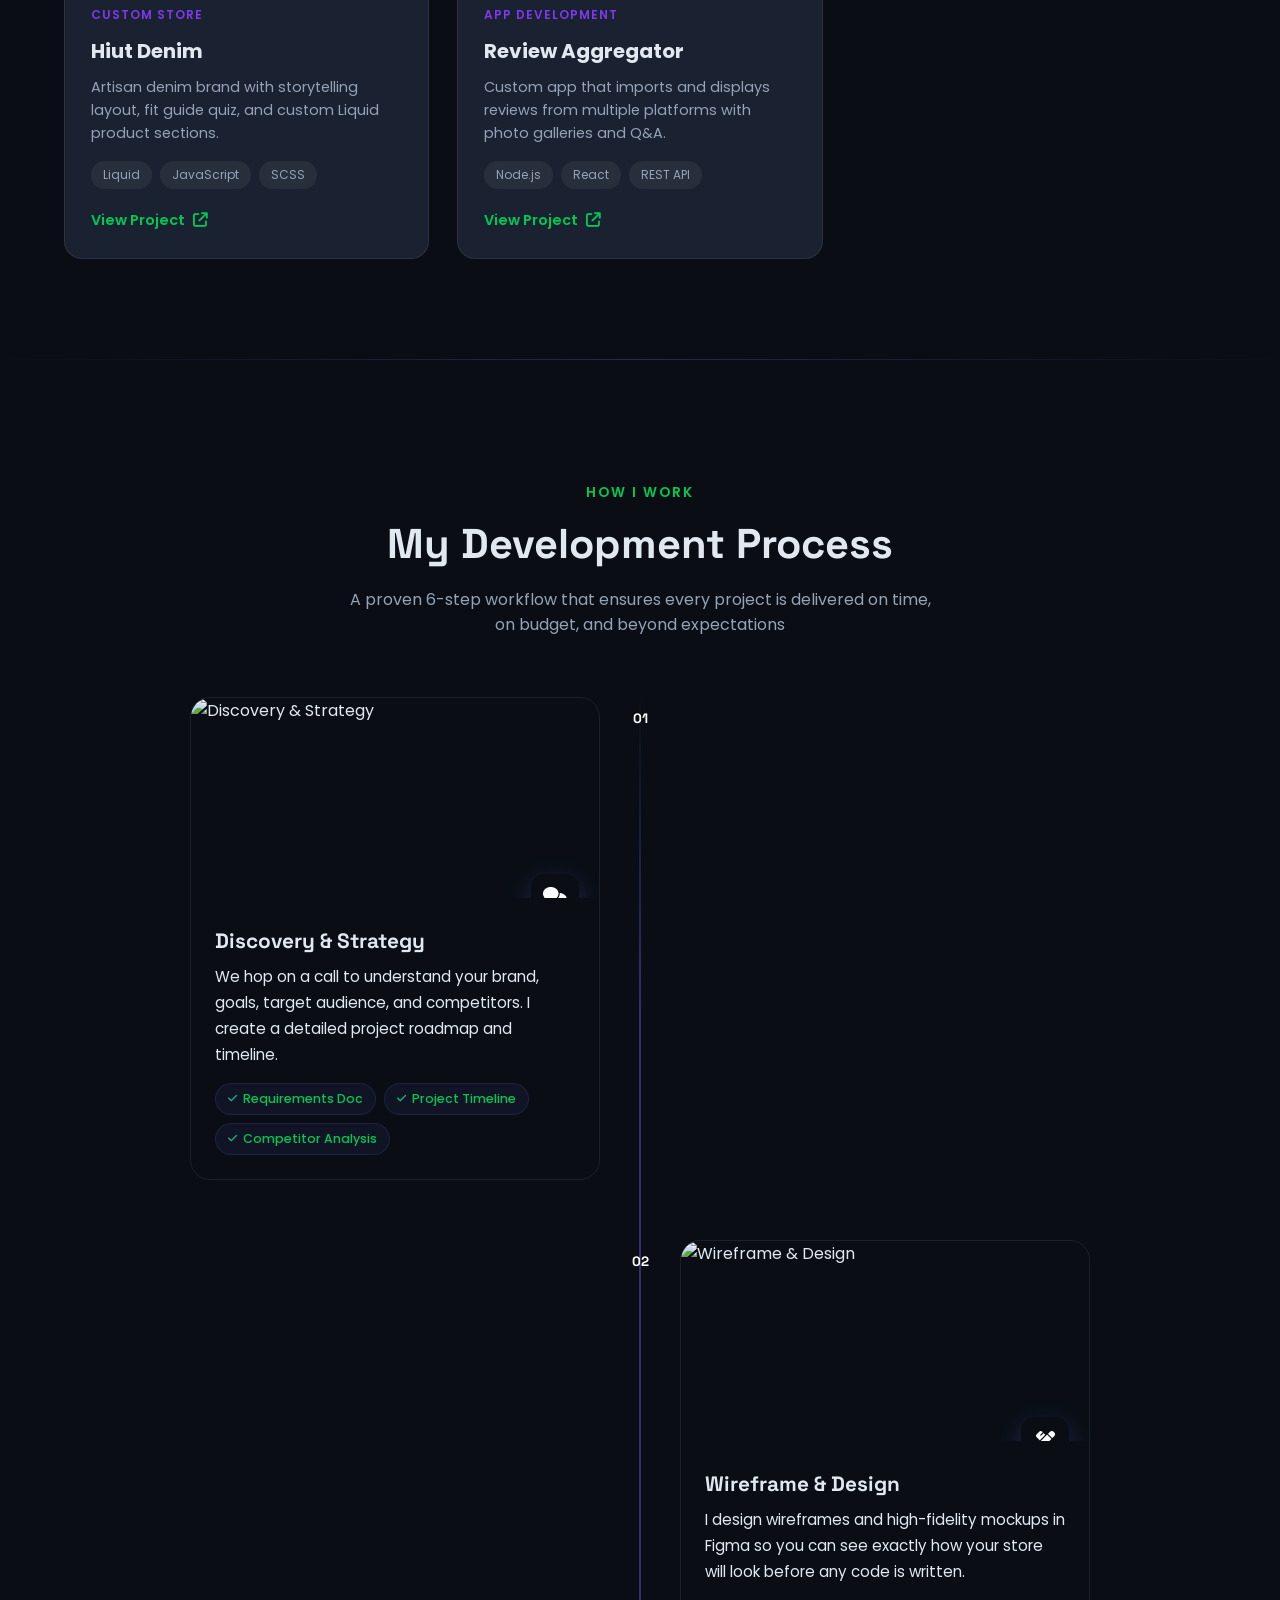
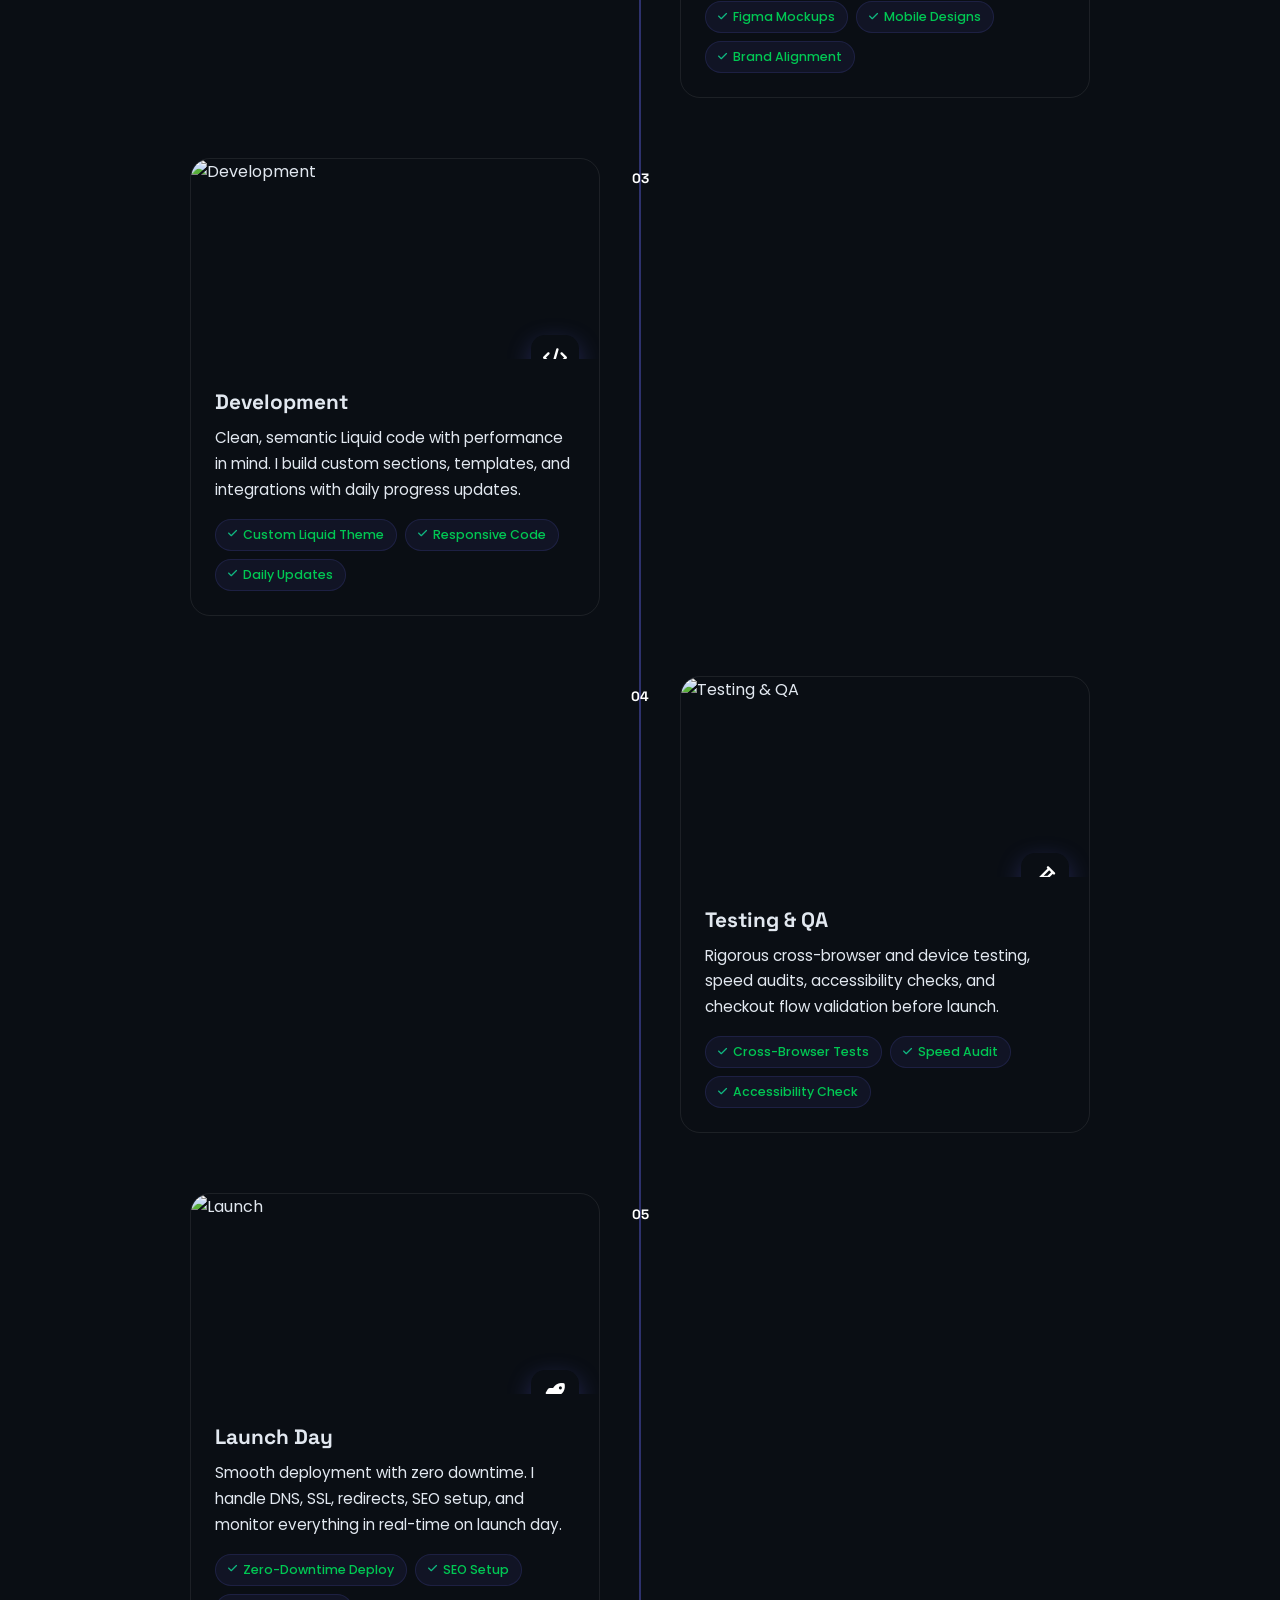
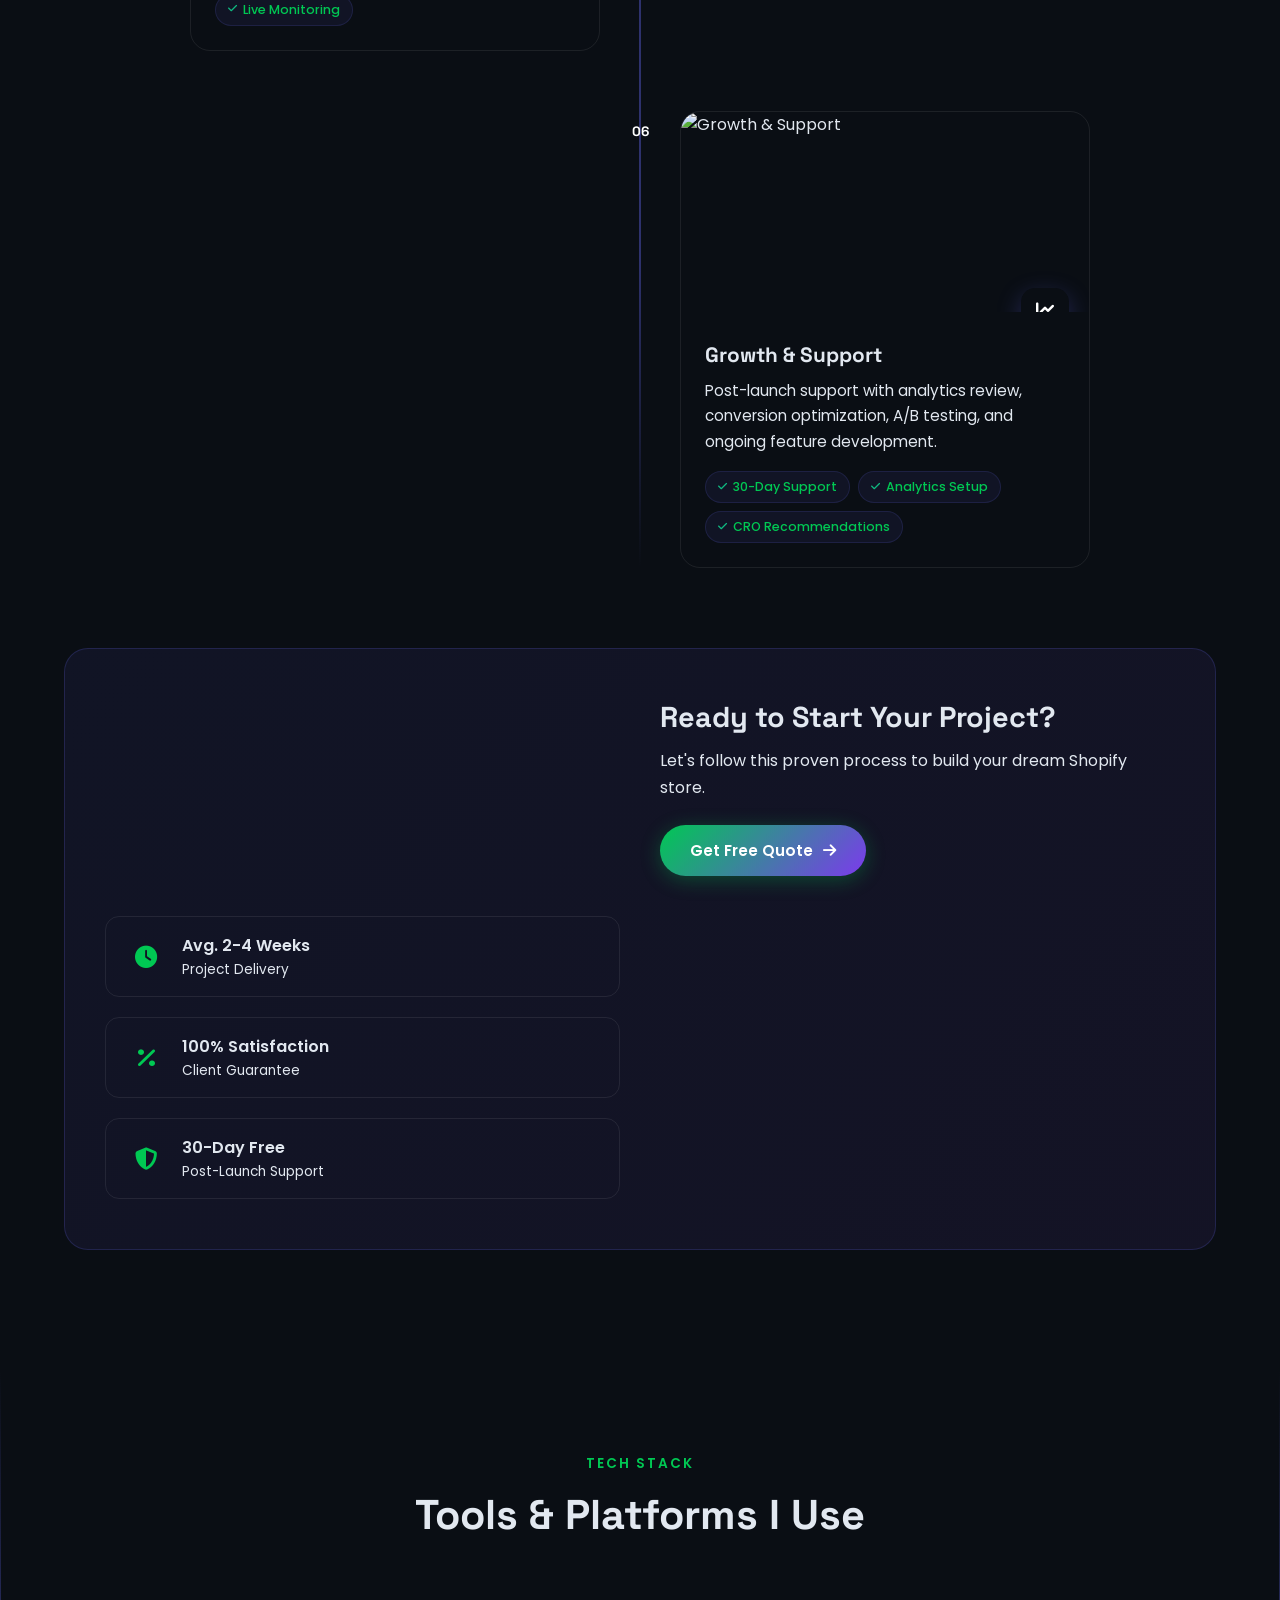
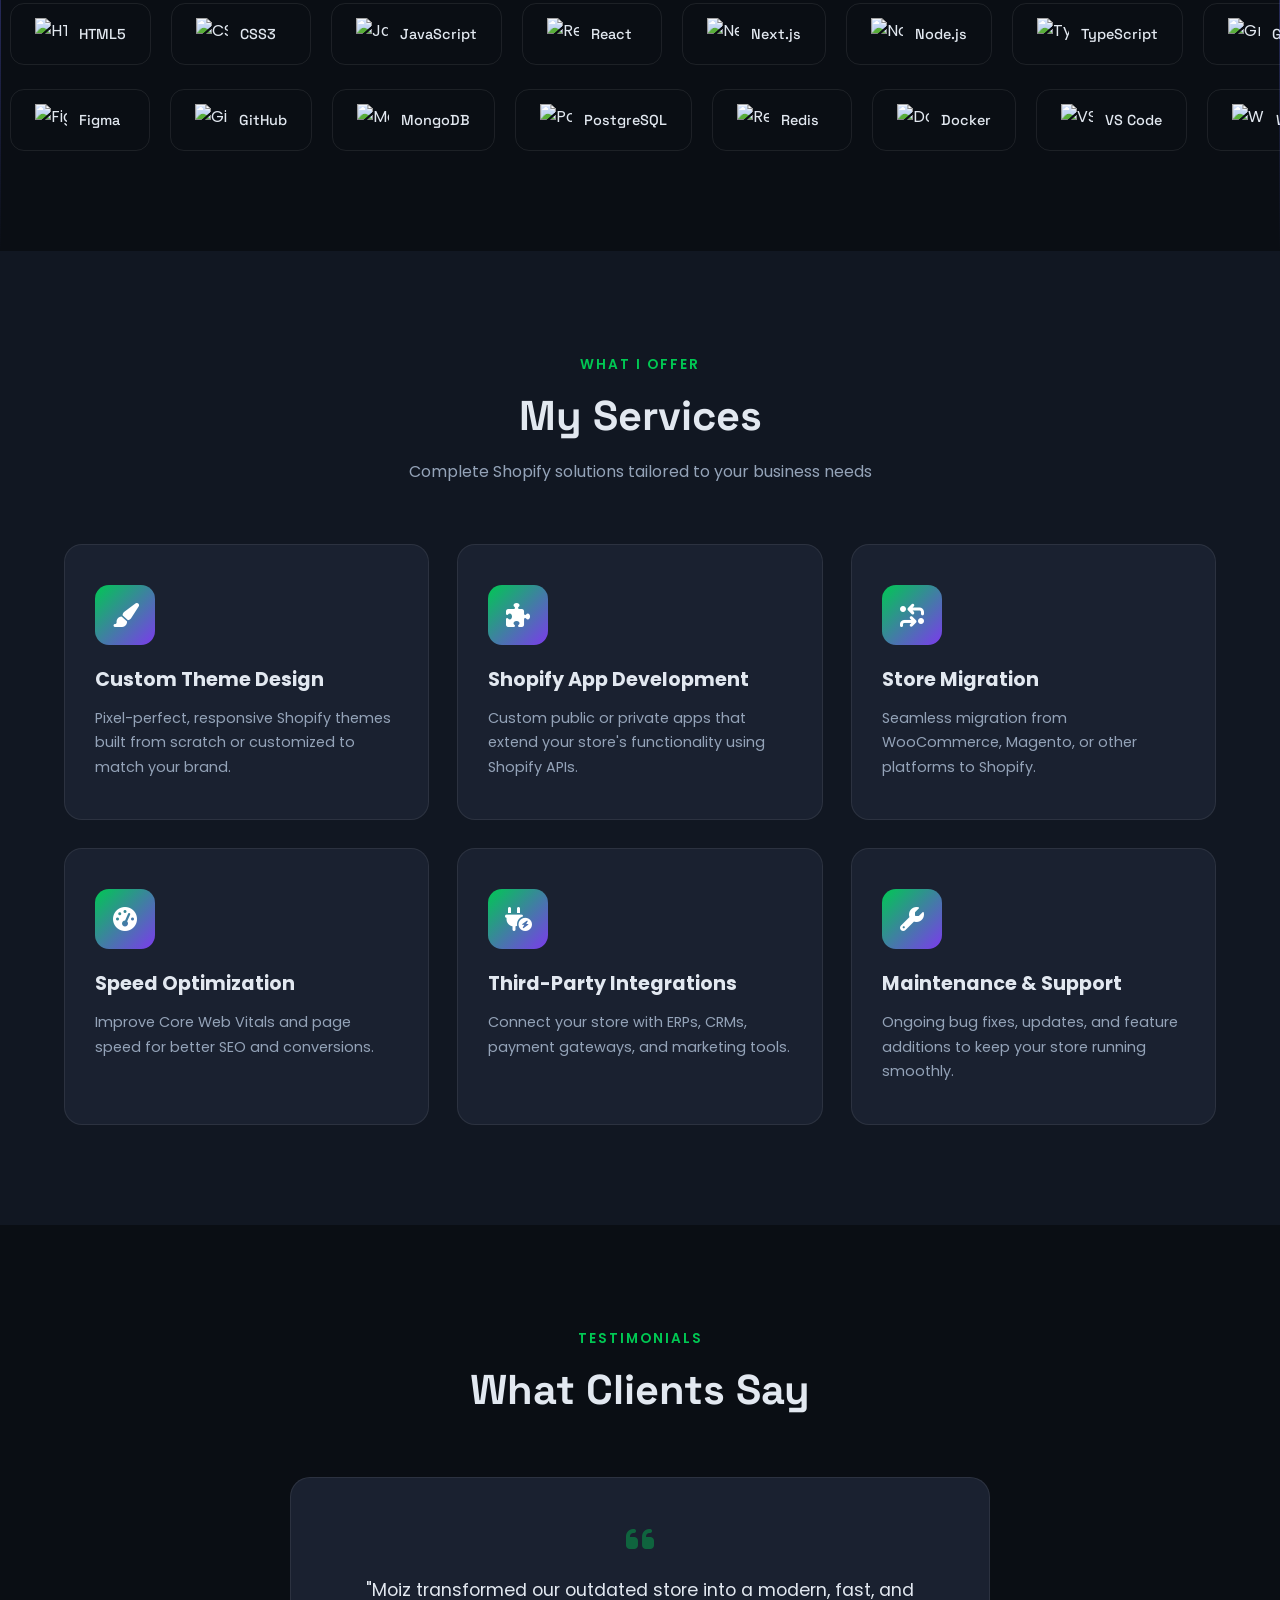
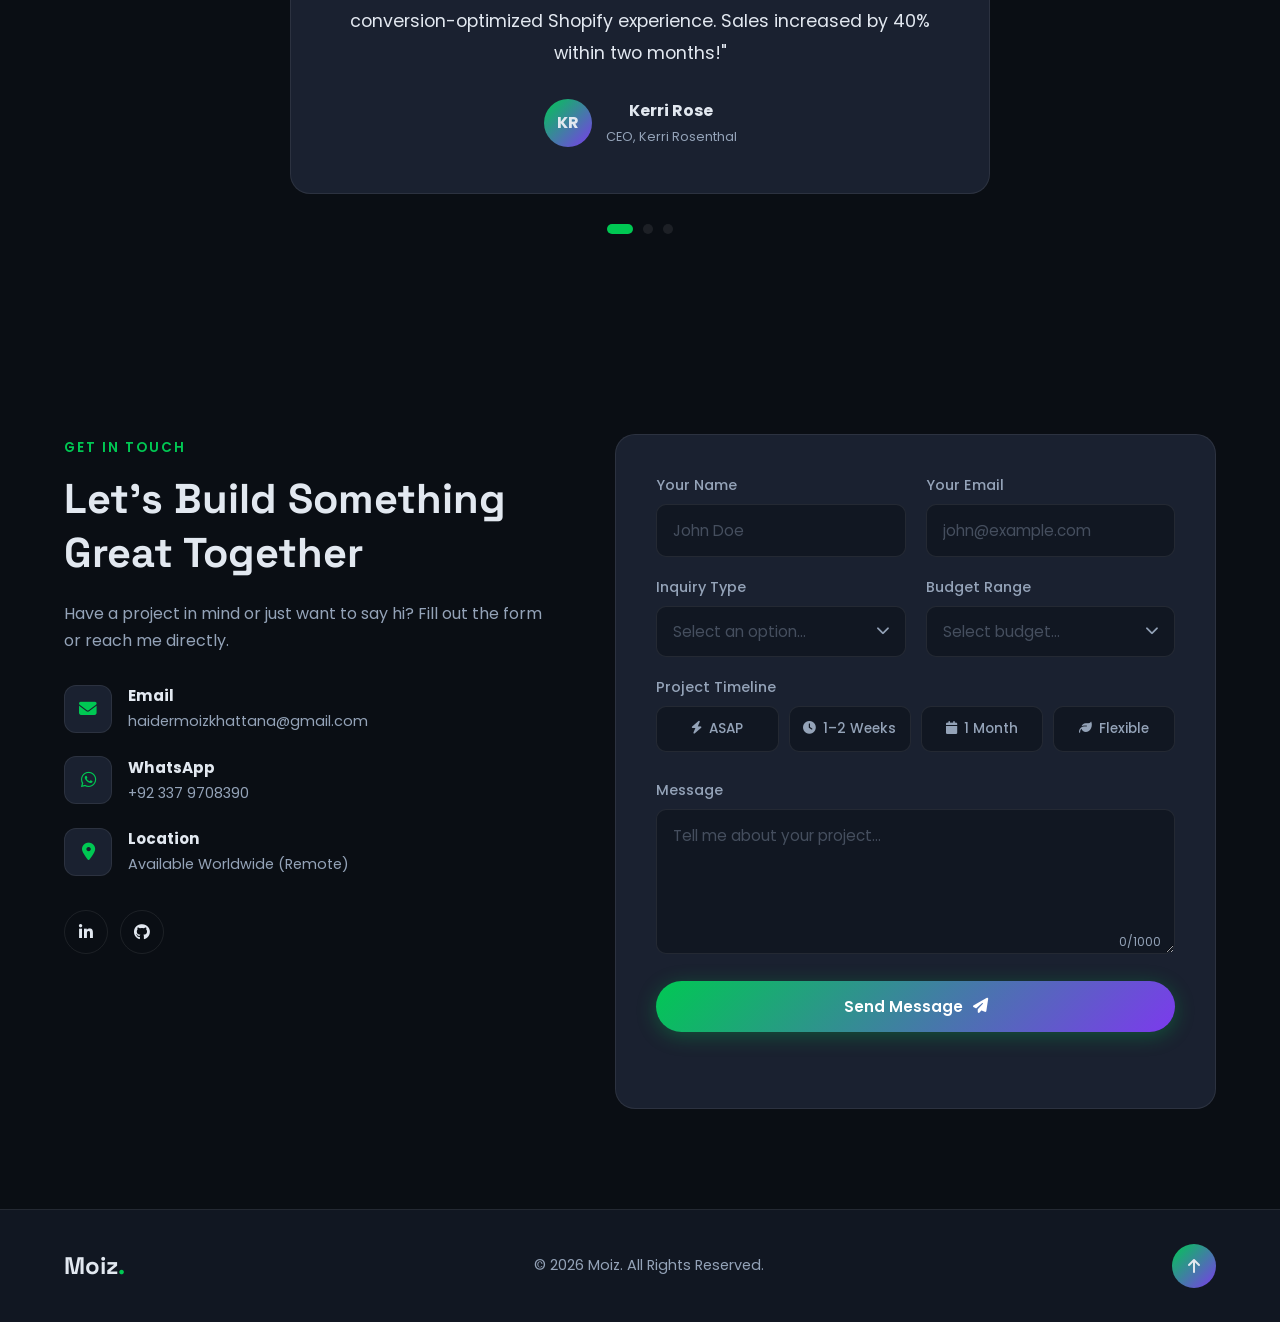
==== commit fc73a2b7: "3JS animations" ====
--- a/index.html
+++ b/index.html
@@ -16,6 +16,12 @@
 </head>
 <body>
 
+<!-- ============================= -->
+<!-- GLOBAL 3D BACKGROUND CANVAS   -->
+<!-- Fixed, full-page, behind all content -->
+<!-- ============================= -->
+<canvas id="bg3d-canvas" class="bg3d-canvas"></canvas>
+
 <!-- Cursor -->
 <div class="cursor-dot"></div>
 <div class="cursor-outline"></div>
@@ -61,6 +67,11 @@
     <div class="blob blob1"></div>
     <div class="blob blob2"></div>
     <div class="grid-overlay"></div>
+    <!-- ============================= -->
+    <!-- HERO 3D CANVAS CONTAINER      -->
+    <!-- Floating 3D object / particles behind hero text -->
+    <!-- ============================= -->
+    <div id="hero3d" class="hero-3d-canvas"></div>
   </div>
   <div class="container hero-container">
     <div class="hero-text">
@@ -133,6 +144,11 @@
           <h3>4+</h3>
           <p>Years of<br>Experience</p>
         </div>
+        <!-- ============================= -->
+        <!-- ABOUT 3D ACCENT CONTAINER     -->
+        <!-- Small rotating 3D shape near profile image -->
+        <!-- ============================= -->
+        <div id="about3d" class="about-3d-canvas"></div>
       </div>
     </div>
     <div class="about-text reveal">
@@ -741,6 +757,11 @@
 
     <!-- Process CTA -->
     <div class="process-cta reveal">
+      <!-- ============================= -->
+      <!-- PROCESS CTA 3D ACCENT CONTAINER -->
+      <!-- Subtle rotating 3D shape behind stats -->
+      <!-- ============================= -->
+      <div id="processCta3d" class="process-cta-3d-canvas"></div>
       <div class="process-cta-content">
         <h3>Ready to Start Your Project?</h3>
         <p>Let's follow this proven process to build your dream Shopify store.</p>
@@ -1226,6 +1247,9 @@
   </div>
 </footer>
 
+<!-- Three.js Library (load before script.js so your 3D code can use THREE) -->
+<script src="https://cdnjs.cloudflare.com/ajax/libs/three.js/r128/three.min.js"></script>
+
 <script src="script.js"></script>
 </body>
 </html>
--- a/style.css
+++ b/style.css
@@ -129,7 +129,508 @@
   transition: opacity .35s ease;
 }
 .project-card:hover .img-overlay { opacity: 1; }
-
+/* ============================================
+   PROCESS SECTION — How I Work
+   ============================================ */
+.process {
+  padding: 120px 0;
+  background: var(--bg-primary);
+  position: relative;
+  overflow: hidden;
+}
+
+.process::before {
+  content: '';
+  position: absolute;
+  top: 0;
+  left: 0;
+  right: 0;
+  height: 1px;
+  background: linear-gradient(90deg, transparent, rgba(99, 102, 241, 0.3), transparent);
+}
+
+.process-timeline {
+  position: relative;
+  max-width: 900px;
+  margin: 60px auto 0;
+}
+
+/* Vertical line running through timeline */
+.process-timeline::before {
+  content: '';
+  position: absolute;
+  left: 28px;
+  top: 0;
+  bottom: 0;
+  width: 2px;
+  background: linear-gradient(
+    180deg,
+    transparent 0%,
+    rgba(99, 102, 241, 0.4) 10%,
+    rgba(99, 102, 241, 0.4) 90%,
+    transparent 100%
+  );
+}
+
+@media (min-width: 768px) {
+  .process-timeline::before {
+    left: 50%;
+    transform: translateX(-50%);
+  }
+}
+
+/* Each step */
+.process-step {
+  position: relative;
+  display: flex;
+  align-items: flex-start;
+  gap: 30px;
+  margin-bottom: 60px;
+  padding-left: 70px;
+}
+
+@media (min-width: 768px) {
+  .process-step {
+    padding-left: 0;
+  }
+
+  .process-step:nth-child(odd) {
+    flex-direction: row;
+    padding-right: calc(50% + 40px);
+  }
+
+  .process-step:nth-child(even) {
+    flex-direction: row-reverse;
+    padding-left: calc(50% + 40px);
+  }
+}
+
+.process-step:last-child {
+  margin-bottom: 0;
+}
+
+/* Step number circle */
+.step-number {
+  position: absolute;
+  left: 8px;
+  top: 0;
+  width: 42px;
+  height: 42px;
+  background: linear-gradient(135deg, var(--primary), var(--accent));
+  border-radius: 50%;
+  display: flex;
+  align-items: center;
+  justify-content: center;
+  z-index: 2;
+  flex-shrink: 0;
+}
+
+@media (min-width: 768px) {
+  .step-number {
+    left: 50%;
+    transform: translateX(-50%);
+  }
+}
+
+.step-number span {
+  color: #fff;
+  font-weight: 700;
+  font-size: 0.85rem;
+  font-family: 'Space Grotesk', sans-serif;
+}
+
+.step-pulse {
+  position: absolute;
+  inset: -6px;
+  border-radius: 50%;
+  border: 2px solid var(--primary);
+  opacity: 0;
+  animation: stepPulse 2.5s ease-out infinite;
+}
+
+@keyframes stepPulse {
+  0% { transform: scale(0.8); opacity: 0.6; }
+  100% { transform: scale(1.6); opacity: 0; }
+}
+
+/* Connector dots */
+.step-connector {
+  display: none;
+}
+
+/* Step card */
+.step-card {
+  background: var(--bg-card);
+  border: 1px solid var(--border);
+  border-radius: 20px;
+  overflow: hidden;
+  transition: all 0.4s ease;
+  width: 100%;
+}
+
+.step-card:hover {
+  border-color: var(--primary);
+  transform: translateY(-4px);
+  box-shadow: 0 20px 60px rgba(99, 102, 241, 0.15);
+}
+
+/* Step icon + image wrapper */
+.step-icon-wrap {
+  position: relative;
+  height: 200px;
+  overflow: hidden;
+}
+
+.step-img {
+  width: 100%;
+  height: 100%;
+  object-fit: cover;
+  transition: transform 0.6s ease;
+}
+
+.step-card:hover .step-img {
+  transform: scale(1.08);
+}
+
+.step-icon {
+  position: absolute;
+  bottom: -24px;
+  right: 20px;
+  width: 48px;
+  height: 48px;
+  background: linear-gradient(135deg, var(--primary), var(--accent));
+  border-radius: 14px;
+  display: flex;
+  align-items: center;
+  justify-content: center;
+  z-index: 2;
+  box-shadow: 0 8px 24px rgba(99, 102, 241, 0.3);
+}
+
+.step-icon i {
+  color: #fff;
+  font-size: 1.2rem;
+}
+
+/* Step content */
+.step-content {
+  padding: 30px 24px 24px;
+}
+
+.step-content h3 {
+  font-size: 1.3rem;
+  font-weight: 700;
+  color: var(--text-primary);
+  margin-bottom: 10px;
+  font-family: 'Space Grotesk', sans-serif;
+}
+
+.step-content p {
+  font-size: 0.95rem;
+  color: var(--text-secondary);
+  line-height: 1.7;
+  margin-bottom: 16px;
+}
+
+/* Deliverables tags */
+.step-deliverables {
+  display: flex;
+  flex-wrap: wrap;
+  gap: 8px;
+}
+
+.step-deliverables span {
+  display: inline-flex;
+  align-items: center;
+  gap: 6px;
+  padding: 6px 12px;
+  font-size: 0.78rem;
+  font-weight: 500;
+  color: var(--primary);
+  background: rgba(99, 102, 241, 0.08);
+  border: 1px solid rgba(99, 102, 241, 0.15);
+  border-radius: 20px;
+  transition: all 0.3s ease;
+}
+
+.step-deliverables span i {
+  font-size: 0.65rem;
+  color: #10b981;
+}
+
+.step-deliverables span:hover {
+  background: rgba(99, 102, 241, 0.15);
+  transform: translateY(-1px);
+}
+
+/* Process CTA */
+.process-cta {
+  margin-top: 80px;
+  background: linear-gradient(135deg, rgba(99, 102, 241, 0.08), rgba(139, 92, 246, 0.08));
+  border: 1px solid rgba(99, 102, 241, 0.2);
+  border-radius: 24px;
+  padding: 50px 40px;
+  display: grid;
+  grid-template-columns: 1fr;
+  gap: 40px;
+  align-items: center;
+}
+
+@media (min-width: 768px) {
+  .process-cta {
+    grid-template-columns: 1fr 1fr;
+  }
+}
+
+.process-cta-content h3 {
+  font-size: 1.8rem;
+  font-weight: 700;
+  color: var(--text-primary);
+  margin-bottom: 12px;
+  font-family: 'Space Grotesk', sans-serif;
+}
+
+.process-cta-content p {
+  font-size: 1rem;
+  color: var(--text-secondary);
+  margin-bottom: 24px;
+  line-height: 1.7;
+}
+
+.cta-stats {
+  display: flex;
+  flex-direction: column;
+  gap: 20px;
+}
+
+.cta-stat {
+  display: flex;
+  align-items: center;
+  gap: 16px;
+  padding: 16px 20px;
+  background: var(--bg-card);
+  border: 1px solid var(--border);
+  border-radius: 14px;
+  transition: all 0.3s ease;
+}
+
+.cta-stat:hover {
+  border-color: var(--primary);
+  transform: translateX(8px);
+}
+
+.cta-stat i {
+  font-size: 1.4rem;
+  color: var(--primary);
+  width: 40px;
+  text-align: center;
+  flex-shrink: 0;
+}
+
+.cta-stat h4 {
+  font-size: 1rem;
+  font-weight: 600;
+  color: var(--text-primary);
+  margin-bottom: 2px;
+}
+
+.cta-stat p {
+  font-size: 0.85rem;
+  color: var(--text-secondary);
+}
+
+
+/* ============================================
+   TECH MARQUEE SECTION
+   ============================================ */
+.tech-marquee {
+  padding: 80px 0 100px;
+  background: var(--bg-secondary);
+  overflow: hidden;
+  position: relative;
+}
+
+.tech-marquee::before,
+.tech-marquee::after {
+  content: '';
+  position: absolute;
+  top: 0;
+  bottom: 0;
+  width: 1px;
+  background: linear-gradient(180deg, transparent, rgba(99, 102, 241, 0.3), transparent);
+}
+
+.tech-marquee::before { left: 0; }
+.tech-marquee::after  { right: 0; }
+
+.marquee-wrapper {
+  margin-top: 50px;
+  display: flex;
+  flex-direction: column;
+  gap: 24px;
+}
+
+.marquee-track {
+  display: flex;
+  width: max-content;
+  gap: 0;
+}
+
+.marquee-left {
+  animation: marqueeScrollLeft 40s linear infinite;
+}
+
+.marquee-right {
+  animation: marqueeScrollRight 40s linear infinite;
+}
+
+/* Pause on hover */
+.marquee-track:hover {
+  animation-play-state: paused;
+}
+
+@keyframes marqueeScrollLeft {
+  0% { transform: translateX(0); }
+  100% { transform: translateX(-50%); }
+}
+
+@keyframes marqueeScrollRight {
+  0% { transform: translateX(-50%); }
+  100% { transform: translateX(0); }
+}
+
+.marquee-content {
+  display: flex;
+  gap: 20px;
+  padding: 0 10px;
+  flex-shrink: 0;
+}
+
+.marquee-item {
+  display: flex;
+  align-items: center;
+  gap: 12px;
+  padding: 14px 24px;
+  background: var(--bg-card);
+  border: 1px solid var(--border);
+  border-radius: 14px;
+  white-space: nowrap;
+  transition: all 0.3s ease;
+  cursor: default;
+  min-width: 140px;
+}
+
+.marquee-item:hover {
+  border-color: var(--primary);
+  transform: translateY(-4px) scale(1.04);
+  box-shadow: 0 12px 32px rgba(99, 102, 241, 0.2);
+  background: rgba(99, 102, 241, 0.06);
+}
+
+.marquee-item img {
+  width: 32px;
+  height: 32px;
+  object-fit: contain;
+  flex-shrink: 0;
+}
+
+/* Shopify SVG in marquee — needs filter to show on dark bg */
+.marquee-item img.shopify-marquee-icon {
+  filter: invert(45%) sepia(80%) saturate(600%) hue-rotate(80deg) brightness(95%);
+}
+
+.marquee-item span {
+  font-size: 0.9rem;
+  font-weight: 500;
+  color: var(--text-primary);
+  font-family: 'Space Grotesk', sans-serif;
+}
+
+/* Edge fade overlays */
+.marquee-wrapper::before,
+.marquee-wrapper::after {
+  content: '';
+  position: absolute;
+  top: 0;
+  bottom: 0;
+  width: 100px;
+  z-index: 2;
+  pointer-events: none;
+}
+
+.marquee-wrapper::before {
+  left: 0;
+  background: linear-gradient(90deg, var(--bg-secondary), transparent);
+}
+
+.marquee-wrapper::after {
+  right: 0;
+  background: linear-gradient(-90deg, var(--bg-secondary), transparent);
+}
+
+/* ============================================
+   RESPONSIVE — Process + Marquee
+   ============================================ */
+@media (max-width: 767px) {
+  .process-step {
+    margin-bottom: 40px;
+  }
+
+  .step-icon-wrap {
+    height: 160px;
+  }
+
+  .step-content {
+    padding: 24px 18px 18px;
+  }
+
+  .step-content h3 {
+    font-size: 1.15rem;
+  }
+
+  .process-cta {
+    padding: 30px 24px;
+  }
+
+  .process-cta-content h3 {
+    font-size: 1.4rem;
+  }
+
+  .marquee-item {
+    padding: 10px 18px;
+    min-width: 120px;
+  }
+
+  .marquee-item img {
+    width: 26px;
+    height: 26px;
+  }
+
+  .marquee-item span {
+    font-size: 0.8rem;
+  }
+}
+
+@media (max-width: 480px) {
+  .step-icon-wrap {
+    height: 140px;
+  }
+
+  .step-deliverables span {
+    font-size: 0.72rem;
+    padding: 4px 10px;
+  }
+
+  .cta-stat {
+    padding: 12px 14px;
+  }
+
+  .marquee-item {
+    padding: 8px 14px;
+    min-width: 110px;
+    gap: 8px;
+  }
+}
 /* Icon-only cards (apps without a live URL) */
 .project-img.app-preview {
   display: flex;
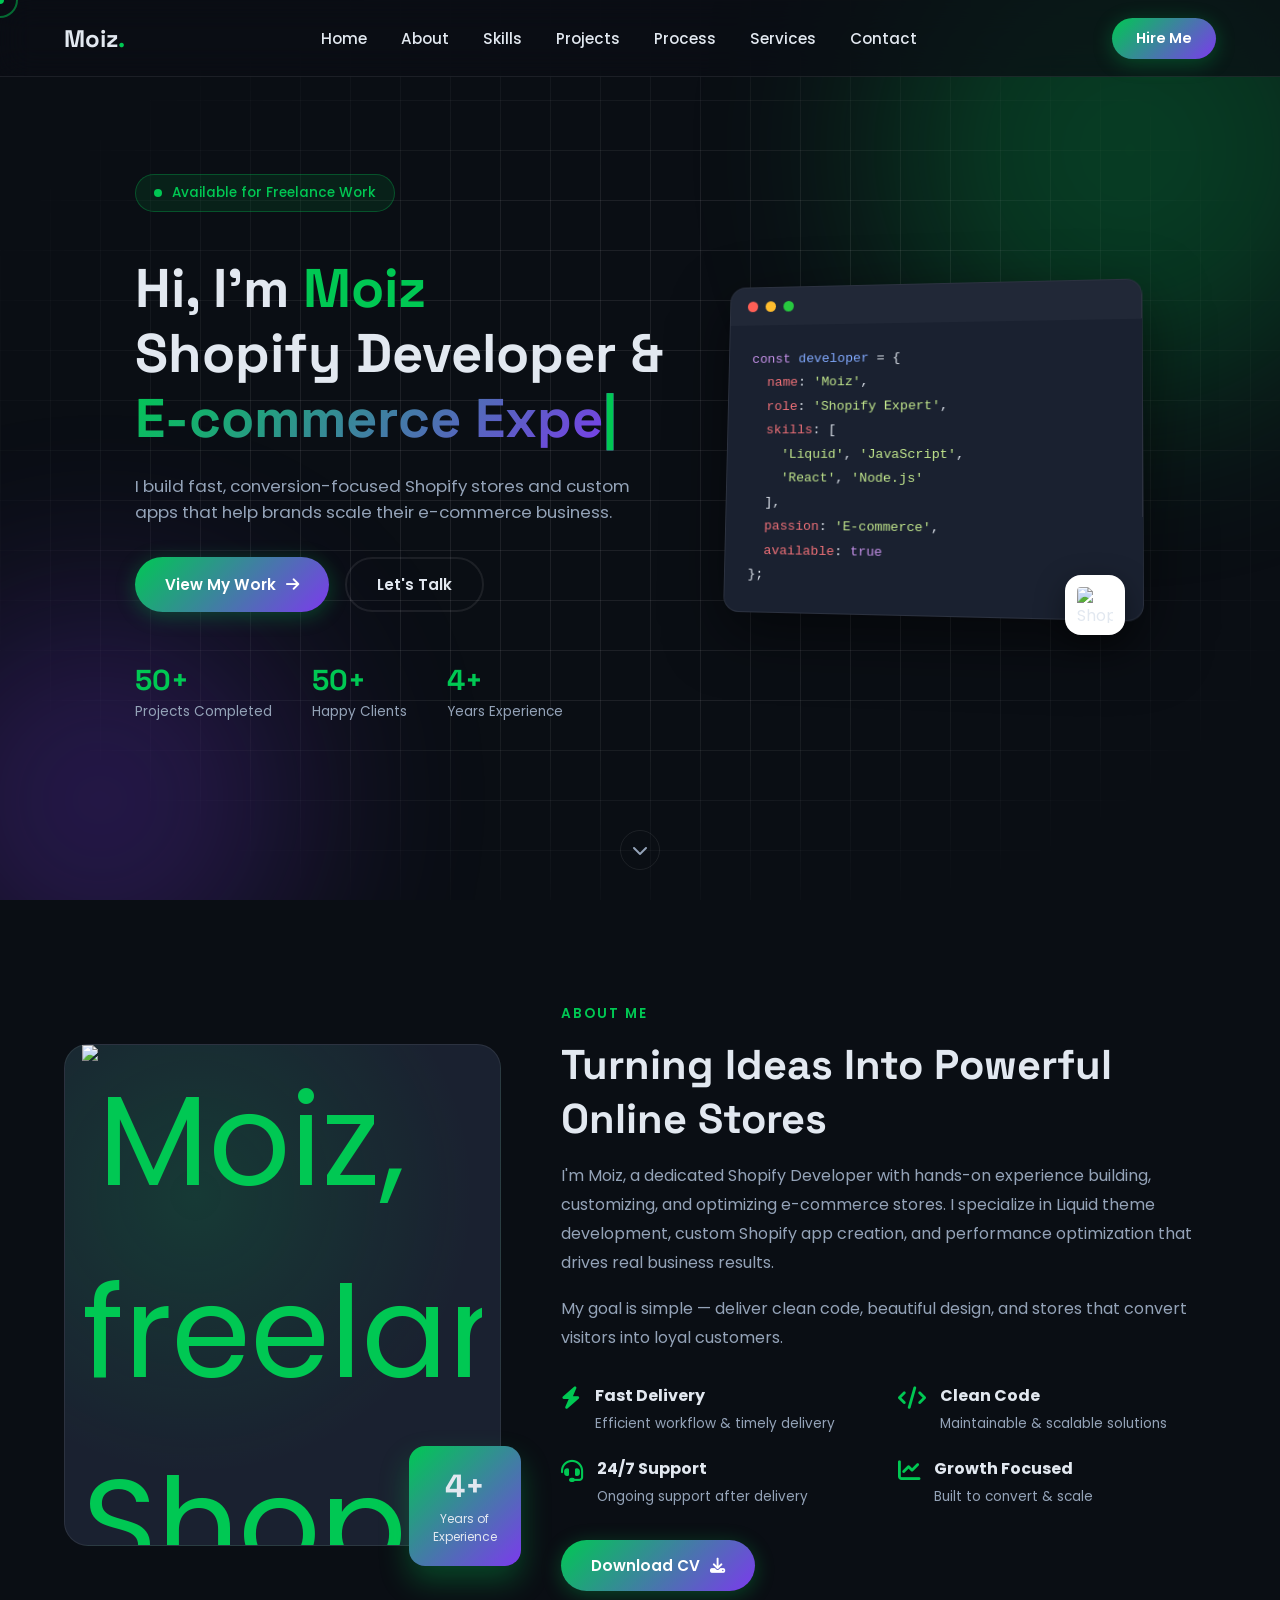
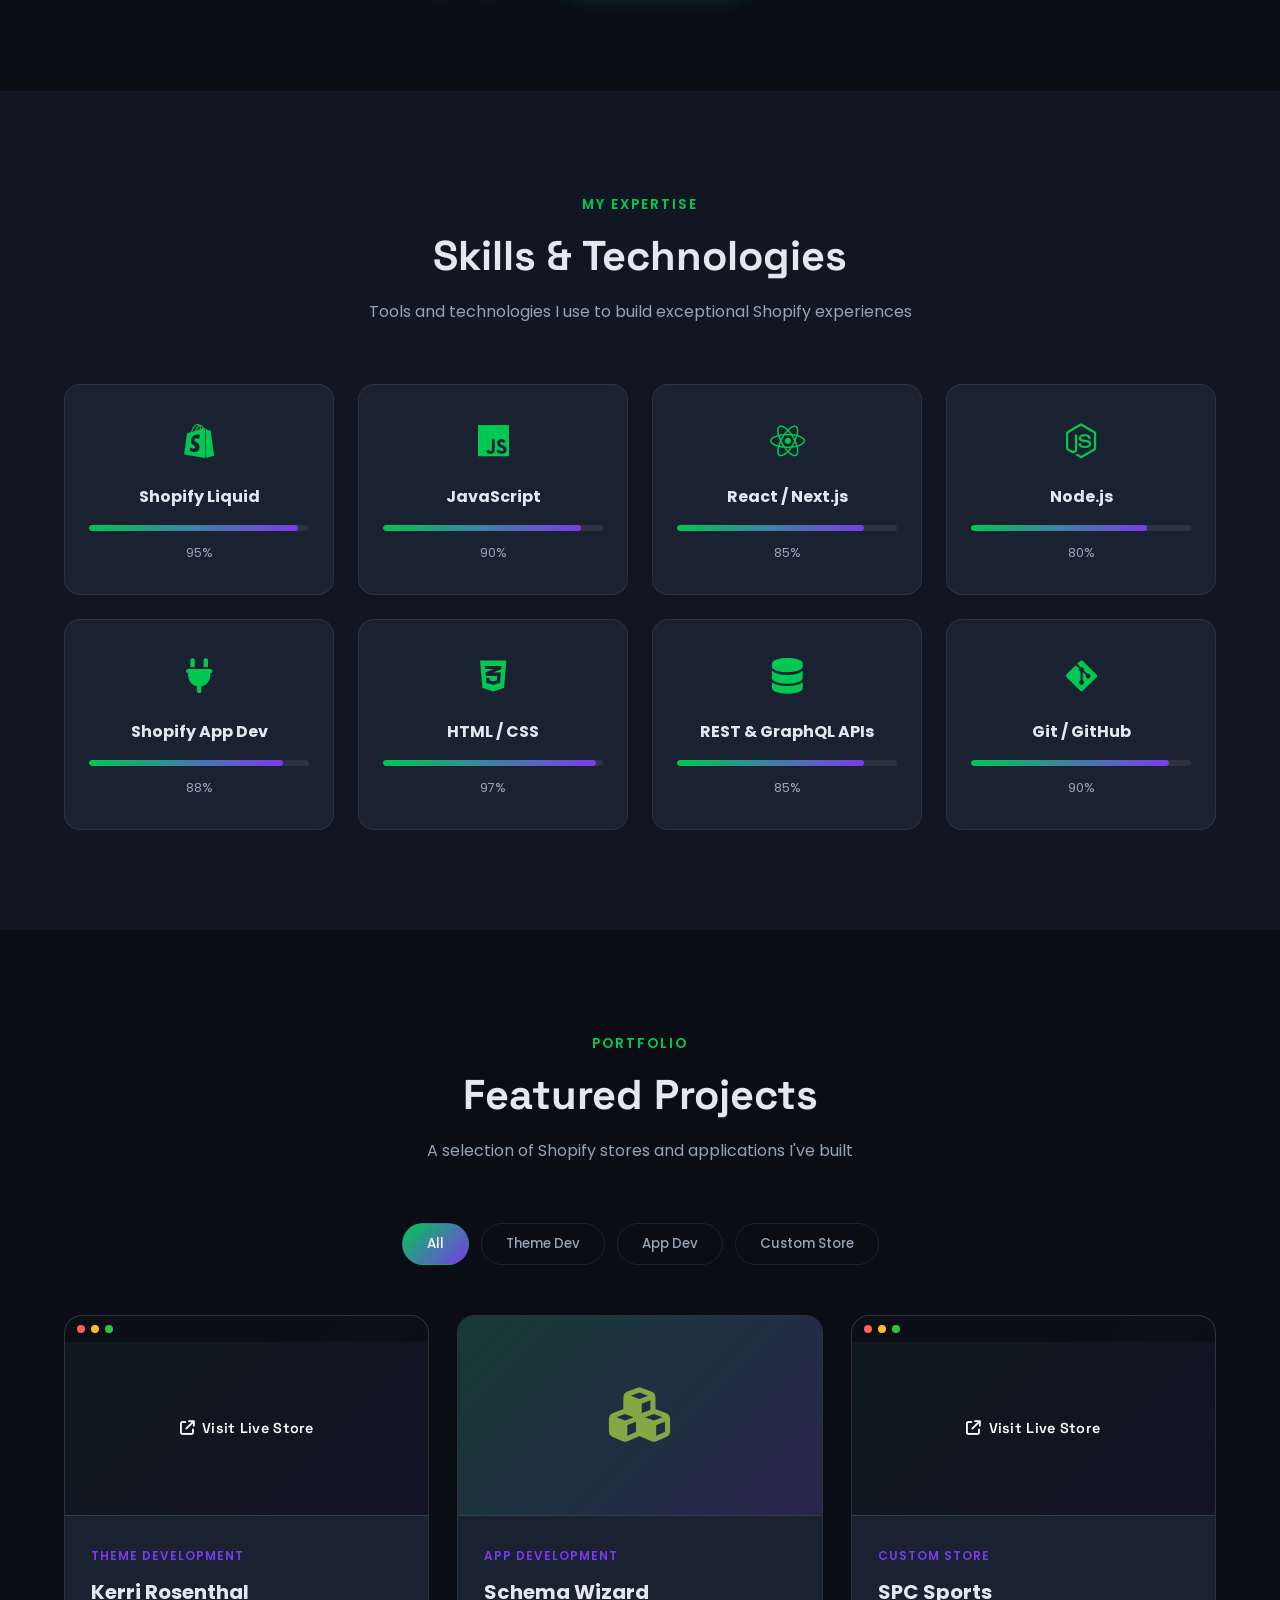
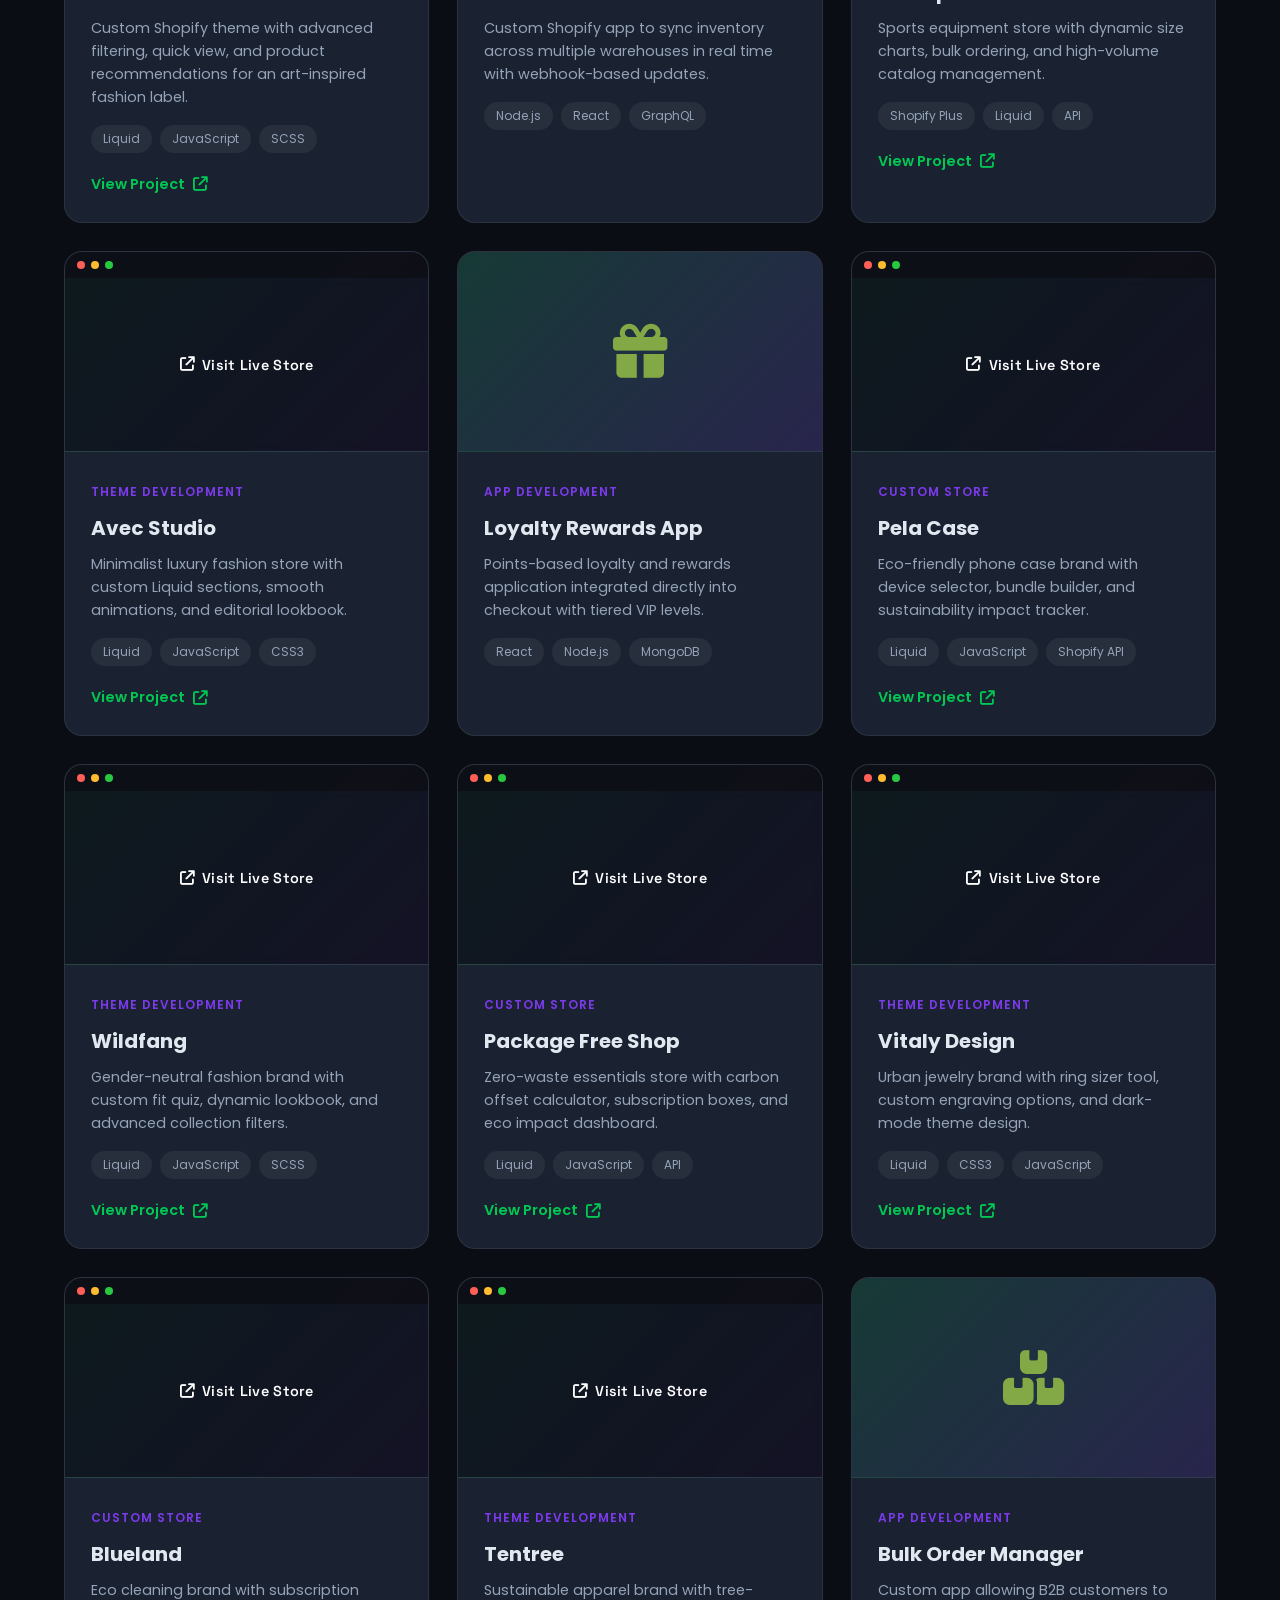
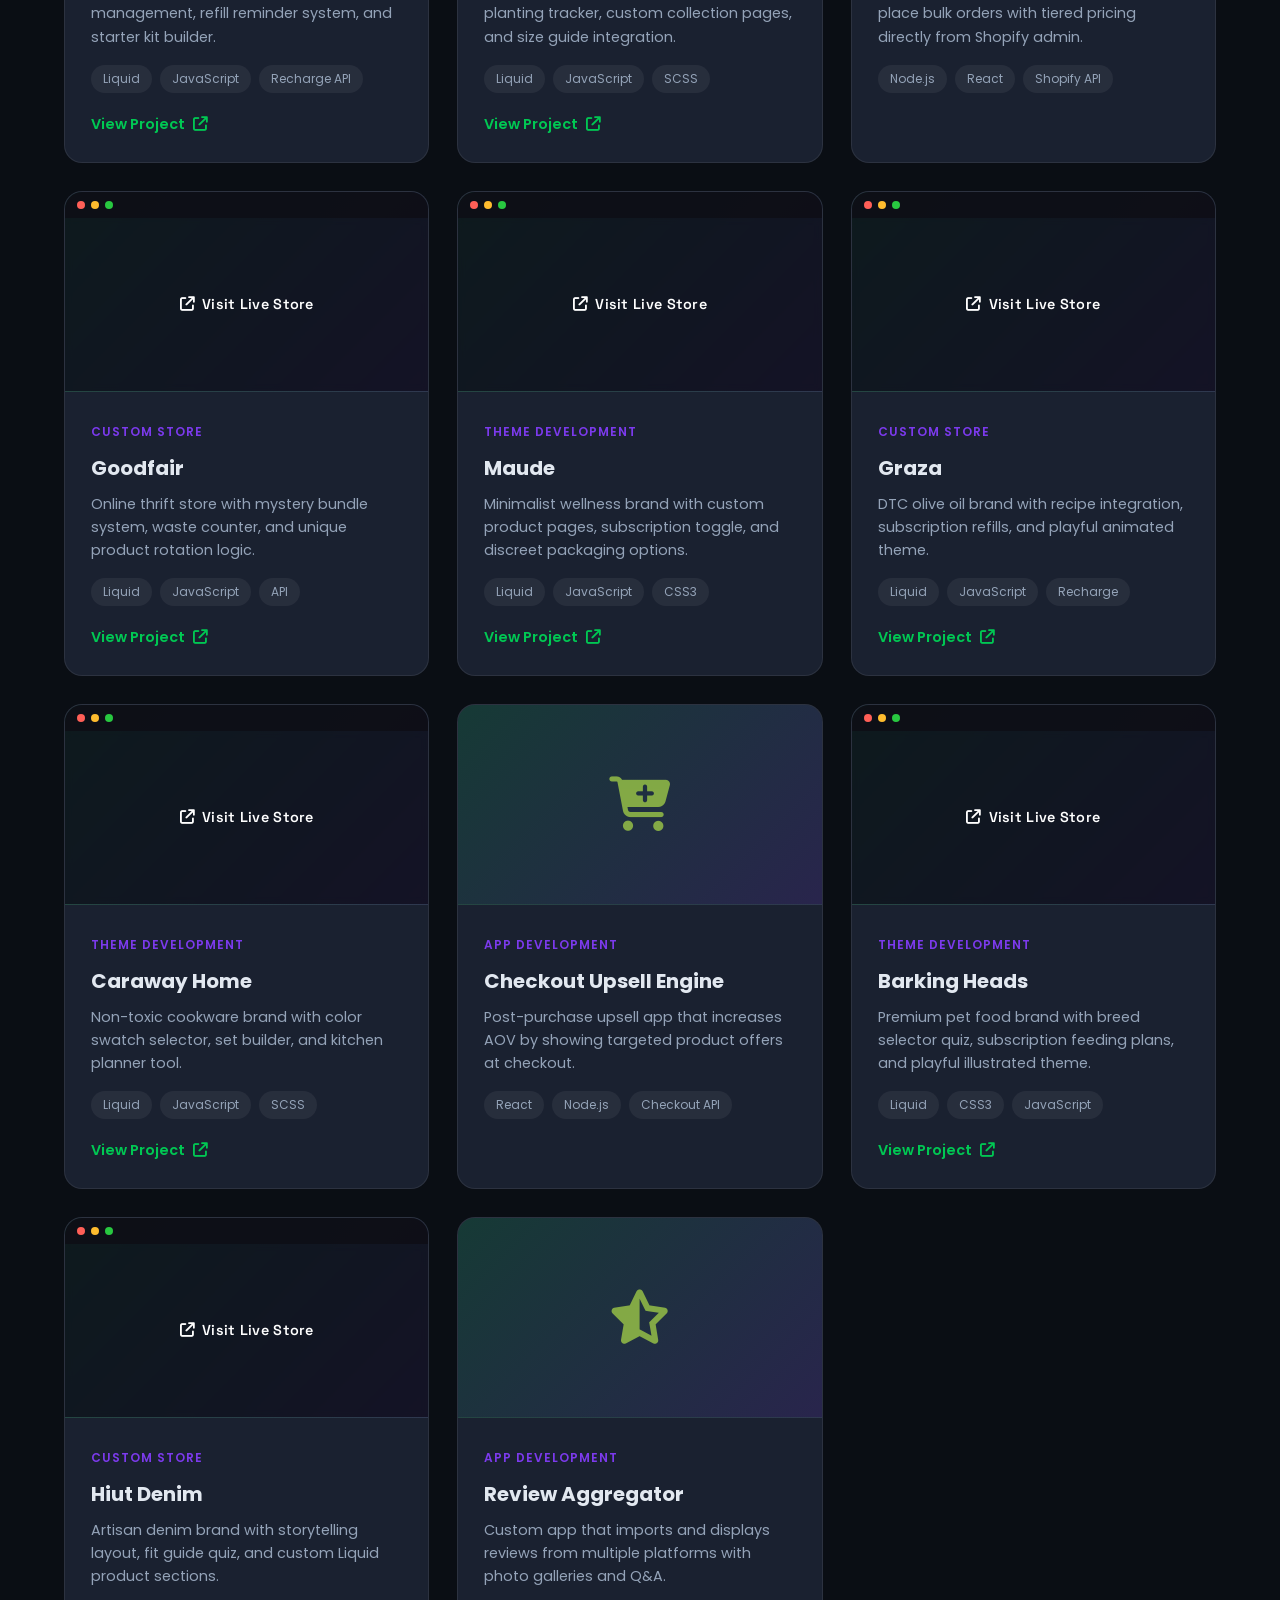
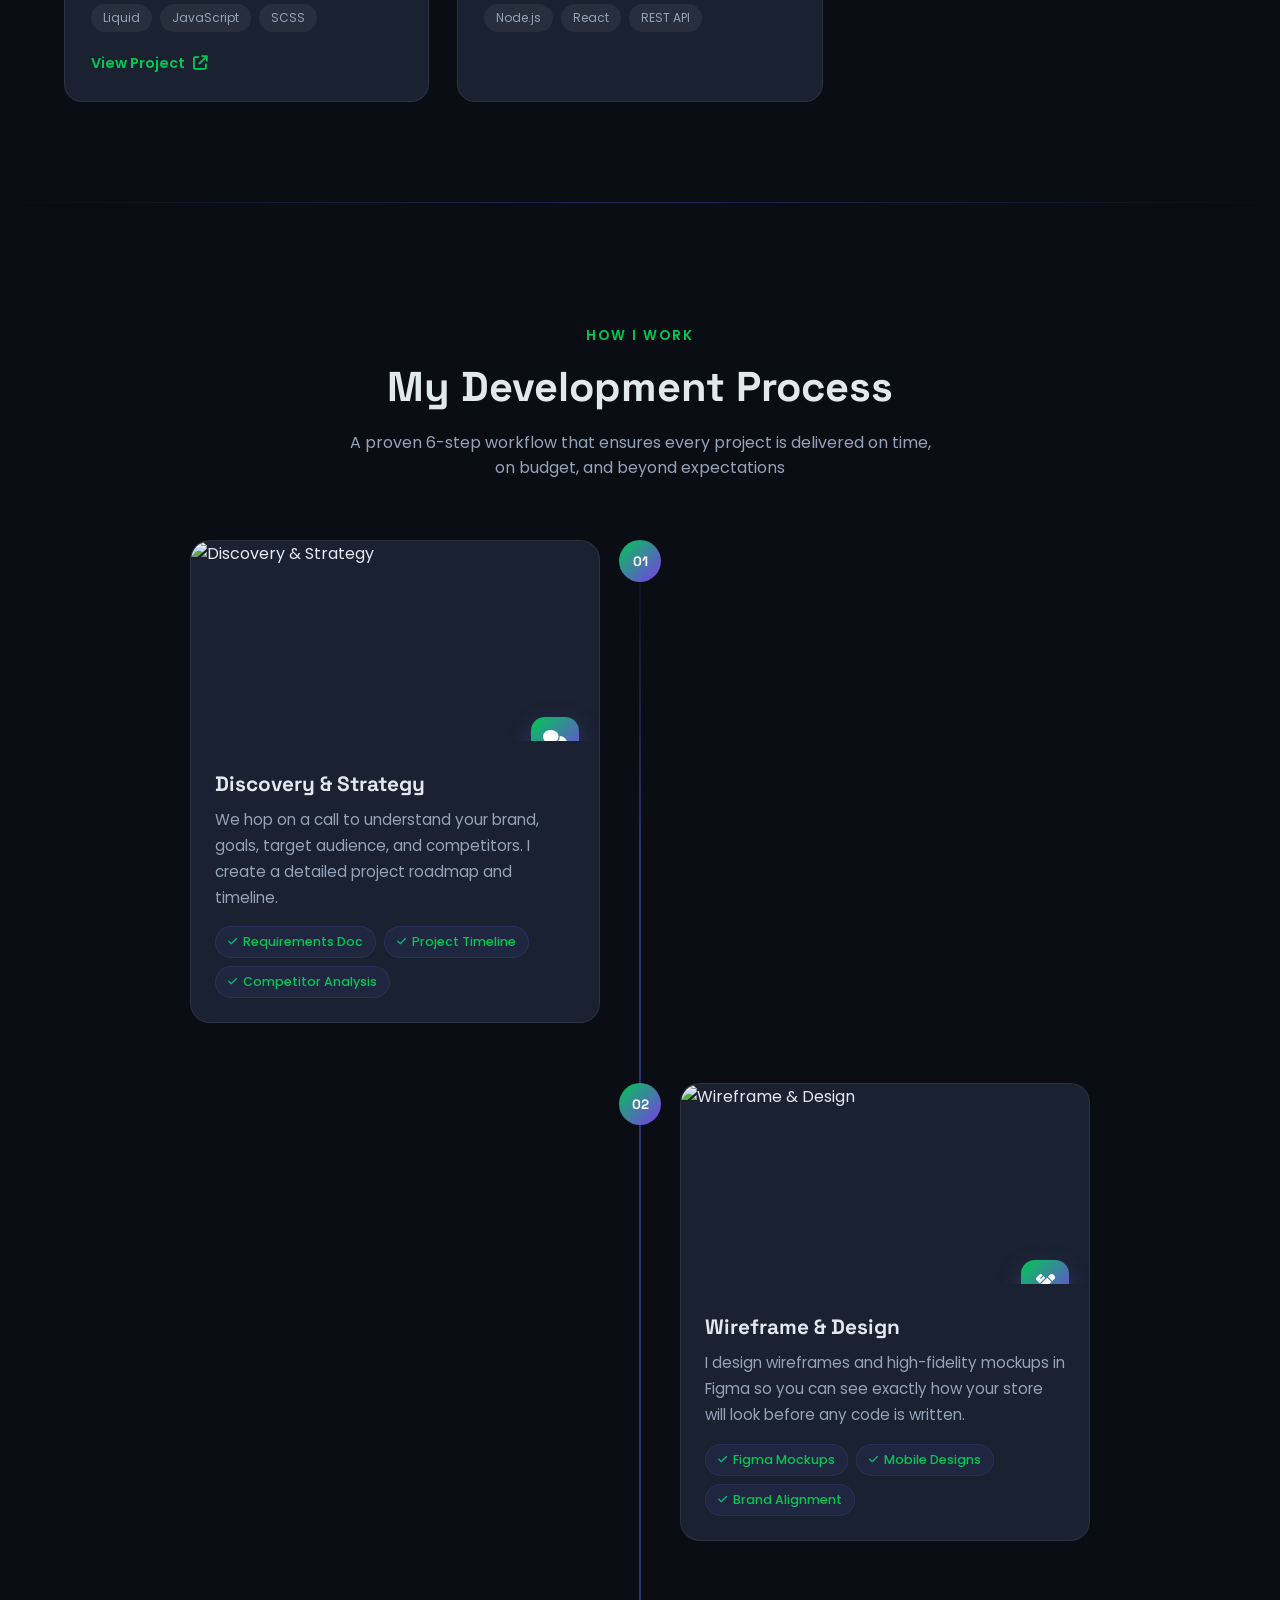
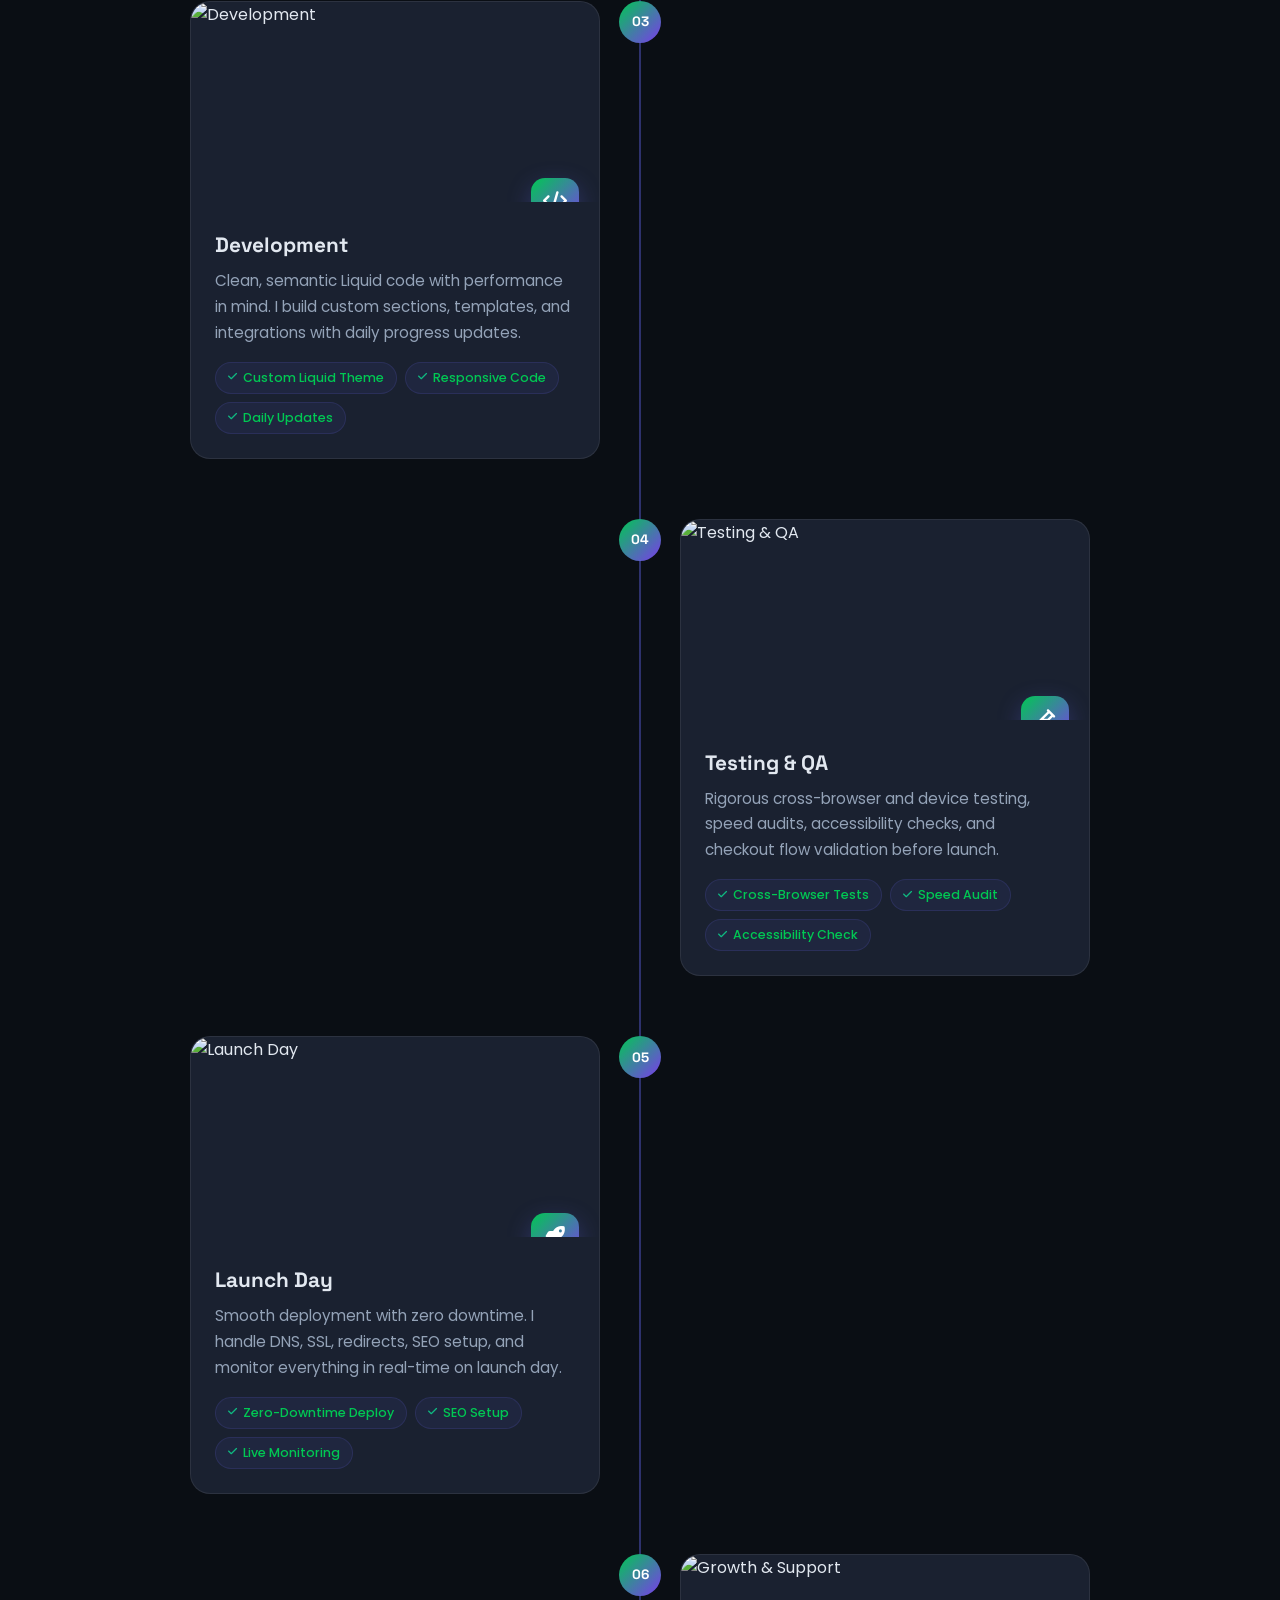
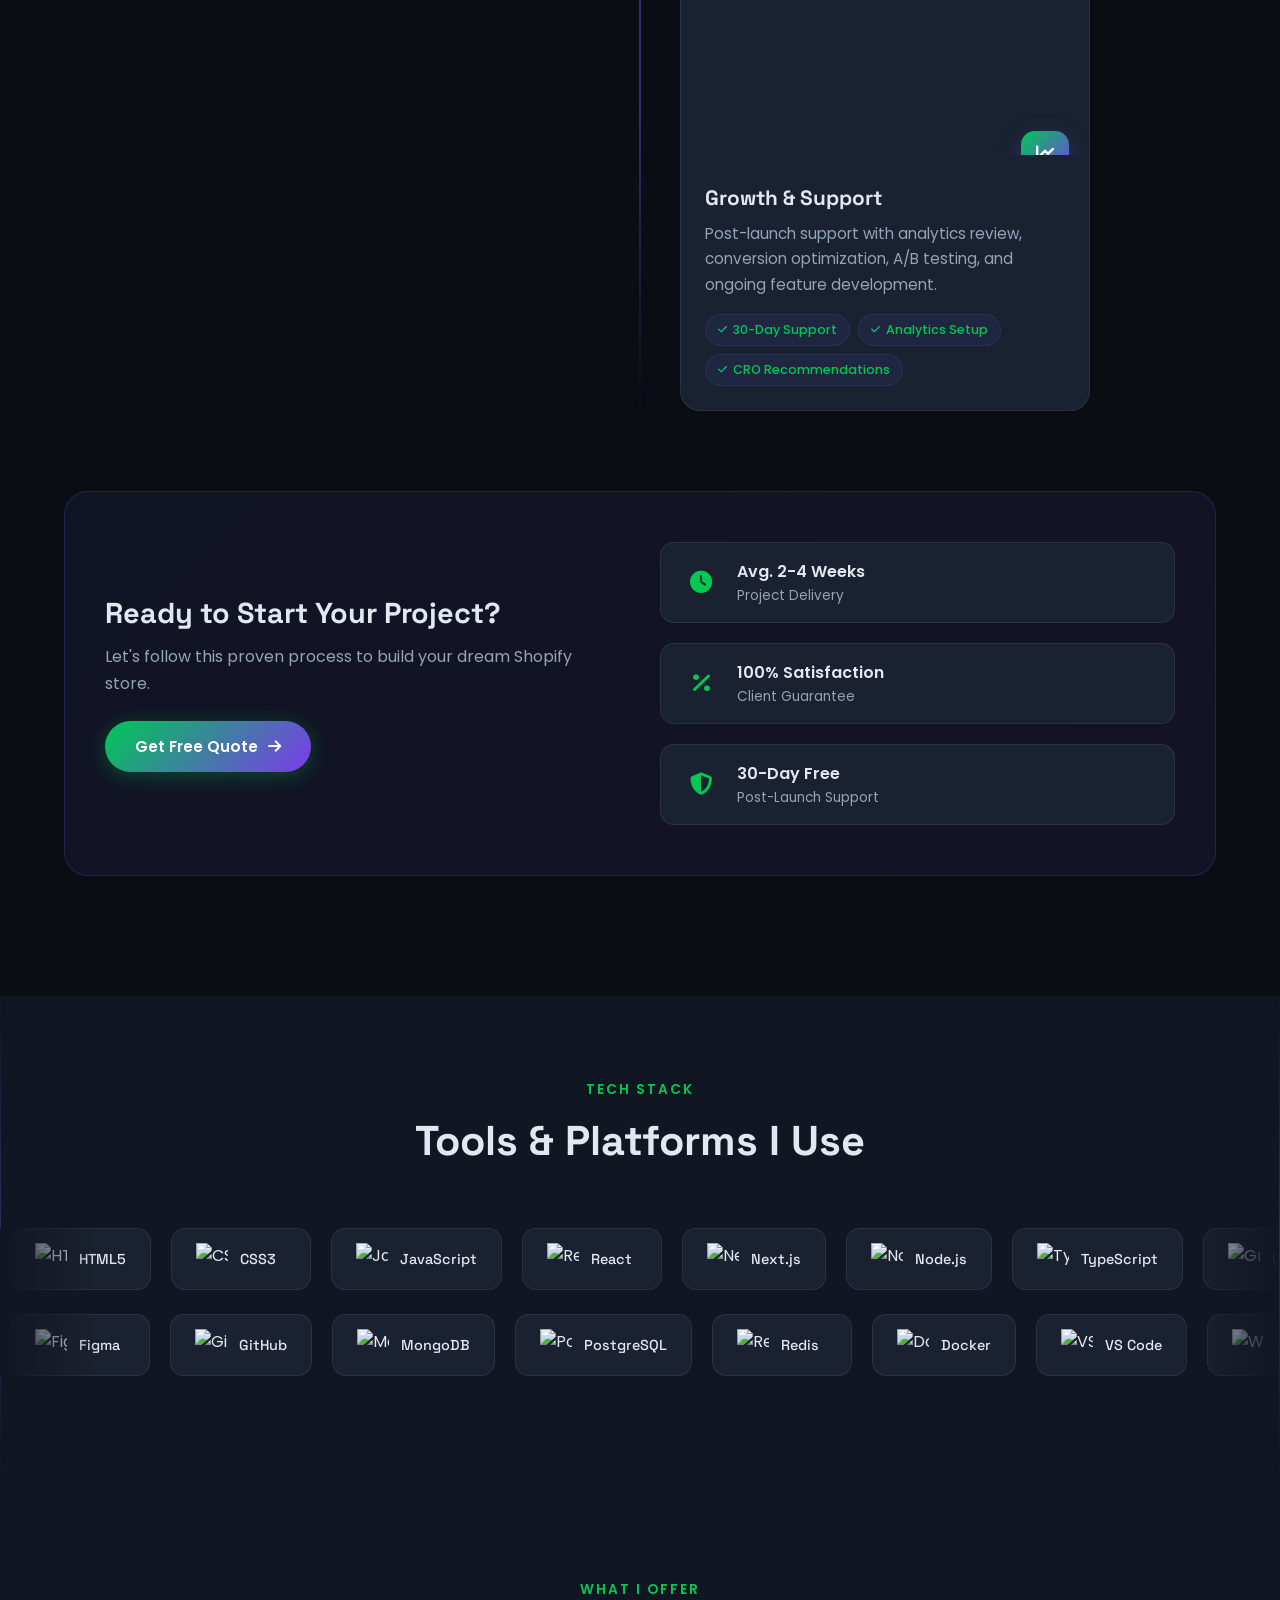
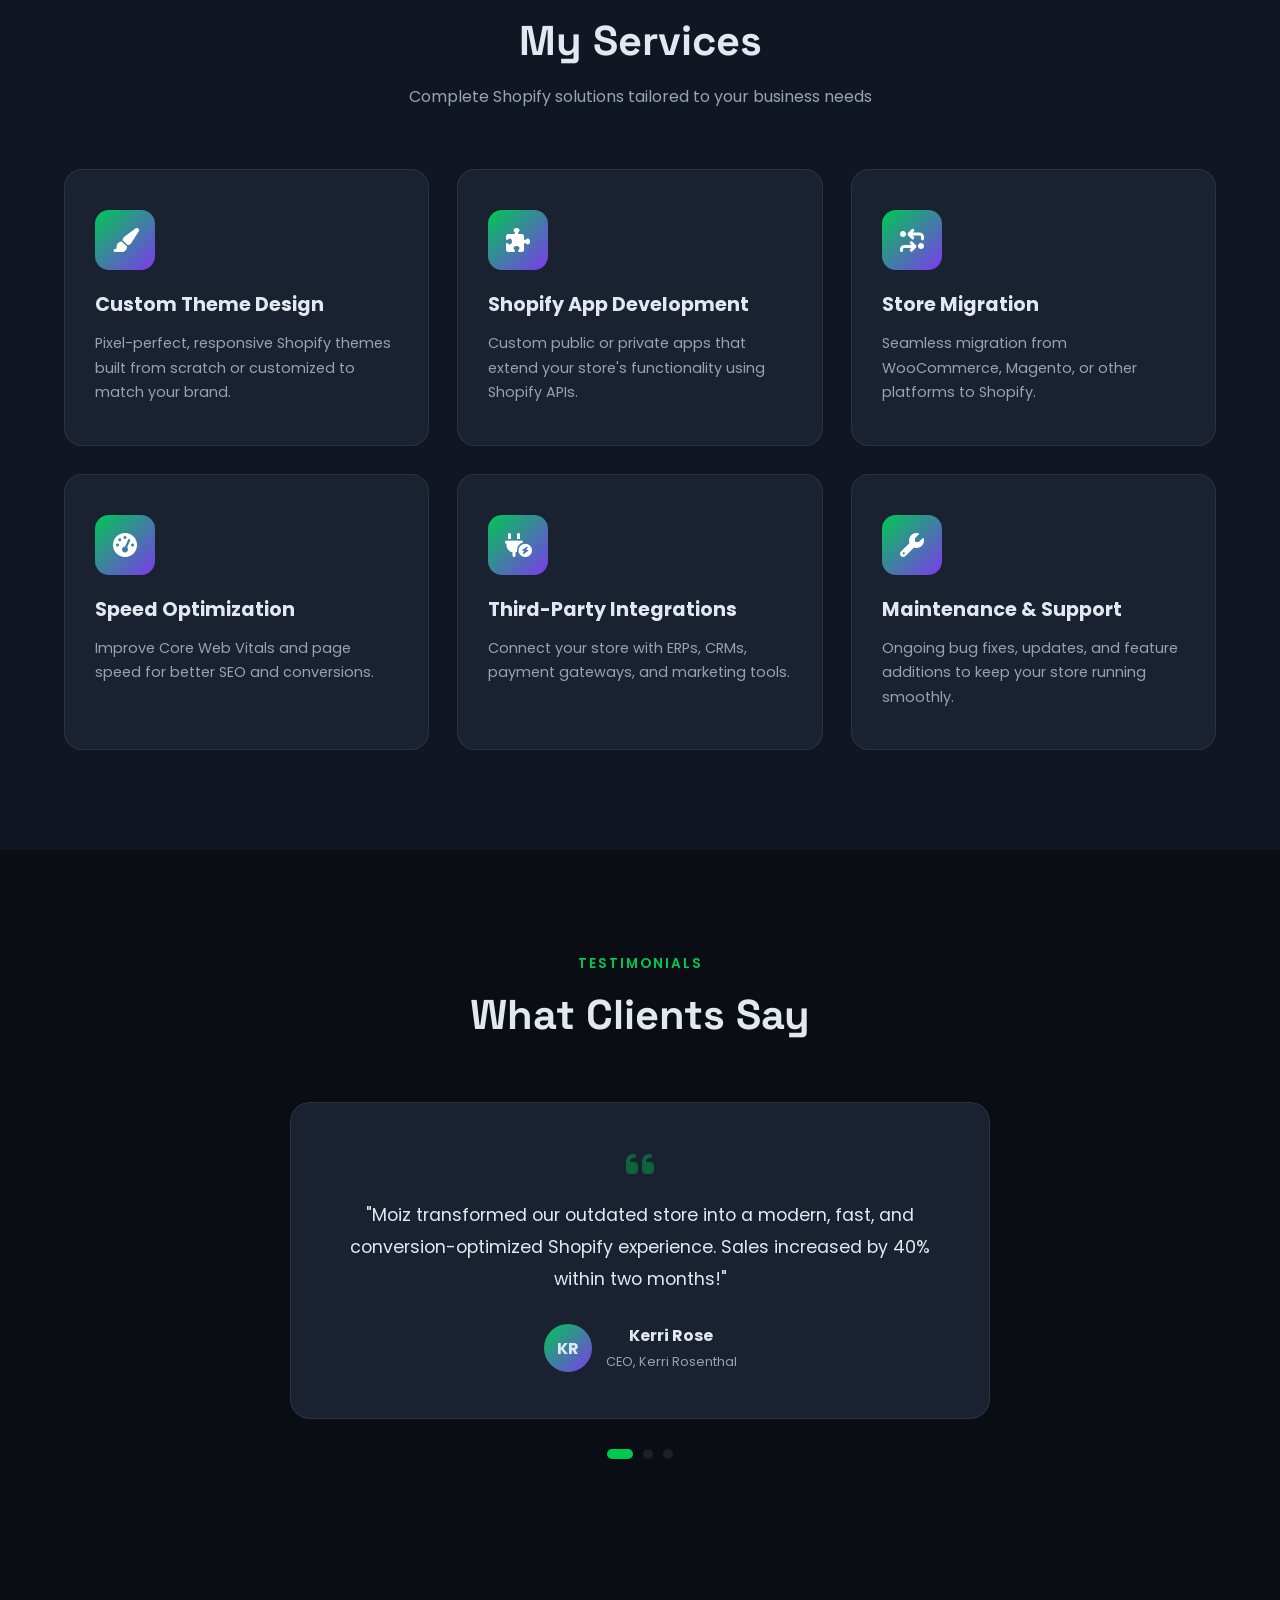
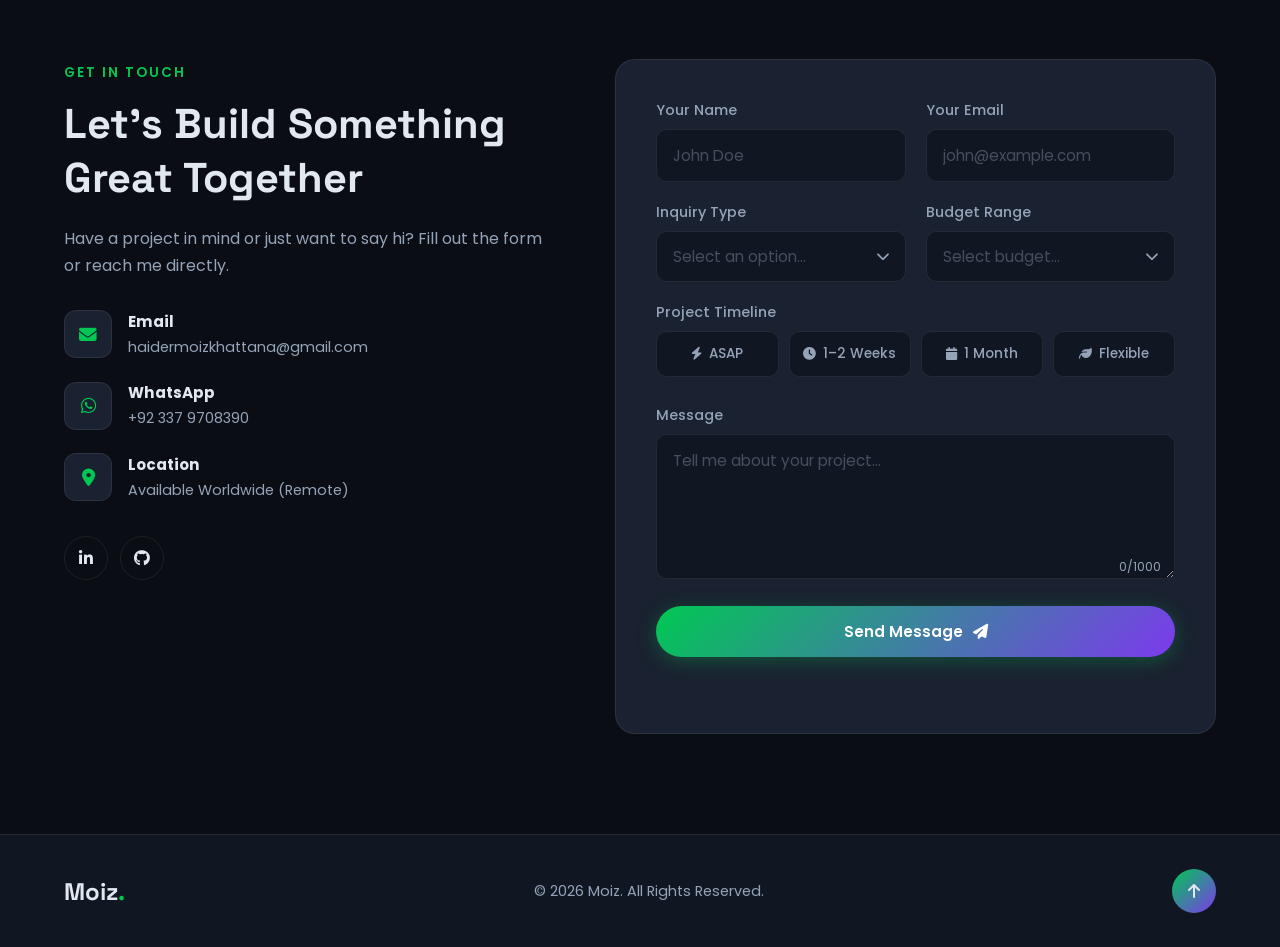
==== commit 9d157922: "Google Indexing" ====
--- a/index.html
+++ b/index.html
@@ -3,114 +3,131 @@
 <head>
 <meta charset="UTF-8">
 <meta name="viewport" content="width=device-width, initial-scale=1.0">
-<title>Moiz | Shopify Developer</title>
-<meta name="description" content="Moiz - Professional Shopify Developer specializing in custom themes, apps, and e-commerce solutions.">
+<title>Moiz | Freelance Shopify Developer – Custom Themes, Apps &amp; Store Builds</title>
+<meta name="description" content="Moiz is a freelance Shopify developer building fast, conversion-focused stores, custom Liquid themes and Shopify apps. Hire a Shopify expert for theme development, migration and speed optimization.">
+<meta name="robots" content="index, follow, max-image-preview:large">
+<meta name="author" content="Moiz">
+<link rel="canonical" href="https://YOUR-DOMAIN.com/">
+<meta property="og:type" content="website">
+<meta property="og:site_name" content="Moiz | Shopify Developer">
+<meta property="og:title" content="Moiz | Freelance Shopify Developer">
+<meta property="og:description" content="Custom Shopify themes, apps, migrations and speed optimization.">
+<meta property="og:url" content="https://YOUR-DOMAIN.com/">
+<meta property="og:image" content="https://YOUR-DOMAIN.com/og-image.png">
+<meta name="twitter:card" content="summary_large_image">
+<meta name="twitter:title" content="Moiz | Freelance Shopify Developer">
+<meta name="twitter:description" content="Custom Shopify themes, apps, migrations and speed optimization.">
+<meta name="twitter:image" content="https://YOUR-DOMAIN.com/og-image.png">
+<meta name="theme-color" content="#0b0b12">
 <link rel="preconnect" href="https://fonts.googleapis.com">
+<link rel="preconnect" href="https://fonts.gstatic.com" crossorigin>
 <link rel="preconnect" href="https://image.thum.io">
-<link rel="preconnect" href="https://s0.wp.com">
 <link href="https://fonts.googleapis.com/css2?family=Poppins:wght@300;400;500;600;700;800&family=Space+Grotesk:wght@400;500;600;700&display=swap" rel="stylesheet">
 <link rel="stylesheet" href="https://cdnjs.cloudflare.com/ajax/libs/font-awesome/6.5.1/css/all.min.css">
 <link rel="stylesheet" href="style.css">
 <link rel="icon" type="image/svg+xml" href="https://cdn.jsdelivr.net/gh/simple-icons/simple-icons@v10/icons/shopify.svg">
 <link rel="apple-touch-icon" sizes="180x180" href="https://cdn.jsdelivr.net/gh/simple-icons/simple-icons@v10/icons/shopify.svg">
+<noscript><style>.loader{display:none!important}.reveal,.fade-up{opacity:1!important;transform:none!important}</style></noscript>
+<script type="application/ld+json">
+{
+  "@context": "https://schema.org",
+  "@graph": [
+    {
+      "@type": "Person",
+      "@id": "https://YOUR-DOMAIN.com/#person",
+      "name": "Moiz",
+      "jobTitle": "Shopify Developer",
+      "url": "https://YOUR-DOMAIN.com/",
+      "image": "https://YOUR-DOMAIN.com/og-image.png",
+      "sameAs": [
+        "https://www.linkedin.com/in/moiz-haider-917221372/",
+        "https://github.com/Moiz-Khattana"
+      ],
+      "knowsAbout": [
+        "Shopify",
+        "Liquid",
+        "Shopify App Development",
+        "JavaScript",
+        "React",
+        "Node.js",
+        "E-commerce"
+      ]
+    },
+    {
+      "@type": "WebSite",
+      "@id": "https://YOUR-DOMAIN.com/#website",
+      "url": "https://YOUR-DOMAIN.com/",
+      "name": "Moiz | Shopify Developer",
+      "publisher": {
+        "@id": "https://YOUR-DOMAIN.com/#person"
+      }
+    },
+    {
+      "@type": "ProfessionalService",
+      "name": "Moiz - Shopify Development Services",
+      "url": "https://YOUR-DOMAIN.com/",
+      "areaServed": "Worldwide",
+      "provider": {
+        "@id": "https://YOUR-DOMAIN.com/#person"
+      },
+      "serviceType": [
+        "Shopify Theme Development",
+        "Shopify App Development",
+        "Store Migration",
+        "Speed Optimization"
+      ]
+    }
+  ]
+}
+</script>
 </head>
 <body>
-
-<!-- ============================= -->
-<!-- GLOBAL 3D BACKGROUND CANVAS   -->
-<!-- Fixed, full-page, behind all content -->
-<!-- ============================= -->
 <canvas id="bg3d-canvas" class="bg3d-canvas"></canvas>
-
-<!-- Cursor -->
 <div class="cursor-dot"></div>
 <div class="cursor-outline"></div>
-
-<!-- Loader -->
 <div class="loader">
   <div class="loader-content">
-    <div class="loader-shopify-box">
-      <img src="https://cdn.jsdelivr.net/gh/simple-icons/simple-icons@v10/icons/shopify.svg" alt="Shopify" class="loader-shopify-icon" />
-    </div>
+    <div class="loader-shopify-box"><img src="https://cdn.jsdelivr.net/gh/simple-icons/simple-icons@v10/icons/shopify.svg" alt="Shopify" class="loader-shopify-icon" /></div>
     <div class="loader-text">MOIZ<span>.</span></div>
     <p class="loader-subtext">Loading Shopify Portfolio</p>
-    <div class="loader-bar">
-      <div class="loader-bar-fill" id="loaderBarFill"></div>
-    </div>
+    <div class="loader-bar"><div class="loader-bar-fill" id="loaderBarFill"></div></div>
     <p class="loader-percent" id="loaderPercent">0%</p>
   </div>
 </div>
-
-<!-- Nav -->
 <header class="navbar">
   <div class="container nav-container">
     <a href="#home" class="logo">Moiz<span>.</span></a>
-    <nav class="nav-links" id="navLinks">
-      <a href="#home">Home</a>
-      <a href="#about">About</a>
-      <a href="#skills">Skills</a>
-      <a href="#projects">Projects</a>
-      <a href="#process">Process</a>
-      <a href="#services">Services</a>
-      <a href="#contact">Contact</a>
+    <nav class="nav-links" id="navLinks" aria-label="Main navigation">
+      <a href="#home">Home</a><a href="#about">About</a><a href="#skills">Skills</a><a href="#projects">Projects</a><a href="#process">Process</a><a href="#services">Services</a><a href="#contact">Contact</a>
     </nav>
     <a href="#contact" class="btn btn-primary nav-cta">Hire Me</a>
-    <button class="hamburger" id="hamburger">
-      <span></span><span></span><span></span>
-    </button>
+    <button class="hamburger" id="hamburger" aria-label="Toggle navigation menu"><span></span><span></span><span></span></button>
   </div>
 </header>
-
-<!-- Hero -->
+<main>
 <section class="hero" id="home">
   <div class="hero-bg">
-    <div class="blob blob1"></div>
-    <div class="blob blob2"></div>
-    <div class="grid-overlay"></div>
-    <!-- ============================= -->
-    <!-- HERO 3D CANVAS CONTAINER      -->
-    <!-- Floating 3D object / particles behind hero text -->
-    <!-- ============================= -->
+    <div class="blob blob1"></div><div class="blob blob2"></div><div class="grid-overlay"></div>
     <div id="hero3d" class="hero-3d-canvas"></div>
   </div>
   <div class="container hero-container">
     <div class="hero-text">
-      <div class="badge fade-up">
-        <span class="dot-pulse"></span> Available for Freelance Work
-      </div>
-      <h1 class="fade-up delay-1">
-        Hi, I'm <span class="highlight">Moiz</span><br>
-        Shopify Developer &amp;<br>
-        <span class="typed-text" id="typed"></span>
-      </h1>
-      <p class="hero-desc fade-up delay-2">
-        I build fast, conversion-focused Shopify stores and custom apps that help
-        brands scale their e-commerce business.
-      </p>
+      <div class="badge fade-up"><span class="dot-pulse"></span> Available for Freelance Work</div>
+      <h1 class="fade-up delay-1">Hi, I'm <span class="highlight">Moiz</span><br>Shopify Developer &amp;<br><span class="typed-text" id="typed">Custom Store Builder</span></h1>
+      <p class="hero-desc fade-up delay-2">I build fast, conversion-focused Shopify stores and custom apps that help brands scale their e-commerce business.</p>
       <div class="hero-buttons fade-up delay-3">
         <a href="#projects" class="btn btn-primary">View My Work <i class="fa-solid fa-arrow-right"></i></a>
         <a href="#contact" class="btn btn-outline">Let's Talk</a>
       </div>
       <div class="hero-stats fade-up delay-4">
-        <div class="stat">
-          <h3><span class="counter" data-target="50">0</span>+</h3>
-          <p>Projects Completed</p>
-        </div>
-        <div class="stat">
-          <h3><span class="counter" data-target="50">0</span>+</h3>
-          <p>Happy Clients</p>
-        </div>
-        <div class="stat">
-          <h3><span class="counter" data-target="4">0</span>+</h3>
-          <p>Years Experience</p>
-        </div>
+        <div class="stat"><h3><span class="counter" data-target="50">0</span>+</h3><p>Projects Completed</p></div>
+        <div class="stat"><h3><span class="counter" data-target="50">0</span>+</h3><p>Happy Clients</p></div>
+        <div class="stat"><h3><span class="counter" data-target="4">0</span>+</h3><p>Years Experience</p></div>
       </div>
     </div>
     <div class="hero-visual fade-up delay-2">
       <div class="hero-card">
-        <div class="hero-card-header">
-          <span class="dot red"></span><span class="dot yellow"></span><span class="dot green"></span>
-        </div>
+        <div class="hero-card-header"><span class="dot red"></span><span class="dot yellow"></span><span class="dot green"></span></div>
         <div class="code-block">
 <pre><code><span class="c-key">const</span> <span class="c-var">developer</span> = {
   <span class="c-prop">name</span>: <span class="c-str">'Moiz'</span>,
@@ -124,82 +141,37 @@
 };</code></pre>
         </div>
       </div>
-      <img class="shopify-float" src="https://cdn.jsdelivr.net/gh/simple-icons/simple-icons@v10/icons/shopify.svg" alt="shopify" />
-    </div>
-  </div>
-  <a href="#about" class="scroll-down">
-    <i class="fa-solid fa-chevron-down"></i>
-  </a>
-</section>
-
-<!-- About -->
+      <img class="shopify-float" src="https://cdn.jsdelivr.net/gh/simple-icons/simple-icons@v10/icons/shopify.svg" alt="Shopify logo" width="64" height="64" />
+    </div>
+  </div>
+  <a href="#about" class="scroll-down" aria-label="Scroll to About section"><i class="fa-solid fa-chevron-down"></i></a>
+</section>
+
 <section class="about" id="about">
   <div class="container about-container">
     <div class="about-visual reveal">
       <div class="about-img-wrap">
-        <div class="about-img">
-          <img src="PASSPORT SIZE PICTURE.png" alt="Moiz - Shopify Developer" class="profile-photo">
-        </div>
-        <div class="exp-badge">
-          <h3>4+</h3>
-          <p>Years of<br>Experience</p>
-        </div>
-        <!-- ============================= -->
-        <!-- ABOUT 3D ACCENT CONTAINER     -->
-        <!-- Small rotating 3D shape near profile image -->
-        <!-- ============================= -->
+        <div class="about-img"><img src="moiz-shopify-developer.png" alt="Moiz, freelance Shopify developer" class="profile-photo" width="400" height="500"></div>
+        <div class="exp-badge"><h3>4+</h3><p>Years of<br>Experience</p></div>
         <div id="about3d" class="about-3d-canvas"></div>
       </div>
     </div>
     <div class="about-text reveal">
       <span class="section-tag">About Me</span>
       <h2 class="section-title">Turning Ideas Into Powerful Online Stores</h2>
-      <p>
-        I'm Moiz, a dedicated Shopify Developer with hands-on experience building,
-        customizing, and optimizing e-commerce stores. I specialize in Liquid
-        theme development, custom Shopify app creation, and performance optimization
-        that drives real business results.
-      </p>
-      <p>
-        My goal is simple — deliver clean code, beautiful design, and stores that
-        convert visitors into loyal customers.
-      </p>
+      <p>I'm Moiz, a dedicated Shopify Developer with hands-on experience building, customizing, and optimizing e-commerce stores. I specialize in Liquid theme development, custom Shopify app creation, and performance optimization that drives real business results.</p>
+      <p>My goal is simple — deliver clean code, beautiful design, and stores that convert visitors into loyal customers.</p>
       <div class="about-features">
-        <div class="feature">
-          <i class="fa-solid fa-bolt"></i>
-          <div>
-            <h4>Fast Delivery</h4>
-            <p>Efficient workflow &amp; timely delivery</p>
-          </div>
-        </div>
-        <div class="feature">
-          <i class="fa-solid fa-code"></i>
-          <div>
-            <h4>Clean Code</h4>
-            <p>Maintainable &amp; scalable solutions</p>
-          </div>
-        </div>
-        <div class="feature">
-          <i class="fa-solid fa-headset"></i>
-          <div>
-            <h4>24/7 Support</h4>
-            <p>Ongoing support after delivery</p>
-          </div>
-        </div>
-        <div class="feature">
-          <i class="fa-solid fa-chart-line"></i>
-          <div>
-            <h4>Growth Focused</h4>
-            <p>Built to convert &amp; scale</p>
-          </div>
-        </div>
-      </div>
-      <a href="MY CV (1) (1).pdf" class="btn btn-primary">Download CV <i class="fa-solid fa-download"></i></a>
-    </div>
-  </div>
-</section>
-
-<!-- Skills -->
+        <div class="feature"><i class="fa-solid fa-bolt"></i><div><h4>Fast Delivery</h4><p>Efficient workflow &amp; timely delivery</p></div></div>
+        <div class="feature"><i class="fa-solid fa-code"></i><div><h4>Clean Code</h4><p>Maintainable &amp; scalable solutions</p></div></div>
+        <div class="feature"><i class="fa-solid fa-headset"></i><div><h4>24/7 Support</h4><p>Ongoing support after delivery</p></div></div>
+        <div class="feature"><i class="fa-solid fa-chart-line"></i><div><h4>Growth Focused</h4><p>Built to convert &amp; scale</p></div></div>
+      </div>
+      <a href="moiz-cv.pdf" class="btn btn-primary">Download CV <i class="fa-solid fa-download"></i></a>
+    </div>
+  </div>
+</section>
+
 <section class="skills" id="skills">
   <div class="container">
     <div class="section-header center reveal">
@@ -208,61 +180,18 @@
       <p class="section-desc">Tools and technologies I use to build exceptional Shopify experiences</p>
     </div>
     <div class="skills-grid">
-      <div class="skill-card reveal">
-        <div class="skill-icon"><i class="fa-brands fa-shopify"></i></div>
-        <h3>Shopify Liquid</h3>
-        <div class="skill-bar"><div class="skill-fill" data-width="95"></div></div>
-        <span class="skill-percent">95%</span>
-      </div>
-      <div class="skill-card reveal">
-        <div class="skill-icon"><i class="fa-brands fa-js"></i></div>
-        <h3>JavaScript</h3>
-        <div class="skill-bar"><div class="skill-fill" data-width="90"></div></div>
-        <span class="skill-percent">90%</span>
-      </div>
-      <div class="skill-card reveal">
-        <div class="skill-icon"><i class="fa-brands fa-react"></i></div>
-        <h3>React / Next.js</h3>
-        <div class="skill-bar"><div class="skill-fill" data-width="85"></div></div>
-        <span class="skill-percent">85%</span>
-      </div>
-      <div class="skill-card reveal">
-        <div class="skill-icon"><i class="fa-brands fa-node-js"></i></div>
-        <h3>Node.js</h3>
-        <div class="skill-bar"><div class="skill-fill" data-width="80"></div></div>
-        <span class="skill-percent">80%</span>
-      </div>
-      <div class="skill-card reveal">
-        <div class="skill-icon"><i class="fa-solid fa-plug"></i></div>
-        <h3>Shopify App Dev</h3>
-        <div class="skill-bar"><div class="skill-fill" data-width="88"></div></div>
-        <span class="skill-percent">88%</span>
-      </div>
-      <div class="skill-card reveal">
-        <div class="skill-icon"><i class="fa-brands fa-css3-alt"></i></div>
-        <h3>HTML / CSS</h3>
-        <div class="skill-bar"><div class="skill-fill" data-width="97"></div></div>
-        <span class="skill-percent">97%</span>
-      </div>
-      <div class="skill-card reveal">
-        <div class="skill-icon"><i class="fa-solid fa-database"></i></div>
-        <h3>REST &amp; GraphQL APIs</h3>
-        <div class="skill-bar"><div class="skill-fill" data-width="85"></div></div>
-        <span class="skill-percent">85%</span>
-      </div>
-      <div class="skill-card reveal">
-        <div class="skill-icon"><i class="fa-brands fa-git-alt"></i></div>
-        <h3>Git / GitHub</h3>
-        <div class="skill-bar"><div class="skill-fill" data-width="90"></div></div>
-        <span class="skill-percent">90%</span>
-      </div>
-    </div>
-  </div>
-</section>
-
-<!-- ============================= -->
-<!-- PROJECTS — 20 TOTAL           -->
-<!-- ============================= -->
+      <div class="skill-card reveal"><div class="skill-icon"><i class="fa-brands fa-shopify"></i></div><h3>Shopify Liquid</h3><div class="skill-bar"><div class="skill-fill" data-width="95"></div></div><span class="skill-percent">95%</span></div>
+      <div class="skill-card reveal"><div class="skill-icon"><i class="fa-brands fa-js"></i></div><h3>JavaScript</h3><div class="skill-bar"><div class="skill-fill" data-width="90"></div></div><span class="skill-percent">90%</span></div>
+      <div class="skill-card reveal"><div class="skill-icon"><i class="fa-brands fa-react"></i></div><h3>React / Next.js</h3><div class="skill-bar"><div class="skill-fill" data-width="85"></div></div><span class="skill-percent">85%</span></div>
+      <div class="skill-card reveal"><div class="skill-icon"><i class="fa-brands fa-node-js"></i></div><h3>Node.js</h3><div class="skill-bar"><div class="skill-fill" data-width="80"></div></div><span class="skill-percent">80%</span></div>
+      <div class="skill-card reveal"><div class="skill-icon"><i class="fa-solid fa-plug"></i></div><h3>Shopify App Dev</h3><div class="skill-bar"><div class="skill-fill" data-width="88"></div></div><span class="skill-percent">88%</span></div>
+      <div class="skill-card reveal"><div class="skill-icon"><i class="fa-brands fa-css3-alt"></i></div><h3>HTML / CSS</h3><div class="skill-bar"><div class="skill-fill" data-width="97"></div></div><span class="skill-percent">97%</span></div>
+      <div class="skill-card reveal"><div class="skill-icon"><i class="fa-solid fa-database"></i></div><h3>REST &amp; GraphQL APIs</h3><div class="skill-bar"><div class="skill-fill" data-width="85"></div></div><span class="skill-percent">85%</span></div>
+      <div class="skill-card reveal"><div class="skill-icon"><i class="fa-brands fa-git-alt"></i></div><h3>Git / GitHub</h3><div class="skill-bar"><div class="skill-fill" data-width="90"></div></div><span class="skill-percent">90%</span></div>
+    </div>
+  </div>
+</section>
+
 <section class="projects" id="projects">
   <div class="container">
     <div class="section-header center reveal">
@@ -270,323 +199,97 @@
       <h2 class="section-title">Featured Projects</h2>
       <p class="section-desc">A selection of Shopify stores and applications I've built</p>
     </div>
-
     <div class="filter-tabs reveal">
       <button class="filter-btn active" data-filter="all">All</button>
       <button class="filter-btn" data-filter="theme">Theme Dev</button>
       <button class="filter-btn" data-filter="app">App Dev</button>
       <button class="filter-btn" data-filter="custom">Custom Store</button>
     </div>
-
     <div class="projects-grid">
-
-      <!-- 1 -->
-      <div class="project-card reveal" data-category="theme">
-        <a href="https://www.kerrirosenthal.com/" target="_blank" rel="noopener noreferrer" class="project-img is-shot">
-          <img class="site-shot" data-site="https://www.kerrirosenthal.com/" src="https://image.thum.io/get/width/1200/crop/900/noanimate/https://www.kerrirosenthal.com/" alt="Kerri Rosenthal Store Preview" loading="lazy" decoding="async">
-          <span class="shot-skeleton"></span>
-          <span class="img-overlay"><i class="fa-solid fa-arrow-up-right-from-square"></i> Visit Live Store</span>
-        </a>
-        <div class="project-info">
-          <span class="project-tag">Theme Development</span>
-          <h3>Kerri Rosenthal</h3>
-          <p>Custom Shopify theme with advanced filtering, quick view, and product recommendations for an art-inspired fashion label.</p>
-          <div class="project-tech"><span>Liquid</span><span>JavaScript</span><span>SCSS</span></div>
-          <a href="https://www.kerrirosenthal.com/" target="_blank" rel="noopener noreferrer" class="project-link">View Project <i class="fa-solid fa-arrow-up-right-from-square"></i></a>
-        </div>
-      </div>
-
-      <!-- 2 -->
-      <div class="project-card reveal" data-category="app">
+      <article class="project-card reveal" data-category="theme">
+        <a href="https://www.kerrirosenthal.com/" target="_blank" rel="noopener noreferrer" class="project-img is-shot" aria-label="Visit Kerri Rosenthal live store"><img class="site-shot" data-site="https://www.kerrirosenthal.com/" src="https://image.thum.io/get/width/1200/crop/900/noanimate/https://www.kerrirosenthal.com/" alt="Kerri Rosenthal Shopify store preview" loading="lazy" decoding="async" width="1200" height="900"><span class="shot-skeleton"></span><span class="img-overlay"><i class="fa-solid fa-arrow-up-right-from-square"></i> Visit Live Store</span></a>
+        <div class="project-info"><span class="project-tag">Theme Development</span><h3>Kerri Rosenthal</h3><p>Custom Shopify theme with advanced filtering, quick view, and product recommendations for an art-inspired fashion label.</p><div class="project-tech"><span>Liquid</span><span>JavaScript</span><span>SCSS</span></div><a href="https://www.kerrirosenthal.com/" target="_blank" rel="noopener noreferrer" class="project-link" aria-label="View Kerri Rosenthal project">View Project <i class="fa-solid fa-arrow-up-right-from-square"></i></a></div>
+      </article>
+      <article class="project-card reveal" data-category="app">
         <div class="project-img app-preview"><i class="fa-solid fa-cubes"></i></div>
-        <div class="project-info">
-          <span class="project-tag">App Development</span>
-          <h3>Schema Wizard</h3>
-          <p>Custom Shopify app to sync inventory across multiple warehouses in real time with webhook-based updates.</p>
-          <div class="project-tech"><span>Node.js</span><span>React</span><span>GraphQL</span></div>
-          <a href="#" class="project-link">View Project <i class="fa-solid fa-arrow-up-right-from-square"></i></a>
-        </div>
-      </div>
-
-      <!-- 3 -->
-      <div class="project-card reveal" data-category="custom">
-        <a href="https://spcsports.com/" target="_blank" rel="noopener noreferrer" class="project-img is-shot">
-          <img class="site-shot" data-site="https://spcsports.com/" src="https://image.thum.io/get/width/1200/crop/900/noanimate/https://spcsports.com/" alt="SPC Sports Store Preview" loading="lazy" decoding="async">
-          <span class="shot-skeleton"></span>
-          <span class="img-overlay"><i class="fa-solid fa-arrow-up-right-from-square"></i> Visit Live Store</span>
-        </a>
-        <div class="project-info">
-          <span class="project-tag">Custom Store</span>
-          <h3>SPC Sports</h3>
-          <p>Sports equipment store with dynamic size charts, bulk ordering, and high-volume catalog management.</p>
-          <div class="project-tech"><span>Shopify Plus</span><span>Liquid</span><span>API</span></div>
-          <a href="https://spcsports.com/" target="_blank" rel="noopener noreferrer" class="project-link">View Project <i class="fa-solid fa-arrow-up-right-from-square"></i></a>
-        </div>
-      </div>
-
-      <!-- 4 -->
-      <div class="project-card reveal" data-category="theme">
-        <a href="https://avec-studio.com/" target="_blank" rel="noopener noreferrer" class="project-img is-shot">
-          <img class="site-shot" data-site="https://avec-studio.com/" src="https://image.thum.io/get/width/1200/crop/900/noanimate/https://avec-studio.com/" alt="Avec Studio Store Preview" loading="lazy" decoding="async">
-          <span class="shot-skeleton"></span>
-          <span class="img-overlay"><i class="fa-solid fa-arrow-up-right-from-square"></i> Visit Live Store</span>
-        </a>
-        <div class="project-info">
-          <span class="project-tag">Theme Development</span>
-          <h3>Avec Studio</h3>
-          <p>Minimalist luxury fashion store with custom Liquid sections, smooth animations, and editorial lookbook.</p>
-          <div class="project-tech"><span>Liquid</span><span>JavaScript</span><span>CSS3</span></div>
-          <a href="https://avec-studio.com/" target="_blank" rel="noopener noreferrer" class="project-link">View Project <i class="fa-solid fa-arrow-up-right-from-square"></i></a>
-        </div>
-      </div>
-
-      <!-- 5 -->
-      <div class="project-card reveal" data-category="app">
+        <div class="project-info"><span class="project-tag">App Development</span><h3>Schema Wizard</h3><p>Custom Shopify app to sync inventory across multiple warehouses in real time with webhook-based updates.</p><div class="project-tech"><span>Node.js</span><span>React</span><span>GraphQL</span></div></div>
+      </article>
+      <article class="project-card reveal" data-category="custom">
+        <a href="https://spcsports.com/" target="_blank" rel="noopener noreferrer" class="project-img is-shot" aria-label="Visit SPC Sports live store"><img class="site-shot" data-site="https://spcsports.com/" src="https://image.thum.io/get/width/1200/crop/900/noanimate/https://spcsports.com/" alt="SPC Sports Shopify store preview" loading="lazy" decoding="async" width="1200" height="900"><span class="shot-skeleton"></span><span class="img-overlay"><i class="fa-solid fa-arrow-up-right-from-square"></i> Visit Live Store</span></a>
+        <div class="project-info"><span class="project-tag">Custom Store</span><h3>SPC Sports</h3><p>Sports equipment store with dynamic size charts, bulk ordering, and high-volume catalog management.</p><div class="project-tech"><span>Shopify Plus</span><span>Liquid</span><span>API</span></div><a href="https://spcsports.com/" target="_blank" rel="noopener noreferrer" class="project-link" aria-label="View SPC Sports project">View Project <i class="fa-solid fa-arrow-up-right-from-square"></i></a></div>
+      </article>
+      <article class="project-card reveal" data-category="theme">
+        <a href="https://avec-studio.com/" target="_blank" rel="noopener noreferrer" class="project-img is-shot" aria-label="Visit Avec Studio live store"><img class="site-shot" data-site="https://avec-studio.com/" src="https://image.thum.io/get/width/1200/crop/900/noanimate/https://avec-studio.com/" alt="Avec Studio Shopify store preview" loading="lazy" decoding="async" width="1200" height="900"><span class="shot-skeleton"></span><span class="img-overlay"><i class="fa-solid fa-arrow-up-right-from-square"></i> Visit Live Store</span></a>
+        <div class="project-info"><span class="project-tag">Theme Development</span><h3>Avec Studio</h3><p>Minimalist luxury fashion store with custom Liquid sections, smooth animations, and editorial lookbook.</p><div class="project-tech"><span>Liquid</span><span>JavaScript</span><span>CSS3</span></div><a href="https://avec-studio.com/" target="_blank" rel="noopener noreferrer" class="project-link" aria-label="View Avec Studio project">View Project <i class="fa-solid fa-arrow-up-right-from-square"></i></a></div>
+      </article>
+      <article class="project-card reveal" data-category="app">
         <div class="project-img app-preview"><i class="fa-solid fa-gift"></i></div>
-        <div class="project-info">
-          <span class="project-tag">App Development</span>
-          <h3>Loyalty Rewards App</h3>
-          <p>Points-based loyalty and rewards application integrated directly into checkout with tiered VIP levels.</p>
-          <div class="project-tech"><span>React</span><span>Node.js</span><span>MongoDB</span></div>
-          <a href="#" class="project-link">View Project <i class="fa-solid fa-arrow-up-right-from-square"></i></a>
-        </div>
-      </div>
-
-      <!-- 6 -->
-      <div class="project-card reveal" data-category="custom">
-        <a href="https://pelacase.com/" target="_blank" rel="noopener noreferrer" class="project-img is-shot">
-          <img class="site-shot" data-site="https://pelacase.com/" src="https://image.thum.io/get/width/1200/crop/900/noanimate/https://pelacase.com/" alt="Pela Case Store Preview" loading="lazy" decoding="async">
-          <span class="shot-skeleton"></span>
-          <span class="img-overlay"><i class="fa-solid fa-arrow-up-right-from-square"></i> Visit Live Store</span>
-        </a>
-        <div class="project-info">
-          <span class="project-tag">Custom Store</span>
-          <h3>Pela Case</h3>
-          <p>Eco-friendly phone case brand with device selector, bundle builder, and sustainability impact tracker.</p>
-          <div class="project-tech"><span>Liquid</span><span>JavaScript</span><span>Shopify API</span></div>
-          <a href="https://pelacase.com/" target="_blank" rel="noopener noreferrer" class="project-link">View Project <i class="fa-solid fa-arrow-up-right-from-square"></i></a>
-        </div>
-      </div>
-
-      <!-- 7 -->
-      <div class="project-card reveal" data-category="theme">
-        <a href="https://www.wildfang.com/" target="_blank" rel="noopener noreferrer" class="project-img is-shot">
-          <img class="site-shot" data-site="https://www.wildfang.com/" src="https://image.thum.io/get/width/1200/crop/900/noanimate/https://www.wildfang.com/" alt="Wildfang Store Preview" loading="lazy" decoding="async">
-          <span class="shot-skeleton"></span>
-          <span class="img-overlay"><i class="fa-solid fa-arrow-up-right-from-square"></i> Visit Live Store</span>
-        </a>
-        <div class="project-info">
-          <span class="project-tag">Theme Development</span>
-          <h3>Wildfang</h3>
-          <p>Gender-neutral fashion brand with custom fit quiz, dynamic lookbook, and advanced collection filters.</p>
-          <div class="project-tech"><span>Liquid</span><span>JavaScript</span><span>SCSS</span></div>
-          <a href="https://www.wildfang.com/" target="_blank" rel="noopener noreferrer" class="project-link">View Project <i class="fa-solid fa-arrow-up-right-from-square"></i></a>
-        </div>
-      </div>
-
-      <!-- 8 -->
-      <div class="project-card reveal" data-category="custom">
-        <a href="https://packagefreeshop.com/" target="_blank" rel="noopener noreferrer" class="project-img is-shot">
-          <img class="site-shot" data-site="https://packagefreeshop.com/" src="https://image.thum.io/get/width/1200/crop/900/noanimate/https://packagefreeshop.com/" alt="Package Free Store Preview" loading="lazy" decoding="async">
-          <span class="shot-skeleton"></span>
-          <span class="img-overlay"><i class="fa-solid fa-arrow-up-right-from-square"></i> Visit Live Store</span>
-        </a>
-        <div class="project-info">
-          <span class="project-tag">Custom Store</span>
-          <h3>Package Free Shop</h3>
-          <p>Zero-waste essentials store with carbon offset calculator, subscription boxes, and eco impact dashboard.</p>
-          <div class="project-tech"><span>Liquid</span><span>JavaScript</span><span>API</span></div>
-          <a href="https://packagefreeshop.com/" target="_blank" rel="noopener noreferrer" class="project-link">View Project <i class="fa-solid fa-arrow-up-right-from-square"></i></a>
-        </div>
-      </div>
-
-      <!-- 9 -->
-      <div class="project-card reveal" data-category="theme">
-        <a href="https://www.vitalydesign.com/" target="_blank" rel="noopener noreferrer" class="project-img is-shot">
-          <img class="site-shot" data-site="https://www.vitalydesign.com/" src="https://image.thum.io/get/width/1200/crop/900/noanimate/https://www.vitalydesign.com/" alt="Vitaly Design Store Preview" loading="lazy" decoding="async">
-          <span class="shot-skeleton"></span>
-          <span class="img-overlay"><i class="fa-solid fa-arrow-up-right-from-square"></i> Visit Live Store</span>
-        </a>
-        <div class="project-info">
-          <span class="project-tag">Theme Development</span>
-          <h3>Vitaly Design</h3>
-          <p>Urban jewelry brand with ring sizer tool, custom engraving options, and dark-mode theme design.</p>
-          <div class="project-tech"><span>Liquid</span><span>CSS3</span><span>JavaScript</span></div>
-          <a href="https://www.vitalydesign.com/" target="_blank" rel="noopener noreferrer" class="project-link">View Project <i class="fa-solid fa-arrow-up-right-from-square"></i></a>
-        </div>
-      </div>
-
-      <!-- 10 -->
-      <div class="project-card reveal" data-category="custom">
-        <a href="https://www.blueland.com/" target="_blank" rel="noopener noreferrer" class="project-img is-shot">
-          <img class="site-shot" data-site="https://www.blueland.com/" src="https://image.thum.io/get/width/1200/crop/900/noanimate/https://www.blueland.com/" alt="Blueland Store Preview" loading="lazy" decoding="async">
-          <span class="shot-skeleton"></span>
-          <span class="img-overlay"><i class="fa-solid fa-arrow-up-right-from-square"></i> Visit Live Store</span>
-        </a>
-        <div class="project-info">
-          <span class="project-tag">Custom Store</span>
-          <h3>Blueland</h3>
-          <p>Eco cleaning brand with subscription management, refill reminder system, and starter kit builder.</p>
-          <div class="project-tech"><span>Liquid</span><span>JavaScript</span><span>Recharge API</span></div>
-          <a href="https://www.blueland.com/" target="_blank" rel="noopener noreferrer" class="project-link">View Project <i class="fa-solid fa-arrow-up-right-from-square"></i></a>
-        </div>
-      </div>
-
-      <!-- 11 -->
-      <div class="project-card reveal" data-category="theme">
-        <a href="https://www.tentree.com/" target="_blank" rel="noopener noreferrer" class="project-img is-shot">
-          <img class="site-shot" data-site="https://www.tentree.com/" src="https://image.thum.io/get/width/1200/crop/900/noanimate/https://www.tentree.com/" alt="Tentree Store Preview" loading="lazy" decoding="async">
-          <span class="shot-skeleton"></span>
-          <span class="img-overlay"><i class="fa-solid fa-arrow-up-right-from-square"></i> Visit Live Store</span>
-        </a>
-        <div class="project-info">
-          <span class="project-tag">Theme Development</span>
-          <h3>Tentree</h3>
-          <p>Sustainable apparel brand with tree-planting tracker, custom collection pages, and size guide integration.</p>
-          <div class="project-tech"><span>Liquid</span><span>JavaScript</span><span>SCSS</span></div>
-          <a href="https://www.tentree.com/" target="_blank" rel="noopener noreferrer" class="project-link">View Project <i class="fa-solid fa-arrow-up-right-from-square"></i></a>
-        </div>
-      </div>
-
-      <!-- 12 -->
-      <div class="project-card reveal" data-category="app">
+        <div class="project-info"><span class="project-tag">App Development</span><h3>Loyalty Rewards App</h3><p>Points-based loyalty and rewards application integrated directly into checkout with tiered VIP levels.</p><div class="project-tech"><span>React</span><span>Node.js</span><span>MongoDB</span></div></div>
+      </article>
+      <article class="project-card reveal" data-category="custom">
+        <a href="https://pelacase.com/" target="_blank" rel="noopener noreferrer" class="project-img is-shot" aria-label="Visit Pela Case live store"><img class="site-shot" data-site="https://pelacase.com/" src="https://image.thum.io/get/width/1200/crop/900/noanimate/https://pelacase.com/" alt="Pela Case Shopify store preview" loading="lazy" decoding="async" width="1200" height="900"><span class="shot-skeleton"></span><span class="img-overlay"><i class="fa-solid fa-arrow-up-right-from-square"></i> Visit Live Store</span></a>
+        <div class="project-info"><span class="project-tag">Custom Store</span><h3>Pela Case</h3><p>Eco-friendly phone case brand with device selector, bundle builder, and sustainability impact tracker.</p><div class="project-tech"><span>Liquid</span><span>JavaScript</span><span>Shopify API</span></div><a href="https://pelacase.com/" target="_blank" rel="noopener noreferrer" class="project-link" aria-label="View Pela Case project">View Project <i class="fa-solid fa-arrow-up-right-from-square"></i></a></div>
+      </article>
+      <article class="project-card reveal" data-category="theme">
+        <a href="https://www.wildfang.com/" target="_blank" rel="noopener noreferrer" class="project-img is-shot" aria-label="Visit Wildfang live store"><img class="site-shot" data-site="https://www.wildfang.com/" src="https://image.thum.io/get/width/1200/crop/900/noanimate/https://www.wildfang.com/" alt="Wildfang Shopify store preview" loading="lazy" decoding="async" width="1200" height="900"><span class="shot-skeleton"></span><span class="img-overlay"><i class="fa-solid fa-arrow-up-right-from-square"></i> Visit Live Store</span></a>
+        <div class="project-info"><span class="project-tag">Theme Development</span><h3>Wildfang</h3><p>Gender-neutral fashion brand with custom fit quiz, dynamic lookbook, and advanced collection filters.</p><div class="project-tech"><span>Liquid</span><span>JavaScript</span><span>SCSS</span></div><a href="https://www.wildfang.com/" target="_blank" rel="noopener noreferrer" class="project-link" aria-label="View Wildfang project">View Project <i class="fa-solid fa-arrow-up-right-from-square"></i></a></div>
+      </article>
+      <article class="project-card reveal" data-category="custom">
+        <a href="https://packagefreeshop.com/" target="_blank" rel="noopener noreferrer" class="project-img is-shot" aria-label="Visit Package Free Shop live store"><img class="site-shot" data-site="https://packagefreeshop.com/" src="https://image.thum.io/get/width/1200/crop/900/noanimate/https://packagefreeshop.com/" alt="Package Free Shop Shopify store preview" loading="lazy" decoding="async" width="1200" height="900"><span class="shot-skeleton"></span><span class="img-overlay"><i class="fa-solid fa-arrow-up-right-from-square"></i> Visit Live Store</span></a>
+        <div class="project-info"><span class="project-tag">Custom Store</span><h3>Package Free Shop</h3><p>Zero-waste essentials store with carbon offset calculator, subscription boxes, and eco impact dashboard.</p><div class="project-tech"><span>Liquid</span><span>JavaScript</span><span>API</span></div><a href="https://packagefreeshop.com/" target="_blank" rel="noopener noreferrer" class="project-link" aria-label="View Package Free Shop project">View Project <i class="fa-solid fa-arrow-up-right-from-square"></i></a></div>
+      </article>
+      <article class="project-card reveal" data-category="theme">
+        <a href="https://www.vitalydesign.com/" target="_blank" rel="noopener noreferrer" class="project-img is-shot" aria-label="Visit Vitaly Design live store"><img class="site-shot" data-site="https://www.vitalydesign.com/" src="https://image.thum.io/get/width/1200/crop/900/noanimate/https://www.vitalydesign.com/" alt="Vitaly Design Shopify store preview" loading="lazy" decoding="async" width="1200" height="900"><span class="shot-skeleton"></span><span class="img-overlay"><i class="fa-solid fa-arrow-up-right-from-square"></i> Visit Live Store</span></a>
+        <div class="project-info"><span class="project-tag">Theme Development</span><h3>Vitaly Design</h3><p>Urban jewelry brand with ring sizer tool, custom engraving options, and dark-mode theme design.</p><div class="project-tech"><span>Liquid</span><span>CSS3</span><span>JavaScript</span></div><a href="https://www.vitalydesign.com/" target="_blank" rel="noopener noreferrer" class="project-link" aria-label="View Vitaly Design project">View Project <i class="fa-solid fa-arrow-up-right-from-square"></i></a></div>
+      </article>
+      <article class="project-card reveal" data-category="custom">
+        <a href="https://www.blueland.com/" target="_blank" rel="noopener noreferrer" class="project-img is-shot" aria-label="Visit Blueland live store"><img class="site-shot" data-site="https://www.blueland.com/" src="https://image.thum.io/get/width/1200/crop/900/noanimate/https://www.blueland.com/" alt="Blueland Shopify store preview" loading="lazy" decoding="async" width="1200" height="900"><span class="shot-skeleton"></span><span class="img-overlay"><i class="fa-solid fa-arrow-up-right-from-square"></i> Visit Live Store</span></a>
+        <div class="project-info"><span class="project-tag">Custom Store</span><h3>Blueland</h3><p>Eco cleaning brand with subscription management, refill reminder system, and starter kit builder.</p><div class="project-tech"><span>Liquid</span><span>JavaScript</span><span>Recharge API</span></div><a href="https://www.blueland.com/" target="_blank" rel="noopener noreferrer" class="project-link" aria-label="View Blueland project">View Project <i class="fa-solid fa-arrow-up-right-from-square"></i></a></div>
+      </article>
+      <article class="project-card reveal" data-category="theme">
+        <a href="https://www.tentree.com/" target="_blank" rel="noopener noreferrer" class="project-img is-shot" aria-label="Visit Tentree live store"><img class="site-shot" data-site="https://www.tentree.com/" src="https://image.thum.io/get/width/1200/crop/900/noanimate/https://www.tentree.com/" alt="Tentree Shopify store preview" loading="lazy" decoding="async" width="1200" height="900"><span class="shot-skeleton"></span><span class="img-overlay"><i class="fa-solid fa-arrow-up-right-from-square"></i> Visit Live Store</span></a>
+        <div class="project-info"><span class="project-tag">Theme Development</span><h3>Tentree</h3><p>Sustainable apparel brand with tree-planting tracker, custom collection pages, and size guide integration.</p><div class="project-tech"><span>Liquid</span><span>JavaScript</span><span>SCSS</span></div><a href="https://www.tentree.com/" target="_blank" rel="noopener noreferrer" class="project-link" aria-label="View Tentree project">View Project <i class="fa-solid fa-arrow-up-right-from-square"></i></a></div>
+      </article>
+      <article class="project-card reveal" data-category="app">
         <div class="project-img app-preview"><i class="fa-solid fa-boxes-stacked"></i></div>
-        <div class="project-info">
-          <span class="project-tag">App Development</span>
-          <h3>Bulk Order Manager</h3>
-          <p>Custom app allowing B2B customers to place bulk orders with tiered pricing directly from Shopify admin.</p>
-          <div class="project-tech"><span>Node.js</span><span>React</span><span>Shopify API</span></div>
-          <a href="#" class="project-link">View Project <i class="fa-solid fa-arrow-up-right-from-square"></i></a>
-        </div>
-      </div>
-
-      <!-- 13 -->
-      <div class="project-card reveal" data-category="custom">
-        <a href="https://www.goodfair.com/" target="_blank" rel="noopener noreferrer" class="project-img is-shot">
-          <img class="site-shot" data-site="https://www.goodfair.com/" src="https://image.thum.io/get/width/1200/crop/900/noanimate/https://www.goodfair.com/" alt="Goodfair Store Preview" loading="lazy" decoding="async">
-          <span class="shot-skeleton"></span>
-          <span class="img-overlay"><i class="fa-solid fa-arrow-up-right-from-square"></i> Visit Live Store</span>
-        </a>
-        <div class="project-info">
-          <span class="project-tag">Custom Store</span>
-          <h3>Goodfair</h3>
-          <p>Online thrift store with mystery bundle system, waste counter, and unique product rotation logic.</p>
-          <div class="project-tech"><span>Liquid</span><span>JavaScript</span><span>API</span></div>
-          <a href="https://www.goodfair.com/" target="_blank" rel="noopener noreferrer" class="project-link">View Project <i class="fa-solid fa-arrow-up-right-from-square"></i></a>
-        </div>
-      </div>
-
-      <!-- 14 -->
-      <div class="project-card reveal" data-category="theme">
-        <a href="https://getmaude.com/" target="_blank" rel="noopener noreferrer" class="project-img is-shot">
-          <img class="site-shot" data-site="https://getmaude.com/" src="https://image.thum.io/get/width/1200/crop/900/noanimate/https://getmaude.com/" alt="Maude Store Preview" loading="lazy" decoding="async">
-          <span class="shot-skeleton"></span>
-          <span class="img-overlay"><i class="fa-solid fa-arrow-up-right-from-square"></i> Visit Live Store</span>
-        </a>
-        <div class="project-info">
-          <span class="project-tag">Theme Development</span>
-          <h3>Maude</h3>
-          <p>Minimalist wellness brand with custom product pages, subscription toggle, and discreet packaging options.</p>
-          <div class="project-tech"><span>Liquid</span><span>JavaScript</span><span>CSS3</span></div>
-          <a href="https://getmaude.com/" target="_blank" rel="noopener noreferrer" class="project-link">View Project <i class="fa-solid fa-arrow-up-right-from-square"></i></a>
-        </div>
-      </div>
-
-      <!-- 15 -->
-      <div class="project-card reveal" data-category="custom">
-        <a href="https://www.graza.co/" target="_blank" rel="noopener noreferrer" class="project-img is-shot">
-          <img class="site-shot" data-site="https://www.graza.co/" src="https://image.thum.io/get/width/1200/crop/900/noanimate/https://www.graza.co/" alt="Graza Store Preview" loading="lazy" decoding="async">
-          <span class="shot-skeleton"></span>
-          <span class="img-overlay"><i class="fa-solid fa-arrow-up-right-from-square"></i> Visit Live Store</span>
-        </a>
-        <div class="project-info">
-          <span class="project-tag">Custom Store</span>
-          <h3>Graza</h3>
-          <p>DTC olive oil brand with recipe integration, subscription refills, and playful animated theme.</p>
-          <div class="project-tech"><span>Liquid</span><span>JavaScript</span><span>Recharge</span></div>
-          <a href="https://www.graza.co/" target="_blank" rel="noopener noreferrer" class="project-link">View Project <i class="fa-solid fa-arrow-up-right-from-square"></i></a>
-        </div>
-      </div>
-
-      <!-- 16 -->
-      <div class="project-card reveal" data-category="theme">
-        <a href="https://www.carawayhome.com/" target="_blank" rel="noopener noreferrer" class="project-img is-shot">
-          <img class="site-shot" data-site="https://www.carawayhome.com/" src="https://image.thum.io/get/width/1200/crop/900/noanimate/https://www.carawayhome.com/" alt="Caraway Home Store Preview" loading="lazy" decoding="async">
-          <span class="shot-skeleton"></span>
-          <span class="img-overlay"><i class="fa-solid fa-arrow-up-right-from-square"></i> Visit Live Store</span>
-        </a>
-        <div class="project-info">
-          <span class="project-tag">Theme Development</span>
-          <h3>Caraway Home</h3>
-          <p>Non-toxic cookware brand with color swatch selector, set builder, and kitchen planner tool.</p>
-          <div class="project-tech"><span>Liquid</span><span>JavaScript</span><span>SCSS</span></div>
-          <a href="https://www.carawayhome.com/" target="_blank" rel="noopener noreferrer" class="project-link">View Project <i class="fa-solid fa-arrow-up-right-from-square"></i></a>
-        </div>
-      </div>
-
-      <!-- 17 -->
-      <div class="project-card reveal" data-category="app">
+        <div class="project-info"><span class="project-tag">App Development</span><h3>Bulk Order Manager</h3><p>Custom app allowing B2B customers to place bulk orders with tiered pricing directly from Shopify admin.</p><div class="project-tech"><span>Node.js</span><span>React</span><span>Shopify API</span></div></div>
+      </article>
+      <article class="project-card reveal" data-category="custom">
+        <a href="https://www.goodfair.com/" target="_blank" rel="noopener noreferrer" class="project-img is-shot" aria-label="Visit Goodfair live store"><img class="site-shot" data-site="https://www.goodfair.com/" src="https://image.thum.io/get/width/1200/crop/900/noanimate/https://www.goodfair.com/" alt="Goodfair Shopify store preview" loading="lazy" decoding="async" width="1200" height="900"><span class="shot-skeleton"></span><span class="img-overlay"><i class="fa-solid fa-arrow-up-right-from-square"></i> Visit Live Store</span></a>
+        <div class="project-info"><span class="project-tag">Custom Store</span><h3>Goodfair</h3><p>Online thrift store with mystery bundle system, waste counter, and unique product rotation logic.</p><div class="project-tech"><span>Liquid</span><span>JavaScript</span><span>API</span></div><a href="https://www.goodfair.com/" target="_blank" rel="noopener noreferrer" class="project-link" aria-label="View Goodfair project">View Project <i class="fa-solid fa-arrow-up-right-from-square"></i></a></div>
+      </article>
+      <article class="project-card reveal" data-category="theme">
+        <a href="https://getmaude.com/" target="_blank" rel="noopener noreferrer" class="project-img is-shot" aria-label="Visit Maude live store"><img class="site-shot" data-site="https://getmaude.com/" src="https://image.thum.io/get/width/1200/crop/900/noanimate/https://getmaude.com/" alt="Maude Shopify store preview" loading="lazy" decoding="async" width="1200" height="900"><span class="shot-skeleton"></span><span class="img-overlay"><i class="fa-solid fa-arrow-up-right-from-square"></i> Visit Live Store</span></a>
+        <div class="project-info"><span class="project-tag">Theme Development</span><h3>Maude</h3><p>Minimalist wellness brand with custom product pages, subscription toggle, and discreet packaging options.</p><div class="project-tech"><span>Liquid</span><span>JavaScript</span><span>CSS3</span></div><a href="https://getmaude.com/" target="_blank" rel="noopener noreferrer" class="project-link" aria-label="View Maude project">View Project <i class="fa-solid fa-arrow-up-right-from-square"></i></a></div>
+      </article>
+      <article class="project-card reveal" data-category="custom">
+        <a href="https://www.graza.co/" target="_blank" rel="noopener noreferrer" class="project-img is-shot" aria-label="Visit Graza live store"><img class="site-shot" data-site="https://www.graza.co/" src="https://image.thum.io/get/width/1200/crop/900/noanimate/https://www.graza.co/" alt="Graza Shopify store preview" loading="lazy" decoding="async" width="1200" height="900"><span class="shot-skeleton"></span><span class="img-overlay"><i class="fa-solid fa-arrow-up-right-from-square"></i> Visit Live Store</span></a>
+        <div class="project-info"><span class="project-tag">Custom Store</span><h3>Graza</h3><p>DTC olive oil brand with recipe integration, subscription refills, and playful animated theme.</p><div class="project-tech"><span>Liquid</span><span>JavaScript</span><span>Recharge</span></div><a href="https://www.graza.co/" target="_blank" rel="noopener noreferrer" class="project-link" aria-label="View Graza project">View Project <i class="fa-solid fa-arrow-up-right-from-square"></i></a></div>
+      </article>
+      <article class="project-card reveal" data-category="theme">
+        <a href="https://www.carawayhome.com/" target="_blank" rel="noopener noreferrer" class="project-img is-shot" aria-label="Visit Caraway Home live store"><img class="site-shot" data-site="https://www.carawayhome.com/" src="https://image.thum.io/get/width/1200/crop/900/noanimate/https://www.carawayhome.com/" alt="Caraway Home Shopify store preview" loading="lazy" decoding="async" width="1200" height="900"><span class="shot-skeleton"></span><span class="img-overlay"><i class="fa-solid fa-arrow-up-right-from-square"></i> Visit Live Store</span></a>
+        <div class="project-info"><span class="project-tag">Theme Development</span><h3>Caraway Home</h3><p>Non-toxic cookware brand with color swatch selector, set builder, and kitchen planner tool.</p><div class="project-tech"><span>Liquid</span><span>JavaScript</span><span>SCSS</span></div><a href="https://www.carawayhome.com/" target="_blank" rel="noopener noreferrer" class="project-link" aria-label="View Caraway Home project">View Project <i class="fa-solid fa-arrow-up-right-from-square"></i></a></div>
+      </article>
+      <article class="project-card reveal" data-category="app">
         <div class="project-img app-preview"><i class="fa-solid fa-cart-plus"></i></div>
-        <div class="project-info">
-          <span class="project-tag">App Development</span>
-          <h3>Checkout Upsell Engine</h3>
-          <p>Post-purchase upsell app that increases AOV by showing targeted product offers at checkout.</p>
-          <div class="project-tech"><span>React</span><span>Node.js</span><span>Checkout API</span></div>
-          <a href="#" class="project-link">View Project <i class="fa-solid fa-arrow-up-right-from-square"></i></a>
-        </div>
-      </div>
-
-      <!-- 18 -->
-      <div class="project-card reveal" data-category="theme">
-        <a href="https://www.barkingheads.co.uk/" target="_blank" rel="noopener noreferrer" class="project-img is-shot">
-          <img class="site-shot" data-site="https://www.barkingheads.co.uk/" src="https://image.thum.io/get/width/1200/crop/900/noanimate/https://www.barkingheads.co.uk/" alt="Barking Heads Store Preview" loading="lazy" decoding="async">
-          <span class="shot-skeleton"></span>
-          <span class="img-overlay"><i class="fa-solid fa-arrow-up-right-from-square"></i> Visit Live Store</span>
-        </a>
-        <div class="project-info">
-          <span class="project-tag">Theme Development</span>
-          <h3>Barking Heads</h3>
-          <p>Premium pet food brand with breed selector quiz, subscription feeding plans, and playful illustrated theme.</p>
-          <div class="project-tech"><span>Liquid</span><span>CSS3</span><span>JavaScript</span></div>
-          <a href="https://www.barkingheads.co.uk/" target="_blank" rel="noopener noreferrer" class="project-link">View Project <i class="fa-solid fa-arrow-up-right-from-square"></i></a>
-        </div>
-      </div>
-
-      <!-- 19 -->
-      <div class="project-card reveal" data-category="custom">
-        <a href="https://hiutdenim.co.uk/" target="_blank" rel="noopener noreferrer" class="project-img is-shot">
-          <img class="site-shot" data-site="https://hiutdenim.co.uk/" src="https://image.thum.io/get/width/1200/crop/900/noanimate/https://hiutdenim.co.uk/" alt="Hiut Denim Store Preview" loading="lazy" decoding="async">
-          <span class="shot-skeleton"></span>
-          <span class="img-overlay"><i class="fa-solid fa-arrow-up-right-from-square"></i> Visit Live Store</span>
-        </a>
-        <div class="project-info">
-          <span class="project-tag">Custom Store</span>
-          <h3>Hiut Denim</h3>
-          <p>Artisan denim brand with storytelling layout, fit guide quiz, and custom Liquid product sections.</p>
-          <div class="project-tech"><span>Liquid</span><span>JavaScript</span><span>SCSS</span></div>
-          <a href="https://hiutdenim.co.uk/" target="_blank" rel="noopener noreferrer" class="project-link">View Project <i class="fa-solid fa-arrow-up-right-from-square"></i></a>
-        </div>
-      </div>
-
-      <!-- 20 -->
-      <div class="project-card reveal" data-category="app">
+        <div class="project-info"><span class="project-tag">App Development</span><h3>Checkout Upsell Engine</h3><p>Post-purchase upsell app that increases AOV by showing targeted product offers at checkout.</p><div class="project-tech"><span>React</span><span>Node.js</span><span>Checkout API</span></div></div>
+      </article>
+      <article class="project-card reveal" data-category="theme">
+        <a href="https://www.barkingheads.co.uk/" target="_blank" rel="noopener noreferrer" class="project-img is-shot" aria-label="Visit Barking Heads live store"><img class="site-shot" data-site="https://www.barkingheads.co.uk/" src="https://image.thum.io/get/width/1200/crop/900/noanimate/https://www.barkingheads.co.uk/" alt="Barking Heads Shopify store preview" loading="lazy" decoding="async" width="1200" height="900"><span class="shot-skeleton"></span><span class="img-overlay"><i class="fa-solid fa-arrow-up-right-from-square"></i> Visit Live Store</span></a>
+        <div class="project-info"><span class="project-tag">Theme Development</span><h3>Barking Heads</h3><p>Premium pet food brand with breed selector quiz, subscription feeding plans, and playful illustrated theme.</p><div class="project-tech"><span>Liquid</span><span>CSS3</span><span>JavaScript</span></div><a href="https://www.barkingheads.co.uk/" target="_blank" rel="noopener noreferrer" class="project-link" aria-label="View Barking Heads project">View Project <i class="fa-solid fa-arrow-up-right-from-square"></i></a></div>
+      </article>
+      <article class="project-card reveal" data-category="custom">
+        <a href="https://hiutdenim.co.uk/" target="_blank" rel="noopener noreferrer" class="project-img is-shot" aria-label="Visit Hiut Denim live store"><img class="site-shot" data-site="https://hiutdenim.co.uk/" src="https://image.thum.io/get/width/1200/crop/900/noanimate/https://hiutdenim.co.uk/" alt="Hiut Denim Shopify store preview" loading="lazy" decoding="async" width="1200" height="900"><span class="shot-skeleton"></span><span class="img-overlay"><i class="fa-solid fa-arrow-up-right-from-square"></i> Visit Live Store</span></a>
+        <div class="project-info"><span class="project-tag">Custom Store</span><h3>Hiut Denim</h3><p>Artisan denim brand with storytelling layout, fit guide quiz, and custom Liquid product sections.</p><div class="project-tech"><span>Liquid</span><span>JavaScript</span><span>SCSS</span></div><a href="https://hiutdenim.co.uk/" target="_blank" rel="noopener noreferrer" class="project-link" aria-label="View Hiut Denim project">View Project <i class="fa-solid fa-arrow-up-right-from-square"></i></a></div>
+      </article>
+      <article class="project-card reveal" data-category="app">
         <div class="project-img app-preview"><i class="fa-solid fa-star-half-stroke"></i></div>
-        <div class="project-info">
-          <span class="project-tag">App Development</span>
-          <h3>Review Aggregator</h3>
-          <p>Custom app that imports and displays reviews from multiple platforms with photo galleries and Q&amp;A.</p>
-          <div class="project-tech"><span>Node.js</span><span>React</span><span>REST API</span></div>
-          <a href="#" class="project-link">View Project <i class="fa-solid fa-arrow-up-right-from-square"></i></a>
-        </div>
-      </div>
-
-    </div>
-  </div>
-</section>
-
-<!-- ======================================== -->
-<!-- NEW SECTION 1: MY PROCESS / HOW I WORK   -->
-<!-- ======================================== -->
+        <div class="project-info"><span class="project-tag">App Development</span><h3>Review Aggregator</h3><p>Custom app that imports and displays reviews from multiple platforms with photo galleries and Q&amp;A.</p><div class="project-tech"><span>Node.js</span><span>React</span><span>REST API</span></div></div>
+      </article>
+    </div>
+  </div>
+</section>
+
 <section class="process" id="process">
   <div class="container">
     <div class="section-header center reveal">
@@ -594,433 +297,56 @@
       <h2 class="section-title">My Development Process</h2>
       <p class="section-desc">A proven 6-step workflow that ensures every project is delivered on time, on budget, and beyond expectations</p>
     </div>
-
     <div class="process-timeline">
-
-      <!-- Step 1 -->
-      <div class="process-step reveal" data-step="01">
-        <div class="step-connector"></div>
-        <div class="step-number">
-          <span>01</span>
-          <div class="step-pulse"></div>
-        </div>
-        <div class="step-card">
-          <div class="step-icon-wrap">
-            <div class="step-icon">
-              <i class="fa-solid fa-comments"></i>
-            </div>
-            <img src="https://images.unsplash.com/photo-1552664730-d307ca884978?w=400&h=300&fit=crop&auto=format" alt="Discovery & Strategy" class="step-img" loading="lazy">
-          </div>
-          <div class="step-content">
-            <h3>Discovery &amp; Strategy</h3>
-            <p>We hop on a call to understand your brand, goals, target audience, and competitors. I create a detailed project roadmap and timeline.</p>
-            <div class="step-deliverables">
-              <span><i class="fa-solid fa-check"></i> Requirements Doc</span>
-              <span><i class="fa-solid fa-check"></i> Project Timeline</span>
-              <span><i class="fa-solid fa-check"></i> Competitor Analysis</span>
-            </div>
-          </div>
-        </div>
-      </div>
-
-      <!-- Step 2 -->
-      <div class="process-step reveal" data-step="02">
-        <div class="step-connector"></div>
-        <div class="step-number">
-          <span>02</span>
-          <div class="step-pulse"></div>
-        </div>
-        <div class="step-card">
-          <div class="step-icon-wrap">
-            <div class="step-icon">
-              <i class="fa-solid fa-pen-ruler"></i>
-            </div>
-            <img src="https://images.unsplash.com/photo-1561070791-2526d30994b5?w=400&h=300&fit=crop&auto=format" alt="Wireframe & Design" class="step-img" loading="lazy">
-          </div>
-          <div class="step-content">
-            <h3>Wireframe &amp; Design</h3>
-            <p>I design wireframes and high-fidelity mockups in Figma so you can see exactly how your store will look before any code is written.</p>
-            <div class="step-deliverables">
-              <span><i class="fa-solid fa-check"></i> Figma Mockups</span>
-              <span><i class="fa-solid fa-check"></i> Mobile Designs</span>
-              <span><i class="fa-solid fa-check"></i> Brand Alignment</span>
-            </div>
-          </div>
-        </div>
-      </div>
-
-      <!-- Step 3 -->
-      <div class="process-step reveal" data-step="03">
-        <div class="step-connector"></div>
-        <div class="step-number">
-          <span>03</span>
-          <div class="step-pulse"></div>
-        </div>
-        <div class="step-card">
-          <div class="step-icon-wrap">
-            <div class="step-icon">
-              <i class="fa-solid fa-code"></i>
-            </div>
-            <img src="https://images.unsplash.com/photo-1461749280684-dccba630e2f6?w=400&h=300&fit=crop&auto=format" alt="Development" class="step-img" loading="lazy">
-          </div>
-          <div class="step-content">
-            <h3>Development</h3>
-            <p>Clean, semantic Liquid code with performance in mind. I build custom sections, templates, and integrations with daily progress updates.</p>
-            <div class="step-deliverables">
-              <span><i class="fa-solid fa-check"></i> Custom Liquid Theme</span>
-              <span><i class="fa-solid fa-check"></i> Responsive Code</span>
-              <span><i class="fa-solid fa-check"></i> Daily Updates</span>
-            </div>
-          </div>
-        </div>
-      </div>
-
-      <!-- Step 4 -->
-      <div class="process-step reveal" data-step="04">
-        <div class="step-connector"></div>
-        <div class="step-number">
-          <span>04</span>
-          <div class="step-pulse"></div>
-        </div>
-        <div class="step-card">
-          <div class="step-icon-wrap">
-            <div class="step-icon">
-              <i class="fa-solid fa-vial"></i>
-            </div>
-            <img src="https://images.unsplash.com/photo-1576153192396-180ecef2a715?w=400&h=300&fit=crop&auto=format" alt="Testing & QA" class="step-img" loading="lazy">
-          </div>
-          <div class="step-content">
-            <h3>Testing &amp; QA</h3>
-            <p>Rigorous cross-browser and device testing, speed audits, accessibility checks, and checkout flow validation before launch.</p>
-            <div class="step-deliverables">
-              <span><i class="fa-solid fa-check"></i> Cross-Browser Tests</span>
-              <span><i class="fa-solid fa-check"></i> Speed Audit</span>
-              <span><i class="fa-solid fa-check"></i> Accessibility Check</span>
-            </div>
-          </div>
-        </div>
-      </div>
-
-      <!-- Step 5 -->
-      <div class="process-step reveal" data-step="05">
-        <div class="step-connector"></div>
-        <div class="step-number">
-          <span>05</span>
-          <div class="step-pulse"></div>
-        </div>
-        <div class="step-card">
-          <div class="step-icon-wrap">
-            <div class="step-icon">
-              <i class="fa-solid fa-rocket"></i>
-            </div>
-            <img src="https://images.unsplash.com/photo-1460925895917-afdab827c52f?w=400&h=300&fit=crop&auto=format" alt="Launch" class="step-img" loading="lazy">
-          </div>
-          <div class="step-content">
-            <h3>Launch Day</h3>
-            <p>Smooth deployment with zero downtime. I handle DNS, SSL, redirects, SEO setup, and monitor everything in real-time on launch day.</p>
-            <div class="step-deliverables">
-              <span><i class="fa-solid fa-check"></i> Zero-Downtime Deploy</span>
-              <span><i class="fa-solid fa-check"></i> SEO Setup</span>
-              <span><i class="fa-solid fa-check"></i> Live Monitoring</span>
-            </div>
-          </div>
-        </div>
-      </div>
-
-      <!-- Step 6 -->
-      <div class="process-step reveal" data-step="06">
-        <div class="step-connector"></div>
-        <div class="step-number">
-          <span>06</span>
-          <div class="step-pulse"></div>
-        </div>
-        <div class="step-card">
-          <div class="step-icon-wrap">
-            <div class="step-icon">
-              <i class="fa-solid fa-chart-line"></i>
-            </div>
-            <img src="https://images.unsplash.com/photo-1551288049-bebda4e38f71?w=400&h=300&fit=crop&auto=format" alt="Growth & Support" class="step-img" loading="lazy">
-          </div>
-          <div class="step-content">
-            <h3>Growth &amp; Support</h3>
-            <p>Post-launch support with analytics review, conversion optimization, A/B testing, and ongoing feature development.</p>
-            <div class="step-deliverables">
-              <span><i class="fa-solid fa-check"></i> 30-Day Support</span>
-              <span><i class="fa-solid fa-check"></i> Analytics Setup</span>
-              <span><i class="fa-solid fa-check"></i> CRO Recommendations</span>
-            </div>
-          </div>
-        </div>
-      </div>
-
-    </div>
-
-    <!-- Process CTA -->
+      <div class="process-step reveal" data-step="01"><div class="step-connector"></div><div class="step-number"><span>01</span><div class="step-pulse"></div></div>
+        <div class="step-card"><div class="step-icon-wrap"><div class="step-icon"><i class="fa-solid fa-comments"></i></div><img src="https://images.unsplash.com/photo-1552664730-d307ca884978?w=400&h=300&fit=crop&auto=format" alt="Discovery &amp; Strategy" class="step-img" loading="lazy" width="400" height="300"></div>
+        <div class="step-content"><h3>Discovery &amp; Strategy</h3><p>We hop on a call to understand your brand, goals, target audience, and competitors. I create a detailed project roadmap and timeline.</p><div class="step-deliverables"><span><i class="fa-solid fa-check"></i> Requirements Doc</span><span><i class="fa-solid fa-check"></i> Project Timeline</span><span><i class="fa-solid fa-check"></i> Competitor Analysis</span></div></div></div>
+      </div>
+      <div class="process-step reveal" data-step="02"><div class="step-connector"></div><div class="step-number"><span>02</span><div class="step-pulse"></div></div>
+        <div class="step-card"><div class="step-icon-wrap"><div class="step-icon"><i class="fa-solid fa-pen-ruler"></i></div><img src="https://images.unsplash.com/photo-1561070791-2526d30994b5?w=400&h=300&fit=crop&auto=format" alt="Wireframe &amp; Design" class="step-img" loading="lazy" width="400" height="300"></div>
+        <div class="step-content"><h3>Wireframe &amp; Design</h3><p>I design wireframes and high-fidelity mockups in Figma so you can see exactly how your store will look before any code is written.</p><div class="step-deliverables"><span><i class="fa-solid fa-check"></i> Figma Mockups</span><span><i class="fa-solid fa-check"></i> Mobile Designs</span><span><i class="fa-solid fa-check"></i> Brand Alignment</span></div></div></div>
+      </div>
+      <div class="process-step reveal" data-step="03"><div class="step-connector"></div><div class="step-number"><span>03</span><div class="step-pulse"></div></div>
+        <div class="step-card"><div class="step-icon-wrap"><div class="step-icon"><i class="fa-solid fa-code"></i></div><img src="https://images.unsplash.com/photo-1461749280684-dccba630e2f6?w=400&h=300&fit=crop&auto=format" alt="Development" class="step-img" loading="lazy" width="400" height="300"></div>
+        <div class="step-content"><h3>Development</h3><p>Clean, semantic Liquid code with performance in mind. I build custom sections, templates, and integrations with daily progress updates.</p><div class="step-deliverables"><span><i class="fa-solid fa-check"></i> Custom Liquid Theme</span><span><i class="fa-solid fa-check"></i> Responsive Code</span><span><i class="fa-solid fa-check"></i> Daily Updates</span></div></div></div>
+      </div>
+      <div class="process-step reveal" data-step="04"><div class="step-connector"></div><div class="step-number"><span>04</span><div class="step-pulse"></div></div>
+        <div class="step-card"><div class="step-icon-wrap"><div class="step-icon"><i class="fa-solid fa-vial"></i></div><img src="https://images.unsplash.com/photo-1576153192396-180ecef2a715?w=400&h=300&fit=crop&auto=format" alt="Testing &amp; QA" class="step-img" loading="lazy" width="400" height="300"></div>
+        <div class="step-content"><h3>Testing &amp; QA</h3><p>Rigorous cross-browser and device testing, speed audits, accessibility checks, and checkout flow validation before launch.</p><div class="step-deliverables"><span><i class="fa-solid fa-check"></i> Cross-Browser Tests</span><span><i class="fa-solid fa-check"></i> Speed Audit</span><span><i class="fa-solid fa-check"></i> Accessibility Check</span></div></div></div>
+      </div>
+      <div class="process-step reveal" data-step="05"><div class="step-connector"></div><div class="step-number"><span>05</span><div class="step-pulse"></div></div>
+        <div class="step-card"><div class="step-icon-wrap"><div class="step-icon"><i class="fa-solid fa-rocket"></i></div><img src="https://images.unsplash.com/photo-1460925895917-afdab827c52f?w=400&h=300&fit=crop&auto=format" alt="Launch Day" class="step-img" loading="lazy" width="400" height="300"></div>
+        <div class="step-content"><h3>Launch Day</h3><p>Smooth deployment with zero downtime. I handle DNS, SSL, redirects, SEO setup, and monitor everything in real-time on launch day.</p><div class="step-deliverables"><span><i class="fa-solid fa-check"></i> Zero-Downtime Deploy</span><span><i class="fa-solid fa-check"></i> SEO Setup</span><span><i class="fa-solid fa-check"></i> Live Monitoring</span></div></div></div>
+      </div>
+      <div class="process-step reveal" data-step="06"><div class="step-connector"></div><div class="step-number"><span>06</span><div class="step-pulse"></div></div>
+        <div class="step-card"><div class="step-icon-wrap"><div class="step-icon"><i class="fa-solid fa-chart-line"></i></div><img src="https://images.unsplash.com/photo-1551288049-bebda4e38f71?w=400&h=300&fit=crop&auto=format" alt="Growth &amp; Support" class="step-img" loading="lazy" width="400" height="300"></div>
+        <div class="step-content"><h3>Growth &amp; Support</h3><p>Post-launch support with analytics review, conversion optimization, A/B testing, and ongoing feature development.</p><div class="step-deliverables"><span><i class="fa-solid fa-check"></i> 30-Day Support</span><span><i class="fa-solid fa-check"></i> Analytics Setup</span><span><i class="fa-solid fa-check"></i> CRO Recommendations</span></div></div></div>
+      </div>
+    </div>
     <div class="process-cta reveal">
-      <!-- ============================= -->
-      <!-- PROCESS CTA 3D ACCENT CONTAINER -->
-      <!-- Subtle rotating 3D shape behind stats -->
-      <!-- ============================= -->
       <div id="processCta3d" class="process-cta-3d-canvas"></div>
       <div class="process-cta-content">
         <h3>Ready to Start Your Project?</h3>
         <p>Let's follow this proven process to build your dream Shopify store.</p>
         <a href="#contact" class="btn btn-primary">Get Free Quote <i class="fa-solid fa-arrow-right"></i></a>
       </div>
-      <div class="process-cta-visual">
-        <div class="cta-stats">
-          <div class="cta-stat">
-            <i class="fa-solid fa-clock"></i>
-            <div>
-              <h4>Avg. 2-4 Weeks</h4>
-              <p>Project Delivery</p>
-            </div>
-          </div>
-          <div class="cta-stat">
-            <i class="fa-solid fa-percent"></i>
-            <div>
-              <h4>100% Satisfaction</h4>
-              <p>Client Guarantee</p>
-            </div>
-          </div>
-          <div class="cta-stat">
-            <i class="fa-solid fa-shield-halved"></i>
-            <div>
-              <h4>30-Day Free</h4>
-              <p>Post-Launch Support</p>
-            </div>
-          </div>
-        </div>
-      </div>
-    </div>
-  </div>
-</section>
-
-<!-- ======================================== -->
-<!-- NEW SECTION 2: TOOLS & TECHNOLOGIES      -->
-<!-- Infinite scrolling marquee              -->
-<!-- ======================================== -->
+      <div class="process-cta-visual"><div class="cta-stats">
+        <div class="cta-stat"><i class="fa-solid fa-clock"></i><div><h4>Avg. 2-4 Weeks</h4><p>Project Delivery</p></div></div>
+        <div class="cta-stat"><i class="fa-solid fa-percent"></i><div><h4>100% Satisfaction</h4><p>Client Guarantee</p></div></div>
+        <div class="cta-stat"><i class="fa-solid fa-shield-halved"></i><div><h4>30-Day Free</h4><p>Post-Launch Support</p></div></div>
+      </div></div>
+    </div>
+  </div>
+</section>
+
 <section class="tech-marquee" id="tools">
-  <div class="container">
-    <div class="section-header center reveal">
-      <span class="section-tag">Tech Stack</span>
-      <h2 class="section-title">Tools &amp; Platforms I Use</h2>
-    </div>
-  </div>
-
+  <div class="container"><div class="section-header center reveal"><span class="section-tag">Tech Stack</span><h2 class="section-title">Tools &amp; Platforms I Use</h2></div></div>
   <div class="marquee-wrapper reveal">
-    <!-- Row 1 — scrolls left -->
-    <div class="marquee-track marquee-left">
-      <div class="marquee-content">
-        <div class="marquee-item">
-          <img src="https://cdn.jsdelivr.net/gh/devicons/devicon/icons/html5/html5-original.svg" alt="HTML5">
-          <span>HTML5</span>
-        </div>
-        <div class="marquee-item">
-          <img src="https://cdn.jsdelivr.net/gh/devicons/devicon/icons/css3/css3-original.svg" alt="CSS3">
-          <span>CSS3</span>
-        </div>
-        <div class="marquee-item">
-          <img src="https://cdn.jsdelivr.net/gh/devicons/devicon/icons/javascript/javascript-original.svg" alt="JavaScript">
-          <span>JavaScript</span>
-        </div>
-        <div class="marquee-item">
-          <img src="https://cdn.jsdelivr.net/gh/devicons/devicon/icons/react/react-original.svg" alt="React">
-          <span>React</span>
-        </div>
-        <div class="marquee-item">
-          <img src="https://cdn.jsdelivr.net/gh/devicons/devicon/icons/nextjs/nextjs-original.svg" alt="Next.js">
-          <span>Next.js</span>
-        </div>
-        <div class="marquee-item">
-          <img src="https://cdn.jsdelivr.net/gh/devicons/devicon/icons/nodejs/nodejs-original.svg" alt="Node.js">
-          <span>Node.js</span>
-        </div>
-        <div class="marquee-item">
-          <img src="https://cdn.jsdelivr.net/gh/devicons/devicon/icons/typescript/typescript-original.svg" alt="TypeScript">
-          <span>TypeScript</span>
-        </div>
-        <div class="marquee-item">
-          <img src="https://cdn.jsdelivr.net/gh/devicons/devicon/icons/graphql/graphql-plain.svg" alt="GraphQL">
-          <span>GraphQL</span>
-        </div>
-        <div class="marquee-item">
-          <img src="https://cdn.jsdelivr.net/gh/simple-icons/simple-icons@v10/icons/shopify.svg" alt="Shopify" class="shopify-marquee-icon">
-          <span>Shopify</span>
-        </div>
-        <div class="marquee-item">
-          <img src="https://cdn.jsdelivr.net/gh/devicons/devicon/icons/tailwindcss/tailwindcss-original.svg" alt="Tailwind">
-          <span>Tailwind</span>
-        </div>
-        <div class="marquee-item">
-          <img src="https://cdn.jsdelivr.net/gh/devicons/devicon/icons/sass/sass-original.svg" alt="SCSS">
-          <span>SCSS</span>
-        </div>
-        <div class="marquee-item">
-          <img src="https://cdn.jsdelivr.net/gh/devicons/devicon/icons/git/git-original.svg" alt="Git">
-          <span>Git</span>
-        </div>
-      </div>
-      <!-- Duplicate for seamless loop -->
-      <div class="marquee-content" aria-hidden="true">
-        <div class="marquee-item">
-          <img src="https://cdn.jsdelivr.net/gh/devicons/devicon/icons/html5/html5-original.svg" alt="HTML5">
-          <span>HTML5</span>
-        </div>
-        <div class="marquee-item">
-          <img src="https://cdn.jsdelivr.net/gh/devicons/devicon/icons/css3/css3-original.svg" alt="CSS3">
-          <span>CSS3</span>
-        </div>
-        <div class="marquee-item">
-          <img src="https://cdn.jsdelivr.net/gh/devicons/devicon/icons/javascript/javascript-original.svg" alt="JavaScript">
-          <span>JavaScript</span>
-        </div>
-        <div class="marquee-item">
-          <img src="https://cdn.jsdelivr.net/gh/devicons/devicon/icons/react/react-original.svg" alt="React">
-          <span>React</span>
-        </div>
-        <div class="marquee-item">
-          <img src="https://cdn.jsdelivr.net/gh/devicons/devicon/icons/nextjs/nextjs-original.svg" alt="Next.js">
-          <span>Next.js</span>
-        </div>
-        <div class="marquee-item">
-          <img src="https://cdn.jsdelivr.net/gh/devicons/devicon/icons/nodejs/nodejs-original.svg" alt="Node.js">
-          <span>Node.js</span>
-        </div>
-        <div class="marquee-item">
-          <img src="https://cdn.jsdelivr.net/gh/devicons/devicon/icons/typescript/typescript-original.svg" alt="TypeScript">
-          <span>TypeScript</span>
-        </div>
-        <div class="marquee-item">
-          <img src="https://cdn.jsdelivr.net/gh/devicons/devicon/icons/graphql/graphql-plain.svg" alt="GraphQL">
-          <span>GraphQL</span>
-        </div>
-        <div class="marquee-item">
-          <img src="https://cdn.jsdelivr.net/gh/simple-icons/simple-icons@v10/icons/shopify.svg" alt="Shopify" class="shopify-marquee-icon">
-          <span>Shopify</span>
-        </div>
-        <div class="marquee-item">
-          <img src="https://cdn.jsdelivr.net/gh/devicons/devicon/icons/tailwindcss/tailwindcss-original.svg" alt="Tailwind">
-          <span>Tailwind</span>
-        </div>
-        <div class="marquee-item">
-          <img src="https://cdn.jsdelivr.net/gh/devicons/devicon/icons/sass/sass-original.svg" alt="SCSS">
-          <span>SCSS</span>
-        </div>
-        <div class="marquee-item">
-          <img src="https://cdn.jsdelivr.net/gh/devicons/devicon/icons/git/git-original.svg" alt="Git">
-          <span>Git</span>
-        </div>
-      </div>
-    </div>
-
-    <!-- Row 2 — scrolls right -->
-    <div class="marquee-track marquee-right">
-      <div class="marquee-content">
-        <div class="marquee-item">
-          <img src="https://cdn.jsdelivr.net/gh/devicons/devicon/icons/figma/figma-original.svg" alt="Figma">
-          <span>Figma</span>
-        </div>
-        <div class="marquee-item">
-          <img src="https://cdn.jsdelivr.net/gh/devicons/devicon/icons/github/github-original.svg" alt="GitHub">
-          <span>GitHub</span>
-        </div>
-        <div class="marquee-item">
-          <img src="https://cdn.jsdelivr.net/gh/devicons/devicon/icons/mongodb/mongodb-original.svg" alt="MongoDB">
-          <span>MongoDB</span>
-        </div>
-        <div class="marquee-item">
-          <img src="https://cdn.jsdelivr.net/gh/devicons/devicon/icons/postgresql/postgresql-original.svg" alt="PostgreSQL">
-          <span>PostgreSQL</span>
-        </div>
-        <div class="marquee-item">
-          <img src="https://cdn.jsdelivr.net/gh/devicons/devicon/icons/redis/redis-original.svg" alt="Redis">
-          <span>Redis</span>
-        </div>
-        <div class="marquee-item">
-          <img src="https://cdn.jsdelivr.net/gh/devicons/devicon/icons/docker/docker-original.svg" alt="Docker">
-          <span>Docker</span>
-        </div>
-        <div class="marquee-item">
-          <img src="https://cdn.jsdelivr.net/gh/devicons/devicon/icons/vscode/vscode-original.svg" alt="VS Code">
-          <span>VS Code</span>
-        </div>
-        <div class="marquee-item">
-          <img src="https://cdn.jsdelivr.net/gh/devicons/devicon/icons/webpack/webpack-original.svg" alt="Webpack">
-          <span>Webpack</span>
-        </div>
-        <div class="marquee-item">
-          <img src="https://cdn.jsdelivr.net/gh/devicons/devicon/icons/npm/npm-original-wordmark.svg" alt="NPM">
-          <span>NPM</span>
-        </div>
-        <div class="marquee-item">
-          <img src="https://cdn.jsdelivr.net/gh/devicons/devicon/icons/jest/jest-plain.svg" alt="Jest">
-          <span>Jest</span>
-        </div>
-        <div class="marquee-item">
-          <img src="https://cdn.jsdelivr.net/gh/devicons/devicon/icons/linux/linux-original.svg" alt="Linux">
-          <span>Linux</span>
-        </div>
-        <div class="marquee-item">
-          <img src="https://cdn.jsdelivr.net/gh/devicons/devicon/icons/express/express-original.svg" alt="Express">
-          <span>Express</span>
-        </div>
-      </div>
-      <div class="marquee-content" aria-hidden="true">
-        <div class="marquee-item">
-          <img src="https://cdn.jsdelivr.net/gh/devicons/devicon/icons/figma/figma-original.svg" alt="Figma">
-          <span>Figma</span>
-        </div>
-        <div class="marquee-item">
-          <img src="https://cdn.jsdelivr.net/gh/devicons/devicon/icons/github/github-original.svg" alt="GitHub">
-          <span>GitHub</span>
-        </div>
-        <div class="marquee-item">
-          <img src="https://cdn.jsdelivr.net/gh/devicons/devicon/icons/mongodb/mongodb-original.svg" alt="MongoDB">
-          <span>MongoDB</span>
-        </div>
-        <div class="marquee-item">
-          <img src="https://cdn.jsdelivr.net/gh/devicons/devicon/icons/postgresql/postgresql-original.svg" alt="PostgreSQL">
-          <span>PostgreSQL</span>
-        </div>
-        <div class="marquee-item">
-          <img src="https://cdn.jsdelivr.net/gh/devicons/devicon/icons/redis/redis-original.svg" alt="Redis">
-          <span>Redis</span>
-        </div>
-        <div class="marquee-item">
-          <img src="https://cdn.jsdelivr.net/gh/devicons/devicon/icons/docker/docker-original.svg" alt="Docker">
-          <span>Docker</span>
-        </div>
-        <div class="marquee-item">
-          <img src="https://cdn.jsdelivr.net/gh/devicons/devicon/icons/vscode/vscode-original.svg" alt="VS Code">
-          <span>VS Code</span>
-        </div>
-        <div class="marquee-item">
-          <img src="https://cdn.jsdelivr.net/gh/devicons/devicon/icons/webpack/webpack-original.svg" alt="Webpack">
-          <span>Webpack</span>
-        </div>
-        <div class="marquee-item">
-          <img src="https://cdn.jsdelivr.net/gh/devicons/devicon/icons/npm/npm-original-wordmark.svg" alt="NPM">
-          <span>NPM</span>
-        </div>
-        <div class="marquee-item">
-          <img src="https://cdn.jsdelivr.net/gh/devicons/devicon/icons/jest/jest-plain.svg" alt="Jest">
-          <span>Jest</span>
-        </div>
-        <div class="marquee-item">
-          <img src="https://cdn.jsdelivr.net/gh/devicons/devicon/icons/linux/linux-original.svg" alt="Linux">
-          <span>Linux</span>
-        </div>
-        <div class="marquee-item">
-          <img src="https://cdn.jsdelivr.net/gh/devicons/devicon/icons/express/express-original.svg" alt="Express">
-          <span>Express</span>
-        </div>
-      </div>
-    </div>
-  </div>
-</section>
-
-<!-- Services -->
+    <div class="marquee-track marquee-left"><div class="marquee-content"><div class="marquee-item"><img src="https://cdn.jsdelivr.net/gh/devicons/devicon/icons/html5/html5-original.svg" alt="HTML5" width="32" height="32"><span>HTML5</span></div><div class="marquee-item"><img src="https://cdn.jsdelivr.net/gh/devicons/devicon/icons/css3/css3-original.svg" alt="CSS3" width="32" height="32"><span>CSS3</span></div><div class="marquee-item"><img src="https://cdn.jsdelivr.net/gh/devicons/devicon/icons/javascript/javascript-original.svg" alt="JavaScript" width="32" height="32"><span>JavaScript</span></div><div class="marquee-item"><img src="https://cdn.jsdelivr.net/gh/devicons/devicon/icons/react/react-original.svg" alt="React" width="32" height="32"><span>React</span></div><div class="marquee-item"><img src="https://cdn.jsdelivr.net/gh/devicons/devicon/icons/nextjs/nextjs-original.svg" alt="Next.js" width="32" height="32"><span>Next.js</span></div><div class="marquee-item"><img src="https://cdn.jsdelivr.net/gh/devicons/devicon/icons/nodejs/nodejs-original.svg" alt="Node.js" width="32" height="32"><span>Node.js</span></div><div class="marquee-item"><img src="https://cdn.jsdelivr.net/gh/devicons/devicon/icons/typescript/typescript-original.svg" alt="TypeScript" width="32" height="32"><span>TypeScript</span></div><div class="marquee-item"><img src="https://cdn.jsdelivr.net/gh/devicons/devicon/icons/graphql/graphql-plain.svg" alt="GraphQL" width="32" height="32"><span>GraphQL</span></div><div class="marquee-item"><img src="https://cdn.jsdelivr.net/gh/simple-icons/simple-icons@v10/icons/shopify.svg" alt="Shopify" class="shopify-marquee-icon" width="32" height="32"><span>Shopify</span></div><div class="marquee-item"><img src="https://cdn.jsdelivr.net/gh/devicons/devicon/icons/tailwindcss/tailwindcss-original.svg" alt="Tailwind" width="32" height="32"><span>Tailwind</span></div><div class="marquee-item"><img src="https://cdn.jsdelivr.net/gh/devicons/devicon/icons/sass/sass-original.svg" alt="SCSS" width="32" height="32"><span>SCSS</span></div><div class="marquee-item"><img src="https://cdn.jsdelivr.net/gh/devicons/devicon/icons/git/git-original.svg" alt="Git" width="32" height="32"><span>Git</span></div></div><div class="marquee-content" aria-hidden="true"><div class="marquee-item"><img src="https://cdn.jsdelivr.net/gh/devicons/devicon/icons/html5/html5-original.svg" alt="HTML5" width="32" height="32"><span>HTML5</span></div><div class="marquee-item"><img src="https://cdn.jsdelivr.net/gh/devicons/devicon/icons/css3/css3-original.svg" alt="CSS3" width="32" height="32"><span>CSS3</span></div><div class="marquee-item"><img src="https://cdn.jsdelivr.net/gh/devicons/devicon/icons/javascript/javascript-original.svg" alt="JavaScript" width="32" height="32"><span>JavaScript</span></div><div class="marquee-item"><img src="https://cdn.jsdelivr.net/gh/devicons/devicon/icons/react/react-original.svg" alt="React" width="32" height="32"><span>React</span></div><div class="marquee-item"><img src="https://cdn.jsdelivr.net/gh/devicons/devicon/icons/nextjs/nextjs-original.svg" alt="Next.js" width="32" height="32"><span>Next.js</span></div><div class="marquee-item"><img src="https://cdn.jsdelivr.net/gh/devicons/devicon/icons/nodejs/nodejs-original.svg" alt="Node.js" width="32" height="32"><span>Node.js</span></div><div class="marquee-item"><img src="https://cdn.jsdelivr.net/gh/devicons/devicon/icons/typescript/typescript-original.svg" alt="TypeScript" width="32" height="32"><span>TypeScript</span></div><div class="marquee-item"><img src="https://cdn.jsdelivr.net/gh/devicons/devicon/icons/graphql/graphql-plain.svg" alt="GraphQL" width="32" height="32"><span>GraphQL</span></div><div class="marquee-item"><img src="https://cdn.jsdelivr.net/gh/simple-icons/simple-icons@v10/icons/shopify.svg" alt="Shopify" class="shopify-marquee-icon" width="32" height="32"><span>Shopify</span></div><div class="marquee-item"><img src="https://cdn.jsdelivr.net/gh/devicons/devicon/icons/tailwindcss/tailwindcss-original.svg" alt="Tailwind" width="32" height="32"><span>Tailwind</span></div><div class="marquee-item"><img src="https://cdn.jsdelivr.net/gh/devicons/devicon/icons/sass/sass-original.svg" alt="SCSS" width="32" height="32"><span>SCSS</span></div><div class="marquee-item"><img src="https://cdn.jsdelivr.net/gh/devicons/devicon/icons/git/git-original.svg" alt="Git" width="32" height="32"><span>Git</span></div></div></div>
+    <div class="marquee-track marquee-right"><div class="marquee-content"><div class="marquee-item"><img src="https://cdn.jsdelivr.net/gh/devicons/devicon/icons/figma/figma-original.svg" alt="Figma" width="32" height="32"><span>Figma</span></div><div class="marquee-item"><img src="https://cdn.jsdelivr.net/gh/devicons/devicon/icons/github/github-original.svg" alt="GitHub" width="32" height="32"><span>GitHub</span></div><div class="marquee-item"><img src="https://cdn.jsdelivr.net/gh/devicons/devicon/icons/mongodb/mongodb-original.svg" alt="MongoDB" width="32" height="32"><span>MongoDB</span></div><div class="marquee-item"><img src="https://cdn.jsdelivr.net/gh/devicons/devicon/icons/postgresql/postgresql-original.svg" alt="PostgreSQL" width="32" height="32"><span>PostgreSQL</span></div><div class="marquee-item"><img src="https://cdn.jsdelivr.net/gh/devicons/devicon/icons/redis/redis-original.svg" alt="Redis" width="32" height="32"><span>Redis</span></div><div class="marquee-item"><img src="https://cdn.jsdelivr.net/gh/devicons/devicon/icons/docker/docker-original.svg" alt="Docker" width="32" height="32"><span>Docker</span></div><div class="marquee-item"><img src="https://cdn.jsdelivr.net/gh/devicons/devicon/icons/vscode/vscode-original.svg" alt="VS Code" width="32" height="32"><span>VS Code</span></div><div class="marquee-item"><img src="https://cdn.jsdelivr.net/gh/devicons/devicon/icons/webpack/webpack-original.svg" alt="Webpack" width="32" height="32"><span>Webpack</span></div><div class="marquee-item"><img src="https://cdn.jsdelivr.net/gh/devicons/devicon/icons/npm/npm-original-wordmark.svg" alt="NPM" width="32" height="32"><span>NPM</span></div><div class="marquee-item"><img src="https://cdn.jsdelivr.net/gh/devicons/devicon/icons/jest/jest-plain.svg" alt="Jest" width="32" height="32"><span>Jest</span></div><div class="marquee-item"><img src="https://cdn.jsdelivr.net/gh/devicons/devicon/icons/linux/linux-original.svg" alt="Linux" width="32" height="32"><span>Linux</span></div><div class="marquee-item"><img src="https://cdn.jsdelivr.net/gh/devicons/devicon/icons/express/express-original.svg" alt="Express" width="32" height="32"><span>Express</span></div></div><div class="marquee-content" aria-hidden="true"><div class="marquee-item"><img src="https://cdn.jsdelivr.net/gh/devicons/devicon/icons/figma/figma-original.svg" alt="Figma" width="32" height="32"><span>Figma</span></div><div class="marquee-item"><img src="https://cdn.jsdelivr.net/gh/devicons/devicon/icons/github/github-original.svg" alt="GitHub" width="32" height="32"><span>GitHub</span></div><div class="marquee-item"><img src="https://cdn.jsdelivr.net/gh/devicons/devicon/icons/mongodb/mongodb-original.svg" alt="MongoDB" width="32" height="32"><span>MongoDB</span></div><div class="marquee-item"><img src="https://cdn.jsdelivr.net/gh/devicons/devicon/icons/postgresql/postgresql-original.svg" alt="PostgreSQL" width="32" height="32"><span>PostgreSQL</span></div><div class="marquee-item"><img src="https://cdn.jsdelivr.net/gh/devicons/devicon/icons/redis/redis-original.svg" alt="Redis" width="32" height="32"><span>Redis</span></div><div class="marquee-item"><img src="https://cdn.jsdelivr.net/gh/devicons/devicon/icons/docker/docker-original.svg" alt="Docker" width="32" height="32"><span>Docker</span></div><div class="marquee-item"><img src="https://cdn.jsdelivr.net/gh/devicons/devicon/icons/vscode/vscode-original.svg" alt="VS Code" width="32" height="32"><span>VS Code</span></div><div class="marquee-item"><img src="https://cdn.jsdelivr.net/gh/devicons/devicon/icons/webpack/webpack-original.svg" alt="Webpack" width="32" height="32"><span>Webpack</span></div><div class="marquee-item"><img src="https://cdn.jsdelivr.net/gh/devicons/devicon/icons/npm/npm-original-wordmark.svg" alt="NPM" width="32" height="32"><span>NPM</span></div><div class="marquee-item"><img src="https://cdn.jsdelivr.net/gh/devicons/devicon/icons/jest/jest-plain.svg" alt="Jest" width="32" height="32"><span>Jest</span></div><div class="marquee-item"><img src="https://cdn.jsdelivr.net/gh/devicons/devicon/icons/linux/linux-original.svg" alt="Linux" width="32" height="32"><span>Linux</span></div><div class="marquee-item"><img src="https://cdn.jsdelivr.net/gh/devicons/devicon/icons/express/express-original.svg" alt="Express" width="32" height="32"><span>Express</span></div></div></div>
+  </div>
+</section>
+
 <section class="services" id="services">
   <div class="container">
     <div class="section-header center reveal">
@@ -1029,89 +355,30 @@
       <p class="section-desc">Complete Shopify solutions tailored to your business needs</p>
     </div>
     <div class="services-grid">
-      <div class="service-card reveal">
-        <div class="service-icon"><i class="fa-solid fa-paintbrush"></i></div>
-        <h3>Custom Theme Design</h3>
-        <p>Pixel-perfect, responsive Shopify themes built from scratch or customized to match your brand.</p>
-      </div>
-      <div class="service-card reveal">
-        <div class="service-icon"><i class="fa-solid fa-puzzle-piece"></i></div>
-        <h3>Shopify App Development</h3>
-        <p>Custom public or private apps that extend your store's functionality using Shopify APIs.</p>
-      </div>
-      <div class="service-card reveal">
-        <div class="service-icon"><i class="fa-solid fa-arrows-turn-to-dots"></i></div>
-        <h3>Store Migration</h3>
-        <p>Seamless migration from WooCommerce, Magento, or other platforms to Shopify.</p>
-      </div>
-      <div class="service-card reveal">
-        <div class="service-icon"><i class="fa-solid fa-gauge-high"></i></div>
-        <h3>Speed Optimization</h3>
-        <p>Improve Core Web Vitals and page speed for better SEO and conversions.</p>
-      </div>
-      <div class="service-card reveal">
-        <div class="service-icon"><i class="fa-solid fa-plug-circle-bolt"></i></div>
-        <h3>Third-Party Integrations</h3>
-        <p>Connect your store with ERPs, CRMs, payment gateways, and marketing tools.</p>
-      </div>
-      <div class="service-card reveal">
-        <div class="service-icon"><i class="fa-solid fa-wrench"></i></div>
-        <h3>Maintenance &amp; Support</h3>
-        <p>Ongoing bug fixes, updates, and feature additions to keep your store running smoothly.</p>
-      </div>
-    </div>
-  </div>
-</section>
-
-<!-- Testimonials -->
+      <div class="service-card reveal"><div class="service-icon"><i class="fa-solid fa-paintbrush"></i></div><h3>Custom Theme Design</h3><p>Pixel-perfect, responsive Shopify themes built from scratch or customized to match your brand.</p></div>
+      <div class="service-card reveal"><div class="service-icon"><i class="fa-solid fa-puzzle-piece"></i></div><h3>Shopify App Development</h3><p>Custom public or private apps that extend your store's functionality using Shopify APIs.</p></div>
+      <div class="service-card reveal"><div class="service-icon"><i class="fa-solid fa-arrows-turn-to-dots"></i></div><h3>Store Migration</h3><p>Seamless migration from WooCommerce, Magento, or other platforms to Shopify.</p></div>
+      <div class="service-card reveal"><div class="service-icon"><i class="fa-solid fa-gauge-high"></i></div><h3>Speed Optimization</h3><p>Improve Core Web Vitals and page speed for better SEO and conversions.</p></div>
+      <div class="service-card reveal"><div class="service-icon"><i class="fa-solid fa-plug-circle-bolt"></i></div><h3>Third-Party Integrations</h3><p>Connect your store with ERPs, CRMs, payment gateways, and marketing tools.</p></div>
+      <div class="service-card reveal"><div class="service-icon"><i class="fa-solid fa-wrench"></i></div><h3>Maintenance &amp; Support</h3><p>Ongoing bug fixes, updates, and feature additions to keep your store running smoothly.</p></div>
+    </div>
+  </div>
+</section>
+
 <section class="testimonials" id="testimonials">
   <div class="container">
-    <div class="section-header center reveal">
-      <span class="section-tag">Testimonials</span>
-      <h2 class="section-title">What Clients Say</h2>
-    </div>
+    <div class="section-header center reveal"><span class="section-tag">Testimonials</span><h2 class="section-title">What Clients Say</h2></div>
     <div class="testimonial-slider reveal">
       <div class="testimonial-track" id="testimonialTrack">
-        <div class="testimonial-card">
-          <i class="fa-solid fa-quote-left quote-icon"></i>
-          <p>"Moiz transformed our outdated store into a modern, fast, and conversion-optimized Shopify experience. Sales increased by 40% within two months!"</p>
-          <div class="testimonial-author">
-            <div class="author-avatar">KR</div>
-            <div>
-              <h4>Kerri Rose</h4>
-              <span>CEO, Kerri Rosenthal</span>
-            </div>
-          </div>
-        </div>
-        <div class="testimonial-card">
-          <i class="fa-solid fa-quote-left quote-icon"></i>
-          <p>"Professional, communicative, and technically excellent. Moiz built our custom inventory app exactly as we envisioned and delivered ahead of schedule."</p>
-          <div class="testimonial-author">
-            <div class="author-avatar">DM</div>
-            <div>
-              <h4>Daniel Mitchell</h4>
-              <span>Operations Lead, Pela Case</span>
-            </div>
-          </div>
-        </div>
-        <div class="testimonial-card">
-          <i class="fa-solid fa-quote-left quote-icon"></i>
-          <p>"The best Shopify developer we've worked with. Attention to detail and understanding of e-commerce best practices is outstanding."</p>
-          <div class="testimonial-author">
-            <div class="author-avatar">AL</div>
-            <div>
-              <h4>Amanda Lee</h4>
-              <span>Founder, SPC Sports</span>
-            </div>
-          </div>
-        </div>
+        <div class="testimonial-card"><i class="fa-solid fa-quote-left quote-icon"></i><p>"Moiz transformed our outdated store into a modern, fast, and conversion-optimized Shopify experience. Sales increased by 40% within two months!"</p><div class="testimonial-author"><div class="author-avatar">KR</div><div><h4>Kerri Rose</h4><span>CEO, Kerri Rosenthal</span></div></div></div>
+        <div class="testimonial-card"><i class="fa-solid fa-quote-left quote-icon"></i><p>"Professional, communicative, and technically excellent. Moiz built our custom inventory app exactly as we envisioned and delivered ahead of schedule."</p><div class="testimonial-author"><div class="author-avatar">DM</div><div><h4>Daniel Mitchell</h4><span>Operations Lead, Pela Case</span></div></div></div>
+        <div class="testimonial-card"><i class="fa-solid fa-quote-left quote-icon"></i><p>"The best Shopify developer we've worked with. Attention to detail and understanding of e-commerce best practices is outstanding."</p><div class="testimonial-author"><div class="author-avatar">AL</div><div><h4>Amanda Lee</h4><span>Founder, SPC Sports</span></div></div></div>
       </div>
       <div class="slider-dots" id="sliderDots"></div>
     </div>
   </div>
 </section>
 
-<!-- Contact -->
 <section class="contact" id="contact">
   <div class="container contact-container">
     <div class="contact-info reveal">
@@ -1119,51 +386,22 @@
       <h2 class="section-title">Let's Build Something Great Together</h2>
       <p>Have a project in mind or just want to say hi? Fill out the form or reach me directly.</p>
       <div class="contact-items">
-        <a href="mailto:haidermoizkhattana@gmail.com" class="contact-item">
-          <i class="fa-solid fa-envelope"></i>
-          <div>
-            <h4>Email</h4>
-            <p>haidermoizkhattana@gmail.com</p>
-          </div>
-        </a>
-        <a href="https://wa.me/923379708390?text=Hi%20Moiz%2C%20I%20found%20your%20portfolio%20and%20I%27d%20like%20to%20discuss%20a%20Shopify%20project." target="_blank" rel="noopener noreferrer" class="contact-item">
-          <i class="fa-brands fa-whatsapp"></i>
-          <div>
-            <h4>WhatsApp</h4>
-            <p>+92 337 9708390</p>
-          </div>
-        </a>
-        <div class="contact-item">
-          <i class="fa-solid fa-location-dot"></i>
-          <div>
-            <h4>Location</h4>
-            <p>Available Worldwide (Remote)</p>
-          </div>
-        </div>
+        <a href="mailto:haidermoizkhattana@gmail.com" class="contact-item"><i class="fa-solid fa-envelope"></i><div><h4>Email</h4><p>haidermoizkhattana@gmail.com</p></div></a>
+        <a href="https://wa.me/923379708390?text=Hi%20Moiz%2C%20I%20found%20your%20portfolio%20and%20I%27d%20like%20to%20discuss%20a%20Shopify%20project." target="_blank" rel="noopener noreferrer" class="contact-item"><i class="fa-brands fa-whatsapp"></i><div><h4>WhatsApp</h4><p>+92 337 9708390</p></div></a>
+        <div class="contact-item"><i class="fa-solid fa-location-dot"></i><div><h4>Location</h4><p>Available Worldwide (Remote)</p></div></div>
       </div>
       <div class="social-links">
-        <a href="https://www.linkedin.com/in/moiz-haider-917221372/" target="_blank" rel="noopener noreferrer" aria-label="LinkedIn">
-          <i class="fa-brands fa-linkedin-in"></i>
-        </a>
-        <a href="https://github.com/Moiz-Khattana" target="_blank" rel="noopener noreferrer" aria-label="GitHub">
-          <i class="fa-brands fa-github"></i>
-        </a>
+        <a href="https://www.linkedin.com/in/moiz-haider-917221372/" target="_blank" rel="noopener noreferrer" aria-label="LinkedIn"><i class="fa-brands fa-linkedin-in"></i></a>
+        <a href="https://github.com/Moiz-Khattana" target="_blank" rel="noopener noreferrer" aria-label="GitHub"><i class="fa-brands fa-github"></i></a>
       </div>
     </div>
     <form class="contact-form reveal" id="contactForm">
       <div class="form-row">
-        <div class="form-group">
-          <label>Your Name</label>
-          <input type="text" name="name" required placeholder="John Doe">
-        </div>
-        <div class="form-group">
-          <label>Your Email</label>
-          <input type="email" name="email" required placeholder="john@example.com">
-        </div>
+        <div class="form-group"><label>Your Name</label><input type="text" name="name" required placeholder="John Doe"></div>
+        <div class="form-group"><label>Your Email</label><input type="email" name="email" required placeholder="john@example.com"></div>
       </div>
       <div class="form-row">
-        <div class="form-group">
-          <label>Inquiry Type</label>
+        <div class="form-group"><label>Inquiry Type</label>
           <div class="custom-select-wrap">
             <select name="inquiry" id="inquirySelect" required>
               <option value="" disabled selected>Select an option...</option>
@@ -1188,8 +426,7 @@
             <i class="fa-solid fa-chevron-down select-arrow"></i>
           </div>
         </div>
-        <div class="form-group">
-          <label>Budget Range</label>
+        <div class="form-group"><label>Budget Range</label>
           <div class="custom-select-wrap">
             <select name="budget" id="budgetSelect" required>
               <option value="" disabled selected>Select budget...</option>
@@ -1204,52 +441,34 @@
           </div>
         </div>
       </div>
-      <div class="form-group">
-        <label>Project Timeline</label>
+      <div class="form-group"><label>Project Timeline</label>
         <div class="timeline-options">
-          <label class="timeline-option">
-            <input type="radio" name="timeline" value="ASAP">
-            <span><i class="fa-solid fa-bolt"></i> ASAP</span>
-          </label>
-          <label class="timeline-option">
-            <input type="radio" name="timeline" value="1-2 Weeks">
-            <span><i class="fa-solid fa-clock"></i> 1–2 Weeks</span>
-          </label>
-          <label class="timeline-option">
-            <input type="radio" name="timeline" value="1 Month">
-            <span><i class="fa-solid fa-calendar"></i> 1 Month</span>
-          </label>
-          <label class="timeline-option">
-            <input type="radio" name="timeline" value="Flexible">
-            <span><i class="fa-solid fa-leaf"></i> Flexible</span>
-          </label>
+          <label class="timeline-option"><input type="radio" name="timeline" value="ASAP"><span><i class="fa-solid fa-bolt"></i> ASAP</span></label>
+          <label class="timeline-option"><input type="radio" name="timeline" value="1-2 Weeks"><span><i class="fa-solid fa-clock"></i> 1–2 Weeks</span></label>
+          <label class="timeline-option"><input type="radio" name="timeline" value="1 Month"><span><i class="fa-solid fa-calendar"></i> 1 Month</span></label>
+          <label class="timeline-option"><input type="radio" name="timeline" value="Flexible"><span><i class="fa-solid fa-leaf"></i> Flexible</span></label>
         </div>
       </div>
-      <div class="form-group">
-        <label>Message</label>
+      <div class="form-group"><label>Message</label>
         <textarea name="message" id="messageArea" rows="5" required placeholder="Tell me about your project..." maxlength="1000"></textarea>
         <span class="char-count"><span id="charCount">0</span>/1000</span>
       </div>
-      <button type="submit" class="btn btn-primary full-width" id="submitBtn">
-        Send Message <i class="fa-solid fa-paper-plane"></i>
-      </button>
+      <button type="submit" class="btn btn-primary full-width" id="submitBtn">Send Message <i class="fa-solid fa-paper-plane"></i></button>
       <p class="form-status" id="formStatus"></p>
     </form>
   </div>
 </section>
-
-<!-- Footer -->
+</main>
+
 <footer class="footer">
   <div class="container footer-container">
     <a href="#home" class="logo">Moiz<span>.</span></a>
     <p>&copy; <span id="year"></span> Moiz. All Rights Reserved.</p>
-    <a href="#home" class="back-to-top"><i class="fa-solid fa-arrow-up"></i></a>
+    <a href="#home" class="back-to-top" aria-label="Back to top"><i class="fa-solid fa-arrow-up"></i></a>
   </div>
 </footer>
 
-<!-- Three.js Library (load before script.js so your 3D code can use THREE) -->
-<script src="https://cdnjs.cloudflare.com/ajax/libs/three.js/r128/three.min.js"></script>
-
-<script src="script.js"></script>
+<script src="https://cdnjs.cloudflare.com/ajax/libs/three.js/r128/three.min.js" defer></script>
+<script src="script.js" defer></script>
 </body>
 </html>
--- a/style.css
+++ b/style.css
@@ -14,6 +14,14 @@
   --gradient: linear-gradient(135deg, var(--primary), var(--secondary));
   --font-body: 'Poppins', sans-serif;
   --font-head: 'Space Grotesk', sans-serif;
+
+  /* Aliases used by Process/Marquee sections (kept in sync with core theme vars) */
+  --bg-primary: var(--dark);
+  --bg-secondary: var(--dark-2);
+  --bg-card: var(--dark-3);
+  --text-primary: var(--text);
+  --text-secondary: var(--text-muted);
+  --accent: var(--secondary);
 }
 
 html { scroll-behavior: smooth; }
@@ -37,6 +45,109 @@
 ul { list-style: none; }
 button { cursor: pointer; font-family: inherit; border: none; background: none; }
 section { padding: 100px 0; position: relative; }
+
+/* ======================================================
+   THREE.JS 3D CANVAS CONTAINERS
+   All canvases are decorative, non-interactive, and sit
+   behind foreground content via stacking order (DOM order
+   + default z-index auto on positioned ancestors).
+====================================================== */
+
+/* 1. Global fixed background particle canvas */
+.bg3d-canvas {
+  position: fixed;
+  top: 0;
+  left: 0;
+  width: 100vw;
+  height: 100vh;
+  z-index: 0;
+  pointer-events: none;
+  display: block;
+}
+
+@media (prefers-reduced-motion: reduce) {
+  .bg3d-canvas { opacity: 0.3; }
+}
+
+@media (max-width: 767px) {
+  .bg3d-canvas { opacity: 0.6; }
+}
+
+/* 2. Hero section 3D object container */
+.hero-3d-canvas {
+  position: absolute;
+  inset: 0;
+  z-index: 0;
+  pointer-events: none;
+  display: flex;
+  align-items: center;
+  justify-content: center;
+}
+
+.hero-3d-canvas canvas {
+  display: block;
+  max-width: 100%;
+}
+
+@media (max-width: 767px) {
+  .hero-3d-canvas { opacity: 0.6; }
+}
+
+/* 3. About section decorative accent (small rotating shape) */
+.about-3d-canvas {
+  position: absolute;
+  top: -24px;
+  left: -24px;
+  width: 110px;
+  height: 110px;
+  z-index: 2;
+  pointer-events: none;
+  opacity: 0.85;
+  filter: drop-shadow(0 0 12px rgba(0, 200, 83, 0.25));
+}
+
+.about-3d-canvas canvas {
+  display: block;
+  width: 100% !important;
+  height: 100% !important;
+}
+
+@media (max-width: 767px) {
+  .about-3d-canvas {
+    width: 80px;
+    height: 80px;
+    top: -16px;
+    left: -16px;
+  }
+}
+
+/* 4. Process CTA background accent */
+.process-cta {
+  position: relative;
+  overflow: hidden;
+}
+
+.process-cta-3d-canvas {
+  position: absolute;
+  inset: 0;
+  z-index: 0;
+  pointer-events: none;
+  opacity: 0.5;
+}
+
+.process-cta-3d-canvas canvas {
+  display: block;
+  width: 100% !important;
+  height: 100% !important;
+}
+
+/* Ensure CTA content/visual sit above the 3D accent */
+.process-cta-content,
+.process-cta-visual {
+  position: relative;
+  z-index: 1;
+}
+
 /* ======================================================
    PROJECT LIVE SCREENSHOT PREVIEWS
 ====================================================== */
@@ -129,6 +240,7 @@
   transition: opacity .35s ease;
 }
 .project-card:hover .img-overlay { opacity: 1; }
+
 /* ============================================
    PROCESS SECTION — How I Work
    ============================================ */
@@ -468,6 +580,7 @@
   display: flex;
   flex-direction: column;
   gap: 24px;
+  position: relative;
 }
 
 .marquee-track {
@@ -868,13 +981,14 @@
 .stat h3 { font-family: var(--font-head); font-size:1.8rem; color: var(--primary); }
 .stat p { color: var(--text-muted); font-size:.85rem; margin-top:4px; }
 
-.hero-visual { position:relative; display:flex; justify-content:center; }
+.hero-visual { position:relative; display:flex; justify-content:center; z-index:1; }
 .hero-card {
   background: var(--dark-3); border:1px solid var(--border);
   border-radius:16px; overflow:hidden; width:100%; max-width:420px;
   box-shadow: 0 20px 60px rgba(0,0,0,.5);
   transform: perspective(1000px) rotateY(-8deg) rotateX(4deg);
   transition: transform .4s;
+  position: relative;
 }
 .hero-card:hover { transform: perspective(1000px) rotateY(0) rotateX(0); }
 .hero-card-header { display:flex; gap:8px; padding:14px 18px; background: rgba(255,255,255,.03); }
@@ -888,6 +1002,7 @@
   width:60px; height:60px; background:#fff; border-radius:16px; padding:12px;
   animation: float 4s ease-in-out infinite;
   box-shadow: 0 10px 30px rgba(0,0,0,.4);
+  z-index: 2;
 }
 
 .scroll-down {
@@ -916,11 +1031,14 @@
   display:flex; align-items:center; justify-content:center;
   font-size: 8rem; color: var(--primary);
   background-image: radial-gradient(circle at 30% 30%, rgba(0,200,83,.15), transparent 60%);
+  position: relative;
+  z-index: 1;
 }
 .exp-badge {
   position:absolute; bottom:-20px; right:-20px;
   background: var(--gradient); padding:20px 24px; border-radius:16px;
   text-align:center; box-shadow: 0 15px 30px rgba(0,200,83,.3);
+  z-index: 3;
 }
 .exp-badge h3 { font-size:2rem; font-family: var(--font-head); }
 .exp-badge p { font-size:.75rem; margin-top:4px; }
@@ -1303,3 +1421,13 @@
   .hero-stats { flex-wrap:wrap; gap:24px; }
   .footer-container { flex-direction:column; gap:16px; text-align:center; }
 }
+
+/* ===== Reduced Motion — Global 3D Safety Net ===== */
+@media (prefers-reduced-motion: reduce) {
+  .bg3d-canvas,
+  .hero-3d-canvas,
+  .about-3d-canvas,
+  .process-cta-3d-canvas {
+    opacity: 0.25;
+  }
+}
